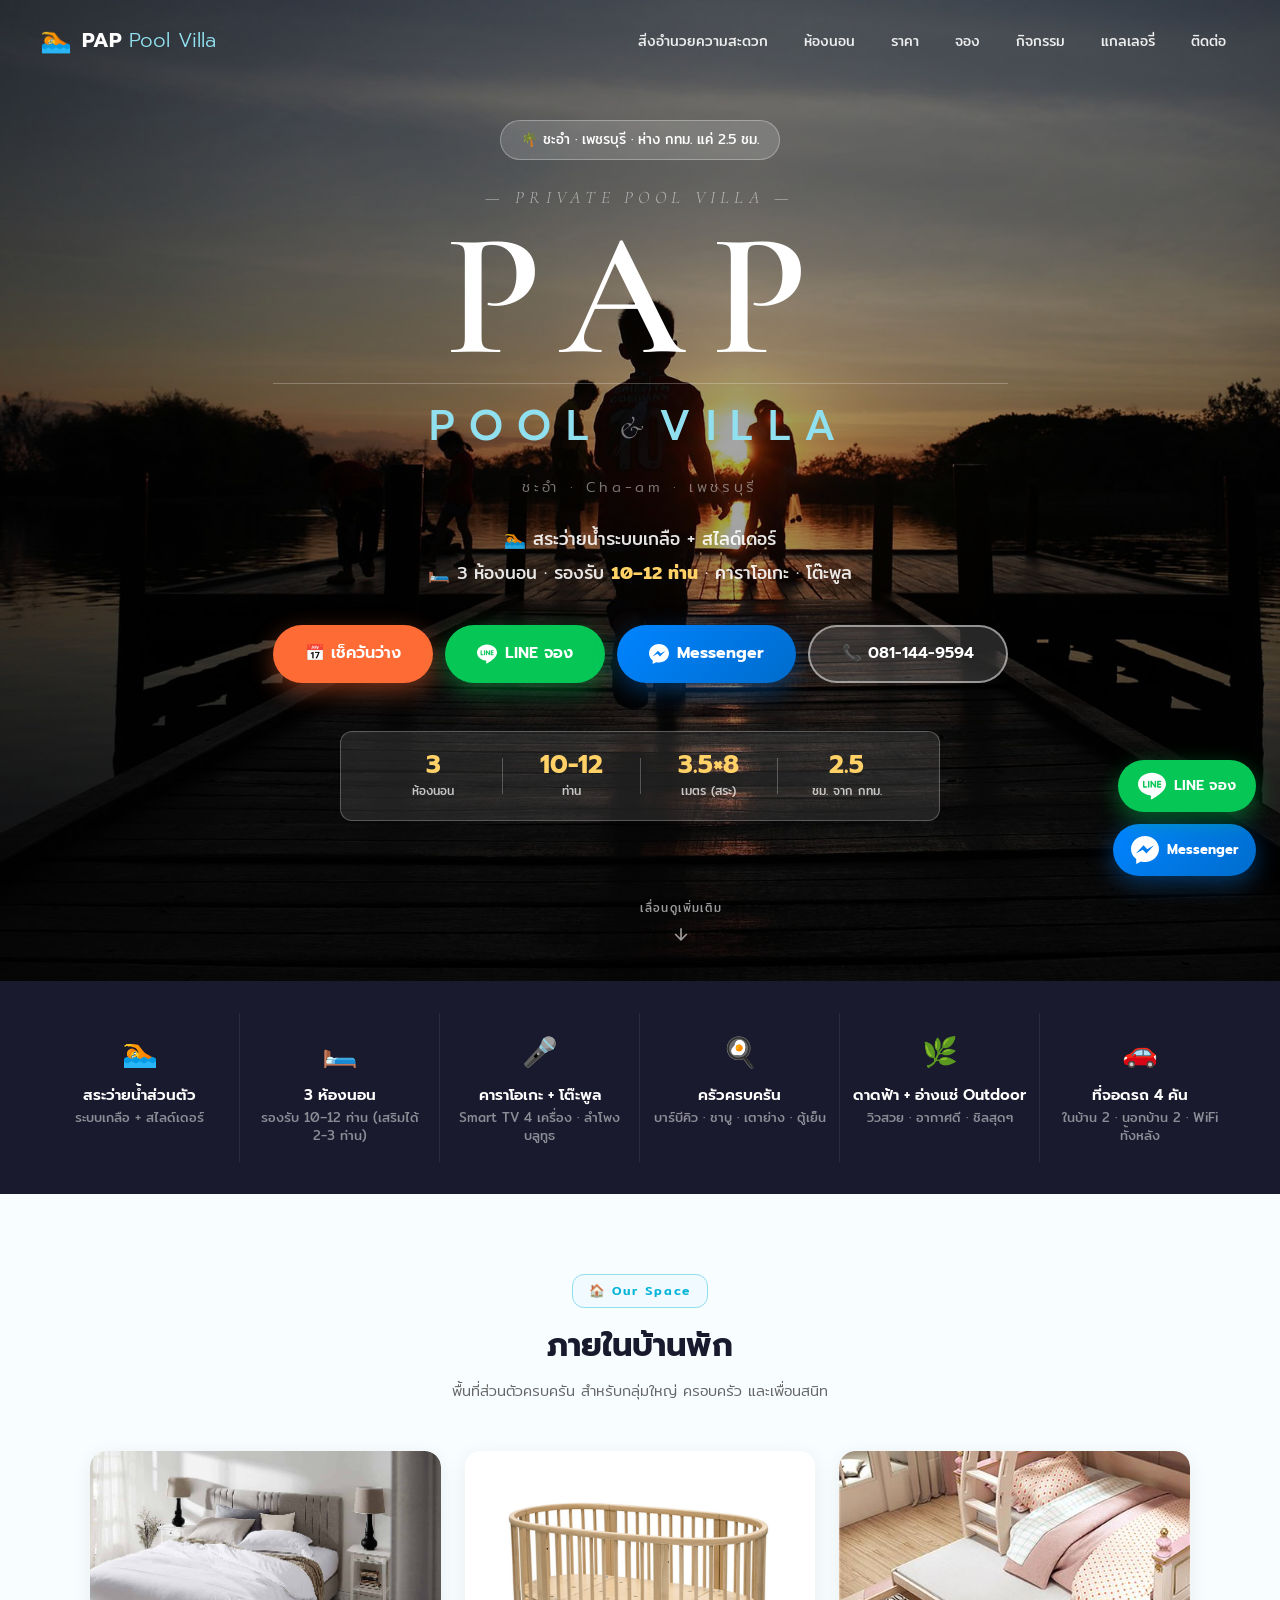
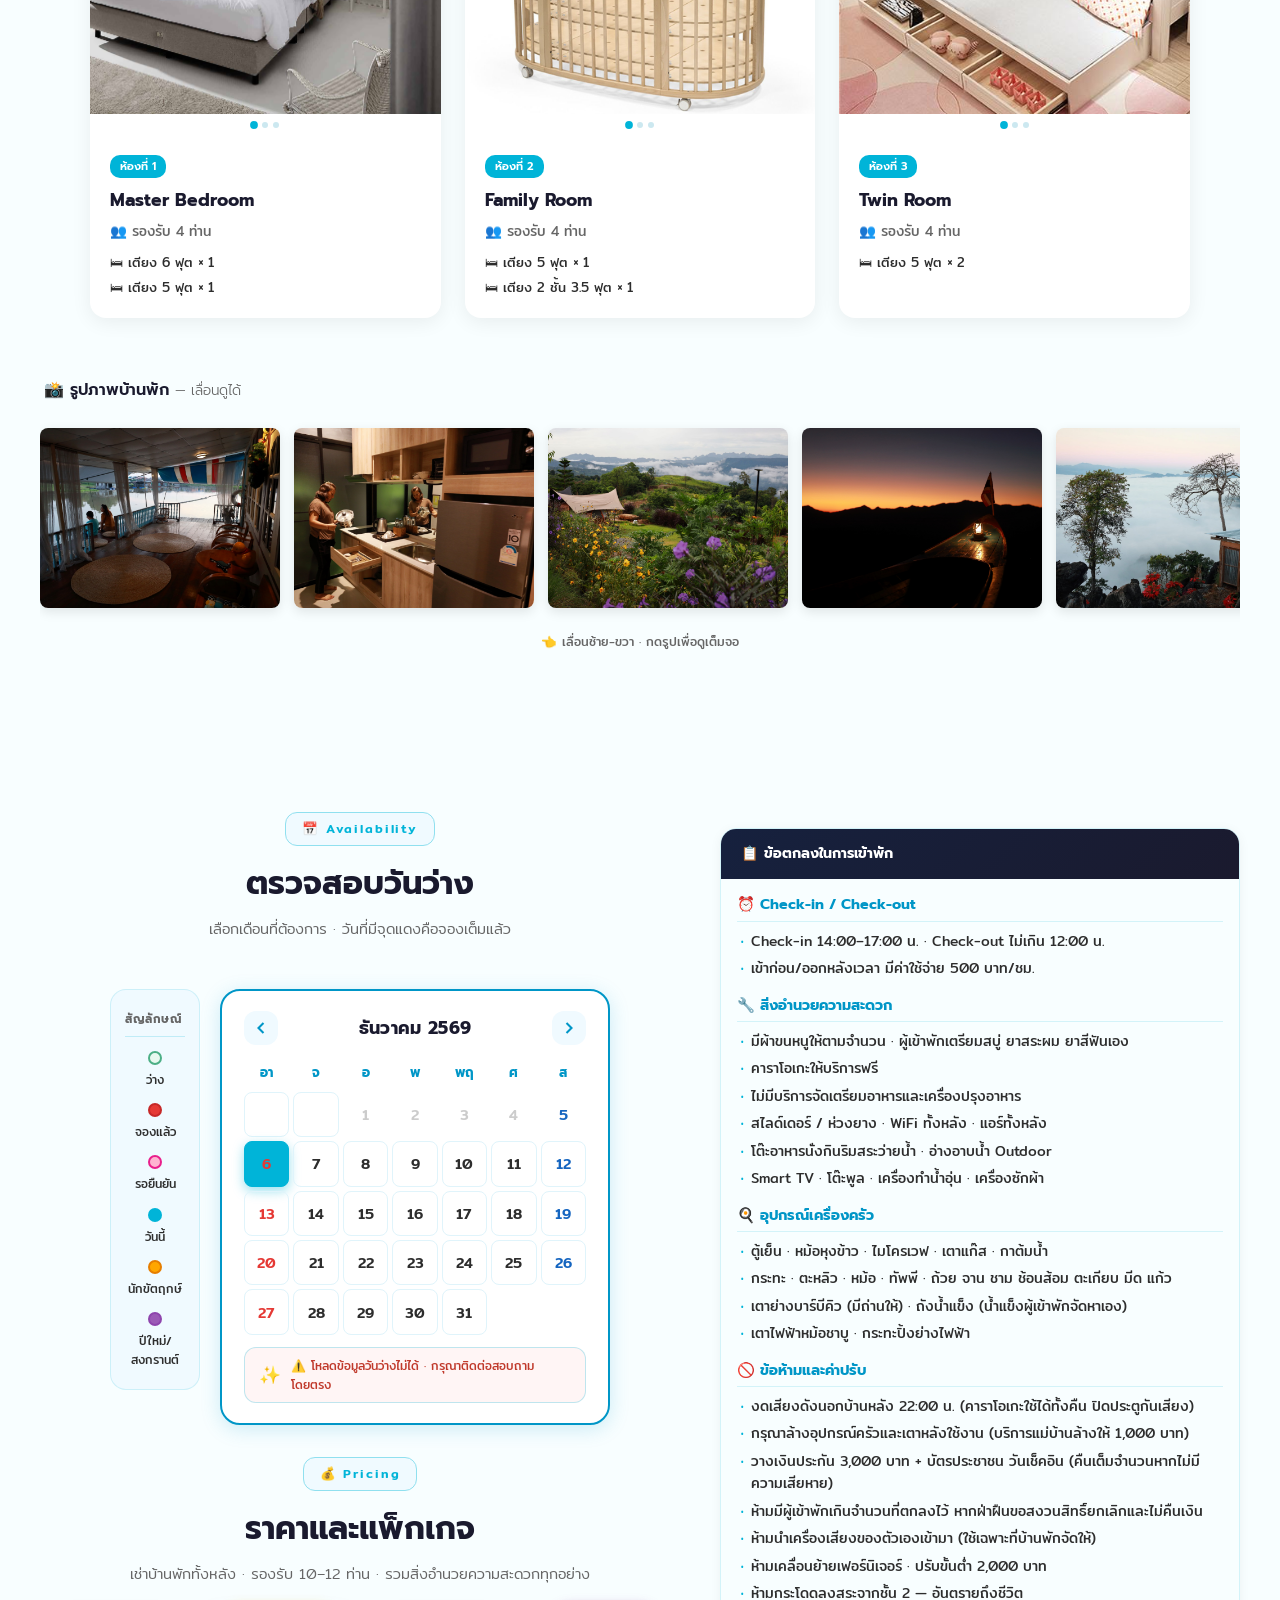
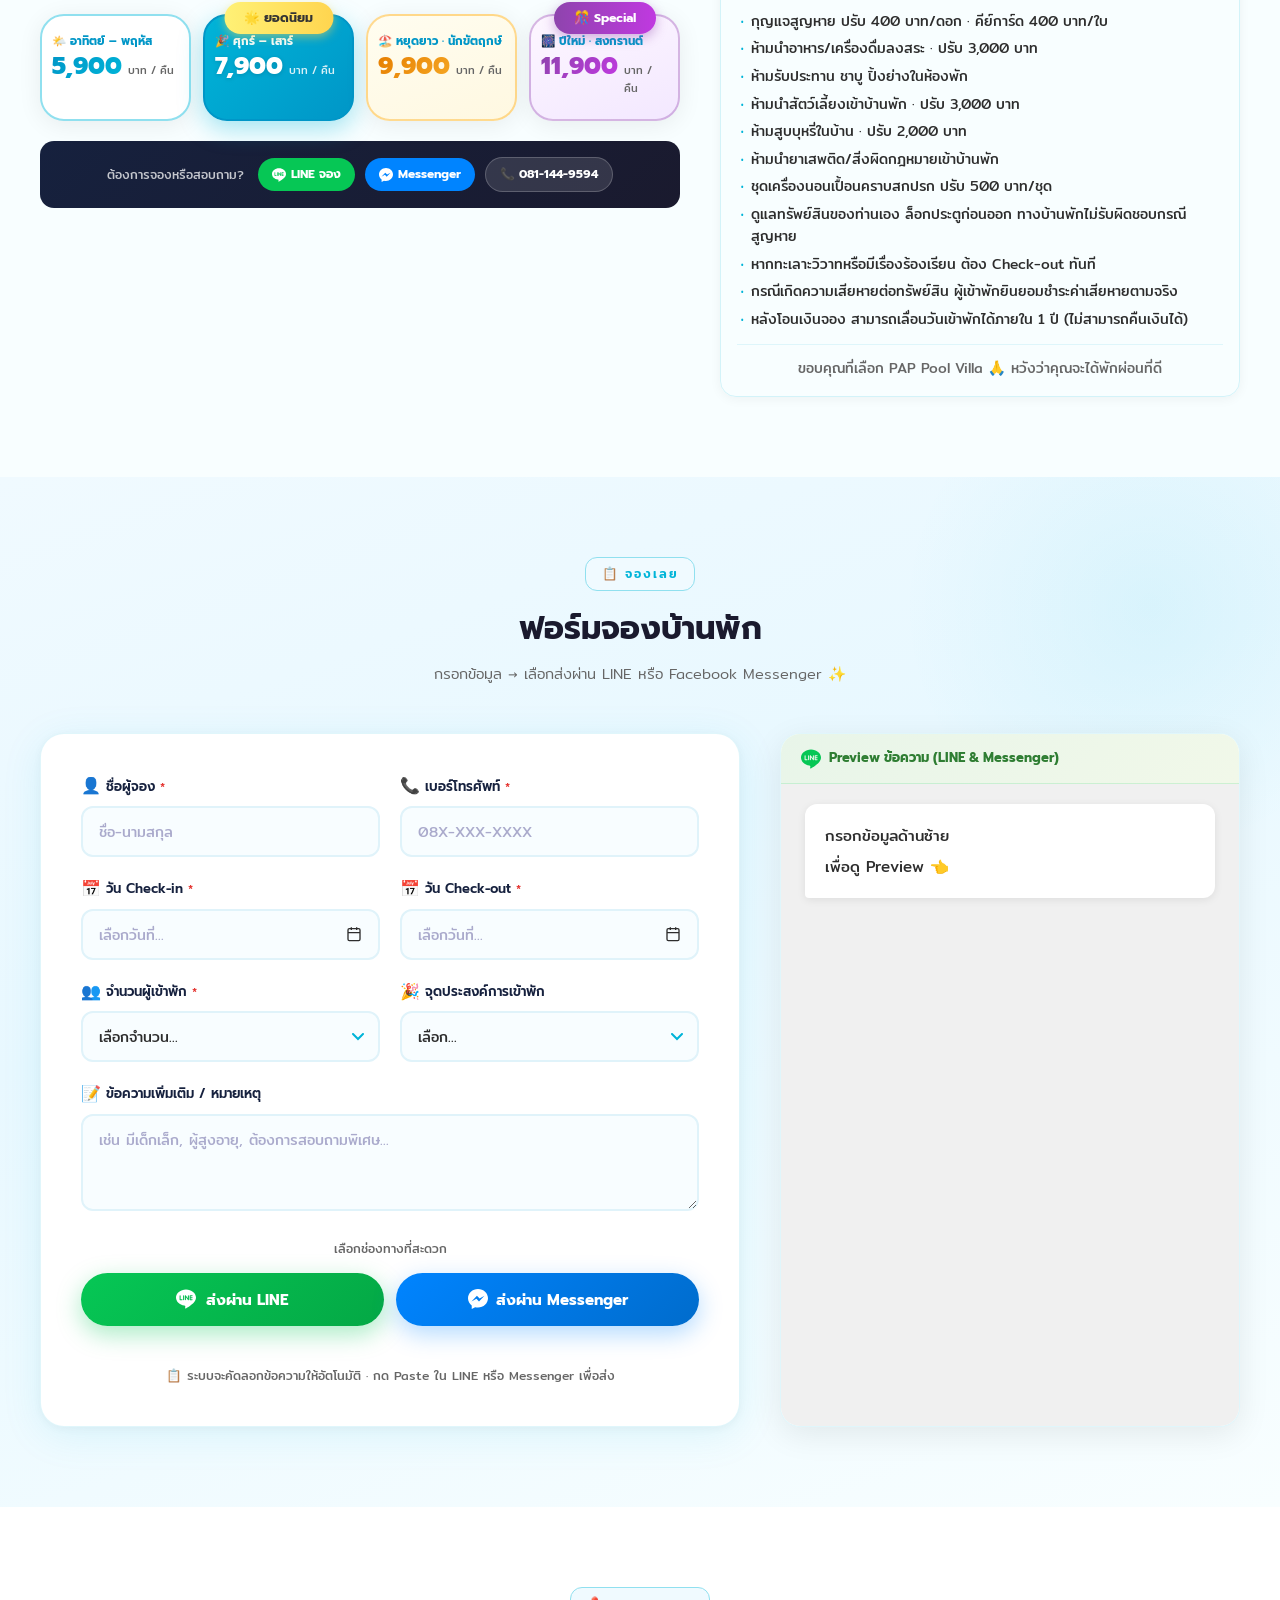
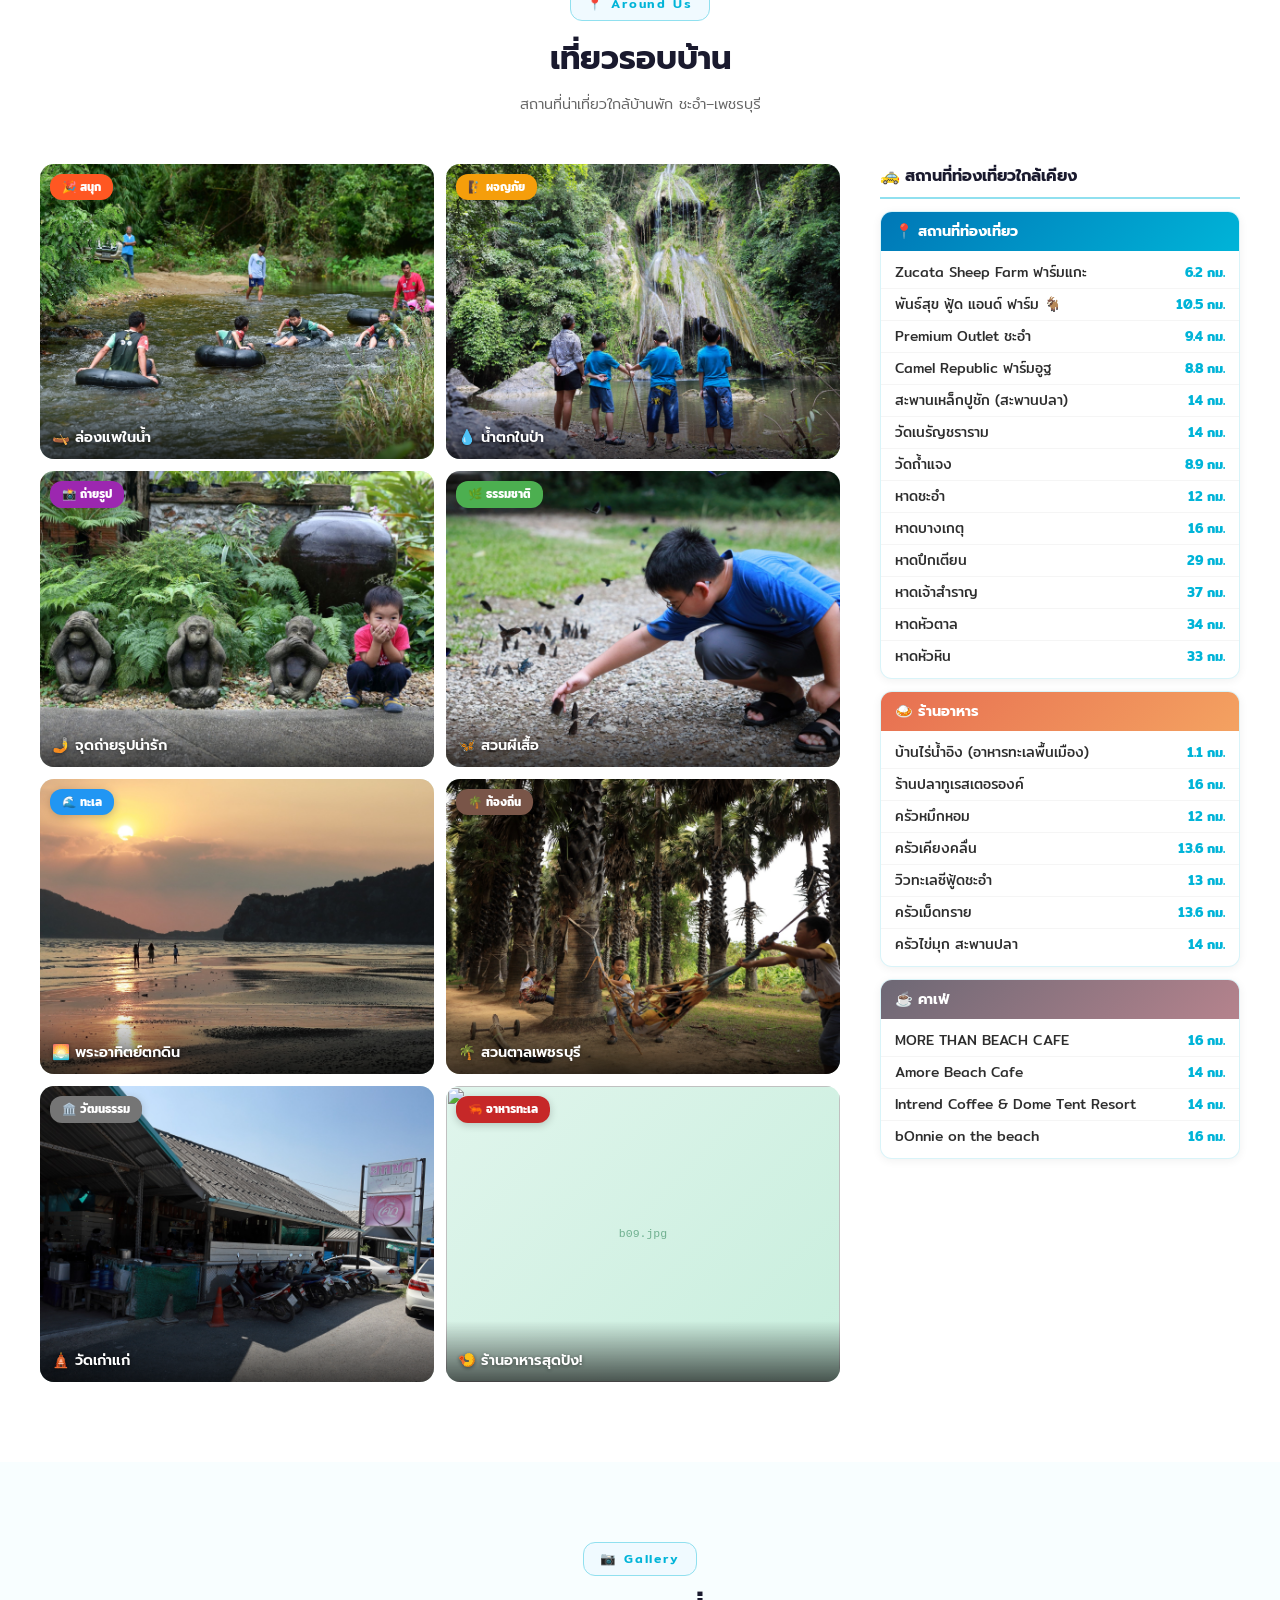
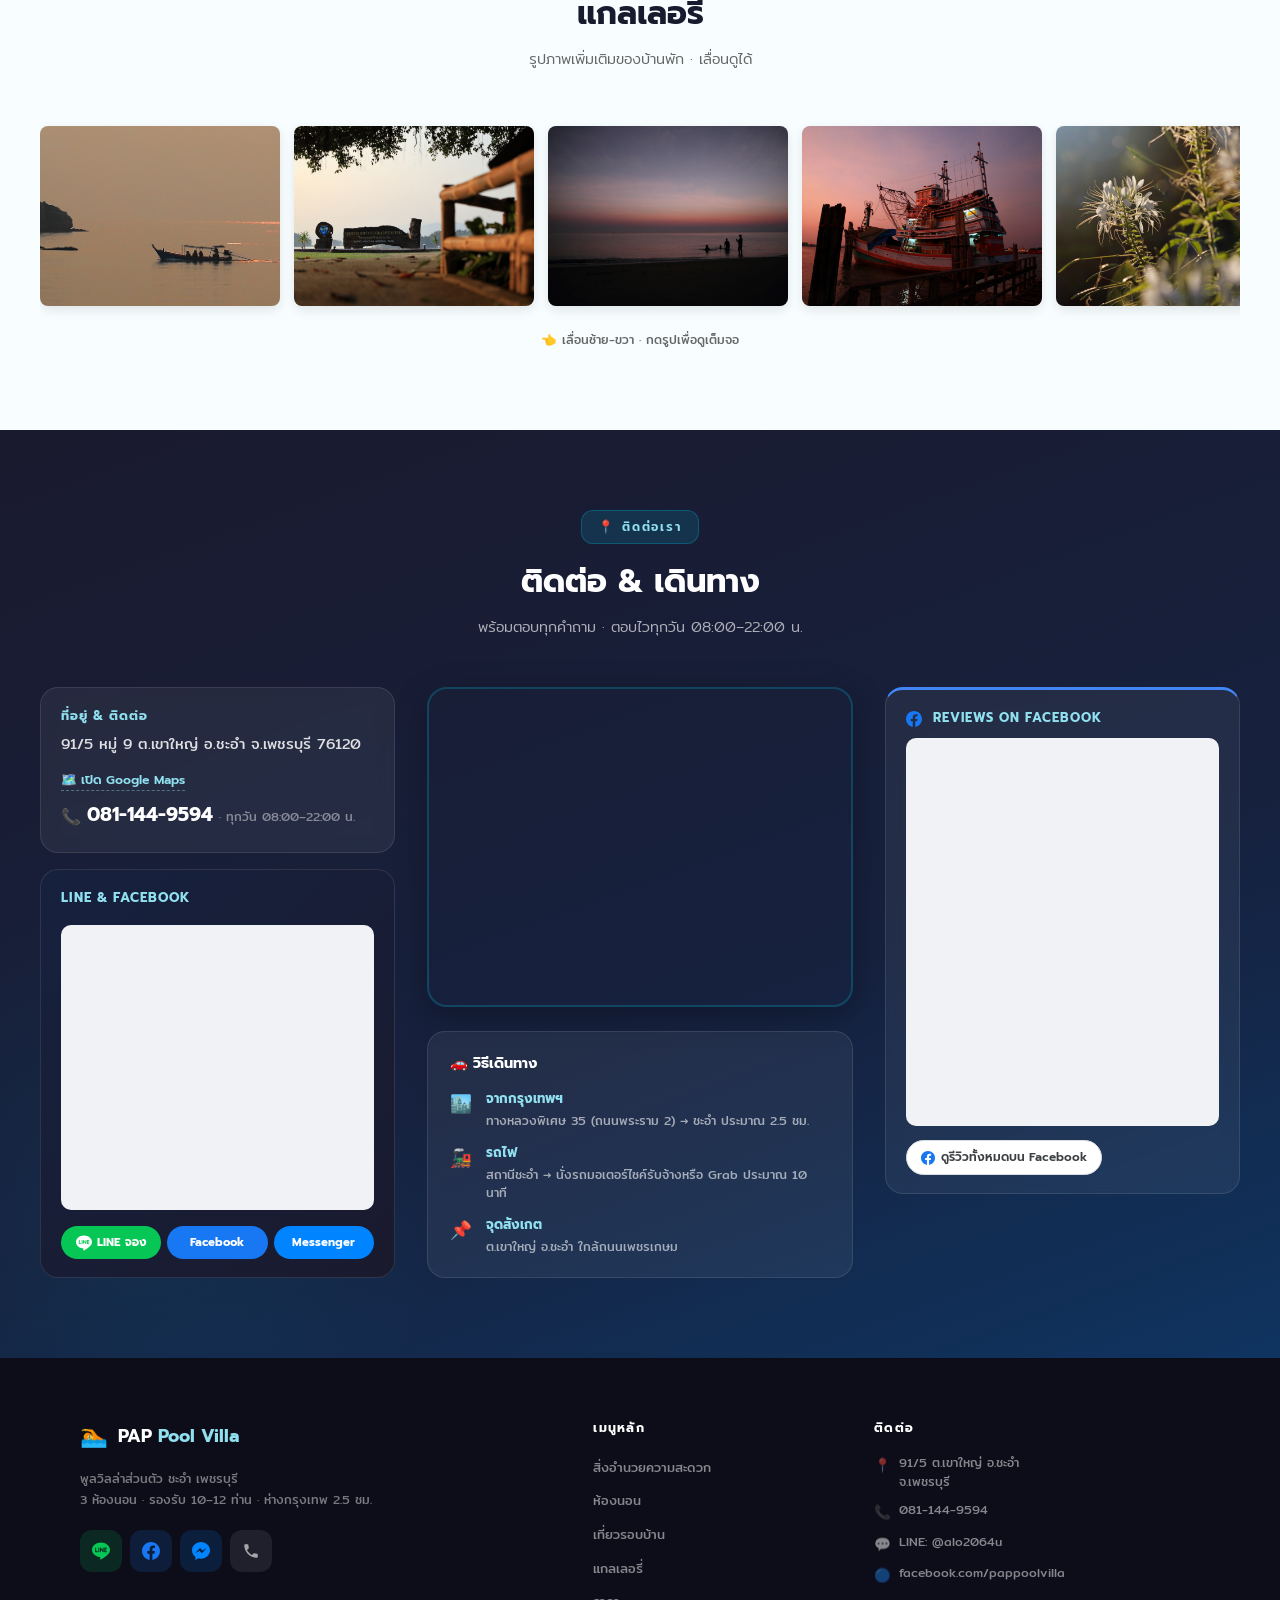
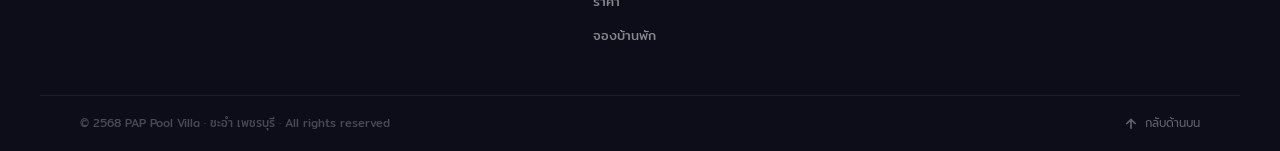
==== index.html @ 30e6e5c5 "Add files via upload" ====
<!DOCTYPE html>
<html lang="th">
<head>
  <meta charset="UTF-8" />
  <meta name="viewport" content="width=device-width, initial-scale=1.0" />

  <!-- SEO -->
  <title>PAP Pool Villa ชะอำ | พูลวิลล่าส่วนตัว 3 ห้องนอน เพชรบุรี</title>
  <meta name="description" content="PAP Pool Villa ชะอำ เพชรบุรี พูลวิลล่าส่วนตัว 3 ห้องนอน รองรับ 10–12 ท่าน สระว่ายน้ำระบบเกลือ + สไลด์เดอร์ คาราโอเกะ โต๊ะพูล ห่างกรุงเทพ 2.5 ชม." />
  <meta name="keywords" content="พูลวิลล่าชะอำ, pool villa ชะอำ, บ้านพักชะอำ, พูลวิลล่าเพชรบุรี, PAP Pool Villa, วิลล่าชะอำ, ที่พักชะอำ, สระว่ายน้ำส่วนตัว" />
  <meta name="author" content="PAP Pool Villa Cha-am" />
  <link rel="canonical" href="https://pap-pool.github.io/" />
  <link rel="sitemap" type="application/xml" href="https://pap-pool.github.io/sitemap.xml" />

  <!-- Open Graph (LINE / Facebook preview) -->
  <meta property="og:type"         content="website" />
  <meta property="og:url"          content="https://pap-pool.github.io/" />
  <meta property="og:site_name"    content="PAP Pool Villa Cha-am" />
  <meta property="og:title"        content="PAP Pool Villa ชะอำ | พูลวิลล่าส่วนตัว 3 ห้องนอน" />
  <meta property="og:description"  content="สระว่ายน้ำระบบเกลือ + สไลด์เดอร์ · 3 ห้องนอน รองรับ 10–12 ท่าน · คาราโอเกะ · โต๊ะพูล · ห่างกรุงเทพแค่ 2.5 ชม." />
  <meta property="og:image"        content="https://pap-pool.github.io/img/01.jpg" />
  <meta property="og:image:width"  content="1200" />
  <meta property="og:image:height" content="630" />
  <meta property="og:image:alt"    content="PAP Pool Villa ชะอำ สระว่ายน้ำส่วนตัว" />
  <meta property="og:locale"       content="th_TH" />

  <!-- Twitter Card -->
  <meta name="twitter:card"        content="summary_large_image" />
  <meta name="twitter:title"       content="PAP Pool Villa ชะอำ | พูลวิลล่าส่วนตัว 3 ห้องนอน" />
  <meta name="twitter:description" content="สระว่ายน้ำระบบเกลือ + สไลด์เดอร์ · 3 ห้องนอน รองรับ 10–12 ท่าน · ห่างกรุงเทพแค่ 2.5 ชม." />
  <meta name="twitter:image"       content="https://pap-pool.github.io/img/01.jpg" />

  <!-- Favicon -->
  <link rel="icon" type="image/png" href="./img/01.jpg" />

  <!-- Structured Data — บอก Google ว่าเราคือที่พัก (LodgingBusiness) -->
  <script type="application/ld+json">
  {
    "@context": "https://schema.org",
    "@type": "LodgingBusiness",
    "name": "PAP Pool Villa Cha-am",
    "alternateName": "PAP Pool Villa ชะอำ",
    "description": "พูลวิลล่าส่วนตัว 3 ห้องนอน รองรับ 10–12 ท่าน สระว่ายน้ำระบบเกลือ + สไลด์เดอร์ คาราโอเกะ โต๊ะพูล ห่างกรุงเทพ 2.5 ชม.",
    "url": "https://pap-pool.github.io/",
    "telephone": "+66-81-144-9594",
    "priceRange": "฿฿",
    "image": "https://pap-pool.github.io/img/01.jpg",
    "address": {
      "@type": "PostalAddress",
      "streetAddress": "91/5 หมู่ 9",
      "addressLocality": "ต.เขาใหญ่ อ.ชะอำ",
      "addressRegion": "เพชรบุรี",
      "postalCode": "76120",
      "addressCountry": "TH"
    },
    "geo": {
      "@type": "GeoCoordinates",
      "latitude": 12.7993992,
      "longitude": 99.9110387
    },
    "amenityFeature": [
      { "@type": "LocationFeatureSpecification", "name": "สระว่ายน้ำส่วนตัว", "value": true },
      { "@type": "LocationFeatureSpecification", "name": "สระน้ำเกลือ",        "value": true },
      { "@type": "LocationFeatureSpecification", "name": "สไลด์เดอร์",         "value": true },
      { "@type": "LocationFeatureSpecification", "name": "คาราโอเกะ",          "value": true },
      { "@type": "LocationFeatureSpecification", "name": "โต๊ะพูล",            "value": true },
      { "@type": "LocationFeatureSpecification", "name": "WiFi",               "value": true },
      { "@type": "LocationFeatureSpecification", "name": "ที่จอดรถ",           "value": true },
      { "@type": "LocationFeatureSpecification", "name": "ครัวครบครัน",        "value": true },
      { "@type": "LocationFeatureSpecification", "name": "บาร์บีคิว",          "value": true },
      { "@type": "LocationFeatureSpecification", "name": "Smart TV",           "value": true },
      { "@type": "LocationFeatureSpecification", "name": "อ่างแช่ Outdoor",    "value": true }
    ],
    "numberOfRooms": 3,
    "petsAllowed": false,
    "checkinTime": "14:00",
    "checkoutTime": "12:00",
    "currenciesAccepted": "THB",
    "paymentAccepted": "Cash, Bank Transfer",
    "offers": {
      "@type": "Offer",
      "priceCurrency": "THB",
      "price": "5900",
      "priceSpecification": {
        "@type": "UnitPriceSpecification",
        "price": "5900",
        "priceCurrency": "THB",
        "unitText": "คืน",
        "description": "ราคาเริ่มต้น (อาทิตย์–พฤหัส)"
      }
    },
    "sameAs": [
      "https://www.facebook.com/pappoolvilla/",
      "https://line.me/ti/p/@alo2064u"
    ]
  }
  </script>

  <link rel="preconnect" href="https://fonts.googleapis.com" />
  <link rel="preconnect" href="https://fonts.gstatic.com" crossorigin />
  <link href="https://fonts.googleapis.com/css2?family=Cormorant+Garamond:ital,wght@0,300;0,400;0,600;1,300;1,600&family=Prompt:wght@300;400;600;700;800&family=Mitr:wght@300;400;500&display=swap" rel="stylesheet" />
  <link rel="stylesheet" href="./css/style.css" />
</head>
<body>

  <!-- ========== NAVBAR ========== -->
  <nav id="navbar">
    <div class="nav-inner">
      <a href="#hero" class="nav-logo">
        <span class="logo-icon">🏊</span>
        <span class="logo-text">PAP <em>Pool Villa</em></span>
      </a>
      <ul class="nav-links">
        <li><a href="#features">สิ่งอำนวยความสะดวก</a></li>
        <li><a href="#rooms">ห้องนอน</a></li>
        <li><a href="#pricing">ราคา</a></li>
        <li><a href="#booking">จอง</a></li>
        <li><a href="#activities">กิจกรรม</a></li>
        <li><a href="#gallery">แกลเลอรี่</a></li>
        <li><a href="#contact">ติดต่อ</a></li>
      </ul>
      <button class="nav-hamburger" id="navHamburger" aria-label="เมนู">
        <span></span><span></span><span></span>
      </button>
    </div>
    <!-- Mobile Menu -->
    <div class="nav-mobile" id="navMobile">
      <a href="#features" class="mobile-link">สิ่งอำนวยความสะดวก</a>
      <a href="#rooms" class="mobile-link">ห้องนอน</a>
      <a href="#pricing" class="mobile-link">ราคา</a>
      <a href="#booking" class="mobile-link">จอง</a>
      <a href="#activities" class="mobile-link">กิจกรรม</a>
      <a href="#gallery" class="mobile-link">แกลเลอรี่</a>
      <a href="#contact" class="mobile-link">ติดต่อ</a>


    </div>
  </nav>

  <!-- ========== HERO ========== -->
  <section id="hero" class="hero">
    <div class="hero-bg">
      <img src="./img/01.jpg" alt="Pap Pool Villa ชะอำ" class="hero-img" />
      <div class="hero-overlay"></div>
    </div>

    <div class="hero-content">
      <div class="hero-badge">🌴 ชะอำ · เพชรบุรี · ห่าง กทม. แค่ 2.5 ชม.</div>
      <h1 class="hero-title">
        <span class="title-line-top">— Private Pool Villa —</span>
        <span class="title-pap">PAP</span>
        <span class="title-pool-villa">
          <span class="title-pool">Pool</span>
          <span class="title-amp">&</span>
          <span class="title-villa">Villa</span>
        </span>
        <span class="title-location">ชะอำ · Cha-am · เพชรบุรี</span>
      </h1>
      <p class="hero-desc">
        🏊 สระว่ายน้ำระบบเกลือ + สไลด์เดอร์<br/>
        🛏️ 3 ห้องนอน · รองรับ <strong>10–12 ท่าน</strong> · คาราโอเกะ · โต๊ะพูล
      </p>
      <div class="hero-cta-group">
        <a href="#calendar" class="btn-hero-primary">
          📅 เช็ควันว่าง
        </a>
        <a href="https://line.me/ti/p/@alo2064u" target="_blank" class="btn-hero-line">
          <svg width="20" height="20" viewBox="0 0 24 24" fill="currentColor"><path d="M19.365 9.863c.349 0 .63.285.63.631 0 .345-.281.63-.63.63H17.61v1.125h1.755c.349 0 .63.283.63.630 0 .344-.281.629-.63.629h-2.386c-.345 0-.627-.285-.627-.629V8.108c0-.345.282-.63.627-.63h2.386c.349 0 .63.285.63.63 0 .349-.281.63-.63.63H17.61v1.125h1.755zm-3.855 3.016c0 .27-.174.51-.432.596-.064.021-.133.031-.199.031-.211 0-.391-.09-.51-.25l-2.443-3.317v2.94c0 .344-.279.629-.631.629-.346 0-.626-.285-.626-.629V8.108c0-.27.173-.51.43-.595.06-.023.136-.033.194-.033.195 0 .375.105.495.254l2.462 3.33V8.108c0-.345.282-.63.63-.63.345 0 .63.285.63.63v4.771zm-5.741 0c0 .344-.282.629-.631.629-.345 0-.627-.285-.627-.629V8.108c0-.345.282-.63.627-.63.349 0 .631.285.631.63v4.771zm-2.466.629H4.917c-.345 0-.63-.285-.63-.629V8.108c0-.345.285-.63.63-.63.348 0 .63.285.63.63v4.141h1.756c.348 0 .629.283.629.63 0 .344-.281.629-.629.629M24 10.314C24 4.943 18.615.572 12 .572S0 4.943 0 10.314c0 4.811 4.27 8.842 10.035 9.608.391.082.923.258 1.058.59.12.301.079.766.038 1.08l-.164 1.02c-.045.301-.24 1.186 1.049.645 1.291-.539 6.916-4.078 9.436-6.975C23.176 14.393 24 12.458 24 10.314"/></svg>
          LINE จอง
        </a>
        <a href="https://www.facebook.com/pappoolvilla/" target="_blank" class="btn-hero-messenger">
          <svg width="20" height="20" viewBox="0 0 24 24" fill="currentColor"><path d="M12 0C5.373 0 0 4.974 0 11.111c0 3.498 1.744 6.614 4.469 8.652V24l4.088-2.242c1.092.301 2.246.464 3.443.464 6.627 0 12-4.974 12-11.111S18.627 0 12 0zm1.191 14.963l-3.055-3.26-5.963 3.26L10.732 8l3.131 3.259L19.752 8l-6.561 6.963z"/></svg>
          Messenger
        </a>
        <a href="tel:0811449594" class="btn-hero-call">
          📞 081-144-9594
        </a>
      </div>

      <!-- Quick stats -->
      <div class="hero-stats">
        <div class="stat-item">
          <span class="stat-num">3</span>
          <span class="stat-label">ห้องนอน</span>
        </div>
        <div class="stat-divider"></div>
        <div class="stat-item">
          <span class="stat-num">10-12</span>
          <span class="stat-label">ท่าน</span>
        </div>
        <div class="stat-divider"></div>
        <div class="stat-item">
          <span class="stat-num">3.5×8</span>
          <span class="stat-label">เมตร (สระ)</span>
        </div>
        <div class="stat-divider"></div>
        <div class="stat-item">
          <span class="stat-num">2.5</span>
          <span class="stat-label">ชม. จาก กทม.</span>
        </div>
      </div>
    </div>

    <!-- Scroll indicator -->
    <div class="hero-scroll">
      <span>เลื่อนดูเพิ่มเติม</span>
      <div class="scroll-arrow">
        <svg width="20" height="20" viewBox="0 0 24 24" fill="none" stroke="currentColor" stroke-width="2"><path d="M12 5v14M5 12l7 7 7-7"/></svg>
      </div>
    </div>
  </section>

  <!-- ========== FEATURES STRIP ========== -->
  <section id="features" class="features-strip">
    <div class="features-inner">
      <div class="feature-item">
        <span class="feat-icon">🏊</span>
        <div class="feat-text">
          <strong>สระว่ายน้ำส่วนตัว</strong>
          <span>ระบบเกลือ + สไลด์เดอร์</span>
        </div>
      </div>
      <div class="feat-divider"></div>
      <div class="feature-item">
        <span class="feat-icon">🛏️</span>
        <div class="feat-text">
          <strong>3 ห้องนอน</strong>
          <span>รองรับ 10–12 ท่าน (เสริมได้ 2-3 ท่าน)</span>
        </div>
      </div>
      <div class="feat-divider"></div>
      <div class="feature-item">
        <span class="feat-icon">🎤</span>
        <div class="feat-text">
          <strong>คาราโอเกะ + โต๊ะพูล</strong>
          <span>Smart TV 4 เครื่อง · ลำโพงบลูทูธ</span>
        </div>
      </div>
      <div class="feat-divider"></div>
      <div class="feature-item">
        <span class="feat-icon">🍳</span>
        <div class="feat-text">
          <strong>ครัวครบครัน</strong>
          <span>บาร์บีคิว · ชาบู · เตาย่าง · ตู้เย็น</span>
        </div>
      </div>
      <div class="feat-divider"></div>
      <div class="feature-item">
        <span class="feat-icon">🌿</span>
        <div class="feat-text">
          <strong>ดาดฟ้า + อ่างแช่ Outdoor</strong>
          <span>วิวสวย · อากาศดี · ชิลสุดๆ</span>
        </div>
      </div>
      <div class="feat-divider"></div>
      <div class="feature-item">
        <span class="feat-icon">🚗</span>
        <div class="feat-text">
          <strong>ที่จอดรถ 4 คัน</strong>
          <span>ในบ้าน 2 · นอกบ้าน 2 · WiFi ทั้งหลัง</span>
        </div>
      </div>
    </div>
  </section>

  <!-- ========== ภายในบ้านพัก ========== -->
  <section id="rooms" class="villa-section">
    <div class="section-header">
      <div class="section-tag">🏠 Our Space</div>
      <h2 class="section-title">ภายในบ้านพัก</h2>
      <p class="section-desc">พื้นที่ส่วนตัวครบครัน สำหรับกลุ่มใหญ่ ครอบครัว และเพื่อนสนิท</p>
    </div>

    <!-- ห้องนอน 3 ห้อง -->
    <div class="rooms-grid">

      <div class="room-card">
        <div class="room-hscroll-wrap">
          <div class="room-hscroll-track" id="roomTrack1" data-prefix="room1" data-caption="ห้องที่ 1 · Master Bedroom">
            <div class="hscroll-placeholder room-ph"><span>กำลังโหลด...</span></div>
          </div>
        </div>
        <div class="room-info">
          <div class="room-badge">ห้องที่ 1</div>
          <h3 class="room-name">Master Bedroom</h3>
          <p class="room-capacity">👥 รองรับ 4 ท่าน</p>
          <ul class="room-beds">
            <li>🛏 เตียง 6 ฟุต × 1</li>
            <li>🛏 เตียง 5 ฟุต × 1</li>
          </ul>
        </div>
      </div>

      <div class="room-card">
        <div class="room-hscroll-wrap">
          <div class="room-hscroll-track" id="roomTrack2" data-prefix="room2" data-caption="ห้องที่ 2 · Family Room">
            <div class="hscroll-placeholder room-ph"><span>กำลังโหลด...</span></div>
          </div>
        </div>
        <div class="room-info">
          <div class="room-badge">ห้องที่ 2</div>
          <h3 class="room-name">Family Room</h3>
          <p class="room-capacity">👥 รองรับ 4 ท่าน</p>
          <ul class="room-beds">
            <li>🛏 เตียง 5 ฟุต × 1</li>
            <li>🛏 เตียง 2 ชั้น 3.5 ฟุต × 1</li>
          </ul>
        </div>
      </div>

      <div class="room-card">
        <div class="room-hscroll-wrap">
          <div class="room-hscroll-track" id="roomTrack3" data-prefix="room3" data-caption="ห้องที่ 3 · Twin Room">
            <div class="hscroll-placeholder room-ph"><span>กำลังโหลด...</span></div>
          </div>
        </div>
        <div class="room-info">
          <div class="room-badge">ห้องที่ 3</div>
          <h3 class="room-name">Twin Room</h3>
          <p class="room-capacity">👥 รองรับ 4 ท่าน</p>
          <ul class="room-beds">
            <li>🛏 เตียง 5 ฟุต × 2</li>
          </ul>
        </div>
      </div>

    </div>

    <!-- Horizontal scroll gallery สำหรับรูปบ้าน -->
    <div class="villa-gallery-wrap">
      <h3 class="gallery-sub-title">📸 รูปภาพบ้านพัก <span>— เลื่อนดูได้</span></h3>
      <div class="hscroll-track" id="villaTrack">
        <!-- JS จะ generate รูป a01.jpg, a02.jpg ... อัตโนมัติ -->
      </div>
      <div class="hscroll-hint">👈 เลื่อนซ้าย-ขวา · กดรูปเพื่อดูเต็มจอ</div>
    </div>
  </section>

  <!-- ========== PRICING (Session 3) ========== -->
  <!-- ========== CALENDAR (Session 3) ========== -->
  <section id="pricing" class="pricing-calendar-combined">
    <div class="pc-layout-v2">

      <!-- ซ้าย: ปฏิทิน + ราคา + CTA -->
      <div class="pc-left-v2">
        <div id="calendar">
          <div class="section-header">
      <div class="section-tag">📅 Availability</div>
      <h2 class="section-title">ตรวจสอบวันว่าง</h2>
      <p class="section-desc">เลือกเดือนที่ต้องการ · วันที่มีจุดแดงคือจองเต็มแล้ว</p>
    </div>

    <div class="calendar-wrap animate-on-scroll">
      <div class="cal-layout">
        <div class="cal-legend-side">
          <div class="leg-title">สัญลักษณ์</div>
          <span class="leg-item"><span class="leg-dot leg-available"></span>ว่าง</span>
          <span class="leg-item"><span class="leg-dot leg-booked"></span>จองแล้ว</span>
          <span class="leg-item"><span class="leg-dot leg-hold"></span>รอยืนยัน</span>
          <span class="leg-item"><span class="leg-dot leg-today"></span>วันนี้</span>
          <span class="leg-item"><span class="leg-dot leg-holiday"></span>นักขัตฤกษ์</span>
          <span class="leg-item"><span class="leg-dot leg-special"></span>ปีใหม่/สงกรานต์</span>
        </div>
      <div class="calendar-ui">
        <div class="cal-nav">
          <button class="cal-nav-btn" id="calPrev" aria-label="เดือนก่อน">
            <svg width="20" height="20" viewBox="0 0 24 24" fill="none" stroke="currentColor" stroke-width="2.5"><path d="M15 18l-6-6 6-6"/></svg>
          </button>
          <div class="cal-month-title" id="calMonthTitle">มกราคม 2568</div>
          <button class="cal-nav-btn" id="calNext" aria-label="เดือนถัดไป">
            <svg width="20" height="20" viewBox="0 0 24 24" fill="none" stroke="currentColor" stroke-width="2.5"><path d="M9 18l6-6-6-6"/></svg>
          </button>
        </div>
        <div class="cal-day-headers">
          <span class="cal-sun">อา</span><span>จ</span><span>อ</span><span>พ</span><span>พฤ</span><span>ศ</span><span class="cal-sat">ส</span>
        </div>
        <div class="cal-grid" id="calGrid"></div>
        <div class="cal-status" id="calStatus">
          <span class="cal-status-icon">✨</span>
          <span id="calStatusText">เลือกวันที่ต้องการ เพื่อดูราคาและสอบถามการจอง</span>
        </div>
        <div class="cal-holiday-list" id="calHolidayList" style="display:none;">
          <div class="cal-holiday-list-title">📅 วันหยุดเดือนนี้</div>
          <ul class="cal-holiday-list-items" id="calHolidayListItems"></ul>
        </div>
      </div>
      </div>
    </div>
        </div>

        <!-- ราคา 4 การ์ด -->
        <div class="section-header compact-header" style="margin-top:32px;">
          <div class="section-tag">💰 Pricing</div>
          <h2 class="section-title">ราคาและแพ็กเกจ</h2>
          <p class="section-desc">เช่าบ้านพักทั้งหลัง · รองรับ 10–12 ท่าน · รวมสิ่งอำนวยความสะดวกทุกอย่าง</p>
        </div>
        <div class="pricing-grid pricing-grid-4">
          <div class="price-card price-weekday animate-on-scroll">
            <div class="price-label">🌤️ อาทิตย์ – พฤหัส</div>
            <div class="price-main"><span class="price-amount">5,900</span><span class="price-unit">บาท / คืน</span></div>
          </div>
          <div class="price-card price-weekend-bright animate-on-scroll">
            <div class="price-badge-top">🌟 ยอดนิยม</div>
            <div class="price-label">🎉 ศุกร์ – เสาร์</div>
            <div class="price-main"><span class="price-amount">7,900</span><span class="price-unit">บาท / คืน</span></div>
          </div>
          <div class="price-card price-holiday animate-on-scroll">
            <div class="price-label">🏖️ หยุดยาว · นักขัตฤกษ์</div>
            <div class="price-main"><span class="price-amount">9,900</span><span class="price-unit">บาท / คืน</span></div>
          </div>
          <div class="price-card price-special animate-on-scroll">
            <div class="price-badge-top price-badge-special">🎊 Special</div>
            <div class="price-label">🎆 ปีใหม่ · สงกรานต์</div>
            <div class="price-main"><span class="price-amount">11,900</span><span class="price-unit">บาท / คืน</span></div>
          </div>
        </div>

        <!-- CTA ปุ่มเล็ก -->
        <div class="pc-cta-row animate-on-scroll">
          <span class="pc-cta-label">ต้องการจองหรือสอบถาม?</span>
          <div class="pc-cta-btns">
            <a href="https://line.me/ti/p/@alo2064u" target="_blank" class="btn-pc-line">
              <svg width="14" height="14" viewBox="0 0 24 24" fill="currentColor"><path d="M19.365 9.863c.349 0 .63.285.63.631 0 .345-.281.63-.63.63H17.61v1.125h1.755c.349 0 .63.283.63.630 0 .344-.281.629-.63.629h-2.386c-.345 0-.627-.285-.627-.629V8.108c0-.345.282-.63.627-.63h2.386c.349 0 .63.285.63.63 0 .349-.281.63-.63.63H17.61v1.125h1.755zm-3.855 3.016c0 .27-.174.51-.432.596-.064.021-.133.031-.199.031-.211 0-.391-.09-.51-.25l-2.443-3.317v2.94c0 .344-.279.629-.631.629-.346 0-.626-.285-.626-.629V8.108c0-.27.173-.51.43-.595.06-.023.136-.033.194-.033.195 0 .375.105.495.254l2.462 3.33V8.108c0-.345.282-.63.63-.63.345 0 .63.285.63.63v4.771zm-5.741 0c0 .344-.282.629-.631.629-.345 0-.627-.285-.627-.629V8.108c0-.345.282-.63.627-.63.349 0 .631.285.631.63v4.771zm-2.466.629H4.917c-.345 0-.63-.285-.63-.629V8.108c0-.345.285-.63.63-.63.348 0 .63.285.63.63v4.141h1.756c.348 0 .629.283.629.63 0 .344-.281.629-.629.629M24 10.314C24 4.943 18.615.572 12 .572S0 4.943 0 10.314c0 4.811 4.27 8.842 10.035 9.608.391.082.923.258 1.058.59.12.301.079.766.038 1.08l-.164 1.02c-.045.301-.24 1.186 1.049.645 1.291-.539 6.916-4.078 9.436-6.975C23.176 14.393 24 12.458 24 10.314"/></svg>
              LINE จอง
            </a>
            <a href="https://www.facebook.com/pappoolvilla/" target="_blank" class="btn-pc-messenger">
              <svg width="14" height="14" viewBox="0 0 24 24" fill="currentColor"><path d="M12 0C5.373 0 0 4.974 0 11.111c0 3.498 1.744 6.614 4.469 8.652V24l4.088-2.242c1.092.301 2.246.464 3.443.464 6.627 0 12-4.974 12-11.111S18.627 0 12 0zm1.191 14.963l-3.055-3.26-5.963 3.26L10.732 8l3.131 3.259L19.752 8l-6.561 6.963z"/></svg>
              Messenger
            </a>
            <a href="tel:0811449594" class="btn-pc-call">📞 081-144-9594</a>
          </div>
        </div>

      </div>

      <!-- ขวา: ข้อตกลงในการเข้าพัก เต็มพื้นที่ -->
      <div class="pc-right-v2">
        <div class="terms-always animate-on-scroll">
          <div class="terms-always-header">📋 ข้อตกลงในการเข้าพัก</div>

          <div class="terms-group">
            <div class="terms-group-title">⏰ Check-in / Check-out</div>
            <ul class="terms-list">
              <li>Check-in 14:00–17:00 น. · Check-out ไม่เกิน 12:00 น.</li>
              <li>เข้าก่อน/ออกหลังเวลา มีค่าใช้จ่าย 500 บาท/ชม.</li>
            </ul>
          </div>

          <div class="terms-group">
            <div class="terms-group-title">🔧 สิ่งอำนวยความสะดวก</div>
            <ul class="terms-list">
              <li>มีผ้าขนหนูให้ตามจำนวน · ผู้เข้าพักเตรียมสบู่ ยาสระผม ยาสีฟันเอง</li>
              <li>คาราโอเกะให้บริการฟรี</li>
              <li>ไม่มีบริการจัดเตรียมอาหารและเครื่องปรุงอาหาร</li>
              <li>สไลด์เดอร์ / ห่วงยาง · WiFi ทั้งหลัง · แอร์ทั้งหลัง</li>
              <li>โต๊ะอาหารนั่งกินริมสระว่ายน้ำ · อ่างอาบน้ำ Outdoor</li>
              <li>Smart TV · โต๊ะพูล · เครื่องทำน้ำอุ่น · เครื่องซักผ้า</li>
            </ul>
          </div>

          <div class="terms-group">
            <div class="terms-group-title">🍳 อุปกรณ์เครื่องครัว</div>
            <ul class="terms-list">
              <li>ตู้เย็น · หม้อหุงข้าว · ไมโครเวฟ · เตาแก๊ส · กาต้มน้ำ</li>
              <li>กระทะ · ตะหลิว · หม้อ · ทัพพี · ถ้วย จาน ชาม ช้อนส้อม ตะเกียบ มีด แก้ว</li>
              <li>เตาย่างบาร์บีคิว (มีถ่านให้) · ถังน้ำแข็ง (น้ำแข็งผู้เข้าพักจัดหาเอง)</li>
              <li>เตาไฟฟ้าหม้อชาบู · กระทะปิ้งย่างไฟฟ้า</li>
            </ul>
          </div>

          <div class="terms-group">
            <div class="terms-group-title">🚫 ข้อห้ามและค่าปรับ</div>
            <ul class="terms-list">
              <li>งดเสียงดังนอกบ้านหลัง 22:00 น. (คาราโอเกะใช้ได้ทั้งคืน ปิดประตูกันเสียง)</li>
              <li>กรุณาล้างอุปกรณ์ครัวและเตาหลังใช้งาน (บริการแม่บ้านล้างให้ 1,000 บาท)</li>
              <li>วางเงินประกัน 3,000 บาท + บัตรประชาชน วันเช็คอิน (คืนเต็มจำนวนหากไม่มีความเสียหาย)</li>
              <li>ห้ามมีผู้เข้าพักเกินจำนวนที่ตกลงไว้ หากฝ่าฝืนขอสงวนสิทธิ์ยกเลิกและไม่คืนเงิน</li>
              <li>ห้ามนำเครื่องเสียงของตัวเองเข้ามา (ใช้เฉพาะที่บ้านพักจัดให้)</li>
              <li>ห้ามเคลื่อนย้ายเฟอร์นิเจอร์ · ปรับขั้นต่ำ 2,000 บาท</li>
              <li>ห้ามกระโดดลงสระจากชั้น 2 — อันตรายถึงชีวิต</li>
              <li>กุญแจสูญหาย ปรับ 400 บาท/ดอก · คีย์การ์ด 400 บาท/ใบ</li>
              <li>ห้ามนำอาหาร/เครื่องดื่มลงสระ · ปรับ 3,000 บาท</li>
              <li>ห้ามรับประทาน ชาบู ปิ้งย่างในห้องพัก</li>
              <li>ห้ามนำสัตว์เลี้ยงเข้าบ้านพัก · ปรับ 3,000 บาท</li>
              <li>ห้ามสูบบุหรี่ในบ้าน · ปรับ 2,000 บาท</li>
              <li>ห้ามนำยาเสพติด/สิ่งผิดกฎหมายเข้าบ้านพัก</li>
              <li>ชุดเครื่องนอนเปื้อนคราบสกปรก ปรับ 500 บาท/ชุด</li>
              <li>ดูแลทรัพย์สินของท่านเอง ล็อกประตูก่อนออก ทางบ้านพักไม่รับผิดชอบกรณีสูญหาย</li>
              <li>หากทะเลาะวิวาทหรือมีเรื่องร้องเรียน ต้อง Check-out ทันที</li>
              <li>กรณีเกิดความเสียหายต่อทรัพย์สิน ผู้เข้าพักยินยอมชำระค่าเสียหายตามจริง</li>
              <li>หลังโอนเงินจอง สามารถเลื่อนวันเข้าพักได้ภายใน 1 ปี (ไม่สามารถคืนเงินได้)</li>
            </ul>
          </div>

          <p class="terms-footer">ขอบคุณที่เลือก PAP Pool Villa 🙏 หวังว่าคุณจะได้พักผ่อนที่ดี</p>
        </div>
      </div>

    </div>
  </section>

  <!-- ========== BOOKING ========== -->
  <section id="booking" class="booking-section">
    <div class="booking-bg-deco"></div>

    <div class="section-header">
      <div class="section-tag">📋 จองเลย</div>
      <h2 class="section-title">ฟอร์มจองบ้านพัก</h2>
      <p class="section-desc">กรอกข้อมูล → เลือกส่งผ่าน LINE หรือ Facebook Messenger ✨</p>
    </div>

    <div class="booking-layout">

      <!-- ซ้าย: ฟอร์ม -->
      <div class="booking-form-wrap animate-on-scroll">
        <form id="bookingForm" class="booking-form" novalidate>

          <!-- ชื่อ + เบอร์ -->
          <div class="form-row form-row-2">
            <div class="form-group">
              <label class="form-label" for="bkName">
                <span class="label-icon">👤</span> ชื่อผู้จอง <span class="required">*</span>
              </label>
              <input type="text" id="bkName" name="bkName" class="form-input"
                placeholder="ชื่อ-นามสกุล" autocomplete="name" required />
              <span class="form-error" id="errName">กรุณากรอกชื่อ</span>
            </div>
            <div class="form-group">
              <label class="form-label" for="bkPhone">
                <span class="label-icon">📞</span> เบอร์โทรศัพท์ <span class="required">*</span>
              </label>
              <input type="tel" id="bkPhone" name="bkPhone" class="form-input"
                placeholder="08X-XXX-XXXX" autocomplete="tel" required />
              <span class="form-error" id="errPhone">กรุณากรอกเบอร์โทร</span>
            </div>
          </div>

          <!-- วันที่ — Custom Date Picker -->
          <div class="form-row form-row-2">
            <div class="form-group">
              <label class="form-label">
                <span class="label-icon">📅</span> วัน Check-in <span class="required">*</span>
              </label>
              <!-- hidden input เก็บค่าจริง -->
              <input type="hidden" id="bkCheckIn" name="bkCheckIn" required />
              <div class="dp-wrap" id="dpWrapIn">
                <div class="dp-display" id="dpDisplayIn" tabindex="0">
                  <span class="dp-display-text" id="dpTextIn">เลือกวันที่...</span>
                  <svg width="16" height="16" viewBox="0 0 24 24" fill="none" stroke="currentColor" stroke-width="2"><rect x="3" y="4" width="18" height="18" rx="2"/><path d="M16 2v4M8 2v4M3 10h18"/></svg>
                </div>
                <div class="dp-popup" id="dpPopupIn" style="display:none;">
                  <div class="dp-nav">
                    <button type="button" class="dp-nav-btn" id="dpPrevIn">❮</button>
                    <span class="dp-month-label" id="dpMonthIn"></span>
                    <button type="button" class="dp-nav-btn" id="dpNextIn">❯</button>
                  </div>
                  <div class="dp-dow-headers">
                    <span>อา</span><span>จ</span><span>อ</span><span>พ</span><span>พฤ</span><span>ศ</span><span>ส</span>
                  </div>
                  <div class="dp-grid" id="dpGridIn"></div>
                </div>
              </div>
              <span class="form-error" id="errCheckIn">กรุณาเลือกวัน Check-in</span>
            </div>
            <div class="form-group">
              <label class="form-label">
                <span class="label-icon">📅</span> วัน Check-out <span class="required">*</span>
              </label>
              <input type="hidden" id="bkCheckOut" name="bkCheckOut" required />
              <div class="dp-wrap" id="dpWrapOut">
                <div class="dp-display" id="dpDisplayOut" tabindex="0">
                  <span class="dp-display-text" id="dpTextOut">เลือกวันที่...</span>
                  <svg width="16" height="16" viewBox="0 0 24 24" fill="none" stroke="currentColor" stroke-width="2"><rect x="3" y="4" width="18" height="18" rx="2"/><path d="M16 2v4M8 2v4M3 10h18"/></svg>
                </div>
                <div class="dp-popup" id="dpPopupOut" style="display:none;">
                  <div class="dp-nav">
                    <button type="button" class="dp-nav-btn" id="dpPrevOut">❮</button>
                    <span class="dp-month-label" id="dpMonthOut"></span>
                    <button type="button" class="dp-nav-btn" id="dpNextOut">❯</button>
                  </div>
                  <div class="dp-dow-headers">
                    <span>อา</span><span>จ</span><span>อ</span><span>พ</span><span>พฤ</span><span>ศ</span><span>ส</span>
                  </div>
                  <div class="dp-grid" id="dpGridOut"></div>
                </div>
              </div>
              <span class="form-error" id="errCheckOut">กรุณาเลือกวัน Check-out</span>
            </div>
          </div>

          <!-- สรุปวัน + ราคาประมาณ -->
          <div class="bk-date-summary" id="bkDateSummary" style="display:none;">
            <span class="bk-nights" id="bkNightsText">—</span>
            <span class="bk-est-price" id="bkEstPrice"></span>
          </div>

          <!-- จำนวนผู้เข้าพัก -->
          <div class="form-row form-row-2">
            <div class="form-group">
              <label class="form-label" for="bkGuests">
                <span class="label-icon">👥</span> จำนวนผู้เข้าพัก <span class="required">*</span>
              </label>
              <select id="bkGuests" name="bkGuests" class="form-input form-select" required>
                <option value="">เลือกจำนวน...</option>
                <option value="1-2">1–2 ท่าน</option>
                <option value="3-4">3–4 ท่าน</option>
                <option value="5-6">5–6 ท่าน</option>
                <option value="7-8">7–8 ท่าน</option>
                <option value="9-10">9–10 ท่าน</option>
                <option value="11-12">11–12 ท่าน (เต็มบ้าน)</option>
                <option value="13+">13+ ท่าน (กรุณาสอบถาม)</option>
              </select>
              <span class="form-error" id="errGuests">กรุณาเลือกจำนวนผู้เข้าพัก</span>
            </div>
            <div class="form-group">
              <label class="form-label" for="bkPurpose">
                <span class="label-icon">🎉</span> จุดประสงค์การเข้าพัก
              </label>
              <select id="bkPurpose" name="bkPurpose" class="form-input form-select">
                <option value="">เลือก...</option>
                <option value="ครอบครัว">👨‍👩‍👧‍👦 ท่องเที่ยวกับครอบครัว</option>
                <option value="กลุ่มเพื่อน">🎊 ปาร์ตี้กลุ่มเพื่อน</option>
                <option value="วันเกิด">🎂 ฉลองวันเกิด</option>
                <option value="ฮันนีมูน">💑 ฮันนีมูน / คู่รัก</option>
                <option value="กิจกรรมบริษัท">🏢 กิจกรรมบริษัท</option>
                <option value="อื่นๆ">✨ อื่นๆ</option>
              </select>
            </div>
          </div>
          <!-- หมายเหตุ -->
          <div class="form-group">
            <label class="form-label" for="bkNote">
              <span class="label-icon">📝</span> ข้อความเพิ่มเติม / หมายเหตุ
            </label>
            <textarea id="bkNote" name="bkNote" class="form-input form-textarea"
              placeholder="เช่น มีเด็กเล็ก, ผู้สูงอายุ, ต้องการสอบถามพิเศษ..."
              rows="3"></textarea>
          </div>

          <!-- ปุ่ม Submit — LINE + Messenger -->
          <div class="form-submit-wrap">
            <p class="form-channel-label">เลือกช่องทางที่สะดวก</p>
            <div class="form-submit-btns">
              <!-- LINE -->
              <button type="submit" class="btn-bk-line" id="btnSubmitLine" data-channel="line">
                <svg width="20" height="20" viewBox="0 0 24 24" fill="currentColor">
                  <path d="M19.365 9.863c.349 0 .63.285.63.631 0 .345-.281.63-.63.63H17.61v1.125h1.755c.349 0 .63.283.63.630 0 .344-.281.629-.63.629h-2.386c-.345 0-.627-.285-.627-.629V8.108c0-.345.282-.63.627-.63h2.386c.349 0 .63.285.63.63 0 .349-.281.63-.63.63H17.61v1.125h1.755zm-3.855 3.016c0 .27-.174.51-.432.596-.064.021-.133.031-.199.031-.211 0-.391-.09-.51-.25l-2.443-3.317v2.94c0 .344-.279.629-.631.629-.346 0-.626-.285-.626-.629V8.108c0-.27.173-.51.43-.595.06-.023.136-.033.194-.033.195 0 .375.105.495.254l2.462 3.33V8.108c0-.345.282-.63.63-.63.345 0 .63.285.63.63v4.771zm-5.741 0c0 .344-.282.629-.631.629-.345 0-.627-.285-.627-.629V8.108c0-.345.282-.63.627-.63.349 0 .631.285.631.63v4.771zm-2.466.629H4.917c-.345 0-.63-.285-.63-.629V8.108c0-.345.285-.63.63-.63.348 0 .63.285.63.63v4.141h1.756c.348 0 .629.283.629.63 0 .344-.281.629-.629.629M24 10.314C24 4.943 18.615.572 12 .572S0 4.943 0 10.314c0 4.811 4.27 8.842 10.035 9.608.391.082.923.258 1.058.59.12.301.079.766.038 1.08l-.164 1.02c-.045.301-.24 1.186 1.049.645 1.291-.539 6.916-4.078 9.436-6.975C23.176 14.393 24 12.458 24 10.314"/>
                </svg>
                <span>ส่งผ่าน LINE</span>
              </button>
              <!-- Messenger -->
              <button type="button" class="btn-bk-messenger" id="btnSubmitMessenger">
                <svg width="20" height="20" viewBox="0 0 24 24" fill="currentColor">
                  <path d="M12 0C5.373 0 0 4.974 0 11.111c0 3.498 1.744 6.614 4.469 8.652V24l4.088-2.242c1.092.301 2.246.464 3.443.464 6.627 0 12-4.974 12-11.111S18.627 0 12 0zm1.191 14.963l-3.055-3.26-5.963 3.26L10.732 8l3.131 3.259L19.752 8l-6.561 6.963z"/>
                </svg>
                <span>ส่งผ่าน Messenger</span>
              </button>
            </div>
            <!-- Toast แจ้งเตือน copy สำเร็จ -->
            <div class="bk-copy-toast" id="bkCopyToast">
              <span class="toast-icon">✅</span>
              <span class="toast-text">✅ คัดลอกข้อความแล้ว! กด Paste ใน LINE หรือ Messenger เพื่อส่ง</span>
            </div>
            <div class="form-submit-note-row">
              <span class="form-submit-note">📋 ระบบจะคัดลอกข้อความให้อัตโนมัติ · กด Paste ใน LINE หรือ Messenger เพื่อส่ง</span>
            </div>
          </div>

        </form>
      </div>

      <!-- Modal แสดงข้อความจอง สำหรับ copy บน mobile -->
      <div class="msg-modal-overlay" id="msgModalOverlay">
        <div class="msg-modal">
          <div class="msg-modal-header">
            <span class="msg-modal-title">📋 ข้อความจอง</span>
            <button class="msg-modal-close" id="msgModalClose">✕</button>
          </div>
          <p class="msg-modal-hint">กดค้างที่ข้อความแล้วเลือก "คัดลอกทั้งหมด" แล้วไปวางใน LINE หรือ Messenger</p>
          <textarea class="msg-modal-text" id="msgModalText" readonly></textarea>
          <div class="msg-modal-btns">
            <button class="msg-modal-btn-copy" id="msgModalCopy">📋 คัดลอกข้อความ</button>
            <a class="msg-modal-btn-line" id="msgModalLine" href="https://line.me/ti/p/@alo2064u" target="_blank">เปิด LINE</a>
          </div>
        </div>
      </div>

      <!-- ขวา: Preview + Info -->
      <div class="booking-sidebar animate-on-scroll">

        <!-- Preview ข้อความ LINE -->
        <div class="bk-preview-card">
          <div class="bk-preview-header">
            <svg width="20" height="20" viewBox="0 0 24 24" fill="currentColor" style="color:#06c755">
              <path d="M19.365 9.863c.349 0 .63.285.63.631 0 .345-.281.63-.63.63H17.61v1.125h1.755c.349 0 .63.283.63.630 0 .344-.281.629-.63.629h-2.386c-.345 0-.627-.285-.627-.629V8.108c0-.345.282-.63.627-.63h2.386c.349 0 .63.285.63.63 0 .349-.281.63-.63.63H17.61v1.125h1.755zm-3.855 3.016c0 .27-.174.51-.432.596-.064.021-.133.031-.199.031-.211 0-.391-.09-.51-.25l-2.443-3.317v2.94c0 .344-.279.629-.631.629-.346 0-.626-.285-.626-.629V8.108c0-.27.173-.51.43-.595.06-.023.136-.033.194-.033.195 0 .375.105.495.254l2.462 3.33V8.108c0-.345.282-.63.63-.63.345 0 .63.285.63.63v4.771zm-5.741 0c0 .344-.282.629-.631.629-.345 0-.627-.285-.627-.629V8.108c0-.345.282-.63.627-.63.349 0 .631.285.631.63v4.771zm-2.466.629H4.917c-.345 0-.63-.285-.63-.629V8.108c0-.345.285-.63.63-.63.348 0 .63.285.63.63v4.141h1.756c.348 0 .629.283.629.63 0 .344-.281.629-.629.629M24 10.314C24 4.943 18.615.572 12 .572S0 4.943 0 10.314c0 4.811 4.27 8.842 10.035 9.608.391.082.923.258 1.058.59.12.301.079.766.038 1.08l-.164 1.02c-.045.301-.24 1.186 1.049.645 1.291-.539 6.916-4.078 9.436-6.975C23.176 14.393 24 12.458 24 10.314"/>
            </svg>
            <span>Preview ข้อความ (LINE &amp; Messenger)</span>
          </div>
          <div class="bk-preview-bubble">
            <pre class="bk-preview-text" id="bkPreviewText">กรอกข้อมูลด้านซ้าย
เพื่อดู Preview 👈</pre>
          </div>
        </div>


      </div>
    </div>
  </section>


  <!-- ========== เที่ยวรอบบ้าน ========== -->
  <section id="activities" class="activities-section">
    <div class="section-header">
      <div class="section-tag">📍 Around Us</div>
      <h2 class="section-title">เที่ยวรอบบ้าน</h2>
      <p class="section-desc">สถานที่น่าเที่ยวใกล้บ้านพัก ชะอำ–เพชรบุรี</p>
    </div>

    <div class="act-layout">

      <!-- ซ้าย: รูปภาพ 2 คอลัมน์ -->
      <div class="act-photos-col">
        <div class="activities-grid">

          <div class="act-card" data-src="./img/b01.jpg" data-caption="ล่องแพในน้ำ">
            <div class="act-img-wrap">
              <img src="./img/b01.jpg" alt="ล่องแพในน้ำ" loading="lazy" onerror="this.src='./img/b01.JPG';this.onerror=null;" />
              <div class="act-placeholder"><span>b01.jpg</span></div>
              <span class="act-tag tag-fun">🎉 สนุก</span>
              <div class="act-bottom"><p class="act-label">🛶 ล่องแพในน้ำ</p></div>
            </div>
          </div>

          <div class="act-card" data-src="./img/b02.jpg" data-caption="น้ำตกในป่า">
            <div class="act-img-wrap">
              <img src="./img/b02.jpg" loading="lazy" onerror="this.src='./img/b02.JPG';this.onerror=null;" />
              <div class="act-placeholder"><span>b02.jpg</span></div>
              <span class="act-tag tag-adventure">🧗 ผจญภัย</span>
              <div class="act-bottom"><p class="act-label">💧 น้ำตกในป่า</p></div>
            </div>
          </div>

          <div class="act-card" data-src="./img/b03.jpg" data-caption="จุดถ่ายรูปน่ารัก">
            <div class="act-img-wrap">
              <img src="./img/b03.jpg" loading="lazy" onerror="this.src='./img/b03.JPG';this.onerror=null;" />
              <div class="act-placeholder"><span>b03.jpg</span></div>
              <span class="act-tag tag-photo">📸 ถ่ายรูป</span>
              <div class="act-bottom"><p class="act-label">🤳 จุดถ่ายรูปน่ารัก</p></div>
            </div>
          </div>

          <div class="act-card" data-src="./img/b04.jpg" data-caption="สวนผีเสื้อ">
            <div class="act-img-wrap">
              <img src="./img/b04.jpg" loading="lazy" onerror="this.src='./img/b04.JPG';this.onerror=null;" />
              <div class="act-placeholder"><span>b04.jpg</span></div>
              <span class="act-tag tag-nature">🌿 ธรรมชาติ</span>
              <div class="act-bottom"><p class="act-label">🦋 สวนผีเสื้อ</p></div>
            </div>
          </div>

          <div class="act-card" data-src="./img/b05.jpg" data-caption="พระอาทิตย์ตกดิน">
            <div class="act-img-wrap">
              <img src="./img/b05.jpg" loading="lazy" onerror="this.src='./img/b05.JPG';this.onerror=null;" />
              <div class="act-placeholder"><span>b05.jpg</span></div>
              <span class="act-tag tag-sea">🌊 ทะเล</span>
              <div class="act-bottom"><p class="act-label">🌅 พระอาทิตย์ตกดิน</p></div>
            </div>
          </div>

          <div class="act-card" data-src="./img/b06.jpg" data-caption="สวนตาลเพชรบุรี">
            <div class="act-img-wrap">
              <img src="./img/b06.jpg" loading="lazy" onerror="this.src='./img/b06.JPG';this.onerror=null;" />
              <div class="act-placeholder"><span>b06.jpg</span></div>
              <span class="act-tag tag-local">🌴 ท้องถิ่น</span>
              <div class="act-bottom"><p class="act-label">🌴 สวนตาลเพชรบุรี</p></div>
            </div>
          </div>


          <div class="act-card" data-src="./img/b08.jpg" data-caption="วัดเก่าแก่">
            <div class="act-img-wrap">
              <img src="./img/b08.jpg" loading="lazy" onerror="this.src='./img/b08.JPG';this.onerror=null;" />
              <div class="act-placeholder"><span>b08.jpg</span></div>
              <span class="act-tag tag-culture">🏛️ วัฒนธรรม</span>
              <div class="act-bottom"><p class="act-label">🛕 วัดเก่าแก่</p></div>
            </div>
          </div>

          <div class="act-card" data-src="./img/b09.jpg" data-caption="ร้านอาหารสุดปัง">
            <div class="act-img-wrap">
              <img src="./img/b09.jpg" loading="lazy" onerror="this.src='./img/b09.JPG';this.onerror=null;" />
              <div class="act-placeholder"><span>b09.jpg</span></div>
              <span class="act-tag tag-food">🦐 อาหารทะเล</span>
              <div class="act-bottom"><p class="act-label">🍤 ร้านอาหารสุดปัง!</p></div>
            </div>
          </div>

        </div>
      </div>

      <!-- ขวา: สถานที่ท่องเที่ยวใกล้เคียง sticky -->
      <div class="act-nearby-col">
        <div class="nearby-wrap animate-on-scroll">
          <h3 class="nearby-title">🚕 สถานที่ท่องเที่ยวใกล้เคียง</h3>

          <div class="nearby-card">
            <div class="nearby-card-header nearby-header-place">📍 สถานที่ท่องเที่ยว</div>
            <ul class="nearby-list">
              <li><span class="nearby-name">Zucata Sheep Farm ฟาร์มแกะ</span><span class="nearby-dist">6.2 กม.</span></li>
              <li><span class="nearby-name">พันธ์สุข ฟู้ด แอนด์ ฟาร์ม 🐐</span><span class="nearby-dist">10.5 กม.</span></li>
              <li><span class="nearby-name">Premium Outlet ชะอำ</span><span class="nearby-dist">9.4 กม.</span></li>
              <li><span class="nearby-name">Camel Republic ฟาร์มอูฐ</span><span class="nearby-dist">8.8 กม.</span></li>
              <li><span class="nearby-name">สะพานเหล็กปูชัก (สะพานปลา)</span><span class="nearby-dist">14 กม.</span></li>
              <li><span class="nearby-name">วัดเนรัญชราราม</span><span class="nearby-dist">14 กม.</span></li>
              <li><span class="nearby-name">วัดถ้ำแจง</span><span class="nearby-dist">8.9 กม.</span></li>
              <li><span class="nearby-name">หาดชะอำ</span><span class="nearby-dist">12 กม.</span></li>
              <li><span class="nearby-name">หาดบางเกตุ</span><span class="nearby-dist">16 กม.</span></li>
              <li><span class="nearby-name">หาดปึกเตียน</span><span class="nearby-dist">29 กม.</span></li>
              <li><span class="nearby-name">หาดเจ้าสำราญ</span><span class="nearby-dist">37 กม.</span></li>
              <li><span class="nearby-name">หาดหัวตาล</span><span class="nearby-dist">34 กม.</span></li>
              <li><span class="nearby-name">หาดหัวหิน</span><span class="nearby-dist">33 กม.</span></li>
            </ul>
          </div>

          <div class="nearby-card" style="margin-top:12px;">
            <div class="nearby-card-header nearby-header-food">🍛 ร้านอาหาร</div>
            <ul class="nearby-list">
              <li><span class="nearby-name">บ้านไร่น้ำอิง (อาหารทะเลพื้นเมือง)</span><span class="nearby-dist">1.1 กม.</span></li>
              <li><span class="nearby-name">ร้านปลาทูเรสเตอรองค์</span><span class="nearby-dist">16 กม.</span></li>
              <li><span class="nearby-name">ครัวหมึกหอม</span><span class="nearby-dist">12 กม.</span></li>
              <li><span class="nearby-name">ครัวเคียงคลื่น</span><span class="nearby-dist">13.6 กม.</span></li>
              <li><span class="nearby-name">วิวทะเลซีฟู้ดชะอำ</span><span class="nearby-dist">13 กม.</span></li>
              <li><span class="nearby-name">ครัวเม็ดทราย</span><span class="nearby-dist">13.6 กม.</span></li>
              <li><span class="nearby-name">ครัวไข่มุก สะพานปลา</span><span class="nearby-dist">14 กม.</span></li>
            </ul>
          </div>

          <div class="nearby-card" style="margin-top:12px;">
            <div class="nearby-card-header nearby-header-cafe">☕ คาเฟ่</div>
            <ul class="nearby-list">
              <li><span class="nearby-name">MORE THAN BEACH CAFE</span><span class="nearby-dist">16 กม.</span></li>
              <li><span class="nearby-name">Amore Beach Cafe</span><span class="nearby-dist">14 กม.</span></li>
              <li><span class="nearby-name">Intrend Coffee &amp; Dome Tent Resort</span><span class="nearby-dist">14 กม.</span></li>
              <li><span class="nearby-name">bOnnie on the beach</span><span class="nearby-dist">16 กม.</span></li>
            </ul>
          </div>

        </div>
      </div>

    </div>
  </section>

  <!-- ========== GALLERY ========== -->
  <section id="gallery" class="gallery-section">
    <div class="section-header">
      <div class="section-tag">📷 Gallery</div>
      <h2 class="section-title">แกลเลอรี่</h2>
      <p class="section-desc">รูปภาพเพิ่มเติมของบ้านพัก · เลื่อนดูได้</p>
    </div>
    <div class="hscroll-track" id="galleryTrack">
      <div class="hscroll-item gallery-item" data-src="./img/02.jpg" data-caption="บ้านพัก PAP Pool Villa">
        <div class="hscroll-placeholder"><span>02.jpg</span></div>
      </div>
      <div class="hscroll-item gallery-item" data-src="./img/03.jpg" data-caption="บ้านพัก PAP Pool Villa">
        <div class="hscroll-placeholder"><span>03.jpg</span></div>
      </div>
      <div class="hscroll-item gallery-item" data-src="./img/04.jpg" data-caption="บ้านพัก PAP Pool Villa">
        <div class="hscroll-placeholder"><span>04.jpg</span></div>
      </div>
      <div class="hscroll-item gallery-item" data-src="./img/05.jpg" data-caption="บ้านพัก PAP Pool Villa">
        <div class="hscroll-placeholder"><span>05.jpg</span></div>
      </div>
      <div class="hscroll-item gallery-item" data-src="./img/06.jpg" data-caption="บ้านพัก PAP Pool Villa">
        <div class="hscroll-placeholder"><span>06.jpg</span></div>
      </div>
      <div class="hscroll-item gallery-item" data-src="./img/07.jpg" data-caption="บ้านพัก PAP Pool Villa">
        <div class="hscroll-placeholder"><span>07.jpg</span></div>
      </div>
      <div class="hscroll-item gallery-item" data-src="./img/08.jpg" data-caption="บ้านพัก PAP Pool Villa">
        <div class="hscroll-placeholder"><span>08.jpg</span></div>
      </div>
      <div class="hscroll-item gallery-item" data-src="./img/09.jpg" data-caption="บ้านพัก PAP Pool Villa">
        <div class="hscroll-placeholder"><span>09.jpg</span></div>
      </div>
      <div class="hscroll-item gallery-item" data-src="./img/10.jpg" data-caption="บ้านพัก PAP Pool Villa">
        <div class="hscroll-placeholder"><span>10.jpg</span></div>
      </div>
      <div class="hscroll-item gallery-item" data-src="./img/11.jpg" data-caption="บ้านพัก PAP Pool Villa">
        <div class="hscroll-placeholder"><span>11.jpg</span></div>
      </div>
      <div class="hscroll-item gallery-item" data-src="./img/12.jpg" data-caption="บ้านพัก PAP Pool Villa">
        <div class="hscroll-placeholder"><span>12.jpg</span></div>
      </div>
      <div class="hscroll-item gallery-item" data-src="./img/13.jpg" data-caption="บ้านพัก PAP Pool Villa">
        <div class="hscroll-placeholder"><span>13.jpg</span></div>
      </div>
      <div class="hscroll-item gallery-item" data-src="./img/14.jpg" data-caption="บ้านพัก PAP Pool Villa">
        <div class="hscroll-placeholder"><span>14.jpg</span></div>
      </div>
      <div class="hscroll-item gallery-item" data-src="./img/15.jpg" data-caption="บ้านพัก PAP Pool Villa">
        <div class="hscroll-placeholder"><span>15.jpg</span></div>
      </div>
      <div class="hscroll-item gallery-item" data-src="./img/16.jpg" data-caption="บ้านพัก PAP Pool Villa">
        <div class="hscroll-placeholder"><span>16.jpg</span></div>
      </div>
    </div>
    <div class="hscroll-hint">👈 เลื่อนซ้าย-ขวา · กดรูปเพื่อดูเต็มจอ</div>
  </section>

  <!-- Lightbox -->
  <div id="lightbox" class="lightbox">
    <button class="lb-close" id="lbClose">✕</button>
    <button class="lb-prev" id="lbPrev">❮</button>
    <button class="lb-next" id="lbNext">❯</button>
    <div class="lb-img-wrap">
      <img id="lbImg" src="" alt="" />
    </div>
    <div class="lb-caption" id="lbCaption"></div>
  </div>



  <!-- ========== CONTACT (Session 5) ========== -->
  <section id="contact" class="contact-section">
    <div class="contact-bg-deco"></div>

    <div class="section-header">
      <div class="section-tag">📍 ติดต่อเรา</div>
      <h2 class="section-title">ติดต่อ &amp; เดินทาง</h2>
      <p class="section-desc">พร้อมตอบทุกคำถาม · ตอบไวทุกวัน 08:00–22:00 น.</p>
    </div>

    <div class="contact-layout">

      <!-- ซ้าย: ข้อมูลติดต่อ -->
      <div class="contact-info-col animate-on-scroll">

        <!-- การ์ดที่อยู่ + โทร รวมกัน -->
        <div class="contact-card">
          <div class="contact-card-icon">📍</div>
          <div class="contact-card-body">
            <h4 class="contact-card-title">ที่อยู่ &amp; ติดต่อ</h4>
            <p class="contact-card-text">91/5 หมู่ 9 ต.เขาใหญ่ อ.ชะอำ จ.เพชรบุรี 76120</p>
            <a href="https://www.google.com/maps/place/PaP+Pool+Villa+Cha-Am/@12.7993992,99.9110387,17z"
               target="_blank" class="contact-map-link">🗺️ เปิด Google Maps</a>
            <div class="contact-phone-inline">
              <span>📞</span>
              <a href="tel:0811449594" class="contact-phone-link">081-144-9594</a>
              <span class="contact-card-sub">· ทุกวัน 08:00–22:00 น.</span>
            </div>
          </div>
        </div>

        <!-- การ์ด LINE + Facebook รวม -->
        <div class="contact-card contact-card-social">
          <div class="contact-card-icon">💬</div>
          <div class="contact-card-body">
            <h4 class="contact-card-title contact-title-light">LINE &amp; FACEBOOK</h4>

            <!-- FB Page Plugin -->
            <div class="fb-page-iframe-wrap" style="flex:1;">
              <iframe
                src="https://www.facebook.com/plugins/page.php?href=https%3A%2F%2Fwww.facebook.com%2Fpappoolvilla&tabs=timeline&width=340&height=500&small_header=true&adapt_container_width=true&hide_cover=true&show_facepile=false"
                width="100%" height="100%"
                style="border:none;overflow:hidden;border-radius:10px;display:block;"
                scrolling="no" frameborder="0" allowfullscreen="true"
                allow="autoplay; clipboard-write; encrypted-media; picture-in-picture; web-share">
              </iframe>
            </div>

            <!-- ปุ่มทั้งหมดแถวเดียว -->
            <div class="contact-social-btns-row">
              <a href="https://line.me/ti/p/@alo2064u" target="_blank" class="contact-btn-line-green">
                <svg width="16" height="16" viewBox="0 0 24 24" fill="white"><path d="M19.365 9.863c.349 0 .63.285.63.631 0 .345-.281.63-.63.63H17.61v1.125h1.755c.349 0 .63.283.63.630 0 .344-.281.629-.63.629h-2.386c-.345 0-.627-.285-.627-.629V8.108c0-.345.282-.63.627-.63h2.386c.349 0 .63.285.63.63 0 .349-.281.63-.63.63H17.61v1.125h1.755zm-3.855 3.016c0 .27-.174.51-.432.596-.064.021-.133.031-.199.031-.211 0-.391-.09-.51-.25l-2.443-3.317v2.94c0 .344-.279.629-.631.629-.346 0-.626-.285-.626-.629V8.108c0-.27.173-.51.43-.595.06-.023.136-.033.194-.033.195 0 .375.105.495.254l2.462 3.33V8.108c0-.345.282-.63.63-.63.345 0 .63.285.63.63v4.771zm-5.741 0c0 .344-.282.629-.631.629-.345 0-.627-.285-.627-.629V8.108c0-.345.282-.63.627-.63.349 0 .631.285.631.63v4.771zm-2.466.629H4.917c-.345 0-.63-.285-.63-.629V8.108c0-.345.285-.63.63-.63.348 0 .63.285.63.63v4.141h1.756c.348 0 .629.283.629.63 0 .344-.281.629-.629.629M24 10.314C24 4.943 18.615.572 12 .572S0 4.943 0 10.314c0 4.811 4.27 8.842 10.035 9.608.391.082.923.258 1.058.59.12.301.079.766.038 1.08l-.164 1.02c-.045.301-.24 1.186 1.049.645 1.291-.539 6.916-4.078 9.436-6.975C23.176 14.393 24 12.458 24 10.314"/></svg>
                LINE จอง
              </a>
              <a href="https://www.facebook.com/pappoolvilla/" target="_blank" class="contact-btn-fb">Facebook</a>
              <a href="https://www.facebook.com/pappoolvilla/" target="_blank" class="contact-btn-msg">Messenger</a>
            </div>
          </div>
        </div>

        <!-- Reviews on Google -->
        <div class="contact-card contact-card-reviews" style="display:none;"><!-- moved to col 3 --></div>

      </div>

      <!-- กลาง: แผนที่ + เดินทาง -->
      <div class="contact-map-col animate-on-scroll">

        <!-- Google Maps embed -->
        <div class="contact-map-wrap">
          <iframe
            src="https://www.google.com/maps/embed?pb=!1m18!1m12!1m3!1d3916.8!2d99.9084638!3d12.7994044!2m3!1f0!2f0!3f0!3m2!1i1024!2i768!4f13.1!3m3!1m2!1s0x30fcfd006439146b%3A0xb1f6b56fef80ab69!2sPaP%20Pool%20Villa%20Cha-Am!5e0!3m2!1sth!2sth!4v1"
            width="100%" height="100%"
            style="border:0;" allowfullscreen="" loading="lazy"
            referrerpolicy="no-referrer-when-downgrade"
            title="PAP Pool Villa ชะอำ">
          </iframe>
        </div>

        <!-- วิธีเดินทาง -->
        <div class="contact-directions">
          <h4 class="contact-directions-title">🚗 วิธีเดินทาง</h4>
          <div class="directions-list">
            <div class="direction-item">
              <span class="dir-icon">🏙️</span>
              <div class="dir-text">
                <strong>จากกรุงเทพฯ</strong>
                <span>ทางหลวงพิเศษ 35 (ถนนพระราม 2) → ชะอำ ประมาณ 2.5 ชม.</span>
              </div>
            </div>
            <div class="direction-item">
              <span class="dir-icon">🚂</span>
              <div class="dir-text">
                <strong>รถไฟ</strong>
                <span>สถานีชะอำ → นั่งรถมอเตอร์ไซค์รับจ้างหรือ Grab ประมาณ 10 นาที</span>
              </div>
            </div>
            <div class="direction-item">
              <span class="dir-icon">📌</span>
              <div class="dir-text">
                <strong>จุดสังเกต</strong>
                <span>ต.เขาใหญ่ อ.ชะอำ ใกล้ถนนเพชรเกษม</span>
              </div>
            </div>
          </div>
        </div>

      </div>

      <!-- คอลัมน์ 3: Reviews on Facebook -->
      <div class="contact-reviews-col animate-on-scroll">
        <div class="contact-card contact-card-reviews">
          <div class="contact-card-body">
            <h4 class="contact-card-title" style="margin-bottom:10px;">
              <svg width="16" height="16" viewBox="0 0 24 24" fill="#1877f2" style="vertical-align:middle;margin-right:6px;"><path d="M24 12.073c0-6.627-5.373-12-12-12s-12 5.373-12 12c0 5.99 4.388 10.954 10.125 11.854v-8.385H7.078v-3.47h3.047V9.43c0-3.007 1.792-4.669 4.533-4.669 1.312 0 2.686.235 2.686.235v2.953H15.83c-1.491 0-1.956.925-1.956 1.874v2.25h3.328l-.532 3.47h-2.796v8.385C19.612 23.027 24 18.062 24 12.073z"/></svg>
              REVIEWS ON FACEBOOK
            </h4>
            <!-- Facebook Reviews Plugin -->
            <div class="fb-page-iframe-wrap">
              <iframe
                src="https://www.facebook.com/plugins/page.php?href=https%3A%2F%2Fwww.facebook.com%2Fpappoolvilla&tabs=reviews&width=340&height=380&small_header=true&adapt_container_width=true&hide_cover=false&show_facepile=false"
                width="100%" height="380"
                style="border:none;overflow:hidden;border-radius:10px;"
                scrolling="no" frameborder="0" allowfullscreen="true"
                allow="autoplay; clipboard-write; encrypted-media; picture-in-picture; web-share">
              </iframe>
            </div>
            <a href="https://www.facebook.com/pappoolvilla/reviews" target="_blank" class="contact-google-review-btn" style="margin-top:8px;">
              <svg width="14" height="14" viewBox="0 0 24 24" fill="#1877f2"><path d="M24 12.073c0-6.627-5.373-12-12-12s-12 5.373-12 12c0 5.99 4.388 10.954 10.125 11.854v-8.385H7.078v-3.47h3.047V9.43c0-3.007 1.792-4.669 4.533-4.669 1.312 0 2.686.235 2.686.235v2.953H15.83c-1.491 0-1.956.925-1.956 1.874v2.25h3.328l-.532 3.47h-2.796v8.385C19.612 23.027 24 18.062 24 12.073z"/></svg>
              ดูรีวิวทั้งหมดบน Facebook
            </a>
          </div>
        </div>
      </div>

    </div>
  </section>

  <!-- ========== FOOTER (Session 5) ========== -->
  <footer class="site-footer">
    <div class="footer-inner">

      <!-- โลโก้ + คำอธิบาย -->
      <div class="footer-brand">
        <a href="#hero" class="footer-logo">
          <span class="footer-logo-icon">🏊</span>
          <span class="footer-logo-text">PAP <em>Pool Villa</em></span>
        </a>
        <p class="footer-tagline">พูลวิลล่าส่วนตัว ชะอำ เพชรบุรี<br/>3 ห้องนอน · รองรับ 10–12 ท่าน · ห่างกรุงเทพ 2.5 ชม.</p>
        <div class="footer-social">
          <a href="https://line.me/ti/p/@alo2064u" target="_blank" class="footer-social-btn footer-social-line" aria-label="LINE">
            <svg width="18" height="18" viewBox="0 0 24 24" fill="currentColor"><path d="M19.365 9.863c.349 0 .63.285.63.631 0 .345-.281.63-.63.63H17.61v1.125h1.755c.349 0 .63.283.63.630 0 .344-.281.629-.63.629h-2.386c-.345 0-.627-.285-.627-.629V8.108c0-.345.282-.63.627-.63h2.386c.349 0 .63.285.63.63 0 .349-.281.63-.63.63H17.61v1.125h1.755zm-3.855 3.016c0 .27-.174.51-.432.596-.064.021-.133.031-.199.031-.211 0-.391-.09-.51-.25l-2.443-3.317v2.94c0 .344-.279.629-.631.629-.346 0-.626-.285-.626-.629V8.108c0-.27.173-.51.43-.595.06-.023.136-.033.194-.033.195 0 .375.105.495.254l2.462 3.33V8.108c0-.345.282-.63.63-.63.345 0 .63.285.63.63v4.771zm-5.741 0c0 .344-.282.629-.631.629-.345 0-.627-.285-.627-.629V8.108c0-.345.282-.63.627-.63.349 0 .631.285.631.63v4.771zm-2.466.629H4.917c-.345 0-.63-.285-.63-.629V8.108c0-.345.285-.63.63-.63.348 0 .63.285.63.63v4.141h1.756c.348 0 .629.283.629.63 0 .344-.281.629-.629.629M24 10.314C24 4.943 18.615.572 12 .572S0 4.943 0 10.314c0 4.811 4.27 8.842 10.035 9.608.391.082.923.258 1.058.59.12.301.079.766.038 1.08l-.164 1.02c-.045.301-.24 1.186 1.049.645 1.291-.539 6.916-4.078 9.436-6.975C23.176 14.393 24 12.458 24 10.314"/></svg>
          </a>
          <a href="https://www.facebook.com/pappoolvilla/" target="_blank" class="footer-social-btn footer-social-fb" aria-label="Facebook">
            <svg width="18" height="18" viewBox="0 0 24 24" fill="currentColor"><path d="M24 12.073c0-6.627-5.373-12-12-12s-12 5.373-12 12c0 5.99 4.388 10.954 10.125 11.854v-8.385H7.078v-3.47h3.047V9.43c0-3.007 1.792-4.669 4.533-4.669 1.312 0 2.686.235 2.686.235v2.953H15.83c-1.491 0-1.956.925-1.956 1.874v2.25h3.328l-.532 3.47h-2.796v8.385C19.612 23.027 24 18.062 24 12.073z"/></svg>
          </a>
          <a href="https://www.facebook.com/pappoolvilla/" target="_blank" class="footer-social-btn footer-social-msg" aria-label="Messenger">
            <svg width="18" height="18" viewBox="0 0 24 24" fill="currentColor"><path d="M12 0C5.373 0 0 4.974 0 11.111c0 3.498 1.744 6.614 4.469 8.652V24l4.088-2.242c1.092.301 2.246.464 3.443.464 6.627 0 12-4.974 12-11.111S18.627 0 12 0zm1.191 14.963l-3.055-3.26-5.963 3.26L10.732 8l3.131 3.259L19.752 8l-6.561 6.963z"/></svg>
          </a>
          <a href="tel:0811449594" class="footer-social-btn footer-social-phone" aria-label="โทร">
            <svg width="18" height="18" viewBox="0 0 24 24" fill="currentColor"><path d="M6.62 10.79c1.44 2.83 3.76 5.14 6.59 6.59l2.2-2.2c.27-.27.67-.36 1.02-.24 1.12.37 2.33.57 3.57.57.55 0 1 .45 1 1V20c0 .55-.45 1-1 1-9.39 0-17-7.61-17-17 0-.55.45-1 1-1h3.5c.55 0 1 .45 1 1 0 1.25.2 2.45.57 3.57.11.35.03.74-.25 1.02l-2.2 2.2z"/></svg>
          </a>
        </div>
      </div>

      <!-- ลิงก์ด่วน -->
      <div class="footer-links-col">
        <h5 class="footer-col-title">เมนูหลัก</h5>
        <ul class="footer-links">
          <li><a href="#features">สิ่งอำนวยความสะดวก</a></li>
          <li><a href="#rooms">ห้องนอน</a></li>
          <li><a href="#activities">เที่ยวรอบบ้าน</a></li>
          <li><a href="#gallery">แกลเลอรี่</a></li>
          <li><a href="#pricing">ราคา</a></li>
          <li><a href="#booking">จองบ้านพัก</a></li>
        </ul>
      </div>

      <!-- ข้อมูลติดต่อ -->
      <div class="footer-contact-col">
        <h5 class="footer-col-title">ติดต่อ</h5>
        <ul class="footer-contact-list">
          <li>
            <span class="footer-contact-icon">📍</span>
            <span>91/5 ต.เขาใหญ่ อ.ชะอำ<br/>จ.เพชรบุรี</span>
          </li>
          <li>
            <span class="footer-contact-icon">📞</span>
            <a href="tel:0811449594">081-144-9594</a>
          </li>
          <li>
            <span class="footer-contact-icon">💬</span>
            <a href="https://line.me/ti/p/@alo2064u" target="_blank">LINE: @alo2064u</a>
          </li>
          <li>
            <span class="footer-contact-icon">🔵</span>
            <a href="https://www.facebook.com/pappoolvilla/" target="_blank">facebook.com/pappoolvilla</a>
          </li>
        </ul>
      </div>

      <!-- นโยบาย -->


    </div>

    <!-- Bottom bar -->
    <div class="footer-bottom">
      <p>© 2568 PAP Pool Villa · ชะอำ เพชรบุรี · All rights reserved</p>
      <a href="#hero" class="footer-back-top" aria-label="กลับด้านบน">
        <svg width="16" height="16" viewBox="0 0 24 24" fill="none" stroke="currentColor" stroke-width="2.5"><path d="M12 19V5M5 12l7-7 7 7"/></svg>
        กลับด้านบน
      </a>
    </div>
  </footer>

  <!-- Floating LINE Button -->
  <a href="https://line.me/ti/p/@alo2064u" target="_blank" class="fab-line" aria-label="LINE จอง">
    <svg width="28" height="28" viewBox="0 0 24 24" fill="currentColor"><path d="M19.365 9.863c.349 0 .63.285.63.631 0 .345-.281.63-.63.63H17.61v1.125h1.755c.349 0 .63.283.63.630 0 .344-.281.629-.63.629h-2.386c-.345 0-.627-.285-.627-.629V8.108c0-.345.282-.63.627-.63h2.386c.349 0 .63.285.63.63 0 .349-.281.63-.63.63H17.61v1.125h1.755zm-3.855 3.016c0 .27-.174.51-.432.596-.064.021-.133.031-.199.031-.211 0-.391-.09-.51-.25l-2.443-3.317v2.94c0 .344-.279.629-.631.629-.346 0-.626-.285-.626-.629V8.108c0-.27.173-.51.43-.595.06-.023.136-.033.194-.033.195 0 .375.105.495.254l2.462 3.33V8.108c0-.345.282-.63.63-.63.345 0 .63.285.63.63v4.771zm-5.741 0c0 .344-.282.629-.631.629-.345 0-.627-.285-.627-.629V8.108c0-.345.282-.63.627-.63.349 0 .631.285.631.63v4.771zm-2.466.629H4.917c-.345 0-.63-.285-.63-.629V8.108c0-.345.285-.63.63-.63.348 0 .63.285.63.63v4.141h1.756c.348 0 .629.283.629.63 0 .344-.281.629-.629.629M24 10.314C24 4.943 18.615.572 12 .572S0 4.943 0 10.314c0 4.811 4.27 8.842 10.035 9.608.391.082.923.258 1.058.59.12.301.079.766.038 1.08l-.164 1.02c-.045.301-.24 1.186 1.049.645 1.291-.539 6.916-4.078 9.436-6.975C23.176 14.393 24 12.458 24 10.314"/></svg>
    <span>LINE จอง</span>
  </a>

  <a href="https://www.facebook.com/pappoolvilla/" target="_blank" class="fab-messenger" aria-label="Facebook Messenger">
    <svg width="28" height="28" viewBox="0 0 24 24" fill="currentColor"><path d="M12 0C5.373 0 0 4.974 0 11.111c0 3.498 1.744 6.614 4.469 8.652V24l4.088-2.242c1.092.301 2.246.464 3.443.464 6.627 0 12-4.974 12-11.111S18.627 0 12 0zm1.191 14.963l-3.055-3.26-5.963 3.26L10.732 8l3.131 3.259L19.752 8l-6.561 6.963z"/></svg>
    <span>Messenger</span>
  </a>

  <script src="./js/main.js"></script>
  <script src="./js/gallery.js"></script>
</body>
</html>
---- css/style.css ----
/* ============================================================
   PAP POOL VILLA — style.css
   Session 1: Reset, Variables, Nav, Hero
   ============================================================ */

/* ---------- CSS Variables ---------- */
:root {
  --primary: #00b4d8;       /* ฟ้าสระน้ำ */
  --primary-dark: #0096c7;
  --primary-light: #90e0ef;
  --accent: #ff6b35;        /* ส้มสด */
  --accent2: #ffd166;       /* เหลืองทอง */
  --line-green: #06c755;
  --dark: #1a1a2e;
  --dark2: #16213e;
  --text: #2d2d2d;
  --text-light: #666;
  --white: #ffffff;
  --bg-light: #f0faff;
  --bg-section: #f8feff;
  --shadow: 0 8px 32px rgba(0,180,216,0.15);
  --shadow-lg: 0 20px 60px rgba(0,0,0,0.15);
  --radius: 16px;
  --radius-sm: 8px;
  --transition: 0.3s cubic-bezier(0.4,0,0.2,1);
  --font-main: 'Prompt', sans-serif;
  --font-body: 'Mitr', sans-serif;
}

/* ---------- Reset ---------- */
*, *::before, *::after {
  margin: 0;
  padding: 0;
  box-sizing: border-box;
}

html {
  scroll-behavior: smooth;
  font-size: 16px;
}

body {
  font-family: var(--font-body);
  color: var(--text);
  background: var(--white);
  overflow-x: hidden;
  line-height: 1.6;
}

img {
  max-width: 100%;
  display: block;
}

a {
  text-decoration: none;
  color: inherit;
}

ul { list-style: none; }

/* ---------- Scrollbar ---------- */
::-webkit-scrollbar { width: 6px; }
::-webkit-scrollbar-track { background: var(--bg-light); }
::-webkit-scrollbar-thumb { background: var(--primary); border-radius: 3px; }

/* ============================================================
   NAVBAR
   ============================================================ */
#navbar {
  position: fixed;
  top: 0; left: 0; right: 0;
  z-index: 1000;
  transition: var(--transition);
}

.nav-inner {
  display: flex;
  align-items: center;
  justify-content: space-between;
  padding: 20px 40px;
  transition: var(--transition);
}

/* Scrolled state */
#navbar.scrolled .nav-inner {
  background: rgba(0, 77, 64, 0.96);
  backdrop-filter: blur(16px);
  -webkit-backdrop-filter: blur(16px);
  padding: 12px 40px;
  box-shadow: 0 2px 24px rgba(0,0,0,0.40);
  border-bottom: 1px solid rgba(255,255,255,0.08);
}

/* Logo */
.nav-logo {
  display: flex;
  align-items: center;
  gap: 10px;
  font-family: var(--font-main);
  font-weight: 700;
  font-size: 1.25rem;
  color: var(--white);
  transition: var(--transition);
}

#navbar.scrolled .nav-logo { color: white; }

.logo-icon {
  font-size: 1.6rem;
  animation: float 3s ease-in-out infinite;
}

@keyframes float {
  0%, 100% { transform: translateY(0); }
  50% { transform: translateY(-4px); }
}

.nav-logo em {
  font-style: normal;
  color: var(--primary-light);
  font-weight: 300;
}

#navbar.scrolled .nav-logo em { color: var(--primary-light); }

/* Nav links */
.nav-links {
  display: flex;
  gap: 8px;
}

.nav-links a {
  font-family: var(--font-body);
  font-size: 0.875rem;
  font-weight: 400;
  color: rgba(255,255,255,0.9);
  padding: 6px 14px;
  border-radius: 12px;
  transition: var(--transition);
}

.nav-links a:hover {
  background: rgba(255,255,255,0.2);
  color: var(--white);
}

#navbar.scrolled .nav-links a { color: rgba(255,255,255,0.85); }
#navbar.scrolled .nav-links a:hover {
  background: var(--bg-light);
  color: var(--primary);
}

/* Nav action buttons */
.nav-actions {
  display: flex;
  align-items: center;
  gap: 10px;
}

.btn-nav-check {
  font-family: var(--font-body);
  font-size: 0.8rem;
  font-weight: 500;
  color: var(--white);
  border: 2px solid rgba(255,255,255,0.6);
  padding: 7px 16px;
  border-radius: 12px;
  transition: var(--transition);
}

.btn-nav-check:hover {
  background: rgba(255,255,255,0.2);
  border-color: white;
}

#navbar.scrolled .btn-nav-check {
  color: var(--primary);
  border-color: var(--primary);
}

#navbar.scrolled .btn-nav-check:hover {
  background: var(--primary);
  color: white;
}

.btn-nav-line {
  display: flex;
  align-items: center;
  gap: 6px;
  font-family: var(--font-body);
  font-size: 0.8rem;
  font-weight: 500;
  background: var(--line-green);
  color: var(--white);
  padding: 7px 16px;
  border-radius: 12px;
  transition: var(--transition);
  box-shadow: 0 4px 12px rgba(6,199,85,0.35);
}

.btn-nav-line:hover {
  background: #05b04a;
  transform: translateY(-1px);
  box-shadow: 0 6px 16px rgba(6,199,85,0.4);
}

/* Hamburger */
.nav-hamburger {
  display: none;
  flex-direction: column;
  gap: 5px;
  background: none;
  border: none;
  cursor: pointer;
  padding: 4px;
}

.nav-hamburger span {
  display: block;
  width: 24px;
  height: 2px;
  background: white;
  border-radius: 2px;
  transition: var(--transition);
}

#navbar.scrolled .nav-hamburger span { background: var(--dark); }

.nav-hamburger.active span:nth-child(1) { transform: rotate(45deg) translate(5px, 5px); }
.nav-hamburger.active span:nth-child(2) { opacity: 0; }
.nav-hamburger.active span:nth-child(3) { transform: rotate(-45deg) translate(5px, -5px); }

/* Mobile Menu */
.nav-mobile {
  display: none;
  flex-direction: column;
  background: rgba(0, 77, 64, 0.98);
  backdrop-filter: blur(20px);
  padding: 16px 24px 24px;
  border-top: 1px solid rgba(0,180,216,0.3);
  box-shadow: 0 8px 24px rgba(0,0,0,0.2);
}

.nav-mobile.open { display: flex; }

.mobile-link {
  font-family: var(--font-body);
  font-size: 1rem;
  color: rgba(255,255,255,0.9);
  padding: 14px 0;
  border-bottom: 1px solid rgba(255,255,255,0.15);
  transition: var(--transition);
}

.mobile-link:hover { color: var(--primary-light); padding-left: 8px; }

.mobile-actions {
  display: flex;
  gap: 10px;
  margin-top: 16px;
}

.btn-mobile-check, .btn-mobile-line {
  flex: 1;
  text-align: center;
  font-family: var(--font-body);
  font-size: 0.9rem;
  font-weight: 500;
  padding: 10px;
  border-radius: var(--radius-sm);
  transition: var(--transition);
}

.btn-mobile-check {
  background: var(--bg-light);
  color: var(--primary);
  border: 2px solid var(--primary);
}

.btn-mobile-line {
  background: var(--line-green);
  color: white;
}

.btn-mobile-check:hover { background: var(--primary); color: white; }
.btn-mobile-line:hover { background: #05b04a; }

/* ============================================================
   HERO
   ============================================================ */
.hero {
  position: relative;
  min-height: 100vh;
  display: flex;
  align-items: center;
  justify-content: center;
  overflow: hidden;
}

/* Hero background */
.hero-bg {
  position: absolute;
  inset: 0;
}

.hero-img {
  width: 100%;
  height: 100%;
  object-fit: cover;
  object-position: center;
}

.hero-overlay {
  position: absolute;
  inset: 0;
  background: linear-gradient(
    to bottom,
    rgba(0, 0, 0, 0.45) 0%,
    rgba(0, 0, 0, 0.35) 50%,
    rgba(0, 0, 0, 0.55) 100%
  );
}



/* Hero content */
.hero-content {
  position: relative;
  z-index: 2;
  text-align: center;
  padding: 120px 24px 160px;
  max-width: 900px;
  margin: 0 auto;
  animation: heroFadeUp 1s ease both;
}

@keyframes heroFadeUp {
  from { opacity: 0; transform: translateY(40px); }
  to   { opacity: 1; transform: translateY(0); }
}

/* Badge */
.hero-badge {
  display: inline-block;
  background: rgba(255,255,255,0.15);
  backdrop-filter: blur(8px);
  border: 1px solid rgba(255,255,255,0.3);
  color: var(--white);
  font-size: 0.85rem;
  padding: 8px 20px;
  border-radius: 30px;
  margin-bottom: 24px;
  font-family: var(--font-body);
  animation: heroFadeUp 1s ease 0.1s both;
}

/* Title */
.hero-title {
  display: flex;
  flex-direction: column;
  align-items: center;
  gap: 0;
  margin-bottom: 24px;
  animation: heroFadeUp 1s ease 0.2s both;
}

.title-line-top {
  font-family: 'Cormorant Garamond', serif;
  font-style: italic;
  font-weight: 300;
  font-size: clamp(0.85rem, 1.8vw, 1.1rem);
  color: rgba(255,255,255,0.55);
  letter-spacing: 0.3em;
  text-transform: uppercase;
  margin-bottom: 10px;
}

.title-pap {
  font-family: 'Cormorant Garamond', serif;
  font-weight: 600;
  font-size: clamp(5rem, 18vw, 11rem);
  line-height: 0.85;
  color: var(--white);
  letter-spacing: 0.15em;
  text-transform: uppercase;
  /* ขีดเส้นใต้บาง */
  border-bottom: 1px solid rgba(255,255,255,0.25);
  padding-bottom: 12px;
  margin-bottom: 10px;
  width: 100%;
  text-align: center;
}

.title-pool-villa {
  display: flex;
  align-items: center;
  justify-content: center;
  gap: 16px;
  margin-bottom: 14px;
}

.title-pool,
.title-villa {
  font-family: 'Prompt', sans-serif;
  font-weight: 500;
  font-size: clamp(1.4rem, 4vw, 2.6rem);
  color: var(--primary-light);
  letter-spacing: 0.35em;
  text-transform: uppercase;
}

.title-amp {
  font-family: 'Cormorant Garamond', serif;
  font-style: italic;
  font-weight: 400;
  font-size: clamp(1.2rem, 3vw, 2rem);
  color: rgba(255,255,255,0.45);
}

.title-location {
  font-family: 'Mitr', sans-serif;
  font-weight: 300;
  font-size: clamp(0.75rem, 1.5vw, 0.9rem);
  color: rgba(255,255,255,0.45);
  letter-spacing: 0.25em;
}

/* Description */
.hero-desc {
  font-family: var(--font-body);
  font-size: clamp(0.95rem, 2vw, 1.1rem);
  color: rgba(255,255,255,0.9);
  line-height: 1.9;
  margin-bottom: 36px;
  animation: heroFadeUp 1s ease 0.3s both;
}

.hero-desc strong {
  color: var(--accent2);
  font-weight: 600;
}

/* CTA Buttons */
.hero-cta-group {
  display: flex;
  flex-wrap: wrap;
  gap: 12px;
  justify-content: center;
  margin-bottom: 48px;
  animation: heroFadeUp 1s ease 0.4s both;
}

.btn-hero-primary {
  display: inline-flex;
  align-items: center;
  gap: 8px;
  font-family: var(--font-main);
  font-weight: 600;
  font-size: 1rem;
  background: var(--accent);
  color: white;
  padding: 14px 32px;
  border-radius: 50px;
  box-shadow: 0 8px 24px rgba(255,107,53,0.45);
  transition: var(--transition);
}

.btn-hero-primary:hover {
  background: #e85a2a;
  transform: translateY(-3px);
  box-shadow: 0 12px 32px rgba(255,107,53,0.5);
}

.btn-hero-line {
  display: inline-flex;
  align-items: center;
  gap: 8px;
  font-family: var(--font-main);
  font-weight: 600;
  font-size: 1rem;
  background: var(--line-green);
  color: white;
  padding: 14px 32px;
  border-radius: 50px;
  box-shadow: 0 8px 24px rgba(6,199,85,0.4);
  transition: var(--transition);
}

.btn-hero-line:hover {
  background: #05b04a;
  transform: translateY(-3px);
  box-shadow: 0 12px 32px rgba(6,199,85,0.5);
}

.btn-hero-call {
  display: inline-flex;
  align-items: center;
  gap: 8px;
  font-family: var(--font-main);
  font-weight: 600;
  font-size: 1rem;
  background: rgba(255,255,255,0.15);
  backdrop-filter: blur(8px);
  color: white;
  padding: 14px 32px;
  border-radius: 50px;
  border: 2px solid rgba(255,255,255,0.5);
  transition: var(--transition);
}

.btn-hero-call:hover {
  background: rgba(255,255,255,0.25);
  border-color: white;
  transform: translateY(-3px);
}

/* Hero Stats */
.hero-stats {
  display: flex;
  align-items: center;
  justify-content: center;
  gap: 0;
  background: rgba(255,255,255,0.1);
  backdrop-filter: blur(12px);
  border: 1px solid rgba(255,255,255,0.25);
  border-radius: 12px;
  padding: 20px 32px;
  max-width: 600px;
  margin: 0 auto;
  animation: heroFadeUp 1s ease 0.5s both;
}

.stat-item {
  flex: 1;
  display: flex;
  flex-direction: column;
  align-items: center;
  gap: 4px;
}

.stat-num {
  font-family: var(--font-main);
  font-weight: 700;
  font-size: 1.6rem;
  color: var(--accent2);
  line-height: 1;
}

.stat-label {
  font-size: 0.75rem;
  color: rgba(255,255,255,0.75);
  white-space: nowrap;
}

.stat-divider {
  width: 1px;
  height: 36px;
  background: rgba(255,255,255,0.25);
  flex-shrink: 0;
  margin: 0 8px;
}

/* Scroll indicator */
.hero-scroll {
  position: absolute;
  bottom: 32px;
  left: 50%;
  transform: translateX(-50%);
  z-index: 2;
  display: flex;
  flex-direction: column;
  align-items: center;
  gap: 6px;
  color: rgba(255,255,255,0.6);
  font-size: 0.72rem;
  font-family: var(--font-body);
  letter-spacing: 0.1em;
  animation: heroFadeUp 1s ease 0.7s both;
}

.scroll-arrow {
  animation: bounce 2s ease infinite;
}

@keyframes bounce {
  0%, 100% { transform: translateY(0); }
  50% { transform: translateY(6px); }
}

/* ============================================================
   PLACEHOLDER SECTIONS (จะถูกแทนที่ใน Session ถัดไป)
   ============================================================ */
.placeholder-section {
  padding: 60px 24px;
  text-align: center;
  background: var(--bg-light);
  border-top: 2px dashed var(--primary-light);
  color: var(--text-light);
  font-family: var(--font-body);
  font-size: 0.9rem;
}

/* ============================================================
   FLOATING LINE BUTTON
   ============================================================ */
.fab-line {
  position: fixed;
  bottom: 24px;
  right: 24px;
  z-index: 999;
  display: flex;
  align-items: center;
  gap: 8px;
  background: var(--line-green);
  color: white;
  padding: 12px 20px;
  border-radius: 50px;
  font-family: var(--font-main);
  font-weight: 600;
  font-size: 0.9rem;
  box-shadow: 0 8px 24px rgba(6,199,85,0.45);
  transition: var(--transition);
  animation: fabPop 0.5s ease 1s both;
}

.fab-line:hover {
  transform: translateY(-4px) scale(1.04);
  box-shadow: 0 14px 32px rgba(6,199,85,0.55);
}

@keyframes fabPop {
  from { opacity: 0; transform: scale(0.5) translateY(20px); }
  to   { opacity: 1; transform: scale(1) translateY(0); }
}

/* ============================================================
   RESPONSIVE
   ============================================================ */
@media (max-width: 1024px) {
  .nav-inner { padding: 18px 28px; }
  .nav-links { gap: 2px; }
  .nav-links a { font-size: 0.8rem; padding: 6px 10px; }
}

@media (max-width: 768px) {
  .nav-links,
  .nav-actions { display: none; }

  .nav-hamburger { display: flex; }

  #navbar.scrolled .nav-inner { padding: 12px 20px; }
  .nav-inner { padding: 18px 20px; }

  .hero-stats {
    gap: 0;
    padding: 16px 16px;
  }

  .stat-num { font-size: 1.3rem; }
  .stat-label { font-size: 0.68rem; }

  .hero-cta-group {
    flex-direction: column;
    align-items: center;
    padding-bottom: 100px;
  }

  .btn-hero-primary,
  .btn-hero-line,
  .btn-hero-messenger,
  .btn-hero-call {
    width: 100%;
    max-width: 280px;
    justify-content: center;
  }

  .fab-line span { display: none; }
  .fab-line { padding: 14px; border-radius: 50%; }
}

@media (max-width: 480px) {
  .hero-badge { font-size: 0.75rem; }
  .title-main { font-size: clamp(3.5rem, 18vw, 5rem); }
}

/* ============================================================
   SESSION 2: Features Strip, Villa Section, Activities, Gallery
   ============================================================ */

/* ---------- Section共通 Header ---------- */
.section-header {
  text-align: center;
  margin-bottom: 48px;
}

.section-tag {
  display: inline-block;
  background: var(--bg-light);
  color: var(--primary);
  font-size: 0.78rem;
  font-weight: 500;
  letter-spacing: 0.15em;
  padding: 6px 16px;
  border-radius: 12px;
  border: 1px solid var(--primary-light);
  margin-bottom: 12px;
  font-family: var(--font-body);
}

.section-title {
  font-family: var(--font-main);
  font-weight: 700;
  font-size: clamp(1.8rem, 4vw, 2.6rem);
  color: var(--dark);
  margin-bottom: 10px;
}

.section-desc {
  font-size: 0.95rem;
  color: var(--text-light);
  font-family: var(--font-body);
  font-weight: 300;
}

/* ---------- Features Strip ---------- */
.features-strip {
  background: var(--dark);
  padding: 32px 40px;
}

.features-inner {
  display: grid;
  grid-template-columns: repeat(6, 1fr);
  gap: 0;
  max-width: 1200px;
  margin: 0 auto;
}

.feature-item {
  display: flex;
  flex-direction: column;
  align-items: center;
  text-align: center;
  gap: 10px;
  padding: 16px 12px;
  border-right: 1px solid rgba(255,255,255,0.08);
  transition: var(--transition);
}

.feature-item:last-child { border-right: none; }
.feature-item:hover { background: rgba(255,255,255,0.05); }

.feat-icon { font-size: 1.8rem; }

.feat-text {
  display: flex;
  flex-direction: column;
  gap: 4px;
}

.feat-text strong {
  font-family: var(--font-main);
  font-weight: 600;
  font-size: 0.95rem;
  color: var(--white);
  line-height: 1.3;
}

.feat-text span {
  font-family: var(--font-body);
  font-size: 0.82rem;
  color: rgba(255,255,255,0.5);
  line-height: 1.4;
}

.feat-divider { display: none; }

@media (max-width: 900px) {
  .features-inner {
    grid-template-columns: repeat(3, 1fr);
  }
  .feature-item {
    border-right: 1px solid rgba(255,255,255,0.08);
    border-bottom: 1px solid rgba(255,255,255,0.08);
  }
  .feature-item:nth-child(3),
  .feature-item:nth-child(6) { border-right: none; }
}

@media (max-width: 500px) {
  .features-strip { padding: 24px 16px; }
  .features-inner { grid-template-columns: repeat(2, 1fr); }
  .feature-item:nth-child(odd) { border-right: 1px solid rgba(255,255,255,0.08); }
  .feature-item:nth-child(even) { border-right: none; }
}

/* ---------- Villa Section ---------- */
.villa-section {
  padding: 80px 40px;
  background: var(--bg-section);
}

/* Rooms grid */
.rooms-grid {
  display: grid;
  grid-template-columns: repeat(3, 1fr);
  gap: 24px;
  max-width: 1100px;
  margin: 0 auto 60px;
}

.room-card {
  background: var(--white);
  border-radius: var(--radius);
  overflow: hidden;
  box-shadow: 0 4px 20px rgba(0,0,0,0.07);
  transition: var(--transition);
}

.room-card:hover {
  transform: translateY(-4px);
  box-shadow: var(--shadow-lg);
}

.room-hscroll-wrap {
  position: relative;
  overflow: hidden;
  border-radius: var(--radius) var(--radius) 0 0;
}

.room-hscroll-track {
  display: flex;
  overflow-x: auto;
  scroll-snap-type: x mandatory;
  -webkit-overflow-scrolling: touch;
  cursor: grab;
  aspect-ratio: 4/3;
  gap: 0;
}

.room-hscroll-track:active { cursor: grabbing; }
.room-hscroll-track::-webkit-scrollbar { display: none; }

.room-hscroll-track img {
  flex-shrink: 0;
  width: 100%;
  height: 100%;
  object-fit: cover;
  scroll-snap-align: start;
}

.room-ph {
  flex-shrink: 0;
  width: 100%;
  height: 100%;
  background: linear-gradient(135deg, #e8f4f8, #d0eaf4);
  display: flex;
  align-items: center;
  justify-content: center;
}

.room-ph span {
  font-size: 0.75rem;
  color: #90b8c8;
  font-family: var(--font-body);
}

/* dot indicator */
.room-dots {
  display: flex;
  justify-content: center;
  gap: 5px;
  padding: 8px 0 4px;
}

.room-dot {
  width: 6px; height: 6px;
  border-radius: 50%;
  background: #cce8f0;
  transition: var(--transition);
  cursor: pointer;
}

.room-dot.active { background: var(--primary); transform: scale(1.3); }

.room-info { padding: 20px; }

.room-badge {
  display: inline-block;
  background: var(--primary);
  color: white;
  font-size: 0.7rem;
  font-weight: 600;
  padding: 3px 10px;
  border-radius: 10px;
  margin-bottom: 8px;
  font-family: var(--font-main);
}

.room-name {
  font-family: var(--font-main);
  font-weight: 700;
  font-size: 1.1rem;
  color: var(--dark);
  margin-bottom: 6px;
}

.room-capacity {
  font-size: 0.85rem;
  color: var(--text-light);
  margin-bottom: 10px;
  font-family: var(--font-body);
}

.room-beds {
  list-style: none;
  display: flex;
  flex-direction: column;
  gap: 4px;
}

.room-beds li {
  font-size: 0.82rem;
  color: var(--text);
  font-family: var(--font-body);
}

/* ---------- Horizontal Scroll ---------- */
.villa-gallery-wrap {
  max-width: 1200px;
  margin: 0 auto;
}

.gallery-sub-title {
  font-family: var(--font-main);
  font-weight: 600;
  font-size: 1rem;
  color: var(--dark);
  margin-bottom: 16px;
  padding: 0 4px;
}

.gallery-sub-title span {
  font-weight: 300;
  color: var(--text-light);
  font-size: 0.85rem;
}

.hscroll-track {
  display: flex;
  gap: 14px;
  overflow-x: auto;
  padding: 8px 4px 16px;
  scroll-snap-type: x mandatory;
  -webkit-overflow-scrolling: touch;
  cursor: grab;
}

.hscroll-track:active { cursor: grabbing; }

.hscroll-track::-webkit-scrollbar { height: 4px; }
.hscroll-track::-webkit-scrollbar-thumb {
  background: var(--primary-light);
  border-radius: 2px;
}

.hscroll-item {
  flex-shrink: 0;
  width: 240px;
  aspect-ratio: 4/3;
  border-radius: var(--radius-sm);
  overflow: hidden;
  scroll-snap-align: start;
  cursor: pointer;
  position: relative;
  box-shadow: 0 4px 12px rgba(0,0,0,0.1);
  transition: var(--transition);
}

.hscroll-item:hover { transform: scale(1.03); box-shadow: var(--shadow); }

.hscroll-item img {
  width: 100%;
  height: 100%;
  object-fit: cover;
  display: block;
}

.hscroll-placeholder {
  width: 100%; height: 100%;
  background: linear-gradient(135deg, #ddeef5, #c8e4f0);
  display: flex;
  align-items: center;
  justify-content: center;
}

.hscroll-placeholder span {
  font-size: 0.72rem;
  color: #7ab0c0;
  font-family: monospace;
}

.hscroll-hint {
  text-align: center;
  font-size: 0.78rem;
  color: var(--text-light);
  margin-top: 8px;
  font-family: var(--font-body);
}

/* ---------- Activities Section ---------- */
.activities-section {
  padding: 80px 40px;
  background: var(--white);
}

/* Layout หลัก: รูปซ้าย + สถานที่ขวา */
.act-layout {
  max-width: 1200px;
  margin: 0 auto;
  display: grid;
  grid-template-columns: 1fr 360px;
  gap: 40px;
  align-items: start;
}

.act-photos-col { min-width: 0; }

.act-nearby-col {
  position: sticky;
  top: 100px;
}

/* ========== NEARBY PLACES ========== */
.nearby-wrap {
  width: 100%;
}

.nearby-title {
  font-family: var(--font-main);
  font-size: 1rem;
  font-weight: 700;
  color: var(--dark);
  margin-bottom: 12px;
  padding-bottom: 8px;
  border-bottom: 2px solid var(--primary-light);
}

.nearby-card {
  border-radius: 12px;
  overflow: hidden;
  border: 1px solid rgba(0,180,216,0.15);
  box-shadow: 0 2px 10px rgba(0,0,0,0.06);
  background: var(--white);
}

.nearby-card-header {
  padding: 8px 14px;
  font-family: var(--font-main);
  font-size: 0.9rem;
  font-weight: 700;
  color: white;
}

.nearby-header-place { background: linear-gradient(135deg, #0077b6, #00b4d8); }
.nearby-header-food  { background: linear-gradient(135deg, #e76f51, #f4a261); }
.nearby-header-cafe  { background: linear-gradient(135deg, #6d6875, #b5838d); }

.nearby-list {
  list-style: none;
  padding: 6px 0;
  margin: 0;
}

.nearby-list li {
  display: flex;
  justify-content: space-between;
  align-items: baseline;
  gap: 8px;
  padding: 5px 14px;
  font-family: var(--font-body);
  font-size: 0.88rem;
  color: var(--text);
  border-bottom: 1px solid rgba(0,0,0,0.04);
}
.nearby-list li:last-child { border-bottom: none; }

.nearby-name { flex: 1; line-height: 1.4; }

.nearby-dist {
  font-size: 0.82rem;
  font-weight: 600;
  color: var(--primary);
  white-space: nowrap;
  flex-shrink: 0;
}

@media (max-width: 960px) {
  .act-layout { grid-template-columns: 1fr; }
  .act-nearby-col { position: static; }
}

.activities-grid {
  display: grid;
  grid-template-columns: repeat(2, 1fr);
  gap: 12px;
  max-width: 100%;
  margin: 0;
}

.act-card {
  border-radius: 14px;
  overflow: hidden;
  cursor: pointer;
  transition: var(--transition);
}

.act-card:hover { transform: scale(1.02); box-shadow: var(--shadow-lg); }

.act-img-wrap {
  aspect-ratio: 4/3;
  position: relative;
  overflow: hidden;
}

.act-img-wrap > img {
  position: absolute;
  inset: 0;
  width: 100%; height: 100%;
  object-fit: cover;
  transition: transform 0.5s ease;
  z-index: 1;
}

.act-card:hover .act-img-wrap > img { transform: scale(1.06); }

.act-real-img {
  position: absolute;
  inset: 0;
  width: 100%; height: 100%;
  object-fit: cover;
  transition: transform 0.5s ease;
}

.act-card:hover .act-real-img { transform: scale(1.06); }

.act-placeholder {
  width: 100%; height: 100%;
  background: linear-gradient(135deg, #e0f5ec, #c8eedd);
  display: flex;
  align-items: center;
  justify-content: center;
}

.act-placeholder span {
  font-size: 0.72rem;
  color: #70b090;
  font-family: monospace;
}

/* Tag — มุมบนซ้าย อยู่บนรูป */
.act-img-wrap .act-tag {
  position: absolute;
  top: 10px;
  left: 10px;
  z-index: 3;
  font-size: 0.72rem;
  font-weight: 600;
  padding: 4px 12px;
  border-radius: 12px;
  white-space: nowrap;
  font-family: var(--font-body);
  box-shadow: 0 2px 8px rgba(0,0,0,0.2);
}

/* Label — ด้านล่างในรูป */
.act-bottom {
  position: absolute;
  bottom: 0; left: 0; right: 0;
  background: linear-gradient(to top, rgba(0,0,0,0.65), transparent);
  padding: 28px 12px 10px;
  z-index: 3;
}

.act-label {
  font-family: var(--font-main);
  font-weight: 600;
  font-size: 0.9rem;
  color: white;
  text-shadow: 0 1px 4px rgba(0,0,0,0.5);
}

/* Tag colors */
.tag-nature    { background: #4caf50; color: white; }
.tag-fun       { background: #ff5722; color: white; }
.tag-adventure { background: #f59e0b; color: white; }
.tag-photo     { background: #9c27b0; color: white; }
.tag-sea       { background: #2196f3; color: white; }
.tag-view      { background: #f9a825; color: white; }
.tag-local     { background: #795548; color: white; }
.tag-culture   { background: #757575; color: white; }
.tag-food      { background: #c62828; color: white; }

/* ---------- Gallery Section ---------- */
.gallery-section {
  padding: 80px 40px;
  background: var(--bg-section);
}

/* ---------- Lightbox ---------- */
.lightbox {
  display: none;
  position: fixed;
  inset: 0;
  z-index: 2000;
  background: rgba(0,0,0,0);
  align-items: center;
  justify-content: center;
  flex-direction: column;
  transition: background 0.3s ease;
}

.lightbox.active {
  display: flex;
  animation: lbFadeIn 0.3s ease forwards;
  padding-top: 60px;
  padding-bottom: 20px;
}

@keyframes lbFadeIn {
  from { background: rgba(0,0,0,0); }
  to   { background: rgba(0,0,0,0.92); }
}

.lb-img-wrap {
  max-width: 88vw;
  max-height: 82vh;
  display: flex;
  align-items: center;
  justify-content: center;
  padding: 12px;
  background: linear-gradient(145deg, rgba(255,255,255,0.95), rgba(240,248,255,0.9));
  border: 2px solid rgba(255,255,255,1);
  border-radius: 12px;
  box-shadow:
    0 0 0 1px rgba(255,255,255,0.6),
    0 30px 80px rgba(0,0,0,0.6),
    0 0 80px rgba(255,255,255,0.15),
    inset 0 1px 0 rgba(255,255,255,1);
  backdrop-filter: blur(4px);
  position: relative;
  animation: lbImgPop 0.35s cubic-bezier(0.34,1.56,0.64,1) forwards;
}

@keyframes lbImgPop {
  from { opacity: 0; transform: scale(0.88); }
  to   { opacity: 1; transform: scale(1); }
}

/* แสงเรืองรอบกรอบ โทนสว่าง ขาว-ทอง */
.lb-img-wrap::before {
  content: '';
  position: absolute;
  inset: -4px;
  border-radius: 24px;
  background: linear-gradient(135deg,
    rgba(255,255,255,0.9),
    rgba(255,220,150,0.7),
    rgba(255,255,255,0.9),
    rgba(200,230,255,0.7),
    rgba(255,255,255,0.9)
  );
  z-index: -1;
  filter: blur(8px);
  opacity: 1;
}

.lb-img-wrap img {
  max-width: 85vw;
  max-height: 78vh;
  object-fit: contain;
  border-radius: 12px;
  display: block;
  box-shadow:
    0 8px 32px rgba(0,0,0,0.5),
    0 2px 8px rgba(0,0,0,0.3);
}

.lb-caption {
  color: rgba(255,255,255,0.85);
  font-size: 0.92rem;
  margin-top: 20px;
  font-family: var(--font-body);
  letter-spacing: 0.06em;
  text-shadow: 0 1px 6px rgba(0,0,0,0.6);
  animation: lbFadeIn 0.4s ease 0.2s both;
}

.lb-close, .lb-prev, .lb-next {
  position: absolute;
  background: rgba(255,255,255,0.1);
  border: 1px solid rgba(255,255,255,0.22);
  color: white;
  font-size: 1.2rem;
  cursor: pointer;
  border-radius: 50%;
  width: 50px; height: 50px;
  display: flex; align-items: center; justify-content: center;
  transition: var(--transition);
  backdrop-filter: blur(10px);
  box-shadow: 0 4px 16px rgba(0,0,0,0.3);
}

.lb-close:hover, .lb-prev:hover, .lb-next:hover {
  background: rgba(255,255,255,0.25);
  border-color: rgba(255,255,255,0.5);
  box-shadow: 0 6px 24px rgba(0,0,0,0.4), 0 0 16px rgba(0,180,216,0.3);
}

.lb-close {
  top: 20px; right: 20px;
  font-size: 0.95rem;
  width: 44px; height: 44px;
}

.lb-prev  { left: 20px; top: 50%; transform: translateY(-50%); }
.lb-next  { right: 20px; top: 50%; transform: translateY(-50%); }
.lb-prev:hover { transform: translateY(-50%) scale(1.12); }
.lb-next:hover { transform: translateY(-50%) scale(1.12); }
.lb-close:hover { transform: rotate(90deg) scale(1.1); }

/* ---------- Responsive Session 2 ---------- */
@media (max-width: 900px) {
  .rooms-grid { grid-template-columns: 1fr 1fr; }
  .activities-grid { grid-template-columns: 1fr 1fr; }
}

@media (max-width: 600px) {
  .villa-section,
  .activities-section,
  .gallery-section { padding: 60px 20px; }

  .rooms-grid { grid-template-columns: 1fr; }
  .activities-grid { grid-template-columns: 1fr 1fr; gap: 12px; }

  .features-inner { padding: 0 16px; }
  .feature-item { padding: 18px 16px; gap: 10px; }

  .hscroll-item { width: 180px; }
}

/* ============================================================
   SESSION 3 — PRICING + CALENDAR
   ============================================================ */

/* ---------- Pricing Section ---------- */
.pricing-section {
  padding: 100px 40px;
  background: var(--bg-section);
  position: relative;
  overflow: hidden;
}

.pricing-section::before {
  content: '';
  position: absolute;
  top: -80px; right: -80px;
  width: 400px; height: 400px;
  background: radial-gradient(circle, rgba(0,180,216,0.08) 0%, transparent 70%);
  pointer-events: none;
}

.pricing-grid {
  display: grid;
  grid-template-columns: 1fr 1fr 1fr;
  gap: 28px;
  max-width: 1100px;
  margin: 0 auto 40px;
  align-items: stretch;
}

/* Price card base */
.price-card {
  background: var(--white);
  border-radius: 24px;
  padding: 36px 32px;
  box-shadow: 0 4px 24px rgba(0,0,0,0.07);
  transition: var(--transition);
  position: relative;
  border: 2px solid transparent;
}

.price-card:hover {
  transform: translateY(-6px);
  box-shadow: var(--shadow-lg);
}

/* Weekday */
.price-weekday {
  border-color: var(--primary-light);
}

/* Weekend — featured */
.price-weekend.featured {
  background: linear-gradient(145deg, var(--dark2), var(--dark));
  color: var(--white);
  border-color: var(--primary);
  transform: scale(1.04);
  box-shadow: 0 12px 48px rgba(0,180,216,0.3);
}

.price-weekend.featured:hover {
  transform: scale(1.04) translateY(-6px);
  box-shadow: 0 20px 60px rgba(0,180,216,0.4);
}

.price-badge-top {
  position: absolute;
  top: -14px;
  left: 50%;
  transform: translateX(-50%);
  background: linear-gradient(90deg, var(--accent), var(--accent2));
  color: var(--dark);
  font-family: var(--font-main);
  font-size: 0.78rem;
  font-weight: 700;
  padding: 6px 20px;
  border-radius: 20px;
  white-space: nowrap;
  box-shadow: 0 4px 12px rgba(255,107,53,0.4);
}

/* Extra addon card */
.price-extra {
  border-color: #e8f5ff;
  background: linear-gradient(160deg, #f8feff, #eaf9ff);
}

/* Price card top */
.price-card-top {
  margin-bottom: 24px;
}

.price-label {
  font-family: var(--font-main);
  font-size: 1.05rem;
  font-weight: 700;
  color: var(--primary-dark);
  margin-bottom: 4px;
}

.price-weekend.featured .price-label {
  color: var(--primary-light);
}

.price-days {
  font-size: 0.78rem;
  color: var(--text-light);
  font-family: var(--font-body);
}

.price-weekend.featured .price-days {
  color: rgba(255,255,255,0.6);
}

/* Big price number */
.price-main {
  display: flex;
  align-items: baseline;
  gap: 6px;
  margin-bottom: 8px;
}

.price-amount {
  font-family: var(--font-main);
  font-size: 3rem;
  font-weight: 800;
  color: var(--dark);
  line-height: 1;
  background: linear-gradient(135deg, var(--primary-dark), var(--primary));
  -webkit-background-clip: text;
  -webkit-text-fill-color: transparent;
  background-clip: text;
}

.price-weekend.featured .price-amount {
  background: linear-gradient(135deg, var(--accent2), #ffb347);
  -webkit-background-clip: text;
  background-clip: text;
}

.price-unit {
  font-size: 0.85rem;
  color: var(--text-light);
  font-family: var(--font-body);
}

.price-weekend.featured .price-unit {
  color: rgba(255,255,255,0.7);
}

.price-note {
  font-size: 0.78rem;
  color: var(--text-light);
  margin-bottom: 20px;
  padding-bottom: 20px;
  border-bottom: 1px solid rgba(0,180,216,0.15);
}

.price-weekend.featured .price-note {
  color: rgba(255,255,255,0.5);
  border-color: rgba(255,255,255,0.1);
}

/* Includes list */
.price-includes {
  list-style: none;
  display: flex;
  flex-direction: column;
  gap: 10px;
  margin-bottom: 28px;
  font-size: 0.82rem;
  font-family: var(--font-body);
  color: var(--text);
}

.price-weekend.featured .price-includes {
  color: rgba(255,255,255,0.88);
}

/* Book button */
.btn-price-book {
  display: block;
  text-align: center;
  font-family: var(--font-body);
  font-size: 0.9rem;
  font-weight: 500;
  padding: 13px 20px;
  border-radius: 14px;
  background: var(--bg-light);
  color: var(--primary-dark);
  border: 2px solid var(--primary-light);
  transition: var(--transition);
}

.btn-price-book:hover {
  background: var(--primary);
  color: white;
  border-color: var(--primary);
  transform: translateY(-2px);
  box-shadow: 0 8px 20px rgba(0,180,216,0.3);
}

.btn-price-featured {
  background: var(--line-green);
  color: white;
  border-color: var(--line-green);
  box-shadow: 0 6px 20px rgba(6,199,85,0.35);
}

.btn-price-featured:hover {
  background: #05b34a;
  border-color: #05b34a;
  box-shadow: 0 10px 28px rgba(6,199,85,0.45);
}

/* Addon list */
.price-addons {
  list-style: none;
  display: flex;
  flex-direction: column;
  gap: 0;
  margin-bottom: 24px;
}

.price-addons li {
  display: flex;
  justify-content: space-between;
  align-items: flex-start;
  gap: 12px;
  padding: 12px 0;
  border-bottom: 1px dashed rgba(0,180,216,0.2);
  font-size: 0.82rem;
  font-family: var(--font-body);
}

.price-addons li:last-child { border-bottom: none; }

.addon-name { color: var(--text); flex: 1; }

.addon-price {
  color: var(--primary-dark);
  font-weight: 600;
  white-space: nowrap;
  font-family: var(--font-main);
  font-size: 0.8rem;
}

.price-contact-note {
  font-size: 0.8rem;
  color: var(--text-light);
  text-align: center;
  margin-top: 4px;
}

.price-contact-note a {
  color: var(--primary);
  font-weight: 600;
}

/* Pricing notice */
.pricing-notice {
  max-width: 1100px;
  margin: 0 auto;
  background: linear-gradient(135deg, rgba(0,180,216,0.08), rgba(144,224,239,0.12));
  border: 1.5px solid var(--primary-light);
  border-radius: 16px;
  padding: 18px 28px;
  display: flex;
  align-items: flex-start;
  gap: 14px;
}

.notice-icon {
  font-size: 1.2rem;
  flex-shrink: 0;
  margin-top: 2px;
}

.pricing-notice p {
  font-size: 0.85rem;
  font-family: var(--font-body);
  color: var(--text);
  line-height: 1.7;
}

.pricing-notice strong {
  color: var(--primary-dark);
}

/* Animate on scroll */
.animate-on-scroll {
  opacity: 0;
  transform: translateY(30px);
  transition: opacity 0.6s ease, transform 0.6s ease;
}

.animate-on-scroll.is-visible {
  opacity: 1;
  transform: none;
}

.pricing-grid .animate-on-scroll:nth-child(2) { transition-delay: 0.15s; }
.pricing-grid .animate-on-scroll:nth-child(3) { transition-delay: 0.3s; }

/* ---------- Calendar Section ---------- */
.calendar-section {
  padding: 100px 40px;
  background: var(--white);
  position: relative;
}

.calendar-section::before {
  content: '';
  position: absolute;
  bottom: -60px; left: -80px;
  width: 350px; height: 350px;
  background: radial-gradient(circle, rgba(0,180,216,0.06) 0%, transparent 70%);
  pointer-events: none;
}

.calendar-wrap {
  max-width: 720px;
  margin: 0 auto;
}

/* Legend */
.cal-legend {
  display: flex;
  justify-content: center;
  gap: 24px;
  margin-bottom: 32px;
  flex-wrap: wrap;
}

.leg-item {
  display: flex;
  align-items: center;
  gap: 7px;
  font-size: 0.82rem;
  font-family: var(--font-body);
  color: var(--text-light);
}

.leg-dot {
  width: 12px; height: 12px;
  border-radius: 50%;
  flex-shrink: 0;
}

.leg-available { background: #e8f9f0; border: 2px solid #4caf86; }
.leg-booked    { background: #ffe0dc; border: 2px solid #e74c3c; }
.leg-today     { background: var(--primary); }
.leg-weekend   { background: rgba(255,107,53,0.2); border: 2px solid var(--accent); }

/* Calendar UI box */
.calendar-ui {
  background: var(--white);
  border-radius: 24px;
  padding: 32px;
  box-shadow: 0 8px 40px rgba(0,180,216,0.12);
  border: 1.5px solid rgba(0,180,216,0.15);
  margin-bottom: 28px;
}

/* Month navigation */
.cal-nav {
  display: flex;
  align-items: center;
  justify-content: space-between;
  margin-bottom: 28px;
}

.cal-month-title {
  font-family: var(--font-main);
  font-size: 1.25rem;
  font-weight: 700;
  color: var(--dark);
  letter-spacing: 0.02em;
}

.cal-nav-btn {
  width: 40px; height: 40px;
  border: none;
  background: var(--bg-light);
  border-radius: 12px;
  cursor: pointer;
  display: flex;
  align-items: center;
  justify-content: center;
  color: var(--primary-dark);
  transition: var(--transition);
}

.cal-nav-btn:hover {
  background: var(--primary);
  color: white;
  transform: scale(1.08);
}

/* Day headers */
.cal-day-headers {
  display: grid;
  grid-template-columns: repeat(7, 1fr);
  gap: 4px;
  margin-bottom: 8px;
}

.cal-day-headers span {
  text-align: center;
  font-size: 0.78rem;
  font-family: var(--font-main);
  font-weight: 600;
  color: var(--text-light);
  padding: 6px 0;
}

.cal-day-headers .cal-sun { color: #e53935; }
.cal-day-headers .cal-sat { color: #1565c0; }

/* Calendar grid */
.cal-grid {
  display: grid;
  grid-template-columns: repeat(7, 1fr);
  gap: 4px;
}

.cal-day {
  aspect-ratio: 1;
  display: flex;
  align-items: center;
  justify-content: center;
  border-radius: 10px;
  font-family: var(--font-body);
  font-size: 0.88rem;
  cursor: pointer;
  transition: var(--transition);
  position: relative;
  user-select: none;
  border: 1.5px solid transparent;
}

.cal-day:hover:not(.cal-empty):not(.cal-booked) {
  background: var(--bg-light);
  border-color: var(--primary-light);
  transform: scale(1.08);
}

.cal-day.cal-empty {
  cursor: default;
}

.cal-day.cal-today {
  background: var(--primary);
  color: white;
  font-weight: 700;
  box-shadow: 0 4px 12px rgba(0,180,216,0.4);
}

/* วันนี้ที่ถูกจองแล้ว — แสดงสีจอง + ขอบฟ้าบอกว่าวันนี้ */
.cal-day.cal-today-booked {
  outline: 2px solid var(--primary);
  outline-offset: 1px;
}

.cal-day.cal-booked {
  background: #fff0ee;
  color: #e74c3c;
  cursor: not-allowed;
  font-weight: 600;
}

.cal-day.cal-booked::after {
  content: '';
  position: absolute;
  bottom: 5px;
  left: 50%;
  transform: translateX(-50%);
  width: 5px; height: 5px;
  background: #e74c3c;
  border-radius: 50%;
}

.cal-day.cal-weekend { /* ศ.ส. ปกติ */ }

.cal-day.cal-selected {
  background: linear-gradient(135deg, #4ade80, #22c55e);
  color: white;
  font-weight: 700;
  border-color: transparent;
  box-shadow: 0 4px 14px rgba(74,222,128,0.40);
  transform: scale(1.1);
}

.cal-day.cal-past {
  color: #ccc;
  cursor: default;
  pointer-events: none;
}

/* Calendar status bar */
.cal-status {
  margin-top: 20px;
  padding: 14px 20px;
  background: var(--bg-light);
  border-radius: 12px;
  display: flex;
  align-items: center;
  gap: 10px;
  font-size: 0.85rem;
  font-family: var(--font-body);
  color: var(--text);
  border: 1px solid rgba(0,180,216,0.15);
  min-height: 52px;
  transition: var(--transition);
}

.cal-status-icon {
  font-size: 1.1rem;
  flex-shrink: 0;
}

.cal-status.status-booked {
  background: #fff5f5;
  border-color: #ffc0bb;
  color: #c0392b;
}

.cal-status.status-available {
  background: #f0fdf6;
  border-color: #a8e6c3;
  color: #1a6b3e;
}

/* CTA below calendar */
.cal-cta {
  text-align: center;
  padding: 28px 32px;
  background: linear-gradient(135deg, var(--dark2), var(--dark));
  border-radius: 20px;
  color: white;
}

.cal-cta-text {
  font-family: var(--font-body);
  font-size: 0.95rem;
  color: rgba(255,255,255,0.8);
  margin-bottom: 16px;
}

.cal-cta-btns {
  display: flex;
  gap: 14px;
  justify-content: center;
  flex-wrap: wrap;
}

.btn-cal-line {
  display: inline-flex;
  align-items: center;
  gap: 8px;
  font-family: var(--font-body);
  font-size: 0.9rem;
  font-weight: 500;
  background: var(--line-green);
  color: white;
  padding: 11px 24px;
  border-radius: 12px;
  transition: var(--transition);
  box-shadow: 0 4px 14px rgba(6,199,85,0.35);
}

.btn-cal-line:hover {
  background: #05b34a;
  transform: translateY(-2px);
  box-shadow: 0 8px 24px rgba(6,199,85,0.45);
}

.btn-cal-call {
  display: inline-flex;
  align-items: center;
  gap: 8px;
  font-family: var(--font-body);
  font-size: 0.9rem;
  font-weight: 500;
  background: rgba(255,255,255,0.12);
  color: white;
  padding: 11px 24px;
  border-radius: 12px;
  border: 1.5px solid rgba(255,255,255,0.3);
  transition: var(--transition);
}

.btn-cal-call:hover {
  background: rgba(255,255,255,0.22);
  border-color: rgba(255,255,255,0.6);
  transform: translateY(-2px);
}

/* ---------- Responsive Session 3 ---------- */
@media (max-width: 960px) {
  .pricing-grid {
    grid-template-columns: 1fr 1fr;
  }
  .price-extra {
    grid-column: 1 / -1;
  }
  .price-weekend.featured {
    transform: none;
  }
  .price-weekend.featured:hover {
    transform: translateY(-6px);
  }
}

@media (max-width: 640px) {
  .pricing-section,
  .calendar-section { padding: 70px 20px; }

  .pricing-grid { grid-template-columns: 1fr; }
  .price-extra { grid-column: auto; }
  .price-weekend.featured { transform: none; }
  .price-weekend.featured:hover { transform: translateY(-6px); }

  .calendar-ui { padding: 20px 16px; }
  .cal-day { font-size: 0.8rem; border-radius: 8px; }
  .cal-month-title { font-size: 1rem; }
  .pricing-notice { padding: 16px 18px; }
}

/* ---------- Calendar loading state ---------- */
.cal-loading {
  grid-column: 1 / -1;
  text-align: center;
  padding: 40px 0;
  color: var(--text-light);
  font-family: var(--font-body);
  font-size: 0.9rem;
  animation: pulse 1.5s ease-in-out infinite;
}

@keyframes pulse {
  0%, 100% { opacity: 1; }
  50%       { opacity: 0.4; }
}

/* ---------- Pricing 4-tier ---------- */
.pricing-grid-4 {
  grid-template-columns: repeat(4, 1fr);
  gap: 20px;
}

/* Holiday card */
.price-holiday {
  border-color: rgba(255, 166, 0, 0.4);
  background: linear-gradient(160deg, #fffdf0, #fff8e1);
}

.price-holiday .price-amount {
  background: linear-gradient(135deg, #e67e00, #f5a623);
  -webkit-background-clip: text;
  background-clip: text;
  -webkit-text-fill-color: transparent;
}

/* Special (ปีใหม่/สงกรานต์) card */
.price-special {
  border-color: rgba(155, 89, 182, 0.4);
  background: linear-gradient(160deg, #fdf6ff, #f3e8ff);
}

.price-special .price-amount {
  background: linear-gradient(135deg, #8e44ad, #c039e0);
  -webkit-background-clip: text;
  background-clip: text;
  -webkit-text-fill-color: transparent;
}

.price-badge-special {
  background: linear-gradient(90deg, #8e44ad, #c039e0) !important;
  color: white !important;
  box-shadow: 0 4px 12px rgba(142,68,173,0.4) !important;
}

.btn-price-special {
  background: linear-gradient(135deg, #8e44ad, #c039e0) !important;
  color: white !important;
  border-color: transparent !important;
  box-shadow: 0 6px 20px rgba(142,68,173,0.35) !important;
}

.btn-price-special:hover {
  box-shadow: 0 10px 28px rgba(142,68,173,0.5) !important;
}

/* Addon box */
.price-addon-box {
  max-width: 1200px;
  margin: 0 auto 24px;
  background: var(--white);
  border-radius: 20px;
  padding: 28px 36px;
  box-shadow: 0 4px 20px rgba(0,0,0,0.06);
  border: 1.5px solid rgba(0,180,216,0.15);
}

.addon-title {
  font-family: var(--font-main);
  font-size: 1rem;
  font-weight: 700;
  color: var(--dark);
  margin-bottom: 20px;
}

.addon-grid {
  display: grid;
  grid-template-columns: 1fr 1fr;
  gap: 0;
  margin-bottom: 16px;
}

.addon-item {
  display: flex;
  justify-content: space-between;
  align-items: center;
  padding: 12px 0;
  border-bottom: 1px dashed rgba(0,180,216,0.2);
  gap: 16px;
  font-size: 0.82rem;
  font-family: var(--font-body);
}

.addon-item:nth-last-child(-n+2) { border-bottom: none; }

/* Responsive 4-tier */
@media (max-width: 1100px) {
  .pricing-grid-4 { grid-template-columns: 1fr 1fr; }
  .price-weekend.featured { transform: none; }
  .price-weekend.featured:hover { transform: translateY(-6px); }
}

@media (max-width: 640px) {
  .pricing-grid-4 { grid-template-columns: 1fr; }
  .addon-grid { grid-template-columns: 1fr; }
  .addon-item:nth-last-child(-n+2) { border-bottom: 1px dashed rgba(0,180,216,0.2); }
  .addon-item:last-child { border-bottom: none; }
  .price-addon-box { padding: 20px; }
}

/* ============================================================
   SESSION 3 — COMPACT OVERRIDES
   ============================================================ */

/* ย่อ section padding */
.pricing-section {
  padding: 60px 40px 48px !important;
}

.calendar-section {
  padding: 60px 40px 48px !important;
}

/* ย่อ section header */
.compact-header {
  margin-bottom: 28px !important;
}

.compact-header .section-title {
  font-size: 1.6rem !important;
  margin-bottom: 6px !important;
}

.compact-header .section-desc {
  font-size: 0.82rem !important;
}

/* Card กระชับ */
.pricing-grid-4 .price-card {
  padding: 22px 20px 20px !important;
}

.pricing-grid-4 .price-card-top {
  margin-bottom: 10px !important;
}

.pricing-grid-4 .price-label {
  font-size: 0.88rem !important;
}

.pricing-grid-4 .price-amount {
  font-size: 2.2rem !important;
}

.pricing-grid-4 .price-unit {
  font-size: 0.78rem !important;
}

.pricing-grid-4 .btn-price-book {
  padding: 9px 14px !important;
  font-size: 0.82rem !important;
  margin-top: 14px !important;
}

/* Info bar */
.pricing-info-bar {
  max-width: 1200px;
  margin: 16px auto 12px;
  display: flex;
  align-items: center;
  justify-content: center;
  flex-wrap: wrap;
  gap: 8px 6px;
  font-size: 0.8rem;
  font-family: var(--font-body);
  color: var(--text-light);
  padding: 12px 20px;
  background: var(--bg-light);
  border-radius: 12px;
  border: 1px solid rgba(0,180,216,0.12);
}

.pricing-info-bar a {
  color: var(--primary-dark);
  font-weight: 600;
}

.info-divider {
  color: var(--primary-light);
  font-weight: 300;
}

/* Compact notice */
.compact-notice {
  max-width: 1200px;
  margin: 0 auto !important;
  padding: 12px 20px !important;
  font-size: 0.78rem !important;
}

/* ปฏิทินกระชับ */
.calendar-ui {
  padding: 22px 24px !important;
  margin-bottom: 16px !important;
}

.cal-nav {
  margin-bottom: 16px !important;
}

.cal-day {
  border-radius: 8px !important;
  font-size: 0.82rem !important;
}

.cal-legend {
  margin-bottom: 20px !important;
  gap: 16px !important;
}

.cal-status {
  margin-top: 14px !important;
  padding: 10px 16px !important;
  font-size: 0.8rem !important;
}

.cal-cta {
  padding: 20px 24px !important;
}

.cal-cta-text {
  font-size: 0.85rem !important;
  margin-bottom: 12px !important;
}

/* Responsive compact */
@media (max-width: 640px) {
  .pricing-section,
  .calendar-section { padding: 48px 16px 36px !important; }
  .pricing-info-bar { font-size: 0.75rem; gap: 6px 4px; }
  .info-divider { display: none; }
  .pricing-info-bar span { display: block; text-align: center; width: 100%; }
}

/* ---------- Calendar smaller ---------- */
.calendar-ui {
  padding: 16px 18px !important;
}

.cal-day {
  font-size: 0.75rem !important;
}

.cal-day-headers span {
  font-size: 0.7rem !important;
  padding: 4px 0 !important;
}

.cal-grid {
  gap: 3px !important;
}

.cal-month-title {
  font-size: 1rem !important;
}

.cal-nav-btn {
  width: 34px !important;
  height: 34px !important;
}

.cal-legend {
  gap: 12px !important;
  margin-bottom: 16px !important;
}

.leg-item {
  font-size: 0.75rem !important;
}

.leg-dot {
  width: 10px !important;
  height: 10px !important;
}

/* ---------- Calendar fix — สมดุล กรอบ + ตัวหนังสือ ---------- */
.calendar-wrap {
  max-width: 600px !important;
}

.calendar-ui {
  padding: 18px 20px !important;
}

.cal-nav {
  margin-bottom: 14px !important;
}

.cal-month-title {
  font-size: 1rem !important;
}

.cal-nav-btn {
  width: 32px !important;
  height: 32px !important;
}

.cal-day-headers {
  margin-bottom: 4px !important;
}

.cal-day-headers span {
  font-size: 0.72rem !important;
  padding: 3px 0 !important;
}

.cal-grid {
  gap: 3px !important;
}

.cal-day {
  font-size: 0.78rem !important;
  border-radius: 7px !important;
}

.cal-status {
  margin-top: 10px !important;
  padding: 9px 14px !important;
  font-size: 0.78rem !important;
  min-height: 40px !important;
}

.cal-legend {
  margin-bottom: 14px !important;
  gap: 10px !important;
}

.leg-item {
  font-size: 0.72rem !important;
}

.leg-dot {
  width: 9px !important;
  height: 9px !important;
}

.cal-cta {
  padding: 16px 20px !important;
  border-radius: 16px !important;
}

.cal-cta-text {
  font-size: 0.82rem !important;
  margin-bottom: 10px !important;
}

.btn-cal-line,
.btn-cal-call {
  padding: 9px 18px !important;
  font-size: 0.82rem !important;
}

/* ---------- Calendar v3 — กรอบเล็ก + ตัวใหญ่ + เส้นเข้ม ---------- */
.calendar-wrap {
  max-width: 560px !important;
}

.calendar-ui {
  padding: 20px 22px !important;
  border: 2px solid #0096c7 !important;
  border-radius: 20px !important;
  box-shadow: 0 4px 20px rgba(0,150,199,0.18) !important;
}

.cal-month-title {
  font-size: 1.1rem !important;
}

.cal-nav-btn {
  width: 34px !important;
  height: 34px !important;
}

.cal-day-headers span {
  font-size: 0.82rem !important;
  font-weight: 700 !important;
  color: #0096c7 !important;
  padding: 4px 0 !important;
}

.cal-grid {
  gap: 4px !important;
}

.cal-day {
  font-size: 0.9rem !important;
  font-weight: 500 !important;
  border-radius: 8px !important;
  border: 1.5px solid #e0f4fb !important;
}

.cal-day:hover:not(.cal-empty):not(.cal-booked):not(.cal-past) {
  border-color: #0096c7 !important;
  background: #e0f4fb !important;
}

.cal-day.cal-today {
  border-color: var(--primary) !important;
}

.cal-day.cal-booked {
  border-color: #ffb3ad !important;
}

.cal-day.cal-weekend { /* ศ.ส. ปกติ */ }

.cal-day.cal-past {
  border-color: transparent !important;
}

.cal-status {
  margin-top: 12px !important;
  font-size: 0.84rem !important;
  padding: 10px 16px !important;
  border: 1.5px solid rgba(0,180,216,0.25) !important;
}

/* ---------- Pricing header text larger ---------- */
.pricing-section .section-title {
  font-size: 2rem !important;
}

.pricing-section .section-desc {
  font-size: 0.95rem !important;
}

/* ---------- Calendar legend — ย้ายไปด้านข้าง ---------- */
.cal-layout {
  display: flex;
  align-items: flex-start;
  gap: 20px;
  max-width: 720px;
  margin: 0 auto;
}

.cal-legend-side {
  display: flex;
  flex-direction: column;
  gap: 14px;
  flex-shrink: 0;
  width: 90px;
  padding: 20px 14px;
  background: var(--bg-light);
  border-radius: 16px;
  border: 1.5px solid rgba(0,180,216,0.15);
  margin-top: 0;
}

.leg-title {
  font-family: var(--font-main);
  font-size: 0.72rem;
  font-weight: 700;
  color: var(--text-light);
  text-transform: uppercase;
  letter-spacing: 0.05em;
  padding-bottom: 8px;
  border-bottom: 1px solid rgba(0,180,216,0.2);
}

.cal-legend-side .leg-item {
  display: flex;
  flex-direction: column;
  align-items: center;
  gap: 5px;
  font-size: 0.75rem !important;
  color: var(--text);
  text-align: center;
}

.cal-legend-side .leg-dot {
  width: 14px !important;
  height: 14px !important;
}

/* ซ่อน legend เดิม (ถ้ายังมี) */
.cal-legend:not(.cal-legend-side) {
  display: none !important;
}

/* calendar-ui ขยายเต็มที่เหลือ */
.cal-layout .calendar-ui {
  flex: 1;
  margin-bottom: 0 !important;
}

/* calendar-wrap ไม่ต้อง max-width แล้ว ให้ cal-layout จัดการ */
.calendar-wrap {
  max-width: 100% !important;
}

/* Responsive — มือถือกลับไปแนวตั้ง */
@media (max-width: 640px) {
  .cal-layout {
    flex-direction: column;
  }
  .cal-legend-side {
    flex-direction: row;
    width: 100%;
    gap: 10px;
    padding: 12px 16px;
    justify-content: space-around;
  }
  .cal-legend-side .leg-item {
    flex-direction: row;
    gap: 6px;
  }
  .leg-title { display: none; }
}

/* ---------- Calendar — กรอบเล็กลงนิด ตัวหนังสือเท่าเดิม ---------- */
.cal-layout {
  max-width: 620px !important;
  margin: 0 auto !important;
}

/* ---------- Session 3 — fine tune ---------- */

/* 1. ราคาและแพ็กเกจ — กรอบใหญ่ขึ้นนิด ตัวหนังสือเท่าเดิม */
.pricing-section {
  padding: 70px 40px 56px !important;
}

.pricing-grid-4 .price-card {
  padding: 28px 22px 22px !important;
}

/* 2. cal-status — ลดขนาดตัวหนังสือลงนิด */
.cal-status {
  font-size: 0.75rem !important;
  padding: 8px 14px !important;
  min-height: 36px !important;
}

#calStatusText {
  font-size: 0.75rem !important;
}

/* 3. pricing-notice — จัดให้อยู่กึ่งกลาง */
.compact-notice {
  text-align: center !important;
  justify-content: center !important;
}

.compact-notice p {
  text-align: center !important;
}

/* ---------- Pricing section — ใหญ่ขึ้นอีกนิด ---------- */
.pricing-section {
  padding: 80px 40px 64px !important;
}

.pricing-grid-4 .price-card {
  padding: 32px 26px 26px !important;
}

.pricing-grid-4 {
  gap: 24px !important;
  max-width: 1200px !important;
  margin-left: auto !important;
  margin-right: auto !important;
}

/* ============================================================
   FIX — section-title ขนาดเดียวกันทุก section
   ============================================================ */
.section-title,
.pricing-section .section-title,
.calendar-section .section-title,
.compact-header .section-title {
  font-size: 2rem !important;
  margin-bottom: 8px !important;
}

.section-desc,
.pricing-section .section-desc,
.calendar-section .section-desc,
.compact-header .section-desc {
  font-size: 0.92rem !important;
}

/* ---------- Calendar box smaller — font unchanged ---------- */
.cal-layout {
  max-width: 560px !important;
}

/* ---------- Calendar box 500px ---------- */
.cal-layout {
  max-width: 500px !important;
}

/* ============================================================
   PRICING + CALENDAR SIDE BY SIDE
   ปฏิทิน (ซ้าย) | ราคา (ขวา)
   ============================================================ */
.pricing-calendar-combined {
  padding: 80px 40px !important;
  background: var(--bg-section);
}

.pc-layout {
  display: grid;
  grid-template-columns: auto 1fr;
  gap: 48px;
  max-width: 1200px;
  margin: 0 auto;
  align-items: stretch;
}

/* ซ้าย — ปฏิทิน */
.pc-left .section-header {
  margin-bottom: 20px;
}

.pc-left .calendar-wrap {
  max-width: 100% !important;
}

.pc-left .cal-layout {
  max-width: 500px !important;
  margin: 0 !important;
}

.pc-left .cal-cta {
  margin-top: 16px;
}

/* ขวา — ราคา */
.pc-right .section-header {
  margin-bottom: 20px;
}

.pc-right .pricing-grid-4 {
  grid-template-columns: 1fr 1fr !important;
  gap: 16px !important;
  margin-bottom: 16px !important;
}

.pc-right .pricing-grid-4 .price-card {
  padding: 20px 18px 18px !important;
}

.pc-right .pricing-grid-4 .price-amount {
  font-size: 1.9rem !important;
}

.pc-right .pricing-info-bar {
  font-size: 0.75rem !important;
  padding: 10px 14px !important;
  flex-wrap: wrap;
  gap: 4px 6px !important;
}

.pc-right .compact-notice {
  margin-top: 10px !important;
  font-size: 0.75rem !important;
}

/* Responsive — มือถือกลับแนวตั้ง */
@media (max-width: 960px) {
  .pc-layout {
    grid-template-columns: 1fr;
    gap: 40px;
  }
  .pc-right .pricing-grid-4 {
    grid-template-columns: 1fr 1fr !important;
  }
  .pc-left .cal-layout {
    max-width: 560px !important;
    margin: 0 auto !important;
  }
}

@media (max-width: 560px) {
  .pricing-calendar-combined { padding: 48px 16px !important; }
  .pc-right .pricing-grid-4 {
    grid-template-columns: 1fr !important;
  }
}

/* ---------- Price card — no button, compact ---------- */
.pc-right .price-card {
  padding: 18px 16px !important;
  display: flex;
  flex-direction: column;
  gap: 8px;
}

.pc-right .price-card .price-label {
  font-size: 0.82rem !important;
  font-family: var(--font-main);
  font-weight: 700;
  color: var(--primary-dark);
}

.pc-right .price-weekend.featured .price-label {
  color: var(--primary-light);
}

.pc-right .price-main {
  margin-bottom: 0 !important;
}

/* กรอบรวม bottom */
.price-bottom-box {
  background: linear-gradient(135deg, var(--dark2), var(--dark));
  border-radius: 18px;
  padding: 20px 22px;
  margin-top: 14px;
  color: white;
}

.price-cta-row {
  display: flex;
  align-items: center;
  justify-content: space-between;
  gap: 12px;
  flex-wrap: wrap;
  margin-bottom: 14px;
}

.price-cta-text {
  font-family: var(--font-body);
  font-size: 0.85rem;
  color: rgba(255,255,255,0.85);
  margin: 0;
}

.price-cta-btns {
  display: flex;
  gap: 10px;
  flex-wrap: wrap;
}

.price-bottom-divider {
  height: 1px;
  background: rgba(255,255,255,0.12);
  margin-bottom: 14px;
}

.price-info-notice {
  display: flex;
  flex-direction: column;
  gap: 6px;
}

.price-info-notice p {
  font-family: var(--font-body);
  font-size: 0.75rem;
  color: rgba(255,255,255,0.7);
  line-height: 1.6;
  margin: 0;
}

.price-info-notice strong {
  color: rgba(255,255,255,0.95);
}

/* ---------- ศุกร์–เสาร์ สีสว่าง อ่านง่าย ---------- */
.price-weekend-bright {
  background: linear-gradient(135deg, #00b4d8, #0096c7) !important;
  border-color: #0096c7 !important;
  color: white !important;
  box-shadow: 0 8px 24px rgba(0,180,216,0.35) !important;
  transform: scale(1.03);
}

.price-weekend-bright:hover {
  transform: scale(1.03) translateY(-4px) !important;
  box-shadow: 0 14px 32px rgba(0,180,216,0.45) !important;
}

.price-weekend-bright .price-badge-top {
  background: linear-gradient(90deg, #fff176, #ffd54f) !important;
  color: #333 !important;
  box-shadow: 0 3px 10px rgba(255,213,79,0.5) !important;
}

.price-weekend-bright .price-label {
  color: rgba(255,255,255,0.95) !important;
}

.price-weekend-bright .price-amount {
  background: white !important;
  -webkit-background-clip: text !important;
  background-clip: text !important;
  -webkit-text-fill-color: transparent !important;
  filter: drop-shadow(0 1px 2px rgba(0,0,0,0.15));
}

.price-weekend-bright .price-unit {
  color: rgba(255,255,255,0.85) !important;
}

/* ---------- Calendar dots — แยกสีชัดเจน ---------- */
.leg-booked    { background: #e53935; border: 2px solid #c62828; }
.leg-weekend   { background: #e0e0e0; border: 2px solid #bdbdbd; } /* ศ.ส. ปกติ */

.cal-day.cal-booked {
  background: #ffebee !important;
  color: #c62828 !important;
  border-color: #e53935 !important;
  font-weight: 700 !important;
}

.cal-day.cal-booked::after {
  background: #e53935 !important;
  width: 6px !important;
  height: 6px !important;
}

.cal-day.cal-weekend { /* ศ.ส. ปกติ */ }

/* ============================================================
   SESSION 4 — ฟอร์มจอง + LINE
   ============================================================ */

/* ---------- Section Wrapper ---------- */
.booking-section {
  position: relative;
  padding: 80px 40px;
  background: linear-gradient(160deg, #f0faff 0%, #e8f8ff 40%, #f8feff 100%);
  overflow: hidden;
}

.booking-bg-deco {
  position: absolute;
  top: -120px; right: -120px;
  width: 500px; height: 500px;
  background: radial-gradient(circle, rgba(0,180,216,0.07) 0%, transparent 70%);
  border-radius: 50%;
  pointer-events: none;
}

/* ---------- Layout ---------- */
.booking-layout {
  max-width: 1200px;
  margin: 0 auto;
  display: grid;
  grid-template-columns: 1fr 460px;
  gap: 40px;
  align-items: stretch;
}

/* ---------- Form Wrapper ---------- */
.booking-form-wrap {
  background: white;
  border-radius: 24px;
  padding: 40px;
  box-shadow: 0 8px 40px rgba(0,180,216,0.10), 0 2px 8px rgba(0,0,0,0.04);
  border: 1px solid rgba(0,180,216,0.12);
}

.booking-form {
  display: flex;
  flex-direction: column;
  gap: 20px;
}

/* ---------- Form Rows ---------- */
.form-row { display: flex; flex-direction: column; gap: 20px; }
.form-row-2 { flex-direction: row; }

/* ---------- Form Groups ---------- */
.form-group {
  display: flex;
  flex-direction: column;
  gap: 6px;
  flex: 1;
  position: relative;
}

.form-label {
  font-family: var(--font-main);
  font-size: 0.82rem;
  font-weight: 600;
  color: var(--dark2);
  display: flex;
  align-items: center;
  gap: 5px;
}

.label-icon { font-size: 1rem; }
.required { color: #e53935; font-size: 0.9em; }

/* ---------- Inputs ---------- */
.form-input {
  width: 100%;
  padding: 12px 16px;
  border: 2px solid #e0f3fa;
  border-radius: 12px;
  font-family: var(--font-body);
  font-size: 0.9rem;
  color: var(--text);
  background: #f8fdff;
  transition: var(--transition);
  outline: none;
}

.form-input:focus {
  border-color: var(--primary);
  background: white;
  box-shadow: 0 0 0 4px rgba(0,180,216,0.10);
}

.form-input.error {
  border-color: #e53935;
  background: #fff5f5;
}

.form-input::placeholder { color: #aac; }

.form-select { cursor: pointer; appearance: none;
  background-image: url("data:image/svg+xml,%3Csvg xmlns='http://www.w3.org/2000/svg' width='12' height='8' viewBox='0 0 12 8'%3E%3Cpath d='M1 1l5 5 5-5' stroke='%2300b4d8' stroke-width='2' fill='none' stroke-linecap='round'/%3E%3C/svg%3E");
  background-repeat: no-repeat;
  background-position: right 14px center;
  padding-right: 36px;
}

.form-textarea {
  resize: vertical;
  min-height: 80px;
  line-height: 1.6;
}

/* ---------- Error Messages ---------- */
.form-error {
  font-family: var(--font-body);
  font-size: 0.75rem;
  color: #e53935;
  display: none;
}
.form-group.has-error .form-error { display: block; }

/* ---------- Date Summary ---------- */
.bk-date-summary {
  display: flex;
  align-items: center;
  gap: 12px;
  padding: 12px 18px;
  background: linear-gradient(135deg, #e0f7fa, #b2ebf2);
  border-radius: 12px;
  border-left: 4px solid var(--primary);
  flex-wrap: wrap;
}

.bk-nights {
  font-family: var(--font-main);
  font-size: 0.9rem;
  font-weight: 700;
  color: var(--primary-dark);
}

.bk-est-price {
  font-family: var(--font-body);
  font-size: 0.82rem;
  color: var(--text-light);
}

/* ---------- Add-ons Grid ---------- */
.addon-grid {
  display: grid;
  grid-template-columns: repeat(3, 1fr);
  gap: 10px;
}

.addon-item { cursor: pointer; }
.addon-item input { display: none; }

.addon-box {
  display: flex;
  flex-direction: column;
  align-items: center;
  gap: 4px;
  padding: 12px 8px;
  border: 2px solid #e0f3fa;
  border-radius: 12px;
  background: #f8fdff;
  transition: var(--transition);
  text-align: center;
}

.addon-item input:checked + .addon-box {
  border-color: var(--primary);
  background: linear-gradient(135deg, #e0f7fa, #cceeff);
  box-shadow: 0 4px 12px rgba(0,180,216,0.20);
}

.addon-icon { font-size: 1.4rem; line-height: 1; }
.addon-label {
  font-family: var(--font-body);
  font-size: 0.72rem;
  font-weight: 500;
  color: var(--text);
  line-height: 1.3;
}

/* ---------- Submit ---------- */
.form-submit-wrap {
  display: flex;
  flex-direction: column;
  align-items: center;
  gap: 8px;
  margin-top: 8px;
}

.btn-bk-line {
  display: inline-flex;
  align-items: center;
  gap: 10px;
  padding: 16px 36px;
  background: linear-gradient(135deg, #06c755, #04a845);
  color: white;
  border: none;
  border-radius: 50px;
  font-family: var(--font-main);
  font-size: 1rem;
  font-weight: 700;
  cursor: pointer;
  box-shadow: 0 8px 24px rgba(6,199,85,0.35);
  transition: var(--transition);
  width: 100%;
  justify-content: center;
  text-decoration: none;
}

.btn-bk-line:hover {
  transform: translateY(-3px);
  box-shadow: 0 12px 32px rgba(6,199,85,0.45);
  background: linear-gradient(135deg, #07e060, #06c755);
}

.btn-bk-line:active { transform: translateY(0); }

.form-submit-note {
  font-family: var(--font-body);
  font-size: 0.84rem;
  color: var(--text-light);
  text-align: center;
}

/* ---------- Sidebar ---------- */
.booking-sidebar {
  display: flex;
  flex-direction: column;
  gap: 20px;
  position: sticky;
  top: 100px;
  align-self: stretch;
}

/* Preview Card — ยืดเต็มพื้นที่ที่เหลือ */
.bk-preview-card {
  background: white;
  border-radius: 20px;
  overflow: hidden;
  box-shadow: 0 8px 32px rgba(0,0,0,0.08);
  border: 1px solid rgba(0,180,216,0.12);
  flex: 1;
  display: flex;
  flex-direction: column;
}

.bk-preview-header {
  display: flex;
  align-items: center;
  gap: 8px;
  padding: 14px 20px;
  background: linear-gradient(135deg, #e8f5e9, #f1f8e9);
  font-family: var(--font-main);
  font-size: 0.82rem;
  font-weight: 700;
  color: #2e7d32;
  border-bottom: 1px solid rgba(6,199,85,0.15);
}

.bk-preview-bubble {
  padding: 20px 24px;
  background: #f0f0f0;
  min-height: 200px;
  flex: 1;
}

.bk-preview-text {
  background: white;
  border-radius: 12px 12px 12px 4px;
  padding: 16px 20px;
  font-family: var(--font-body);
  font-size: 0.96rem;
  line-height: 2;
  color: var(--text);
  white-space: pre-wrap;
  word-break: break-word;
  box-shadow: 0 2px 8px rgba(0,0,0,0.08);
  max-height: 520px;
  overflow-y: auto;
}

/* Info Card */
.bk-info-card {
  background: white;
  border-radius: 20px;
  padding: 22px 24px;
  box-shadow: 0 4px 20px rgba(0,0,0,0.06);
  border: 1px solid rgba(0,180,216,0.12);
}

.bk-info-title {
  font-family: var(--font-main);
  font-size: 0.9rem;
  font-weight: 700;
  color: var(--dark2);
  margin-bottom: 14px;
}

.bk-info-list {
  display: flex;
  flex-direction: column;
  gap: 8px;
  list-style: none;
}

.bk-info-list li {
  font-family: var(--font-body);
  font-size: 0.8rem;
  color: var(--text-light);
  line-height: 1.5;
  padding-left: 0;
}

.bk-info-list li strong { color: var(--dark); }

/* Contact Card */
.bk-contact-card {
  background: linear-gradient(135deg, var(--dark2), var(--dark));
  border-radius: 20px;
  padding: 20px 24px;
  color: white;
}

.bk-contact-label {
  font-family: var(--font-body);
  font-size: 0.78rem;
  color: rgba(255,255,255,0.6);
  margin-bottom: 12px;
  text-align: center;
}

.bk-contact-btns {
  display: flex;
  gap: 10px;
  flex-wrap: wrap;
}

.btn-bk-direct-line {
  flex: 1;
  display: inline-flex;
  align-items: center;
  justify-content: center;
  gap: 6px;
  padding: 10px 14px;
  background: #06c755;
  color: white;
  border-radius: 12px;
  font-family: var(--font-main);
  font-size: 0.78rem;
  font-weight: 700;
  text-decoration: none;
  transition: var(--transition);
}

.btn-bk-direct-line:hover { background: #07e060; transform: translateY(-2px); }

.btn-bk-phone {
  flex: 1;
  display: inline-flex;
  align-items: center;
  justify-content: center;
  gap: 6px;
  padding: 10px 14px;
  background: rgba(255,255,255,0.12);
  color: white;
  border-radius: 12px;
  font-family: var(--font-main);
  font-size: 0.78rem;
  font-weight: 700;
  text-decoration: none;
  border: 1px solid rgba(255,255,255,0.15);
  transition: var(--transition);
}

.btn-bk-phone:hover { background: rgba(255,255,255,0.22); transform: translateY(-2px); }

/* ---------- Responsive ---------- */
@media (max-width: 960px) {
  .booking-layout {
    grid-template-columns: 1fr;
  }
  .booking-sidebar {
    position: static;
  }
  .bk-preview-card { display: none; }
}

@media (max-width: 640px) {
  .booking-section { padding: 60px 20px; }
  .booking-form-wrap { padding: 24px 18px; }
  .form-row-2 { flex-direction: column; }
  .addon-grid { grid-template-columns: repeat(3, 1fr); }
}

@media (max-width: 420px) {
  .addon-grid { grid-template-columns: repeat(2, 1fr); }
}

/* ============================================================
   MESSENGER BUTTONS — ทุกตำแหน่ง
   เปลี่ยน YOUR_PAGE_NAME ใน index.html เป็น URL จริง
   ============================================================ */

/* --- Messenger brand color --- */
:root { --messenger: #0084ff; --messenger-dark: #006ccc; }

/* ---------- Navbar ---------- */
.btn-nav-messenger {
  display: inline-flex;
  align-items: center;
  gap: 6px;
  padding: 8px 16px;
  background: var(--messenger);
  color: white;
  border-radius: 50px;
  font-family: var(--font-main);
  font-size: 0.78rem;
  font-weight: 700;
  text-decoration: none;
  transition: var(--transition);
  white-space: nowrap;
}
.btn-nav-messenger:hover {
  background: var(--messenger-dark);
  transform: translateY(-2px);
  box-shadow: 0 6px 18px rgba(0,132,255,0.35);
}

/* ---------- Mobile ---------- */
.btn-mobile-messenger {
  display: block;
  padding: 12px 20px;
  background: linear-gradient(135deg, var(--messenger), var(--messenger-dark));
  color: white;
  border-radius: 12px;
  font-family: var(--font-main);
  font-size: 0.88rem;
  font-weight: 700;
  text-align: center;
  text-decoration: none;
  transition: var(--transition);
}
.btn-mobile-messenger:hover { opacity: 0.88; }

/* ---------- Hero ---------- */
.btn-hero-messenger {
  display: inline-flex;
  align-items: center;
  gap: 8px;
  padding: 14px 32px;
  background: linear-gradient(135deg, var(--messenger), var(--messenger-dark));
  color: white;
  border-radius: 50px;
  font-family: var(--font-main);
  font-size: 1rem;
  font-weight: 700;
  text-decoration: none;
  box-shadow: 0 8px 24px rgba(0,132,255,0.35);
  transition: var(--transition);
}
.btn-hero-messenger:hover {
  transform: translateY(-3px);
  box-shadow: 0 12px 32px rgba(0,132,255,0.45);
  background: linear-gradient(135deg, #2196f3, var(--messenger));
}

/* ---------- Pricing box ---------- */
.btn-cal-messenger {
  display: inline-flex;
  align-items: center;
  gap: 6px;
  padding: 10px 18px;
  background: var(--messenger);
  color: white;
  border-radius: 50px;
  font-family: var(--font-main);
  font-size: 0.8rem;
  font-weight: 700;
  text-decoration: none;
  transition: var(--transition);
}
.btn-cal-messenger:hover {
  background: var(--messenger-dark);
  transform: translateY(-2px);
  box-shadow: 0 6px 16px rgba(0,132,255,0.3);
}

/* ---------- Booking Sidebar ---------- */
.btn-bk-direct-messenger {
  flex: 1;
  display: inline-flex;
  align-items: center;
  justify-content: center;
  gap: 6px;
  padding: 10px 14px;
  background: var(--messenger);
  color: white;
  border-radius: 12px;
  font-family: var(--font-main);
  font-size: 0.78rem;
  font-weight: 700;
  text-decoration: none;
  transition: var(--transition);
}
.btn-bk-direct-messenger:hover {
  background: var(--messenger-dark);
  transform: translateY(-2px);
}

/* ---------- Floating Action Button ---------- */
.fab-messenger {
  position: fixed;
  bottom: 24px; /* ย้ายลงล่าง */
  right: 24px;
  z-index: 900;
  display: flex;
  align-items: center;
  gap: 8px;
  padding: 12px 18px;
  background: linear-gradient(135deg, var(--messenger), var(--messenger-dark));
  color: white;
  border-radius: 50px;
  font-family: var(--font-main);
  font-size: 0.82rem;
  font-weight: 700;
  text-decoration: none;
  box-shadow: 0 6px 24px rgba(0,132,255,0.40);
  transition: var(--transition);
  animation: fabPop 0.5s ease 1.2s both;
}
.fab-messenger:hover {
  transform: translateY(-4px) scale(1.04);
  box-shadow: 0 12px 32px rgba(0,132,255,0.50);
}

/* Stack FABs — LINE อยู่บน */
.fab-line {
  bottom: 88px !important;
}

@media (max-width: 640px) {
  .fab-messenger { bottom: 24px; padding: 11px 15px; font-size: 0.78rem; }
  .fab-line { bottom: 88px !important; }
  .btn-nav-messenger { display: none; } /* ซ่อนใน navbar บน mobile — มีใน mobile menu แทน */
}

/* ============================================================
   SESSION 4 — Messenger Copy-to-Clipboard Flow
   ============================================================ */

/* ช่องทาง label */
.form-channel-label {
  font-family: var(--font-body);
  font-size: 0.78rem;
  color: var(--text-light);
  text-align: center;
  margin-bottom: 4px;
}

/* ปุ่มคู่ */
.form-submit-btns {
  display: grid;
  grid-template-columns: 1fr 1fr;
  gap: 12px;
  width: 100%;
}

/* Messenger submit button */
.btn-bk-messenger {
  display: inline-flex;
  align-items: center;
  justify-content: center;
  gap: 8px;
  padding: 15px 20px;
  background: linear-gradient(135deg, #0084ff, #006ccc);
  color: white;
  border: none;
  border-radius: 50px;
  font-family: var(--font-main);
  font-size: 0.95rem;
  font-weight: 700;
  cursor: pointer;
  box-shadow: 0 8px 24px rgba(0,132,255,0.30);
  transition: var(--transition);
}
.btn-bk-messenger:hover {
  transform: translateY(-3px);
  box-shadow: 0 12px 32px rgba(0,132,255,0.42);
  background: linear-gradient(135deg, #2196f3, #0084ff);
}
.btn-bk-messenger:active { transform: translateY(0); }

/* LINE button — full width when stacked on mobile */
.form-submit-btns .btn-bk-line {
  width: auto;
  padding: 15px 20px;
  font-size: 0.95rem;
}

/* Toast notification */
.bk-copy-toast {
  display: flex;
  align-items: center;
  gap: 10px;
  padding: 12px 18px;
  background: linear-gradient(135deg, #e3f2fd, #bbdefb);
  border: 2px solid #0084ff;
  border-radius: 14px;
  opacity: 0;
  transform: translateY(8px);
  transition: opacity 0.3s ease, transform 0.3s ease;
  pointer-events: none;
}
.bk-copy-toast.show {
  opacity: 1;
  transform: translateY(0);
}
.toast-icon { font-size: 1.1rem; }
.toast-text {
  font-family: var(--font-body);
  font-size: 0.82rem;
  color: #0d47a1;
  font-weight: 500;
  line-height: 1.4;
}

@media (max-width: 500px) {
  .form-submit-btns {
    grid-template-columns: 1fr;
  }
}

/* --- Submit note row — แยกใต้แต่ละปุ่ม --- */
.form-submit-note-row {
  display: flex;
  justify-content: center;
  width: 100%;
  margin-top: -36px;
}

.form-submit-note-row .form-submit-note {
  text-align: center;
  font-size: 0.78rem;
  color: var(--text-light);
}

/* ============================================================
   SESSION 5 — ติดต่อ + Footer
   ============================================================ */

/* ---------- Contact Section ---------- */
.contact-section {
  position: relative;
  padding: 80px 40px;
  background: linear-gradient(160deg, #1a1a2e 0%, #16213e 60%, #0f3460 100%);
  overflow: hidden;
  color: white;
}

.contact-section .section-tag {
  background: rgba(0,180,216,0.15);
  color: var(--primary-light);
  border-color: rgba(0,180,216,0.3);
}

.contact-section .section-title { color: white; }
.contact-section .section-desc  { color: rgba(255,255,255,0.65); }

.contact-bg-deco {
  position: absolute;
  bottom: -150px; left: -150px;
  width: 600px; height: 600px;
  background: radial-gradient(circle, rgba(0,180,216,0.08) 0%, transparent 70%);
  border-radius: 50%;
  pointer-events: none;
}

/* Layout */
.contact-layout {
  max-width: 1300px;
  margin: 0 auto;
  display: grid;
  grid-template-columns: 1fr 1.2fr 1fr;
  gap: 32px;
  align-items: stretch;
}

.contact-reviews-col { min-width: 0; }

/* --- Info Cards --- */
.contact-info-col {
  display: flex;
  flex-direction: column;
  gap: 16px;
}

.contact-info-col .contact-card-social {
  flex: 1;
}

.contact-card {
  display: block;
  background: rgba(255,255,255,0.06);
  border: 1px solid rgba(255,255,255,0.10);
  border-radius: 18px;
  padding: 18px 20px;
  backdrop-filter: blur(8px);
  transition: var(--transition);
}

.contact-card:hover {
  background: rgba(255,255,255,0.10);
  border-color: rgba(0,180,216,0.35);
  transform: translateX(4px);
}

.contact-card-icon {
  display: none;
}

.contact-card-body { width: 100%; }

.contact-card-title {
  font-family: var(--font-main);
  font-size: 0.8rem;
  font-weight: 700;
  color: var(--primary-light);
  text-transform: uppercase;
  letter-spacing: 0.08em;
  margin-bottom: 6px;
}

.contact-card-text {
  font-family: var(--font-body);
  font-size: 0.92rem;
  color: rgba(255,255,255,0.85);
  line-height: 1.6;
  margin-bottom: 10px;
}

.contact-card-sub {
  font-family: var(--font-body);
  font-size: 0.75rem;
  color: rgba(255,255,255,0.45);
  margin-top: 4px;
}

.contact-map-link {
  display: inline-flex;
  align-items: center;
  gap: 5px;
  font-family: var(--font-main);
  font-size: 0.78rem;
  font-weight: 600;
  color: var(--primary-light);
  text-decoration: none;
  border-bottom: 1px dashed rgba(144,224,239,0.4);
  transition: var(--transition);
}
.contact-map-link:hover { color: white; border-color: white; }

.contact-phone-link {
  display: block;
  font-family: var(--font-main);
  font-size: 1.2rem;
  font-weight: 700;
  color: white;
  text-decoration: none;
  margin-bottom: 4px;
  transition: var(--transition);
}
.contact-phone-link:hover { color: var(--primary-light); }

.contact-btn-line {
  display: inline-flex;
  align-items: center;
  gap: 6px;
  padding: 8px 18px;
  background: #06c755;
  color: white;
  border-radius: 50px;
  font-family: var(--font-main);
  font-size: 0.78rem;
  font-weight: 700;
  text-decoration: none;
  transition: var(--transition);
}
.contact-btn-line:hover { background: #07e060; transform: translateY(-2px); }

.contact-fb-btns { display: flex; gap: 8px; flex-wrap: wrap; }

.contact-btn-fb {
  display: inline-flex;
  align-items: center;
  justify-content: center;
  padding: 7px 10px;
  background: #1877f2;
  color: white;
  border-radius: 50px;
  font-family: var(--font-main);
  font-size: 0.72rem;
  font-weight: 700;
  text-decoration: none;
  transition: var(--transition);
}
.contact-btn-fb:hover { background: #1a8af5; transform: translateY(-2px); }

.contact-btn-msg {
  display: inline-flex;
  align-items: center;
  justify-content: center;
  padding: 7px 10px;
  background: var(--messenger);
  color: white;
  border-radius: 50px;
  font-family: var(--font-main);
  font-size: 0.72rem;
  font-weight: 700;
  text-decoration: none;
  transition: var(--transition);
}
.contact-btn-msg:hover { background: var(--messenger-dark); transform: translateY(-2px); }

/* Social card — dark background */
.contact-card-social {
  background: linear-gradient(135deg, var(--dark2), var(--dark)) !important;
  border-color: rgba(255,255,255,0.1) !important;
  height: 100%;
  box-sizing: border-box;
  display: flex;
  flex-direction: column;
}
.contact-card-social .contact-card-body {
  display: flex;
  flex-direction: column;
  flex: 1;
}
.contact-card-social .fb-page-iframe-wrap {
  flex: 1;
  min-height: 200px;
}
.contact-card-social .fb-page-iframe-wrap iframe {
  width: 100%;
  height: 100%;
  min-height: 200px;
  display: block;
}
.contact-card-social .contact-card-icon { filter: brightness(2); }
.contact-title-light {
  color: var(--primary-light) !important;
  font-size: 0.82rem;
  letter-spacing: 1px;
}

/* ปุ่มทั้งหมดแถวเดียว */
.contact-social-btns-row {
  display: flex;
  flex-wrap: nowrap;
  gap: 6px;
  margin-top: 10px;
  align-items: center;
  width: 100%;
}
.contact-social-btns-row > a {
  flex: 1;
  justify-content: center;
  text-align: center;
  min-width: 0;
  white-space: nowrap;
  overflow: hidden;
  text-overflow: ellipsis;
}

.contact-btn-line-green {
  display: inline-flex;
  align-items: center;
  justify-content: center;
  gap: 5px;
  padding: 7px 10px;
  background: #06c755;
  border-radius: 50px;
  font-family: var(--font-main);
  font-size: 0.72rem;
  font-weight: 700;
  color: white;
  text-decoration: none;
  transition: var(--transition);
}
.contact-btn-line-green:hover { background: #07e060; transform: translateY(-2px); }

.contact-btn-line-icon {
  display: inline-flex;
  align-items: center;
  gap: 5px;
  padding: 7px 12px;
  background: rgba(255,255,255,0.1);
  border: 1px solid rgba(255,255,255,0.2);
  border-radius: 50px;
  font-family: var(--font-main);
  font-size: 0.75rem;
  font-weight: 600;
  color: rgba(255,255,255,0.85);
  text-decoration: none;
  transition: var(--transition);
}
.contact-btn-line-icon:hover { background: rgba(255,255,255,0.18); }

/* Social row (LINE + FB merged card) */
.contact-social-row {
  display: flex;
  align-items: center;
  justify-content: space-between;
  gap: 10px;
}
.contact-social-item {
  display: flex;
  align-items: center;
  gap: 6px;
  font-family: var(--font-body);
  font-size: 0.85rem;
  color: var(--text);
}

/* FB Page Plugin iframe */
.fb-page-iframe-wrap {
  margin: 10px 0 6px;
  border-radius: 10px;
  overflow: hidden;
  background: #f0f2f5;
}

/* Phone inline */
.contact-phone-inline {
  display: flex;
  align-items: center;
  gap: 6px;
  margin-top: 8px;
  flex-wrap: wrap;
}
.contact-phone-inline .contact-card-sub {
  margin: 0;
  font-size: 0.78rem;
}

/* Google Reviews */
.contact-card-reviews { border-top: 3px solid #4285F4; }

.reviews-list {
  display: flex;
  flex-direction: column;
  gap: 10px;
  margin: 10px 0;
}

.review-item {
  background: #fafafa;
  border-radius: 10px;
  padding: 10px 12px;
  border: 1px solid rgba(0,0,0,0.06);
}

.review-header {
  display: flex;
  align-items: center;
  gap: 8px;
  margin-bottom: 4px;
}

.review-avatar {
  width: 32px;
  height: 32px;
  border-radius: 50%;
  background: #4285F4;
  color: white;
  display: flex;
  align-items: center;
  justify-content: center;
  font-family: var(--font-main);
  font-size: 0.8rem;
  font-weight: 700;
  flex-shrink: 0;
}

.review-meta {
  flex: 1;
  display: flex;
  flex-direction: column;
}

.review-name {
  font-family: var(--font-main);
  font-size: 0.8rem;
  font-weight: 700;
  color: var(--dark);
}

.review-date {
  font-size: 0.7rem;
  color: var(--text-light);
}

.review-google-icon { flex-shrink: 0; }

.review-stars {
  color: #f59e0b;
  font-size: 0.85rem;
  letter-spacing: 1px;
  margin-bottom: 4px;
}

.review-text {
  font-family: var(--font-body);
  font-size: 0.8rem;
  color: var(--text);
  line-height: 1.5;
  margin: 0;
}

.contact-google-review-btn {
  display: inline-flex;
  align-items: center;
  gap: 6px;
  padding: 7px 14px;
  background: white;
  border: 1px solid #dadce0;
  border-radius: 50px;
  font-family: var(--font-main);
  font-size: 0.75rem;
  font-weight: 600;
  color: #3c4043;
  text-decoration: none;
  transition: var(--transition);
  margin-top: 4px;
}
.contact-google-review-btn:hover { background: #f8f9fa; box-shadow: 0 2px 8px rgba(0,0,0,0.1); }


.contact-map-col {
  display: flex;
  flex-direction: column;
  gap: 24px;
}

.contact-map-wrap {
  width: 100%;
  height: 320px;
  border-radius: 20px;
  overflow: hidden;
  border: 2px solid rgba(0,180,216,0.25);
  box-shadow: 0 8px 32px rgba(0,0,0,0.3);
}

/* Directions */
.contact-directions {
  background: rgba(255,255,255,0.06);
  border: 1px solid rgba(255,255,255,0.10);
  border-radius: 18px;
  padding: 20px 22px;
}

.contact-directions-title {
  font-family: var(--font-main);
  font-size: 0.9rem;
  font-weight: 700;
  color: white;
  margin-bottom: 14px;
}

.directions-list { display: flex; flex-direction: column; gap: 12px; }

.direction-item {
  display: flex;
  gap: 12px;
  align-items: flex-start;
}

.dir-icon { font-size: 1.1rem; min-width: 24px; margin-top: 1px; }

.dir-text {
  display: flex;
  flex-direction: column;
  gap: 2px;
}

.dir-text strong {
  font-family: var(--font-main);
  font-size: 0.82rem;
  color: var(--primary-light);
}

.dir-text span {
  font-family: var(--font-body);
  font-size: 0.78rem;
  color: rgba(255,255,255,0.6);
  line-height: 1.5;
}

/* Responsive contact */
@media (max-width: 900px) {
  .contact-layout { grid-template-columns: 1fr; }
  .contact-reviews-col { grid-column: auto; }
  .contact-map-wrap { height: 260px; }
}
@media (max-width: 560px) {
  .contact-section { padding: 60px 20px; }
}

/* ============================================================
   SESSION 5 — Footer
   ============================================================ */

.site-footer {
  background: #0d0d1a;
  color: rgba(255,255,255,0.75);
  padding-top: 60px;
}

.footer-inner {
  max-width: 1200px;
  margin: 0 auto;
  padding: 0 40px 48px;
  display: grid;
  grid-template-columns: 2fr 1fr 1.4fr;
  gap: 48px;
  border-bottom: 1px solid rgba(255,255,255,0.07);
}

/* Brand */
.footer-logo {
  display: flex;
  align-items: center;
  gap: 10px;
  font-family: var(--font-main);
  font-size: 1.1rem;
  font-weight: 700;
  color: white;
  text-decoration: none;
  margin-bottom: 14px;
}
.footer-logo-icon { font-size: 1.4rem; }
.footer-logo em { color: var(--primary-light); font-style: normal; }

.footer-tagline {
  font-family: var(--font-body);
  font-size: 0.78rem;
  color: rgba(255,255,255,0.45);
  line-height: 1.7;
  margin-bottom: 20px;
}

.footer-social {
  display: flex;
  gap: 8px;
}

.footer-social-btn {
  display: flex;
  align-items: center;
  justify-content: center;
  width: 42px; height: 42px;
  border-radius: 12px;
  text-decoration: none;
  transition: var(--transition);
}
.footer-social-line { background: rgba(6,199,85,0.15); color: #06c755; }
.footer-social-line:hover { background: #06c755; color: white; }
.footer-social-fb { background: rgba(24,119,242,0.15); color: #1877f2; }
.footer-social-fb:hover { background: #1877f2; color: white; }
.footer-social-msg { background: rgba(0,132,255,0.15); color: #0084ff; }
.footer-social-msg:hover { background: #0084ff; color: white; }
.footer-social-phone { background: rgba(255,255,255,0.08); color: rgba(255,255,255,0.6); }
.footer-social-phone:hover { background: rgba(255,255,255,0.15); color: white; }

/* Columns */
.footer-col-title {
  font-family: var(--font-main);
  font-size: 0.78rem;
  font-weight: 700;
  color: white;
  text-transform: uppercase;
  letter-spacing: 0.1em;
  margin-bottom: 16px;
}

.footer-links { display: flex; flex-direction: column; gap: 8px; }
.footer-links li a {
  font-family: var(--font-body);
  font-size: 0.82rem;
  color: rgba(255,255,255,0.5);
  text-decoration: none;
  transition: var(--transition);
}
.footer-links li a:hover { color: var(--primary-light); padding-left: 4px; }

.footer-contact-list { display: flex; flex-direction: column; gap: 10px; }
.footer-contact-list li {
  display: flex;
  gap: 8px;
  align-items: flex-start;
  font-family: var(--font-body);
  font-size: 0.78rem;
  color: rgba(255,255,255,0.5);
  line-height: 1.5;
}
.footer-contact-list li a {
  color: rgba(255,255,255,0.5);
  text-decoration: none;
  transition: var(--transition);
}
.footer-contact-list li a:hover { color: var(--primary-light); }
.footer-contact-icon { font-size: 0.85rem; margin-top: 1px; min-width: 16px; }

.footer-policy-list { display: flex; flex-direction: column; gap: 8px; }
.footer-policy-list li {
  font-family: var(--font-body);
  font-size: 0.78rem;
  color: rgba(255,255,255,0.5);
  line-height: 1.5;
}
.footer-policy-list li strong { color: rgba(255,255,255,0.75); }

/* Bottom bar */
.footer-bottom {
  max-width: 1200px;
  margin: 0 auto;
  padding: 18px 40px;
  display: flex;
  align-items: center;
  justify-content: space-between;
  gap: 16px;
  flex-wrap: wrap;
}

.footer-bottom p {
  font-family: var(--font-body);
  font-size: 0.72rem;
  color: rgba(255,255,255,0.25);
}

.footer-back-top {
  display: inline-flex;
  align-items: center;
  gap: 6px;
  font-family: var(--font-main);
  font-size: 0.72rem;
  color: rgba(255,255,255,0.35);
  text-decoration: none;
  transition: var(--transition);
}
.footer-back-top:hover { color: var(--primary-light); }

/* Responsive footer */
@media (max-width: 960px) {
  .footer-inner { grid-template-columns: 1fr 1fr; gap: 32px; }
}
@media (max-width: 560px) {
  .footer-inner { grid-template-columns: 1fr; padding: 0 20px 40px; gap: 28px; }
  .footer-bottom { padding: 16px 20px; flex-direction: column; text-align: center; }
}

/* ============================================================
   CUSTOM DATE PICKER — อา. จ. อ. พ. พฤ. ศ. ส.
   ============================================================ */

.dp-wrap { position: relative; width: 100%; }

.dp-display {
  display: flex;
  align-items: center;
  justify-content: space-between;
  padding: 12px 16px;
  border: 2px solid #e0f3fa;
  border-radius: 12px;
  background: #f8fdff;
  cursor: pointer;
  transition: var(--transition);
  user-select: none;
}
.dp-display:hover,
.dp-display:focus { border-color: var(--primary); outline: none; box-shadow: 0 0 0 4px rgba(0,180,216,0.10); }
.dp-display.dp-open { border-color: var(--primary); background: white; box-shadow: 0 0 0 4px rgba(0,180,216,0.10); }
.dp-display.error { border-color: #e53935; background: #fff5f5; }

.dp-display-text { font-family: var(--font-body); font-size: 0.9rem; color: #aac; }
.dp-display-text.dp-has-value { color: var(--text); }

/* Popup */
.dp-popup {
  position: absolute;
  top: calc(100% + 6px);
  left: 0;
  z-index: 500;
  background: white;
  border: 2px solid rgba(0,180,216,0.20);
  border-radius: 16px;
  padding: 16px;
  box-shadow: 0 12px 40px rgba(0,0,0,0.14);
  width: 280px;
  animation: dpFadeIn 0.15s ease;
}
@keyframes dpFadeIn { from { opacity:0; transform:translateY(-6px); } to { opacity:1; transform:translateY(0); } }

/* Nav */
.dp-nav {
  display: flex;
  align-items: center;
  justify-content: space-between;
  margin-bottom: 12px;
}
.dp-nav-btn {
  background: none; border: none; cursor: pointer;
  width: 30px; height: 30px;
  border-radius: 8px;
  font-size: 0.8rem;
  color: var(--primary-dark);
  transition: var(--transition);
  display: flex; align-items: center; justify-content: center;
}
.dp-nav-btn:hover { background: var(--bg-light); }

.dp-month-label {
  font-family: var(--font-main);
  font-size: 0.88rem;
  font-weight: 700;
  color: var(--dark2);
}

/* Day headers อา–ส */
.dp-dow-headers {
  display: grid;
  grid-template-columns: repeat(7, 1fr);
  margin-bottom: 6px;
}
.dp-dow-headers span {
  font-family: var(--font-main);
  font-size: 0.7rem;
  font-weight: 700;
  color: var(--text-light);
  text-align: center;
  padding: 4px 0;
}
.dp-dow-headers span:first-child { color: #e53935; } /* อา — สีแดง */
.dp-dow-headers span:last-child  { color: #1565c0; } /* ส — สีน้ำเงิน */

/* Grid */
.dp-grid {
  display: grid;
  grid-template-columns: repeat(7, 1fr);
  gap: 2px;
}
.dp-day {
  font-family: var(--font-body);
  font-size: 0.78rem;
  text-align: center;
  padding: 6px 2px;
  border-radius: 8px;
  cursor: pointer;
  transition: background 0.15s;
  color: var(--text);
  border: none;
  background: none;
  width: 100%;
}
.dp-day:hover:not(.dp-disabled):not(.dp-selected) { background: var(--bg-light); }
.dp-day.dp-today { font-weight: 700; color: var(--primary-dark); }
.dp-day.dp-selected { background: var(--primary); color: white; font-weight: 700; }
.dp-day.dp-disabled { color: #ccc; cursor: not-allowed; }
.dp-day.dp-sunday { color: #e53935; }
.dp-day.dp-saturday { color: #1565c0; }
.dp-day.dp-selected.dp-sunday,
.dp-day.dp-selected.dp-saturday { color: white; }
.dp-day.dp-empty { pointer-events: none; }

/* ============================================================
   CALENDAR — Status สีจาก Google Sheet
   ============================================================ */

/* Hold — รอยืนยัน (ส้ม) */
.cal-day.cal-hold {
  background: #fff0f5 !important;
  color: #e91e8c !important;
  border-color: #ffb3d1 !important;
  font-weight: 700 !important;
}
.cal-day.cal-hold::after {
  background: #ffb3d1 !important;
  width: 6px !important; height: 6px !important;
}

/* Special จาก Sheet — ปีใหม่/สงกรานต์ (ม่วง) */
.cal-day.cal-special {
  background: #f3e8ff !important;
  color: #8e44ad !important;
  border: 2px solid #9b59b6 !important;
  font-weight: 700 !important;
  border-radius: 10px !important;
}
.cal-day.cal-special::after {
  background: #9b59b6 !important;
  width: 6px !important; height: 6px !important;
}

/* Holiday จาก Sheet — นักขัตฤกษ์ (เหลือง) */
.cal-day.cal-holiday-sheet {
  background: #fff8e1 !important;
  color: #e67e00 !important;
  border: 2px solid #ffa600 !important;
  font-weight: 700 !important;
  border-radius: 10px !important;
}
.cal-day.cal-holiday-sheet::after {
  background: #ffa600 !important;
  width: 6px !important; height: 6px !important;
}

/* Legend — เพิ่ม hold + special */
.leg-hold    { background: #ffb3d1; border: 2px solid #e91e8c; }
.leg-special { background: #9b59b6; border: 2px solid #8e44ad; }

/* Legend holiday dot */
.leg-holiday { background: #ffa600; border: 2px solid #e67e00; }

/* ปฏิทิน — วันอาทิตย์สีแดง วันเสาร์สีน้ำเงิน (ตัวเลขในกริด) */
.cal-day.dp-sunday, .cal-grid .cal-day:nth-child(7n+1):not(.cal-empty):not(.cal-booked):not(.cal-hold):not(.cal-special):not(.cal-holiday-sheet):not(.cal-past):not(.cal-today):not(.cal-selected) {
  color: #e53935;
}
.cal-day.dp-saturday, .cal-grid .cal-day:nth-child(7n):not(.cal-empty):not(.cal-booked):not(.cal-hold):not(.cal-special):not(.cal-holiday-sheet):not(.cal-past):not(.cal-today):not(.cal-selected) {
  color: #1565c0;
}

/* ============================================================
   CALENDAR — Holiday List (แสดงชื่อวันหยุดใต้ปฏิทิน)
   ============================================================ */
.cal-holiday-list {
  margin-top: 14px;
  background: white;
  border-radius: 14px;
  padding: 14px 16px;
  border: 1px solid rgba(0,180,216,0.15);
  box-shadow: 0 2px 12px rgba(0,0,0,0.05);
}

.cal-holiday-list-title {
  font-family: var(--font-main);
  font-size: 0.78rem;
  font-weight: 700;
  color: var(--text-light);
  margin-bottom: 10px;
  letter-spacing: 0.05em;
}

.cal-holiday-list-items {
  display: flex;
  flex-direction: column;
  gap: 7px;
  list-style: none;
}

.cal-holiday-item {
  display: flex;
  align-items: center;
  gap: 8px;
  font-family: var(--font-body);
  font-size: 0.82rem;
  color: var(--text);
}

.hli-dot {
  width: 8px; height: 8px;
  border-radius: 50%;
  flex-shrink: 0;
}

.cal-holiday-item-holiday .hli-dot { background: #ffa600; }
.cal-holiday-item-special  .hli-dot { background: #9b59b6; }

.hli-date {
  font-weight: 700;
  min-width: 52px;
  color: var(--dark2);
}

.cal-holiday-item-holiday .hli-date { color: #e67e00; }
.cal-holiday-item-special  .hli-date { color: #8e44ad; }

.hli-name { color: var(--text); }

/* ============================================================
   TERMS ACCORDION — ข้อตกลงในการเข้าพัก
   ============================================================ */
.terms-accordion {
  margin-top: 16px;
  border-radius: 16px;
  overflow: hidden;
  border: 1px solid rgba(0,180,216,0.15);
  box-shadow: 0 2px 12px rgba(0,0,0,0.05);
}

.terms-header {
  display: flex;
  align-items: center;
  justify-content: space-between;
  padding: 14px 20px;
  background: linear-gradient(135deg, var(--dark2), var(--dark));
  cursor: pointer;
  user-select: none;
  transition: var(--transition);
}
.terms-header:hover { background: linear-gradient(135deg, #1e2a4a, #1a1a2e); }

.terms-title {
  font-family: var(--font-main);
  font-size: 0.88rem;
  font-weight: 700;
  color: white;
}

.terms-arrow {
  font-size: 0.75rem;
  color: var(--primary-light);
  transition: transform 0.3s ease;
}
.terms-arrow.open { transform: rotate(180deg); }

.terms-body {
  display: none;
  background: white;
  padding: 20px;
  display: none;
}
.terms-body.open { display: block; }

.terms-group {
  margin-bottom: 16px;
}
.terms-group:last-of-type { margin-bottom: 12px; }

.terms-group-title {
  font-family: var(--font-main);
  font-size: 0.78rem;
  font-weight: 700;
  color: var(--primary-dark);
  margin-bottom: 8px;
  padding-bottom: 4px;
  border-bottom: 1px solid rgba(0,180,216,0.15);
}

.terms-list {
  list-style: none;
  display: flex;
  flex-direction: column;
  gap: 5px;
}
.terms-list li {
  font-family: var(--font-body);
  font-size: 0.76rem;
  color: var(--text);
  line-height: 1.5;
  padding-left: 14px;
  position: relative;
}
.terms-list li::before {
  content: '·';
  position: absolute;
  left: 4px;
  color: var(--primary);
  font-weight: 700;
}

.terms-footer {
  font-family: var(--font-body);
  font-size: 0.75rem;
  color: var(--text-light);
  text-align: center;
  padding-top: 12px;
  border-top: 1px solid rgba(0,180,216,0.10);
  margin-top: 4px;
}

/* ============================================================
   TERMS ALWAYS VISIBLE — ข้อตกลงแสดงตลอด
   ============================================================ */
.terms-always {
  margin-top: 16px;
  border-radius: 16px;
  overflow: hidden;
  border: 1px solid rgba(0,180,216,0.15);
  box-shadow: 0 2px 12px rgba(0,0,0,0.05);
}

.terms-always-header {
  padding: 14px 20px;
  background: linear-gradient(135deg, var(--dark2), var(--dark));
  font-family: var(--font-main);
  font-size: 0.88rem;
  font-weight: 700;
  color: white;
}

.terms-always .terms-group {
  padding: 0 16px;
  margin-top: 14px;
  margin-bottom: 0;
}
.terms-always .terms-group:last-of-type { margin-bottom: 14px; }

.terms-always .terms-group-title {
  font-family: var(--font-main);
  font-size: 0.9rem;
  font-weight: 700;
  color: var(--primary-dark);
  margin-bottom: 8px;
  padding-bottom: 4px;
  border-bottom: 1px solid rgba(0,180,216,0.15);
}

.terms-always .terms-list {
  list-style: none;
  display: flex;
  flex-direction: column;
  gap: 5px;
  padding: 0;
}

.terms-always .terms-list li {
  font-family: var(--font-body);
  font-size: 0.88rem;
  color: var(--text);
  line-height: 1.6;
  padding-left: 14px;
  position: relative;
}
.terms-always .terms-list li::before {
  content: '·';
  position: absolute;
  left: 4px;
  color: var(--primary);
  font-weight: 700;
}

.terms-always .terms-footer {
  font-family: var(--font-body);
  font-size: 0.88rem;
  color: var(--text-light);
  text-align: center;
  padding: 12px 16px 16px;
  border-top: 1px solid rgba(0,180,216,0.10);
  margin: 14px 16px 0;
}

/* pc-info-card override */
.pc-info-card {
  background: white;
  border-radius: 20px;
  padding: 22px 24px;
  box-shadow: 0 4px 20px rgba(0,0,0,0.06);
  border: 1px solid rgba(0,180,216,0.12);
}

/* ============================================================
   PC LAYOUT V2 — ซ้าย: ปฏิทิน+ราคา  ขวา: ข้อตกลง
   ============================================================ */
.pc-layout-v2 {
  max-width: 1200px;
  margin: 0 auto;
  display: grid;
  grid-template-columns: 1fr 520px;
  gap: 40px;
  align-items: start;
}

.pc-left-v2 { display: flex; flex-direction: column; }
.pc-right-v2 { position: sticky; top: 100px; }

/* ราคา compact ใน pc-left-v2 */
.pc-left-v2 .pricing-grid-4 {
  grid-template-columns: repeat(4, 1fr) !important;
  gap: 12px !important;
  margin-bottom: 16px !important;
}
.pc-left-v2 .price-card {
  padding: 16px 10px 14px !important;
}
.pc-left-v2 .price-amount {
  font-size: 1.5rem !important;
}
.pc-left-v2 .price-label {
  font-size: 0.72rem !important;
}
.pc-left-v2 .price-unit {
  font-size: 0.68rem !important;
}
@media (max-width: 760px) {
  .pc-left-v2 .pricing-grid-4 {
    grid-template-columns: 1fr 1fr !important;
  }
}

/* CTA row เล็ก */
.pc-cta-row {
  display: flex;
  flex-direction: row;
  align-items: center;
  justify-content: center;
  gap: 14px;
  padding: 16px 20px;
  background: linear-gradient(135deg, var(--dark2), var(--dark));
  border-radius: 14px;
  margin-top: 4px;
  flex-wrap: wrap;
}

.pc-cta-label {
  font-family: var(--font-body);
  font-size: 0.78rem;
  color: rgba(255,255,255,0.75);
  white-space: nowrap;
}

.pc-cta-btns {
  display: flex;
  gap: 10px;
  flex-wrap: nowrap;
  align-items: center;
}

.btn-pc-line, .btn-pc-messenger, .btn-pc-call {
  display: inline-flex;
  align-items: center;
  gap: 5px;
  padding: 7px 14px;
  border-radius: 50px;
  font-family: var(--font-main);
  font-size: 0.75rem;
  font-weight: 700;
  text-decoration: none;
  transition: var(--transition);
}
.btn-pc-line      { background: #06c755; color: white; }
.btn-pc-line:hover { background: #07e060; transform: translateY(-2px); }
.btn-pc-messenger  { background: #0084ff; color: white; }
.btn-pc-messenger:hover { background: #006ccc; transform: translateY(-2px); }
.btn-pc-call       { background: rgba(255,255,255,0.12); color: white; border: 1px solid rgba(255,255,255,0.2); }
.btn-pc-call:hover { background: rgba(255,255,255,0.22); transform: translateY(-2px); }

/* Responsive */
@media (max-width: 960px) {
  .pc-layout-v2 { grid-template-columns: 1fr; gap: 32px; }
  .pc-right-v2 { position: static; }
}
@media (max-width: 560px) {
  .pc-left-v2 .pricing-grid-4 { grid-template-columns: 1fr 1fr !important; }
  .pc-cta-row {
    flex-direction: column;
    align-items: stretch;
    gap: 8px;
    padding: 14px 16px;
  }
  .pc-cta-label {
    text-align: center;
    font-size: 0.85rem;
    font-weight: 600;
    color: rgba(255,255,255,0.9);
  }
  .pc-cta-btns {
    display: grid;
    grid-template-columns: 1fr 1fr 1fr;
    gap: 8px;
    width: 100%;
  }
  .btn-pc-line, .btn-pc-messenger, .btn-pc-call {
    justify-content: center;
    padding: 9px 6px;
    font-size: 0.72rem;
    white-space: nowrap;
  }
}

/* ฟอร์มจอง — ปุ่มส่ง + note อยู่กึ่งกลาง บรรทัดเดียว */
.form-submit-wrap {
  display: flex;
  flex-direction: column;
  align-items: center;
  gap: 10px;
}

.form-channel-label {
  text-align: center;
}

.form-submit-btns {
  justify-content: center !important;
}

.form-submit-note-row {
  justify-content: center;
  text-align: center;
}

/* ============================================================
   MSG MODAL — แสดงข้อความจองสำหรับ copy บน mobile
   ============================================================ */
.msg-modal-overlay {
  display: none;
  position: fixed;
  inset: 0;
  background: rgba(0,0,0,0.7);
  z-index: 9999;
  align-items: center;
  justify-content: center;
  padding: 16px;
}
.msg-modal-overlay.active { display: flex; }
.msg-modal {
  background: #1a2332;
  border-radius: 16px;
  padding: 20px;
  width: 100%;
  max-width: 480px;
  max-height: 90vh;
  display: flex;
  flex-direction: column;
  gap: 12px;
  border: 1px solid rgba(255,255,255,0.1);
}
.msg-modal-header {
  display: flex;
  justify-content: space-between;
  align-items: center;
}
.msg-modal-title {
  font-family: var(--font-main);
  font-size: 1rem;
  font-weight: 700;
  color: white;
}
.msg-modal-close {
  background: rgba(255,255,255,0.1);
  border: none;
  color: white;
  width: 32px; height: 32px;
  border-radius: 50%;
  cursor: pointer;
  font-size: 1rem;
}
.msg-modal-hint {
  font-size: 0.82rem;
  color: rgba(255,255,255,0.65);
  line-height: 1.5;
  margin: 0;
  background: rgba(0,180,216,0.1);
  border-radius: 8px;
  padding: 8px 12px;
}
.msg-modal-text {
  flex: 1;
  min-height: 180px;
  background: rgba(255,255,255,0.06);
  border: 1px solid rgba(255,255,255,0.15);
  border-radius: 10px;
  color: white;
  font-size: 0.85rem;
  line-height: 1.6;
  padding: 12px;
  resize: none;
  font-family: var(--font-body);
}
.msg-modal-btns {
  display: grid;
  grid-template-columns: 1fr 1fr;
  gap: 10px;
}
.msg-modal-btn-copy {
  background: var(--primary);
  color: white;
  border: none;
  border-radius: 50px;
  padding: 11px 16px;
  font-family: var(--font-main);
  font-size: 0.85rem;
  font-weight: 700;
  cursor: pointer;
}
.msg-modal-btn-line {
  background: #06c755;
  color: white;
  border-radius: 50px;
  padding: 11px 16px;
  font-family: var(--font-main);
  font-size: 0.85rem;
  font-weight: 700;
  text-decoration: none;
  text-align: center;
}

/* ============================================================
   SEND MODAL — QR + Desktop (Session 5)
   ============================================================ */
.send-modal {
  position: fixed; inset: 0; z-index: 9999;
  background: rgba(0,0,0,0.55); backdrop-filter: blur(4px);
  display: flex; align-items: center; justify-content: center;
  padding: 20px; opacity: 0; pointer-events: none;
  transition: opacity 0.25s ease;
}
.send-modal.active { opacity: 1; pointer-events: all; }

.send-modal-box {
  background: #fff; border-radius: 24px; padding: 32px 28px 28px;
  width: 100%; max-width: 420px; position: relative;
  box-shadow: 0 24px 60px rgba(0,0,0,0.18);
  transform: translateY(20px); transition: transform 0.25s ease;
}
.send-modal.active .send-modal-box { transform: translateY(0); }

.send-modal-close {
  position: absolute; top: 16px; right: 18px;
  background: #f0f0f0; border: none; border-radius: 50%;
  width: 32px; height: 32px; font-size: 0.9rem; cursor: pointer;
  color: #555; display: flex; align-items: center; justify-content: center;
  transition: background 0.2s;
}
.send-modal-close:hover { background: #e0e0e0; }

.send-modal-header { text-align: center; margin-bottom: 20px; }
.send-modal-icon { font-size: 2.2rem; margin-bottom: 6px; }
.send-modal-title {
  font-family: var(--font-main); font-size: 1.2rem;
  font-weight: 700; color: var(--dark); margin: 0 0 4px;
}
.send-modal-sub {
  font-family: var(--font-body); font-size: 0.84rem;
  color: var(--text-light); margin: 0;
}

.send-modal-tabs {
  display: grid; grid-template-columns: 1fr 1fr; gap: 8px;
  margin-bottom: 20px; background: #f5f5f5;
  border-radius: 14px; padding: 5px;
}
.send-tab {
  display: flex; align-items: center; justify-content: center;
  gap: 7px; padding: 10px; border: none; border-radius: 10px;
  font-family: var(--font-main); font-size: 0.88rem; font-weight: 700;
  cursor: pointer; background: transparent; color: var(--text-light);
  transition: all 0.2s ease;
}
.send-tab.active { background: #fff; color: var(--dark); box-shadow: 0 2px 8px rgba(0,0,0,0.10); }
#tabLine.active      { color: #06c755; }
#tabMessenger.active { color: #0084ff; }

.send-qr-wrap { text-align: center; margin-bottom: 4px; }
.send-qr-label {
  font-family: var(--font-body); font-size: 0.82rem;
  color: var(--text-light); margin-bottom: 12px;
}
.send-qr-box {
  display: inline-flex; align-items: center; justify-content: center;
  background: #fff; border-radius: 16px; padding: 12px;
  border: 2px solid #eee; box-shadow: 0 4px 16px rgba(0,0,0,0.07);
}
.send-qr-box img, .send-qr-box canvas { border-radius: 8px; }
.send-qr-hint {
  font-family: var(--font-body); font-size: 0.75rem;
  color: var(--text-light); margin-top: 8px;
}

.send-divider {
  display: flex; align-items: center; gap: 10px;
  margin: 18px 0; color: var(--text-light);
  font-size: 0.78rem; font-family: var(--font-body);
}
.send-divider::before, .send-divider::after {
  content: ''; flex: 1; height: 1px; background: #e8e8e8;
}

.send-desktop-wrap { text-align: center; }
.send-desktop-label {
  font-family: var(--font-body); font-size: 0.82rem;
  color: var(--text-light); margin-bottom: 10px;
}
.send-btn-open {
  display: inline-flex; align-items: center; justify-content: center;
  gap: 8px; width: 100%; padding: 13px 20px; border: none;
  border-radius: 50px; font-family: var(--font-main); font-size: 0.95rem;
  font-weight: 700; cursor: pointer; color: white; transition: all 0.2s ease;
}
.send-btn-line {
  background: linear-gradient(135deg, #06c755, #04a845);
  box-shadow: 0 6px 20px rgba(6,199,85,0.30);
}
.send-btn-line:hover { transform: translateY(-2px); box-shadow: 0 10px 28px rgba(6,199,85,0.40); }
.send-btn-messenger {
  background: linear-gradient(135deg, #0084ff, #006ccc);
  box-shadow: 0 6px 20px rgba(0,132,255,0.28);
}
.send-btn-messenger:hover { transform: translateY(-2px); box-shadow: 0 10px 28px rgba(0,132,255,0.38); }

.send-copy-note {
  font-family: var(--font-body); font-size: 0.78rem;
  color: var(--text-light); margin-top: 10px; line-height: 1.5;
}
.send-copy-note kbd {
  background: #f0f0f0; border: 1px solid #ccc; border-radius: 4px;
  padding: 1px 5px; font-size: 0.76rem; font-family: monospace; color: var(--dark);
}

@media (max-width: 480px) {
  .send-modal-box { padding: 24px 18px 22px; }
  .send-modal-title { font-size: 1.05rem; }
}
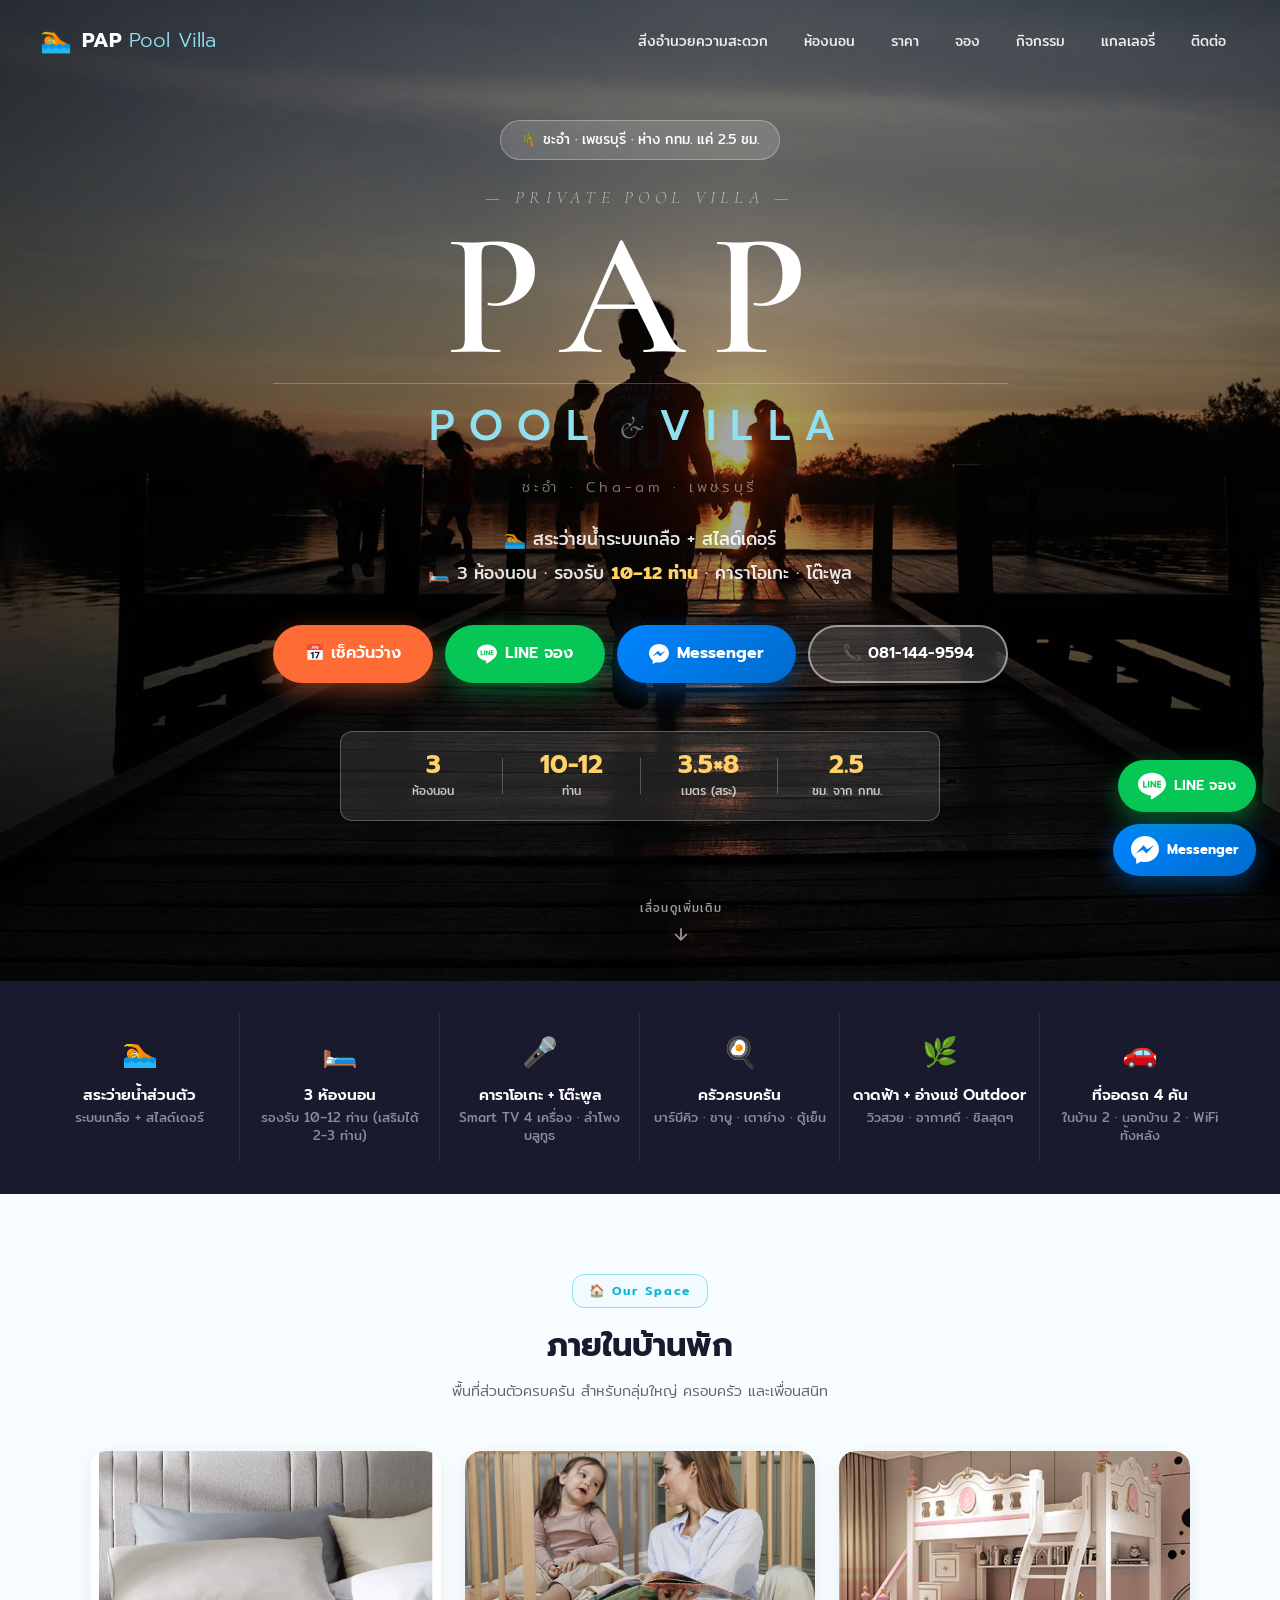
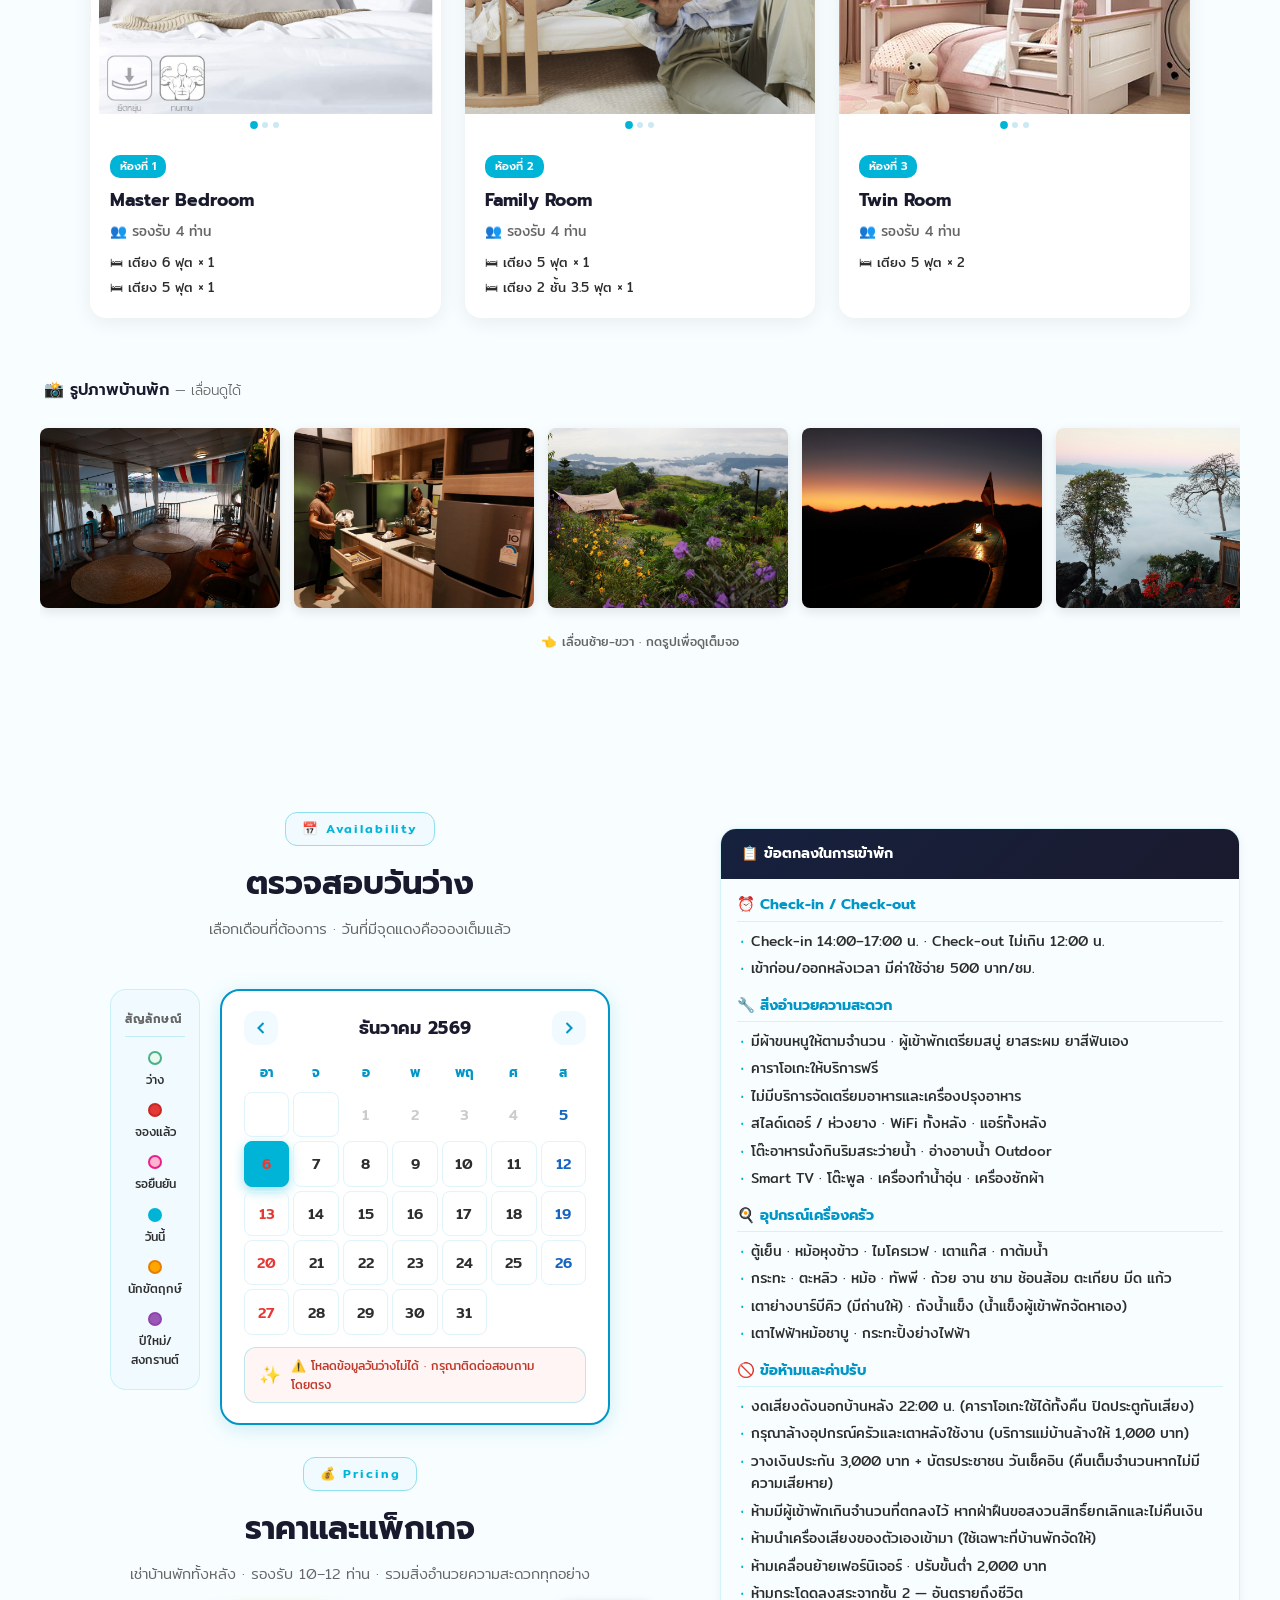
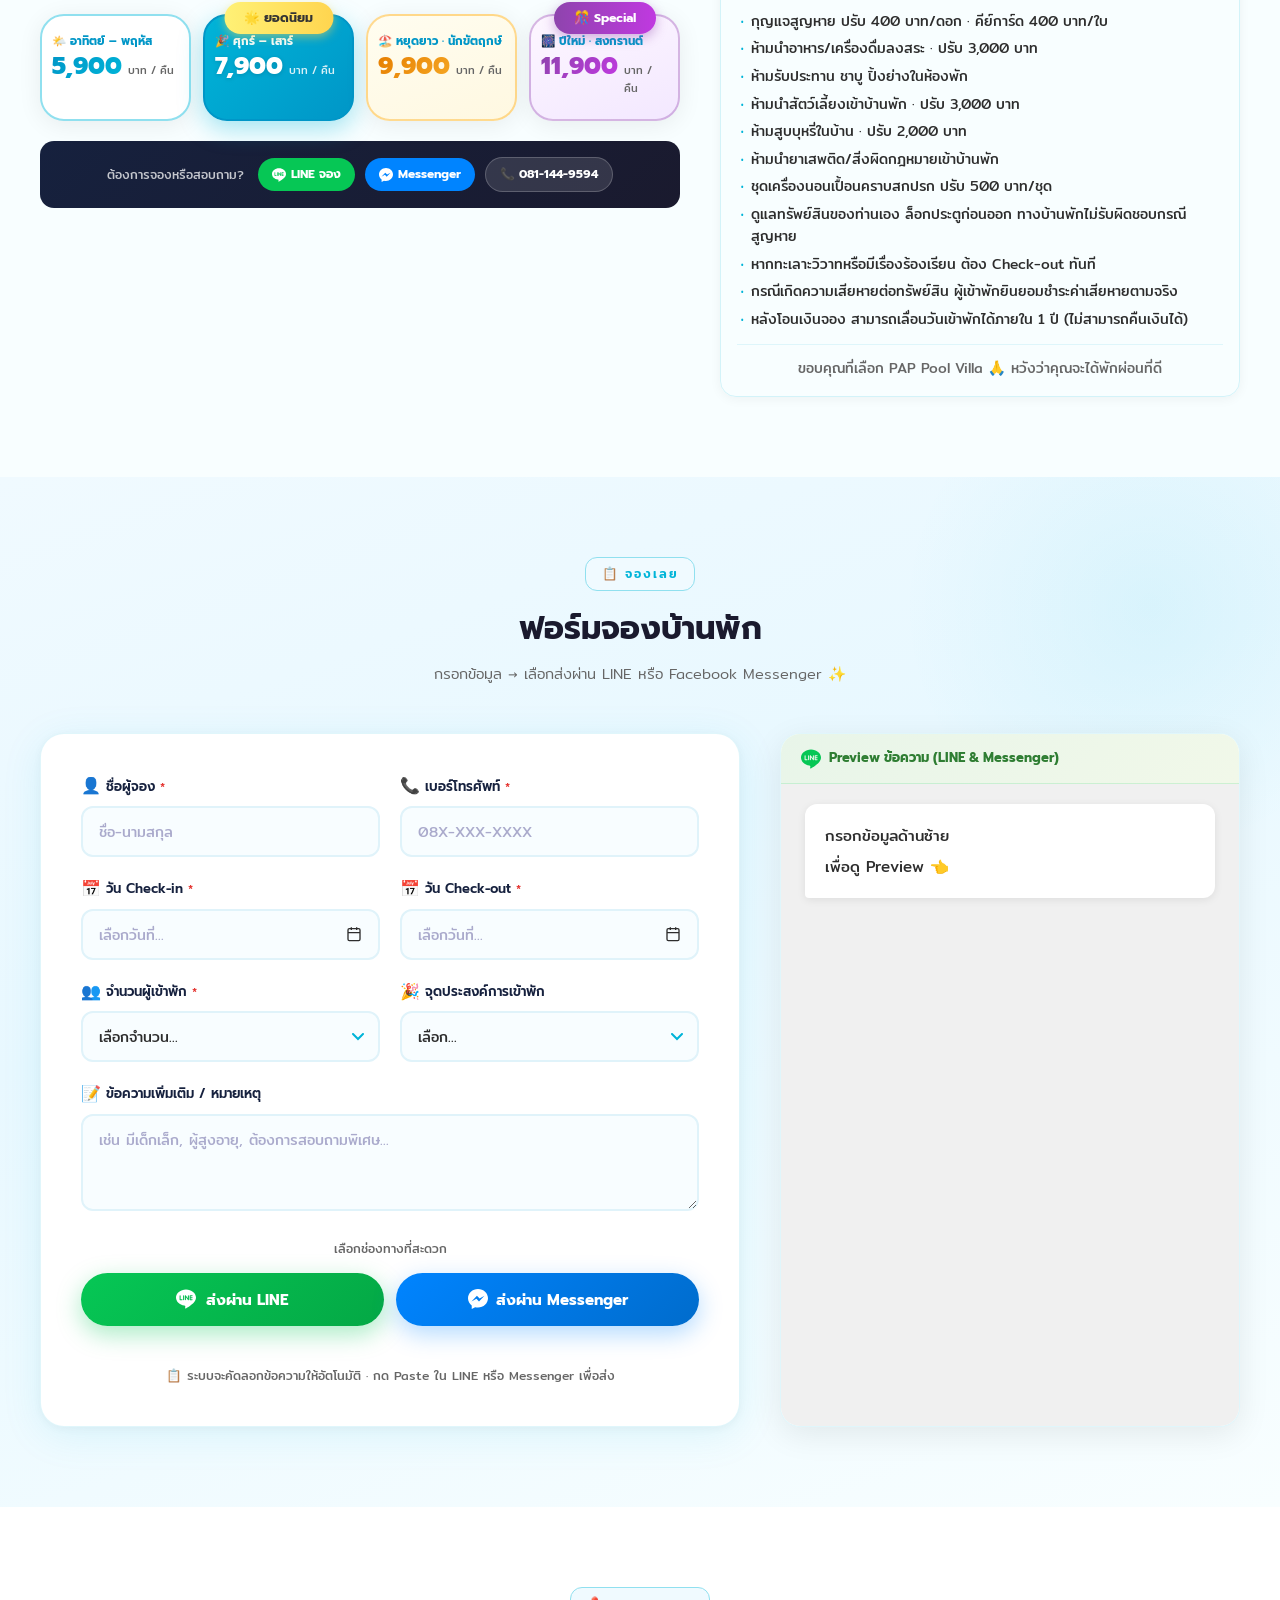
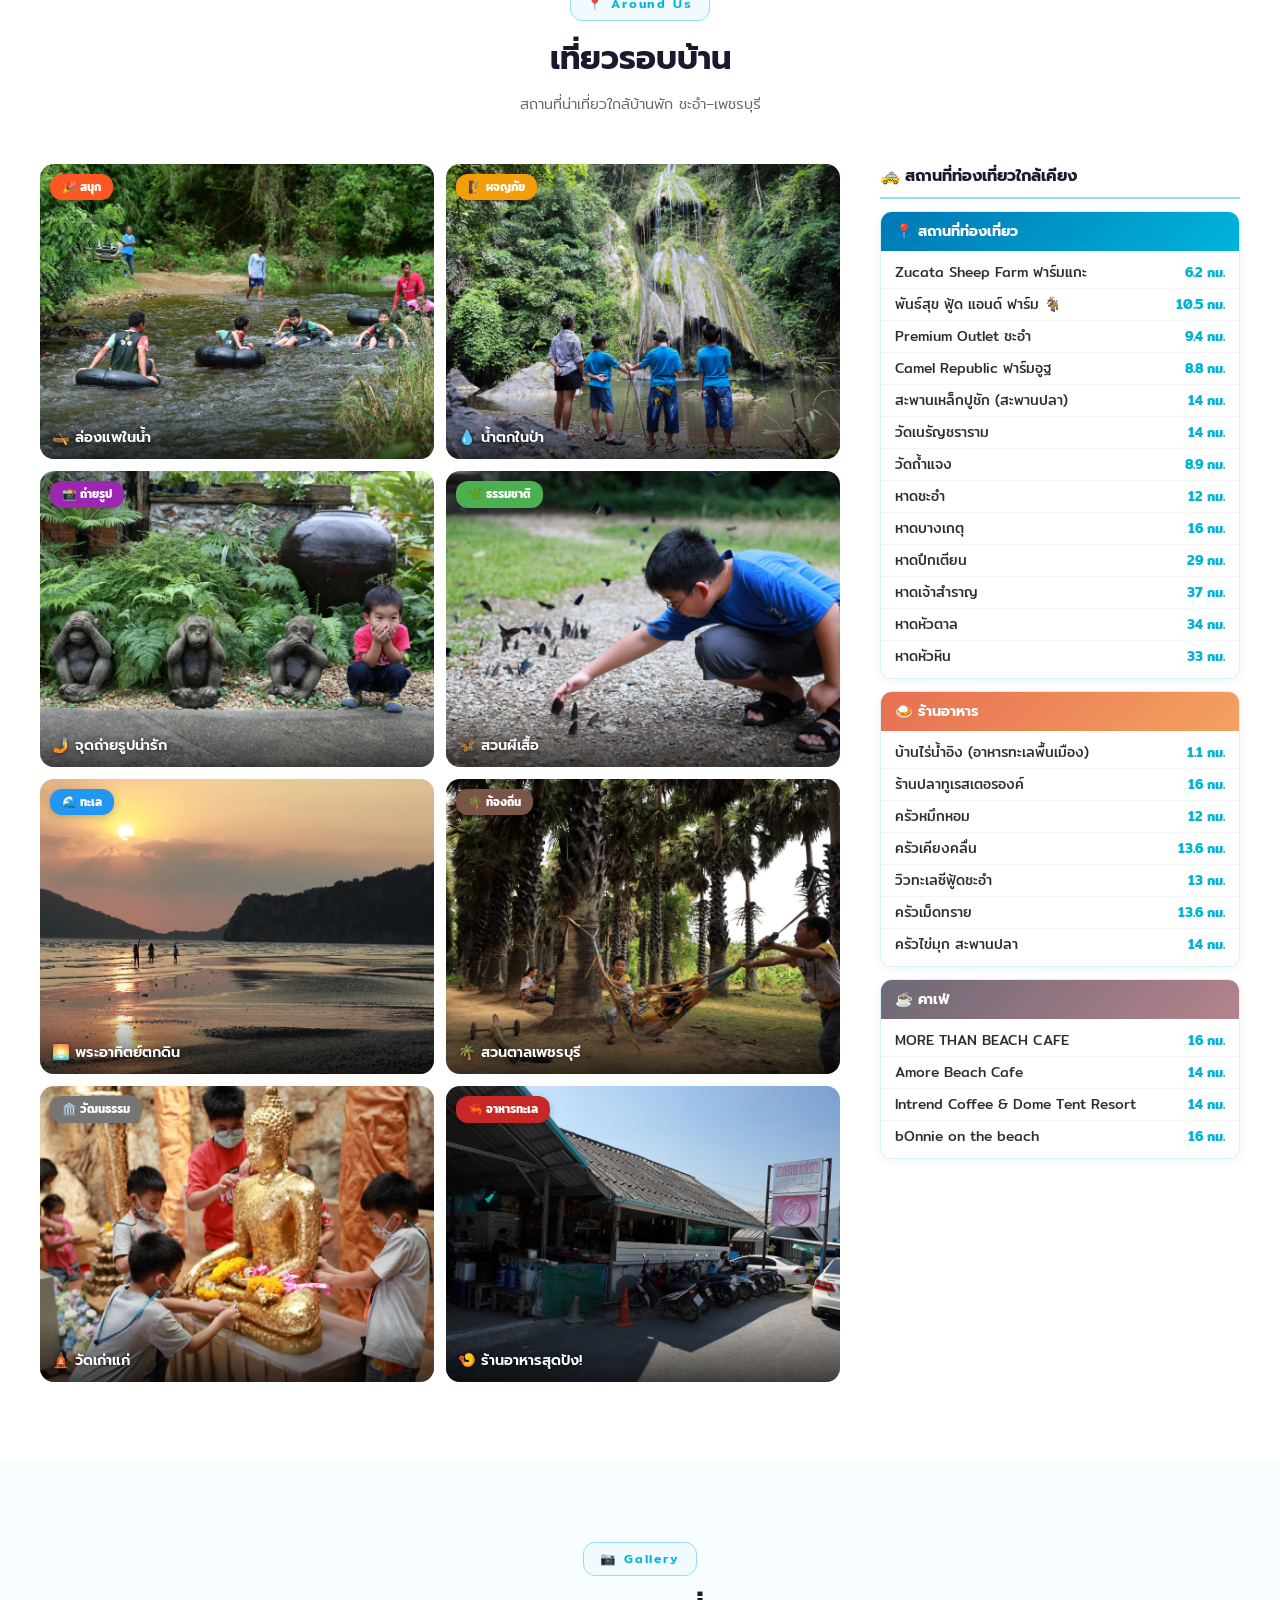
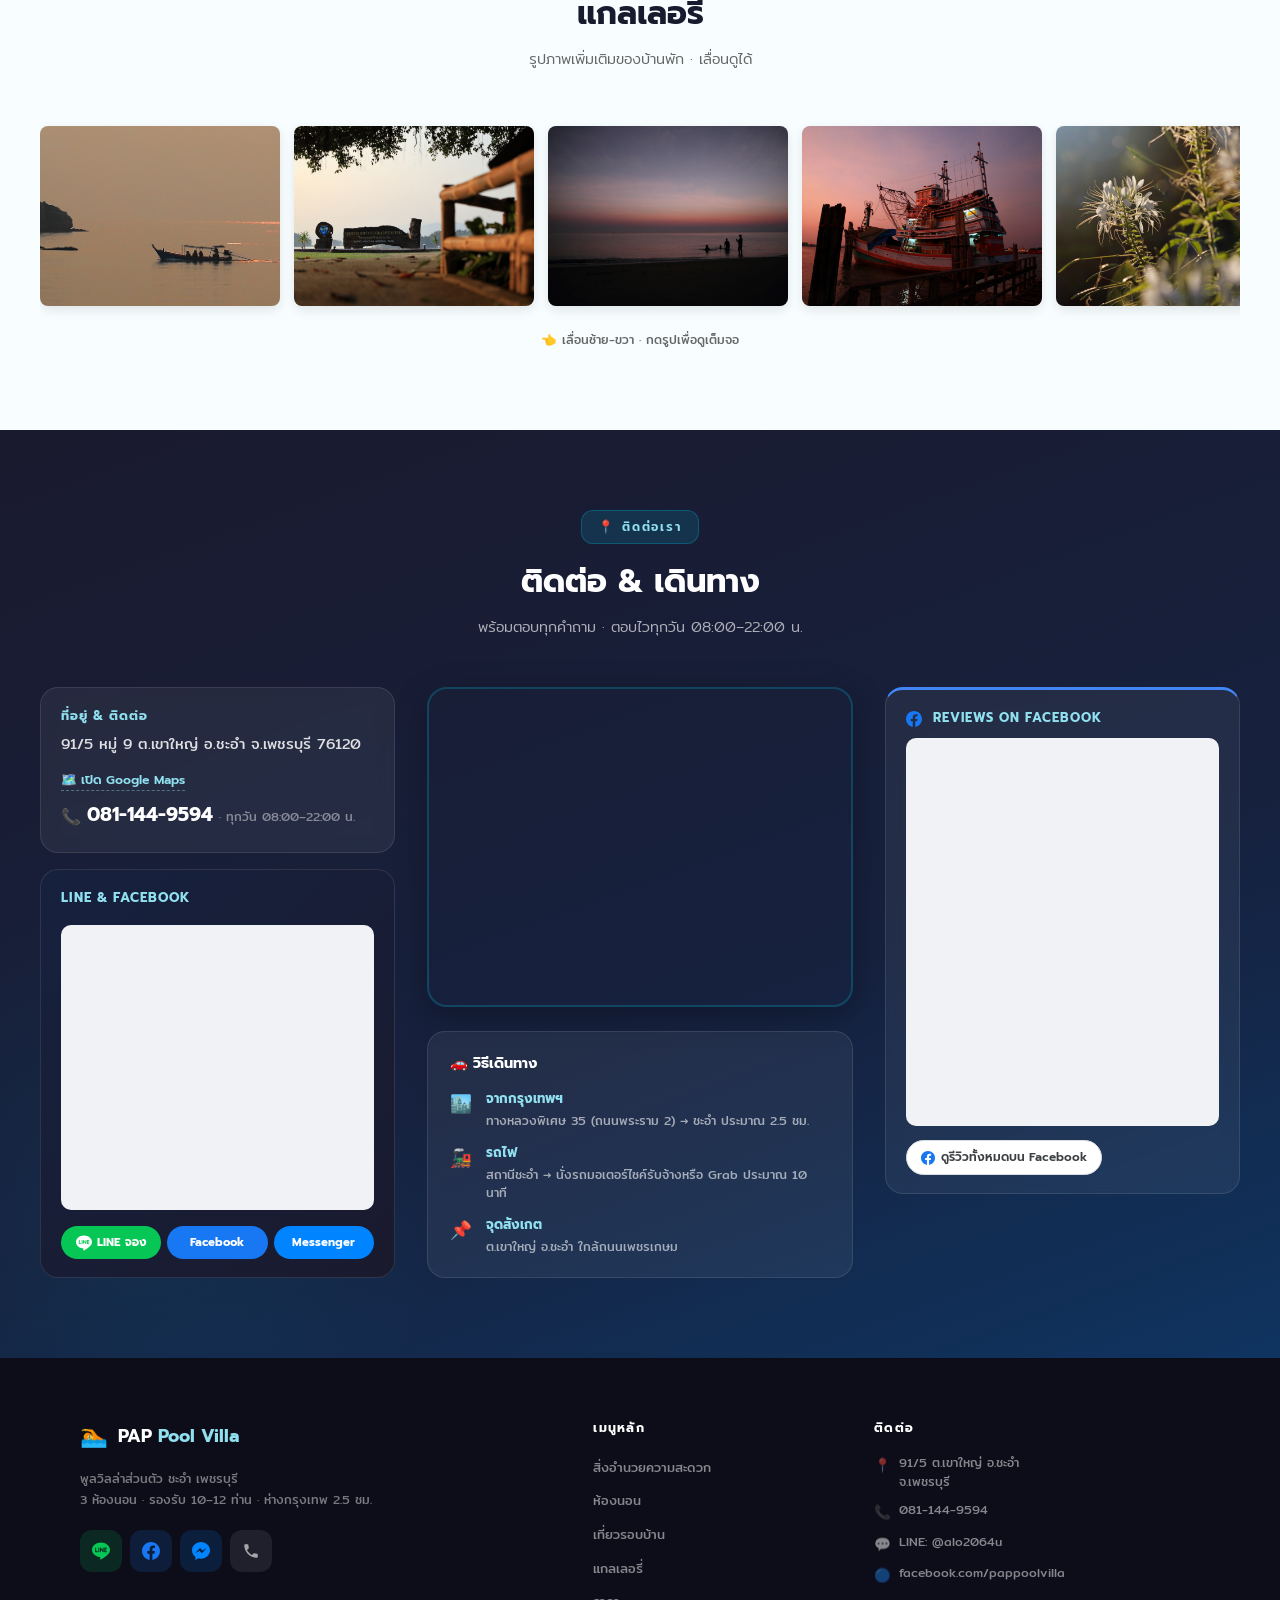
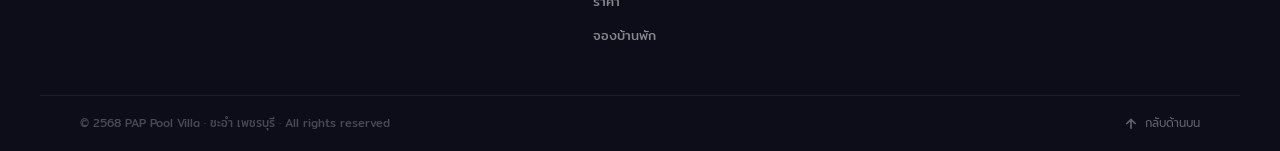
==== commit 5926eb4f: "Add files via upload" ====
--- a/index.html
+++ b/index.html
@@ -777,19 +777,19 @@
           </div>
 
 
-          <div class="act-card" data-src="./img/b08.jpg" data-caption="วัดเก่าแก่">
+          <div class="act-card" data-src="./img/b07.jpg" data-caption="วัดเก่าแก่">
             <div class="act-img-wrap">
-              <img src="./img/b08.jpg" loading="lazy" onerror="this.src='./img/b08.JPG';this.onerror=null;" />
-              <div class="act-placeholder"><span>b08.jpg</span></div>
+              <img src="./img/b07.jpg" alt="วัดเก่าแก่" loading="lazy" onerror="this.src='./img/b07.JPG';this.onerror=null;" />
+              <div class="act-placeholder"><span>b07.jpg</span></div>
               <span class="act-tag tag-culture">🏛️ วัฒนธรรม</span>
               <div class="act-bottom"><p class="act-label">🛕 วัดเก่าแก่</p></div>
             </div>
           </div>
 
-          <div class="act-card" data-src="./img/b09.jpg" data-caption="ร้านอาหารสุดปัง">
+          <div class="act-card" data-src="./img/b08.jpg" data-caption="ร้านอาหารสุดปัง">
             <div class="act-img-wrap">
-              <img src="./img/b09.jpg" loading="lazy" onerror="this.src='./img/b09.JPG';this.onerror=null;" />
-              <div class="act-placeholder"><span>b09.jpg</span></div>
+              <img src="./img/b08.jpg" alt="ร้านอาหารสุดปัง" loading="lazy" onerror="this.src='./img/b08.JPG';this.onerror=null;" />
+              <div class="act-placeholder"><span>b08.jpg</span></div>
               <span class="act-tag tag-food">🦐 อาหารทะเล</span>
               <div class="act-bottom"><p class="act-label">🍤 ร้านอาหารสุดปัง!</p></div>
             </div>
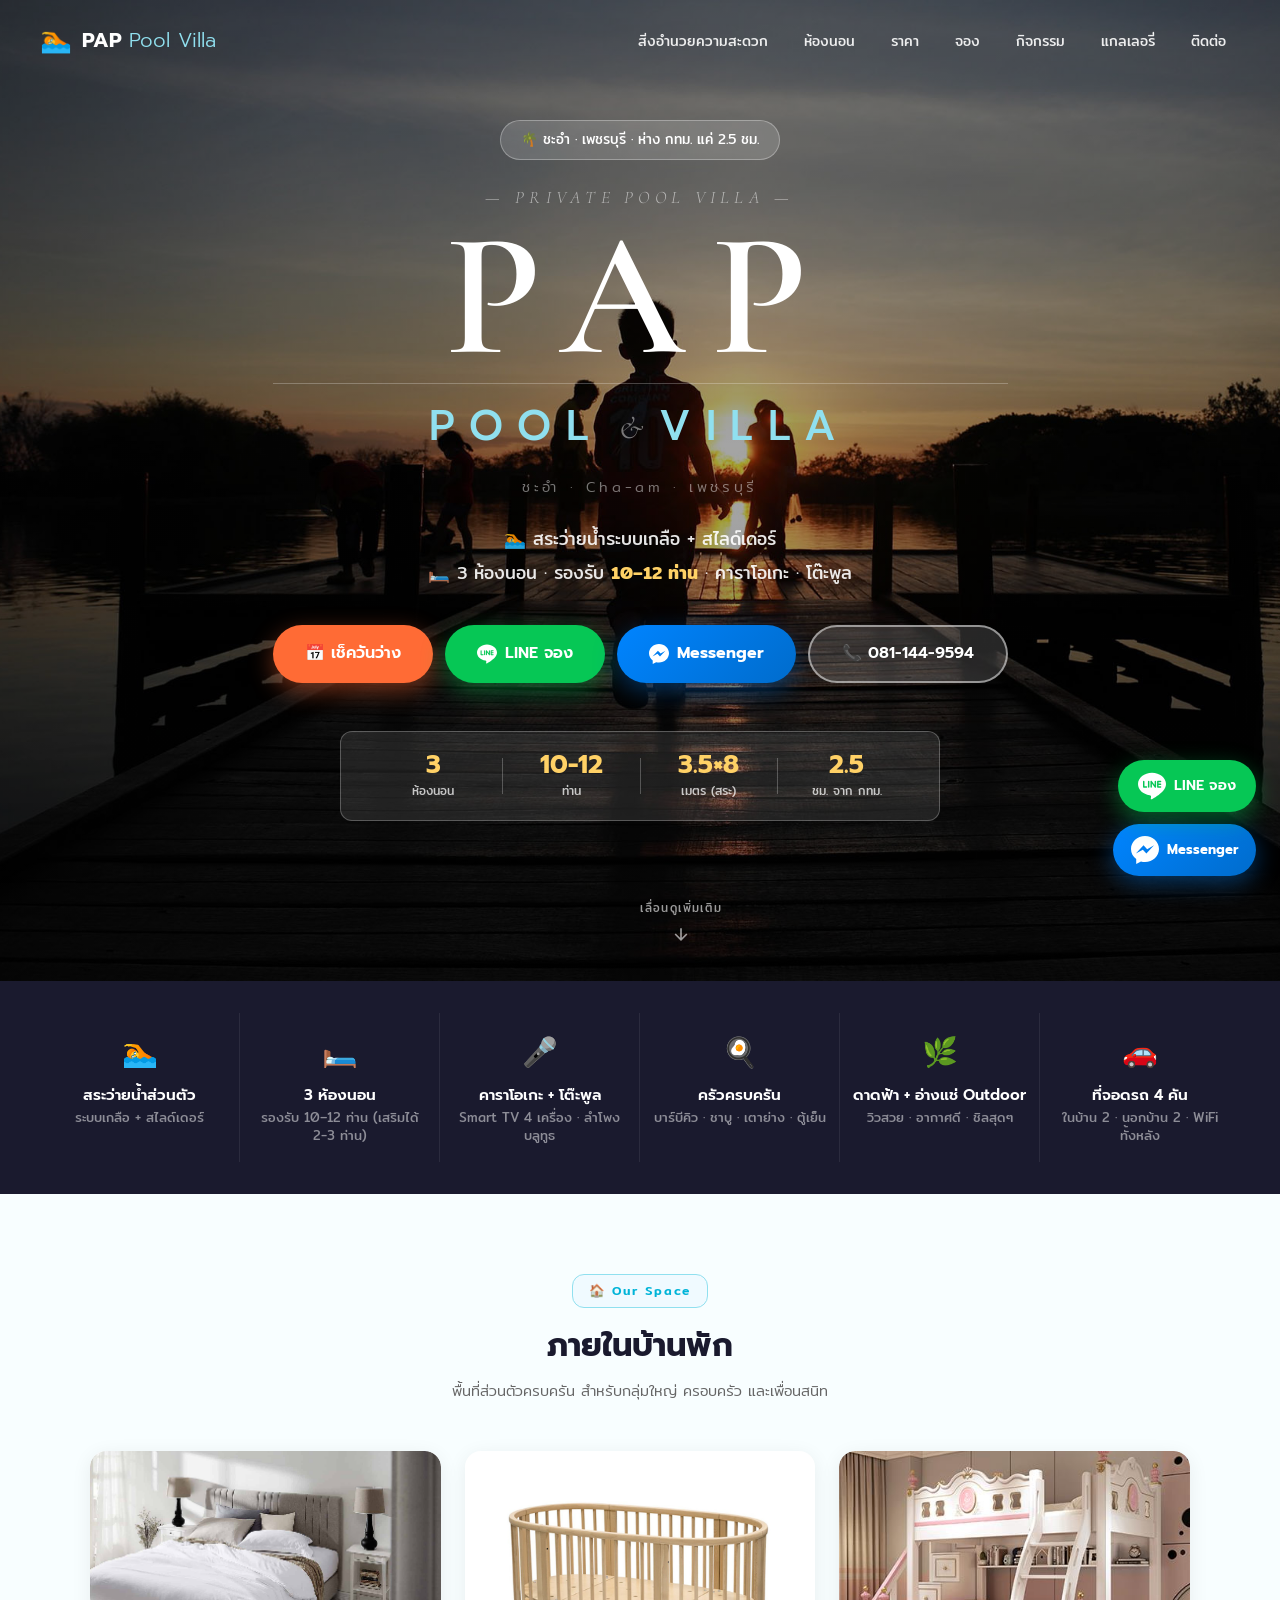
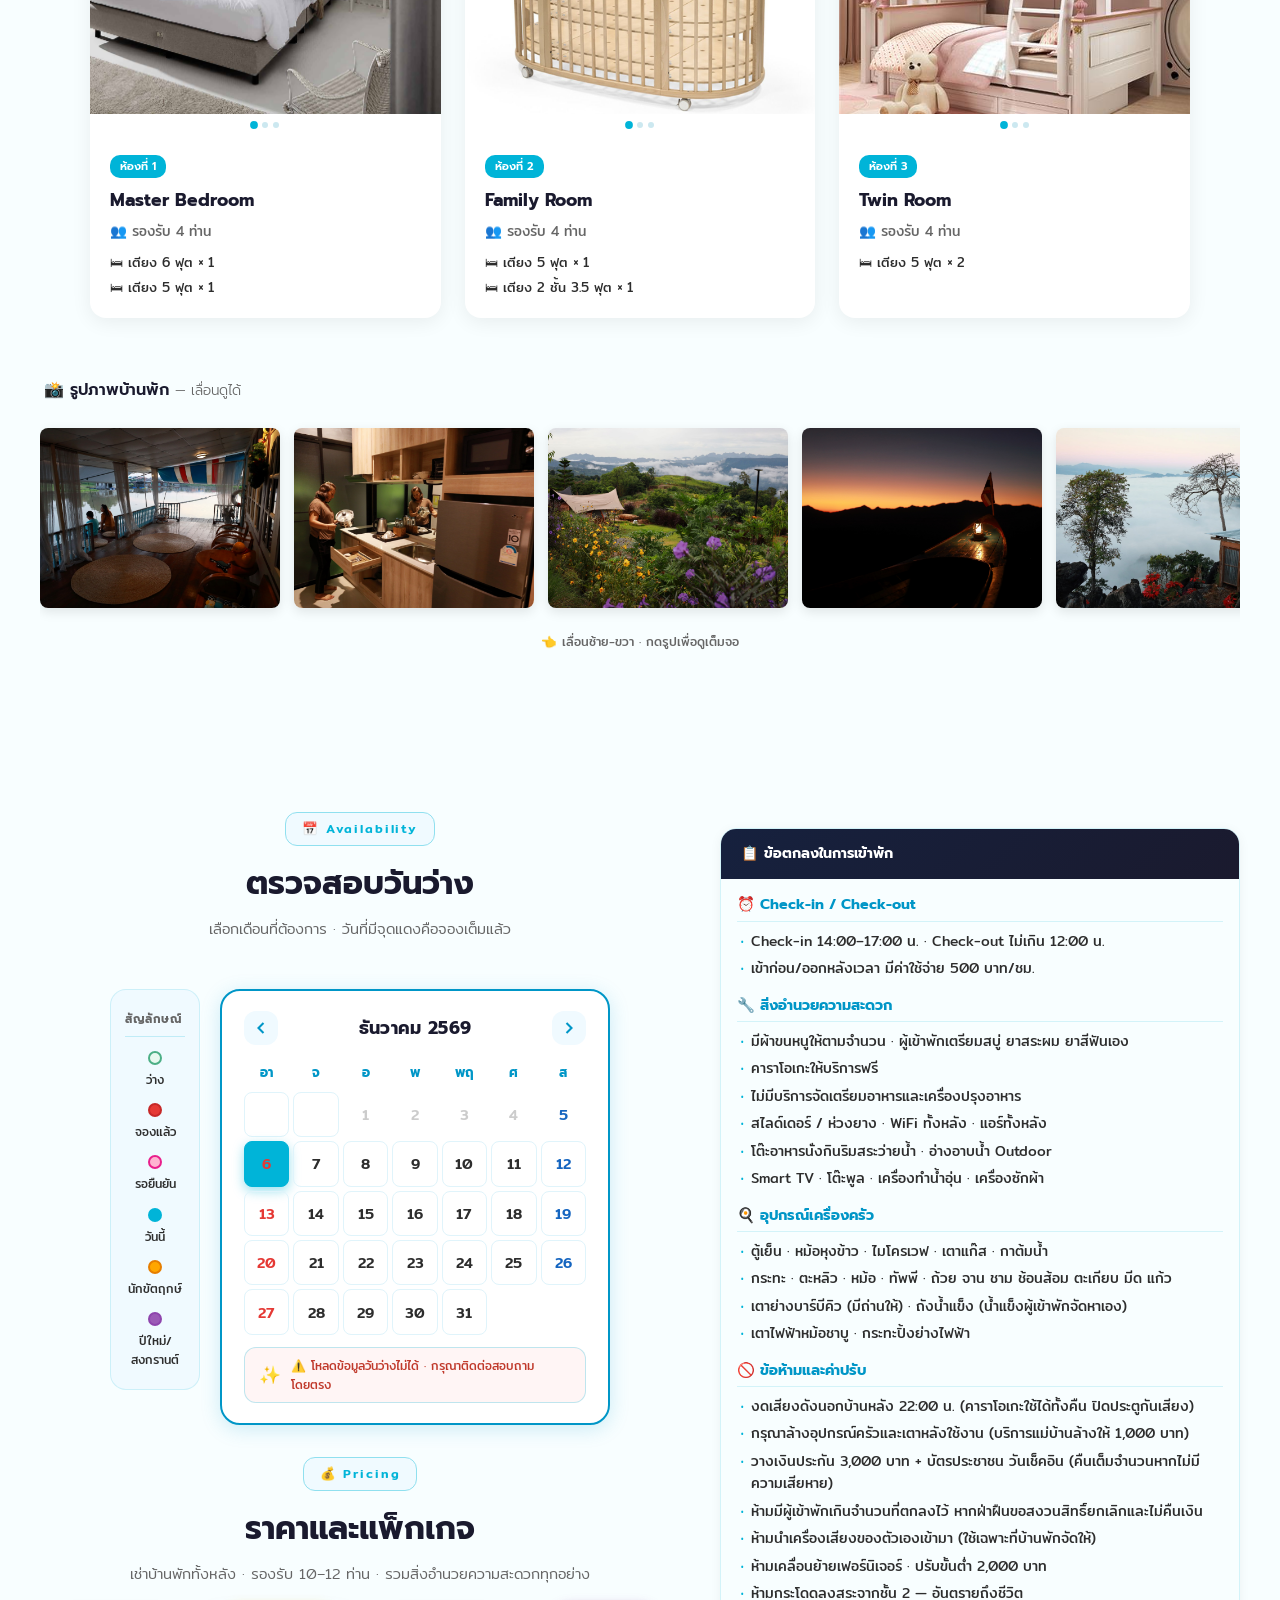
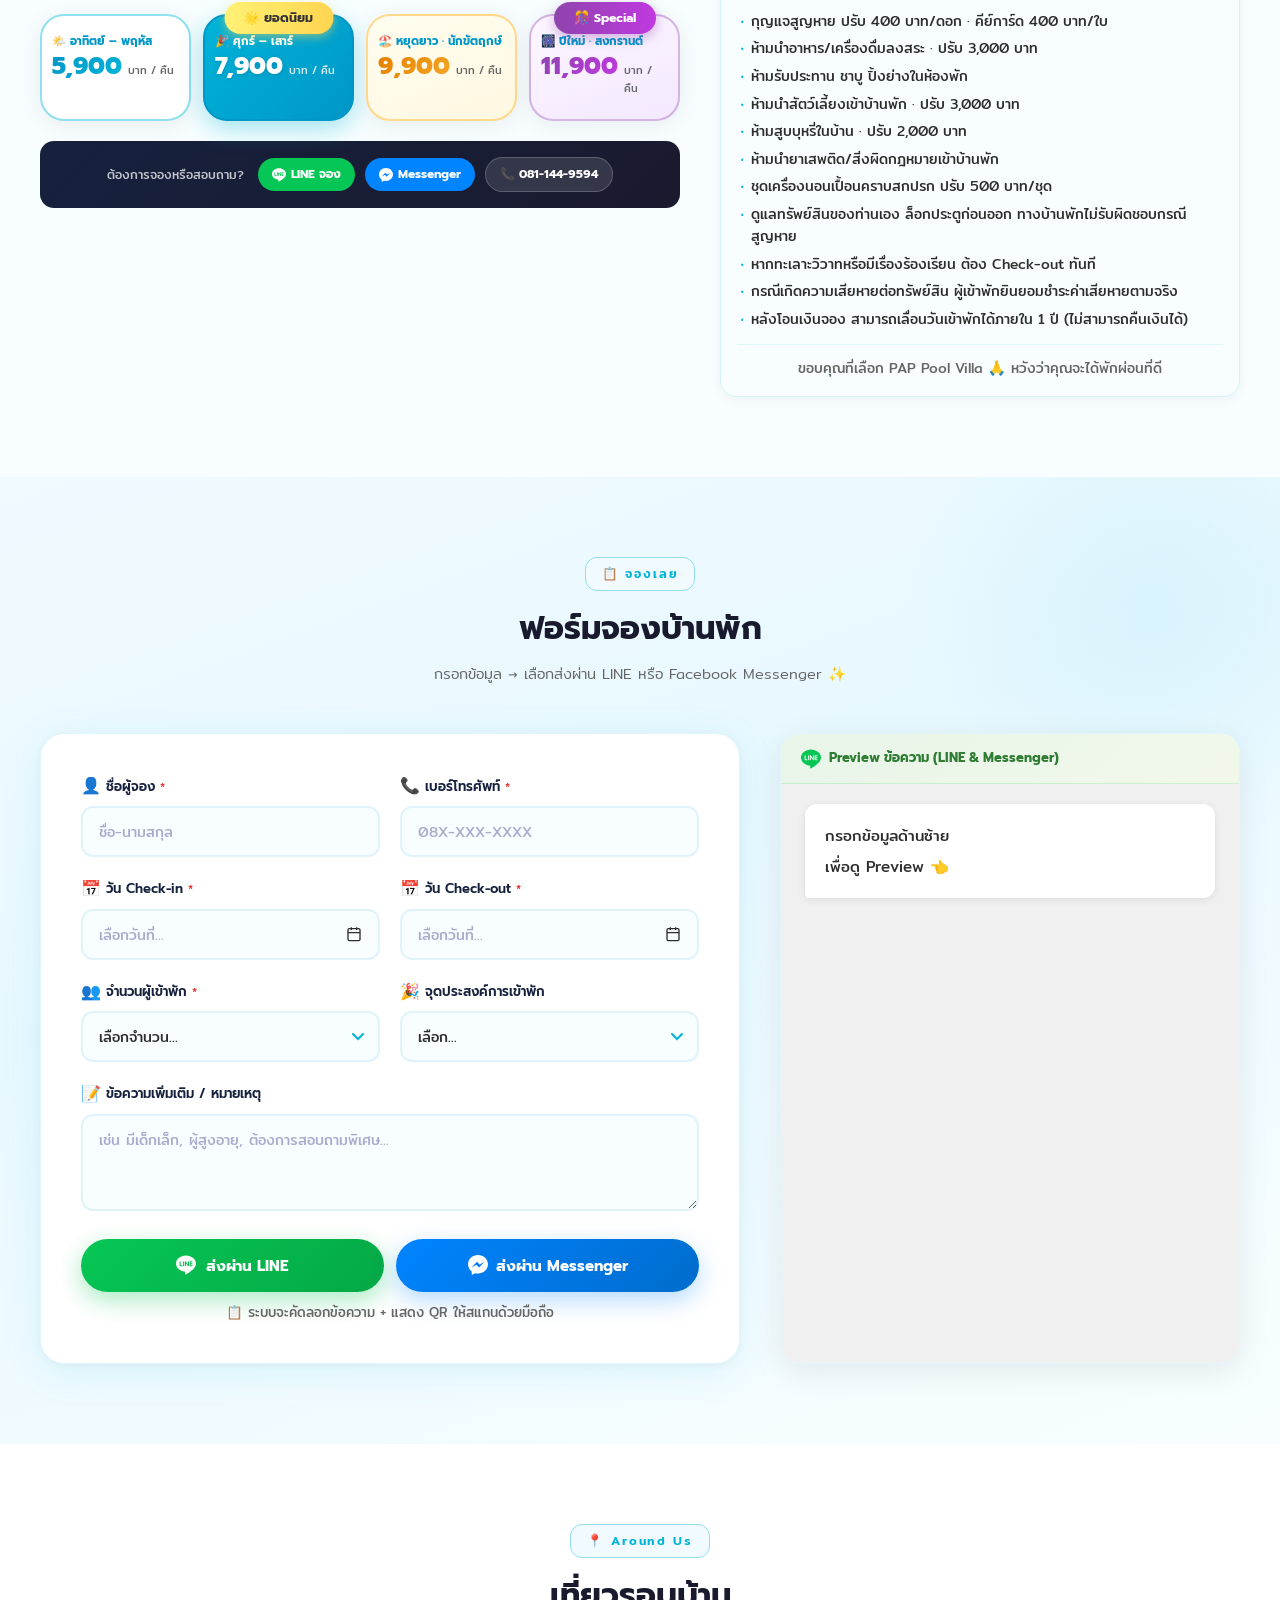
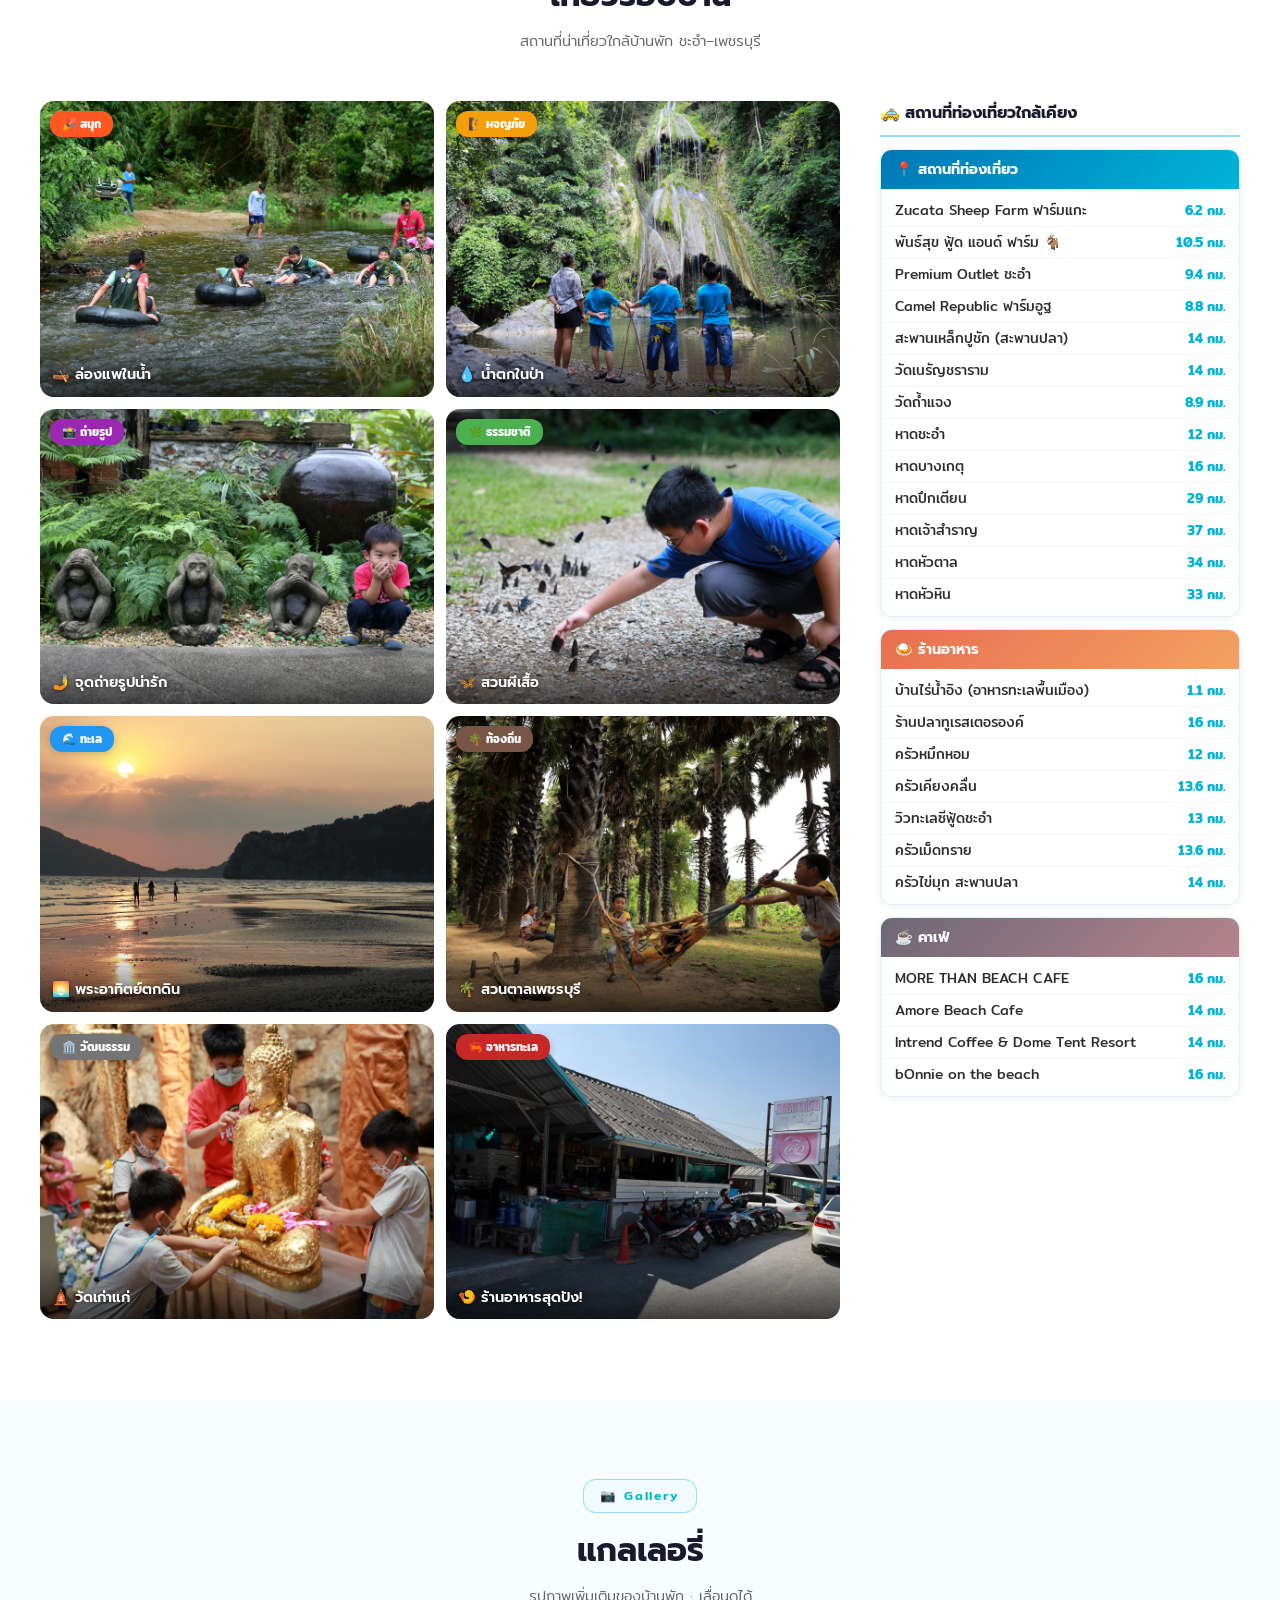
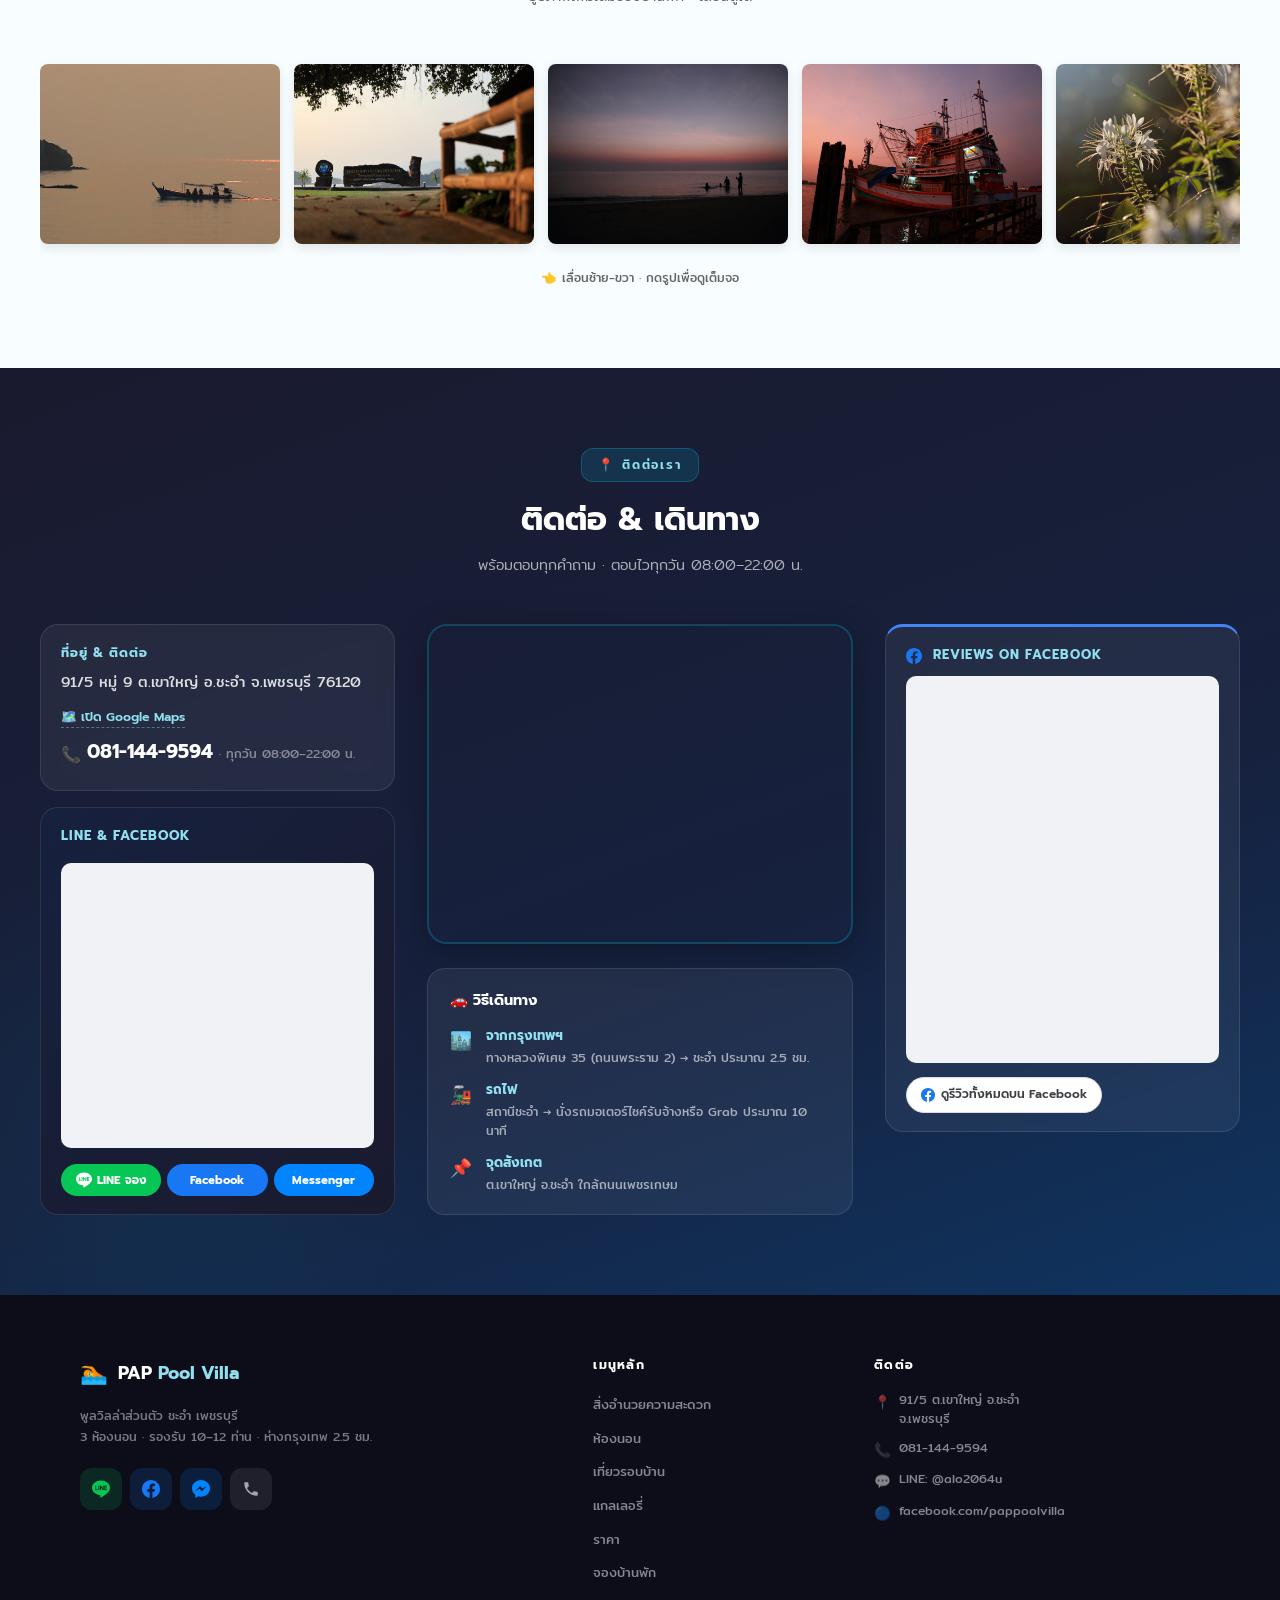
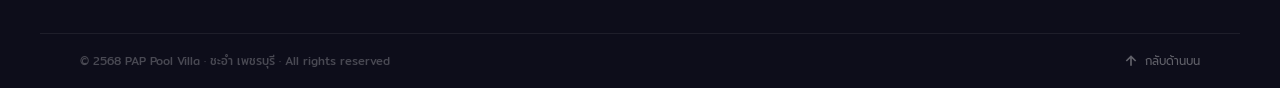
==== commit 7f5c2839: "Add files via upload" ====
--- a/index.html
+++ b/index.html
@@ -639,50 +639,20 @@
 
           <!-- ปุ่ม Submit — LINE + Messenger -->
           <div class="form-submit-wrap">
-            <p class="form-channel-label">เลือกช่องทางที่สะดวก</p>
             <div class="form-submit-btns">
-              <!-- LINE -->
-              <button type="submit" class="btn-bk-line" id="btnSubmitLine" data-channel="line">
-                <svg width="20" height="20" viewBox="0 0 24 24" fill="currentColor">
-                  <path d="M19.365 9.863c.349 0 .63.285.63.631 0 .345-.281.63-.63.63H17.61v1.125h1.755c.349 0 .63.283.63.630 0 .344-.281.629-.63.629h-2.386c-.345 0-.627-.285-.627-.629V8.108c0-.345.282-.63.627-.63h2.386c.349 0 .63.285.63.63 0 .349-.281.63-.63.63H17.61v1.125h1.755zm-3.855 3.016c0 .27-.174.51-.432.596-.064.021-.133.031-.199.031-.211 0-.391-.09-.51-.25l-2.443-3.317v2.94c0 .344-.279.629-.631.629-.346 0-.626-.285-.626-.629V8.108c0-.27.173-.51.43-.595.06-.023.136-.033.194-.033.195 0 .375.105.495.254l2.462 3.33V8.108c0-.345.282-.63.63-.63.345 0 .63.285.63.63v4.771zm-5.741 0c0 .344-.282.629-.631.629-.345 0-.627-.285-.627-.629V8.108c0-.345.282-.63.627-.63.349 0 .631.285.631.63v4.771zm-2.466.629H4.917c-.345 0-.63-.285-.63-.629V8.108c0-.345.285-.63.63-.63.348 0 .63.285.63.63v4.141h1.756c.348 0 .629.283.629.63 0 .344-.281.629-.629.629M24 10.314C24 4.943 18.615.572 12 .572S0 4.943 0 10.314c0 4.811 4.27 8.842 10.035 9.608.391.082.923.258 1.058.59.12.301.079.766.038 1.08l-.164 1.02c-.045.301-.24 1.186 1.049.645 1.291-.539 6.916-4.078 9.436-6.975C23.176 14.393 24 12.458 24 10.314"/>
-                </svg>
+              <button type="submit" class="btn-bk-line" id="btnSubmitLine">
+                <svg width="20" height="20" viewBox="0 0 24 24" fill="currentColor"><path d="M19.365 9.863c.349 0 .63.285.63.631 0 .345-.281.63-.63.63H17.61v1.125h1.755c.349 0 .63.283.63.630 0 .344-.281.629-.63.629h-2.386c-.345 0-.627-.285-.627-.629V8.108c0-.345.282-.63.627-.63h2.386c.349 0 .63.285.63.63 0 .349-.281.63-.63.63H17.61v1.125h1.755zm-3.855 3.016c0 .27-.174.51-.432.596-.064.021-.133.031-.199.031-.211 0-.391-.09-.51-.25l-2.443-3.317v2.94c0 .344-.279.629-.631.629-.346 0-.626-.285-.626-.629V8.108c0-.27.173-.51.43-.595.06-.023.136-.033.194-.033.195 0 .375.105.495.254l2.462 3.33V8.108c0-.345.282-.63.63-.63.345 0 .63.285.63.63v4.771zm-5.741 0c0 .344-.282.629-.631.629-.345 0-.627-.285-.627-.629V8.108c0-.345.282-.63.627-.63.349 0 .631.285.631.63v4.771zm-2.466.629H4.917c-.345 0-.63-.285-.63-.629V8.108c0-.345.285-.63.63-.63.348 0 .63.285.63.63v4.141h1.756c.348 0 .629.283.629.63 0 .344-.281.629-.629.629M24 10.314C24 4.943 18.615.572 12 .572S0 4.943 0 10.314c0 4.811 4.27 8.842 10.035 9.608.391.082.923.258 1.058.59.12.301.079.766.038 1.08l-.164 1.02c-.045.301-.24 1.186 1.049.645 1.291-.539 6.916-4.078 9.436-6.975C23.176 14.393 24 12.458 24 10.314"/></svg>
                 <span>ส่งผ่าน LINE</span>
               </button>
-              <!-- Messenger -->
               <button type="button" class="btn-bk-messenger" id="btnSubmitMessenger">
-                <svg width="20" height="20" viewBox="0 0 24 24" fill="currentColor">
-                  <path d="M12 0C5.373 0 0 4.974 0 11.111c0 3.498 1.744 6.614 4.469 8.652V24l4.088-2.242c1.092.301 2.246.464 3.443.464 6.627 0 12-4.974 12-11.111S18.627 0 12 0zm1.191 14.963l-3.055-3.26-5.963 3.26L10.732 8l3.131 3.259L19.752 8l-6.561 6.963z"/>
-                </svg>
+                <svg width="20" height="20" viewBox="0 0 24 24" fill="currentColor"><path d="M12 0C5.373 0 0 4.974 0 11.111c0 3.498 1.744 6.614 4.469 8.652V24l4.088-2.242c1.092.301 2.246.464 3.443.464 6.627 0 12-4.974 12-11.111S18.627 0 12 0zm1.191 14.963l-3.055-3.26-5.963 3.26L10.732 8l3.131 3.259L19.752 8l-6.561 6.963z"/></svg>
                 <span>ส่งผ่าน Messenger</span>
               </button>
             </div>
-            <!-- Toast แจ้งเตือน copy สำเร็จ -->
-            <div class="bk-copy-toast" id="bkCopyToast">
-              <span class="toast-icon">✅</span>
-              <span class="toast-text">✅ คัดลอกข้อความแล้ว! กด Paste ใน LINE หรือ Messenger เพื่อส่ง</span>
-            </div>
-            <div class="form-submit-note-row">
-              <span class="form-submit-note">📋 ระบบจะคัดลอกข้อความให้อัตโนมัติ · กด Paste ใน LINE หรือ Messenger เพื่อส่ง</span>
-            </div>
+            <p class="form-submit-note">📋 ระบบจะคัดลอกข้อความ + แสดง QR ให้สแกนด้วยมือถือ</p>
           </div>
 
         </form>
-      </div>
-
-      <!-- Modal แสดงข้อความจอง สำหรับ copy บน mobile -->
-      <div class="msg-modal-overlay" id="msgModalOverlay">
-        <div class="msg-modal">
-          <div class="msg-modal-header">
-            <span class="msg-modal-title">📋 ข้อความจอง</span>
-            <button class="msg-modal-close" id="msgModalClose">✕</button>
-          </div>
-          <p class="msg-modal-hint">กดค้างที่ข้อความแล้วเลือก "คัดลอกทั้งหมด" แล้วไปวางใน LINE หรือ Messenger</p>
-          <textarea class="msg-modal-text" id="msgModalText" readonly></textarea>
-          <div class="msg-modal-btns">
-            <button class="msg-modal-btn-copy" id="msgModalCopy">📋 คัดลอกข้อความ</button>
-            <a class="msg-modal-btn-line" id="msgModalLine" href="https://line.me/ti/p/@alo2064u" target="_blank">เปิด LINE</a>
-          </div>
-        </div>
       </div>
 
       <!-- ขวา: Preview + Info -->
@@ -1148,6 +1118,64 @@
     <span>Messenger</span>
   </a>
 
+  <!-- ========== SEND MODAL (QR + Desktop) ========== -->
+  <div id="sendModal" class="send-modal" role="dialog" aria-modal="true">
+    <div class="send-modal-box">
+      <button class="send-modal-close" id="sendModalClose" aria-label="ปิด">✕</button>
+      <div class="send-modal-header">
+        <div class="send-modal-icon">✅</div>
+        <h3 class="send-modal-title">ข้อความพร้อมส่งแล้ว!</h3>
+        <p class="send-modal-sub">เลือกช่องทางที่สะดวก</p>
+      </div>
+      <!-- แท็บ LINE / Messenger -->
+      <div class="send-modal-tabs">
+        <button class="send-tab active" id="tabLine">
+          <svg width="15" height="15" viewBox="0 0 24 24" fill="currentColor"><path d="M19.365 9.863c.349 0 .63.285.63.631 0 .345-.281.63-.63.63H17.61v1.125h1.755c.349 0 .63.283.63.630 0 .344-.281.629-.63.629h-2.386c-.345 0-.627-.285-.627-.629V8.108c0-.345.282-.63.627-.63h2.386c.349 0 .63.285.63.63 0 .349-.281.63-.63.63H17.61v1.125h1.755zm-3.855 3.016c0 .27-.174.51-.432.596-.064.021-.133.031-.199.031-.211 0-.391-.09-.51-.25l-2.443-3.317v2.94c0 .344-.279.629-.631.629-.346 0-.626-.285-.626-.629V8.108c0-.27.173-.51.43-.595.06-.023.136-.033.194-.033.195 0 .375.105.495.254l2.462 3.33V8.108c0-.345.282-.63.63-.63.345 0 .63.285.63.63v4.771zm-5.741 0c0 .344-.282.629-.631.629-.345 0-.627-.285-.627-.629V8.108c0-.345.282-.63.627-.63.349 0 .631.285.631.63v4.771zm-2.466.629H4.917c-.345 0-.63-.285-.63-.629V8.108c0-.345.285-.63.63-.63.348 0 .63.285.63.63v4.141h1.756c.348 0 .629.283.629.63 0 .344-.281.629-.629.629M24 10.314C24 4.943 18.615.572 12 .572S0 4.943 0 10.314c0 4.811 4.27 8.842 10.035 9.608.391.082.923.258 1.058.59.12.301.079.766.038 1.08l-.164 1.02c-.045.301-.24 1.186 1.049.645 1.291-.539 6.916-4.078 9.436-6.975C23.176 14.393 24 12.458 24 10.314"/></svg>
+          LINE
+        </button>
+        <button class="send-tab" id="tabMessenger">
+          <svg width="15" height="15" viewBox="0 0 24 24" fill="currentColor"><path d="M12 0C5.373 0 0 4.974 0 11.111c0 3.498 1.744 6.614 4.469 8.652V24l4.088-2.242c1.092.301 2.246.464 3.443.464 6.627 0 12-4.974 12-11.111S18.627 0 12 0zm1.191 14.963l-3.055-3.26-5.963 3.26L10.732 8l3.131 3.259L19.752 8l-6.561 6.963z"/></svg>
+          Messenger
+        </button>
+      </div>
+      <!-- Panel LINE -->
+      <div class="send-panel" id="panelLine">
+        <div class="send-qr-wrap">
+          <div class="send-qr-label">📱 ใช้มือถือสแกน QR นี้</div>
+          <div id="qrLine" class="send-qr-box"></div>
+          <div class="send-qr-hint">สแกน → เปิด LINE → วางข้อความ → ส่ง</div>
+        </div>
+        <div class="send-divider"><span>หรือ</span></div>
+        <div class="send-desktop-wrap">
+          <div class="send-desktop-label">💻 ใช้คอมเปิด LINE Desktop</div>
+          <button class="send-btn-open send-btn-line" id="btnOpenLine">
+            <svg width="17" height="17" viewBox="0 0 24 24" fill="currentColor"><path d="M19.365 9.863c.349 0 .63.285.63.631 0 .345-.281.63-.63.63H17.61v1.125h1.755c.349 0 .63.283.63.630 0 .344-.281.629-.63.629h-2.386c-.345 0-.627-.285-.627-.629V8.108c0-.345.282-.63.627-.63h2.386c.349 0 .63.285.63.63 0 .349-.281.63-.63.63H17.61v1.125h1.755zm-3.855 3.016c0 .27-.174.51-.432.596-.064.021-.133.031-.199.031-.211 0-.391-.09-.51-.25l-2.443-3.317v2.94c0 .344-.279.629-.631.629-.346 0-.626-.285-.626-.629V8.108c0-.27.173-.51.43-.595.06-.023.136-.033.194-.033.195 0 .375.105.495.254l2.462 3.33V8.108c0-.345.282-.63.63-.63.345 0 .63.285.63.63v4.771zm-5.741 0c0 .344-.282.629-.631.629-.345 0-.627-.285-.627-.629V8.108c0-.345.282-.63.627-.63.349 0 .631.285.631.63v4.771zm-2.466.629H4.917c-.345 0-.63-.285-.63-.629V8.108c0-.345.285-.63.63-.63.348 0 .63.285.63.63v4.141h1.756c.348 0 .629.283.629.63 0 .344-.281.629-.629.629M24 10.314C24 4.943 18.615.572 12 .572S0 4.943 0 10.314c0 4.811 4.27 8.842 10.035 9.608.391.082.923.258 1.058.59.12.301.079.766.038 1.08l-.164 1.02c-.045.301-.24 1.186 1.049.645 1.291-.539 6.916-4.078 9.436-6.975C23.176 14.393 24 12.458 24 10.314"/></svg>
+            เปิด LINE &amp; วางข้อความ
+          </button>
+          <p class="send-copy-note">📋 คัดลอกข้อความแล้ว — กด <kbd>Ctrl+V</kbd> ใน LINE เพื่อส่ง</p>
+        </div>
+      </div>
+      <!-- Panel Messenger -->
+      <div class="send-panel" id="panelMessenger" style="display:none;">
+        <div class="send-qr-wrap">
+          <div class="send-qr-label">📱 ใช้มือถือสแกน QR นี้</div>
+          <div id="qrMessenger" class="send-qr-box"></div>
+          <div class="send-qr-hint">สแกน → เปิด Messenger → วางข้อความ → ส่ง</div>
+        </div>
+        <div class="send-divider"><span>หรือ</span></div>
+        <div class="send-desktop-wrap">
+          <div class="send-desktop-label">💻 ใช้คอมเปิด Messenger</div>
+          <button class="send-btn-open send-btn-messenger" id="btnOpenMessenger">
+            <svg width="17" height="17" viewBox="0 0 24 24" fill="currentColor"><path d="M12 0C5.373 0 0 4.974 0 11.111c0 3.498 1.744 6.614 4.469 8.652V24l4.088-2.242c1.092.301 2.246.464 3.443.464 6.627 0 12-4.974 12-11.111S18.627 0 12 0zm1.191 14.963l-3.055-3.26-5.963 3.26L10.732 8l3.131 3.259L19.752 8l-6.561 6.963z"/></svg>
+            เปิด Messenger &amp; วางข้อความ
+          </button>
+          <p class="send-copy-note">📋 คัดลอกข้อความแล้ว — กด <kbd>Ctrl+V</kbd> ใน Messenger เพื่อส่ง</p>
+        </div>
+      </div>
+    </div>
+  </div>
+
+  <script src="https://cdnjs.cloudflare.com/ajax/libs/qrcodejs/1.0.0/qrcode.min.js"></script>
   <script src="./js/main.js"></script>
   <script src="./js/gallery.js"></script>
 </body>
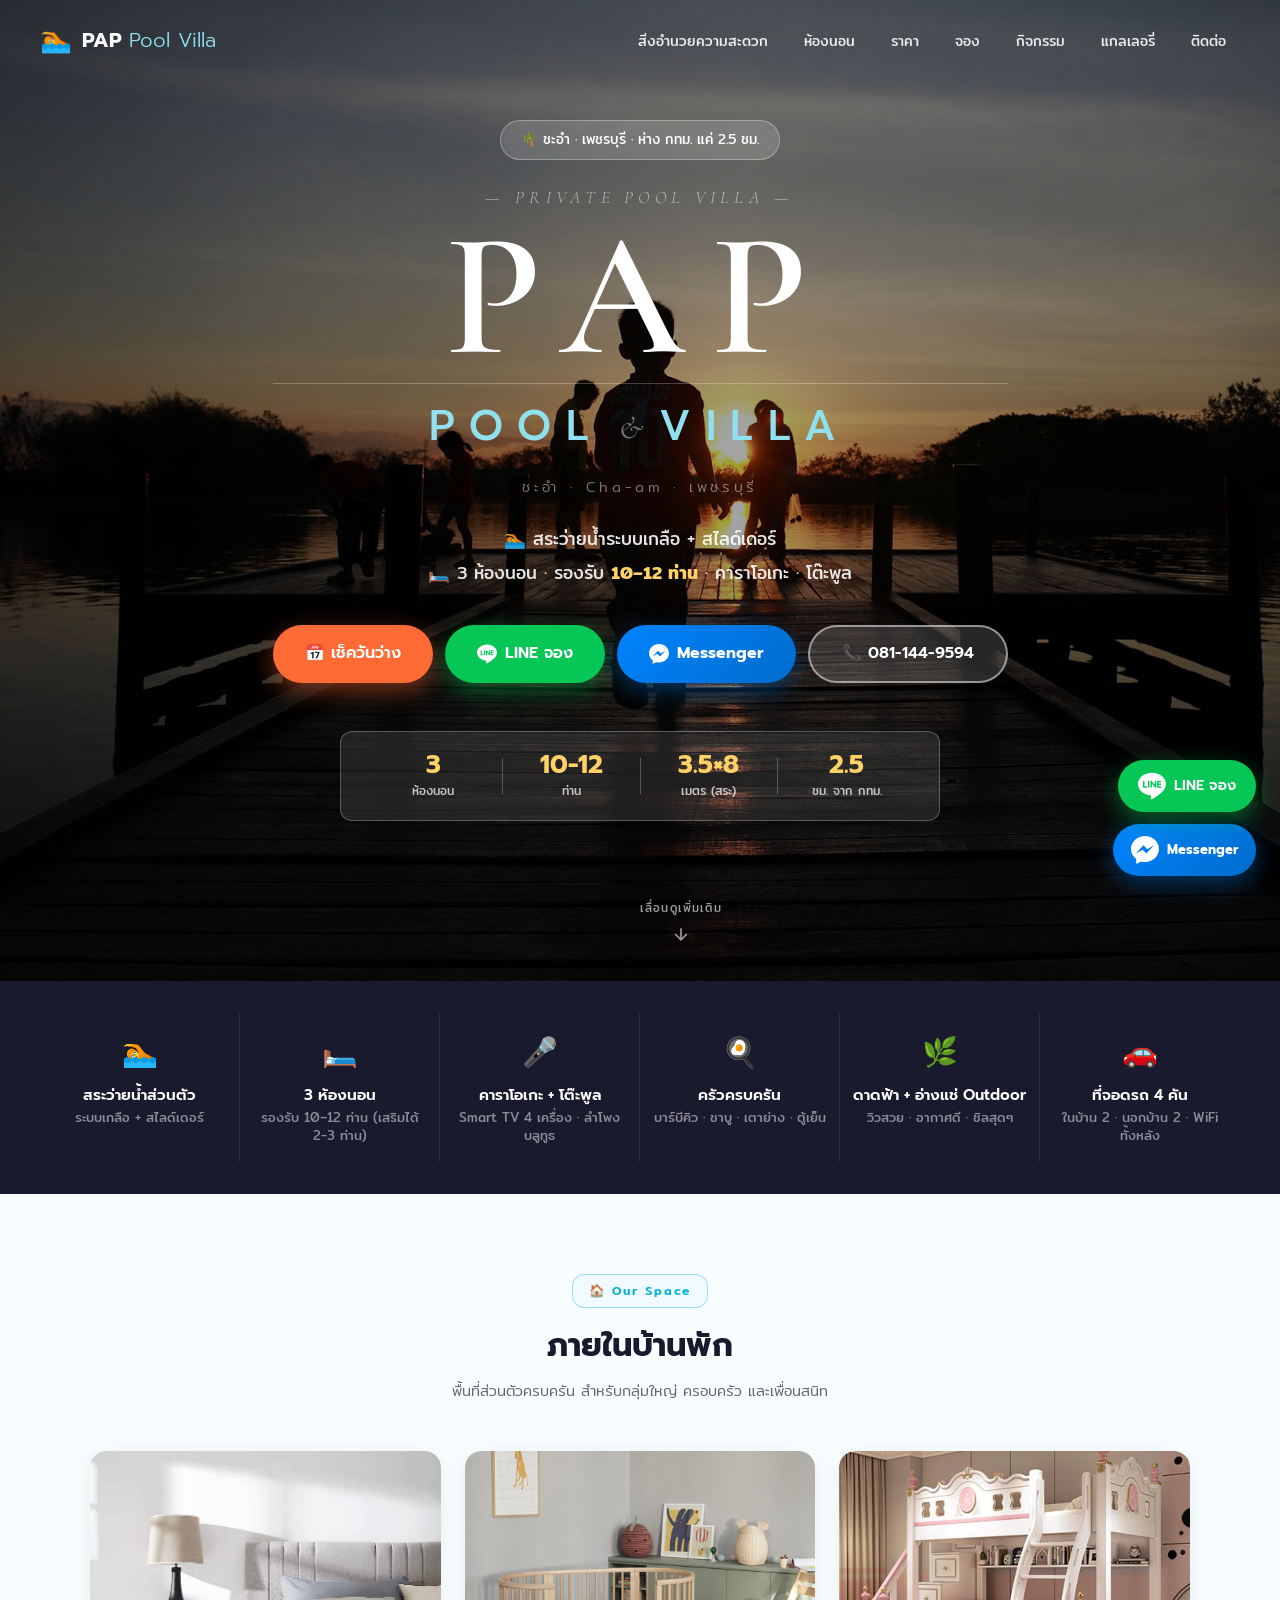
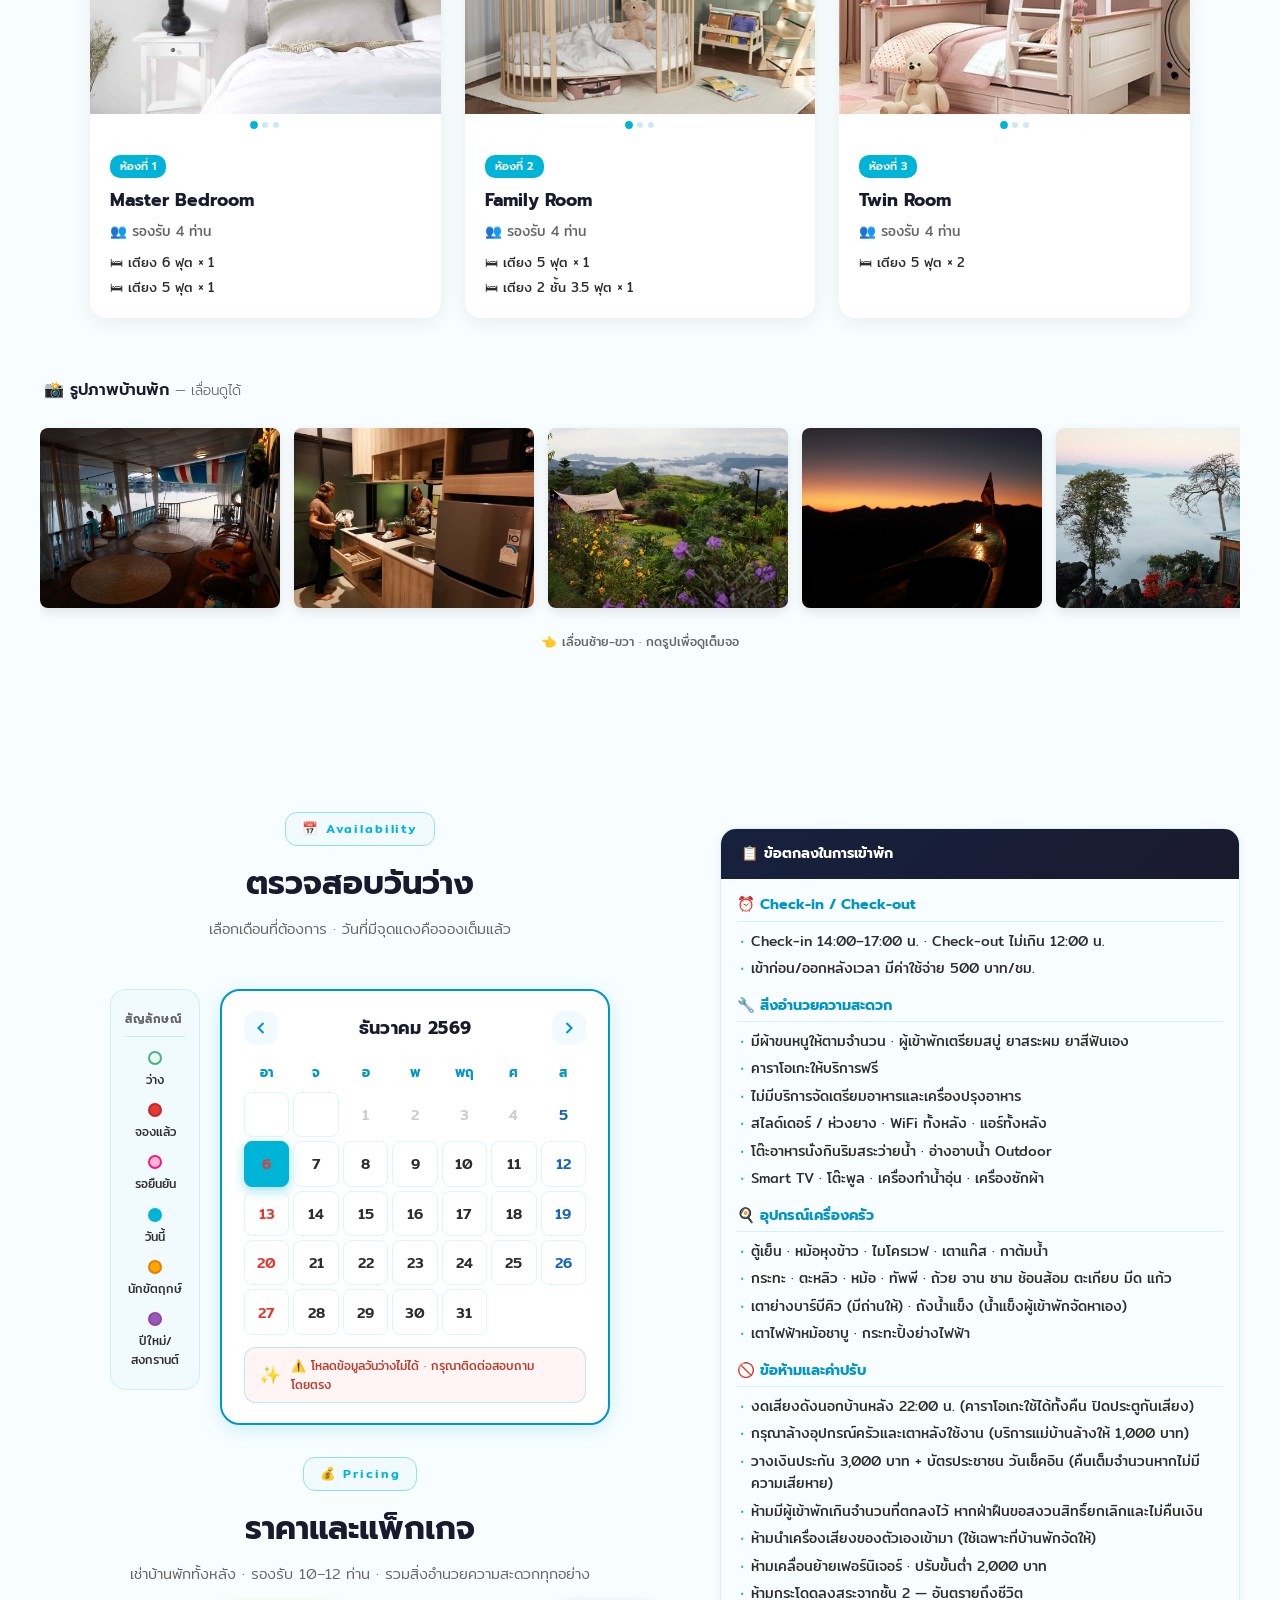
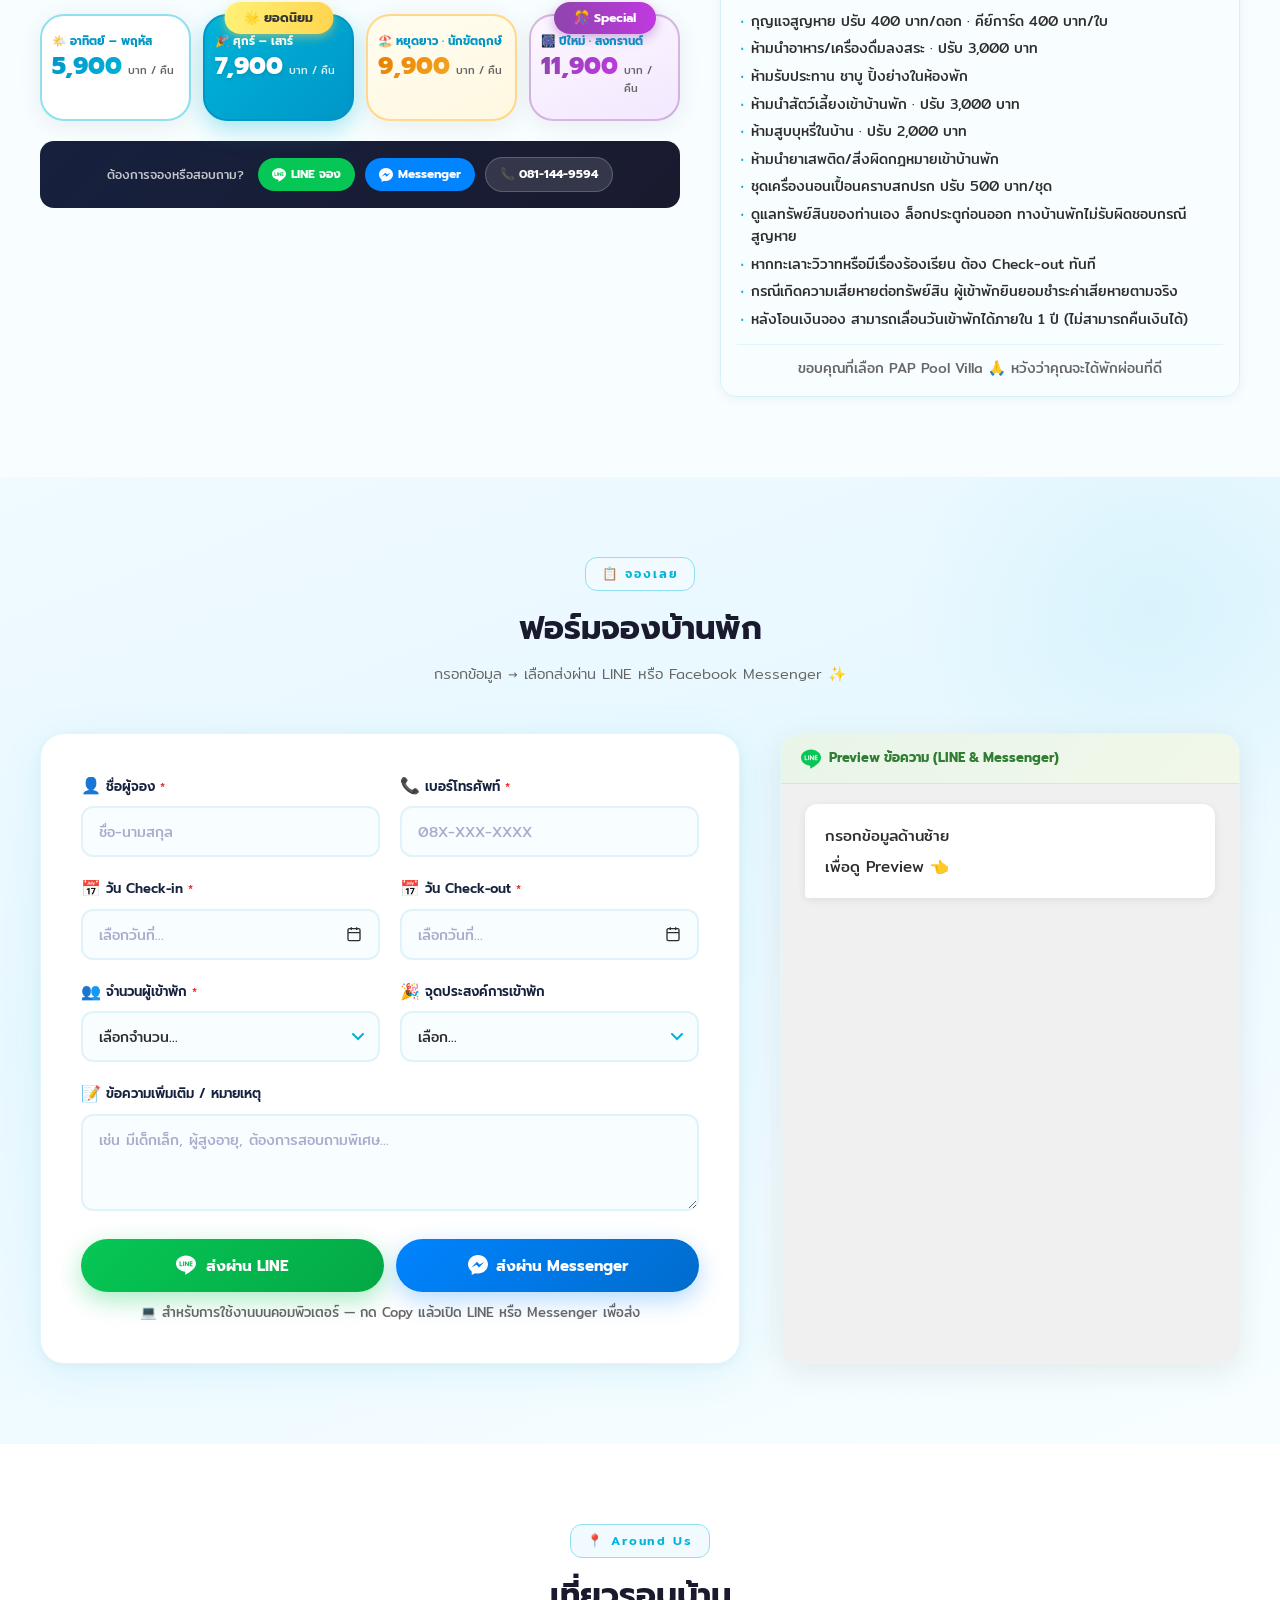
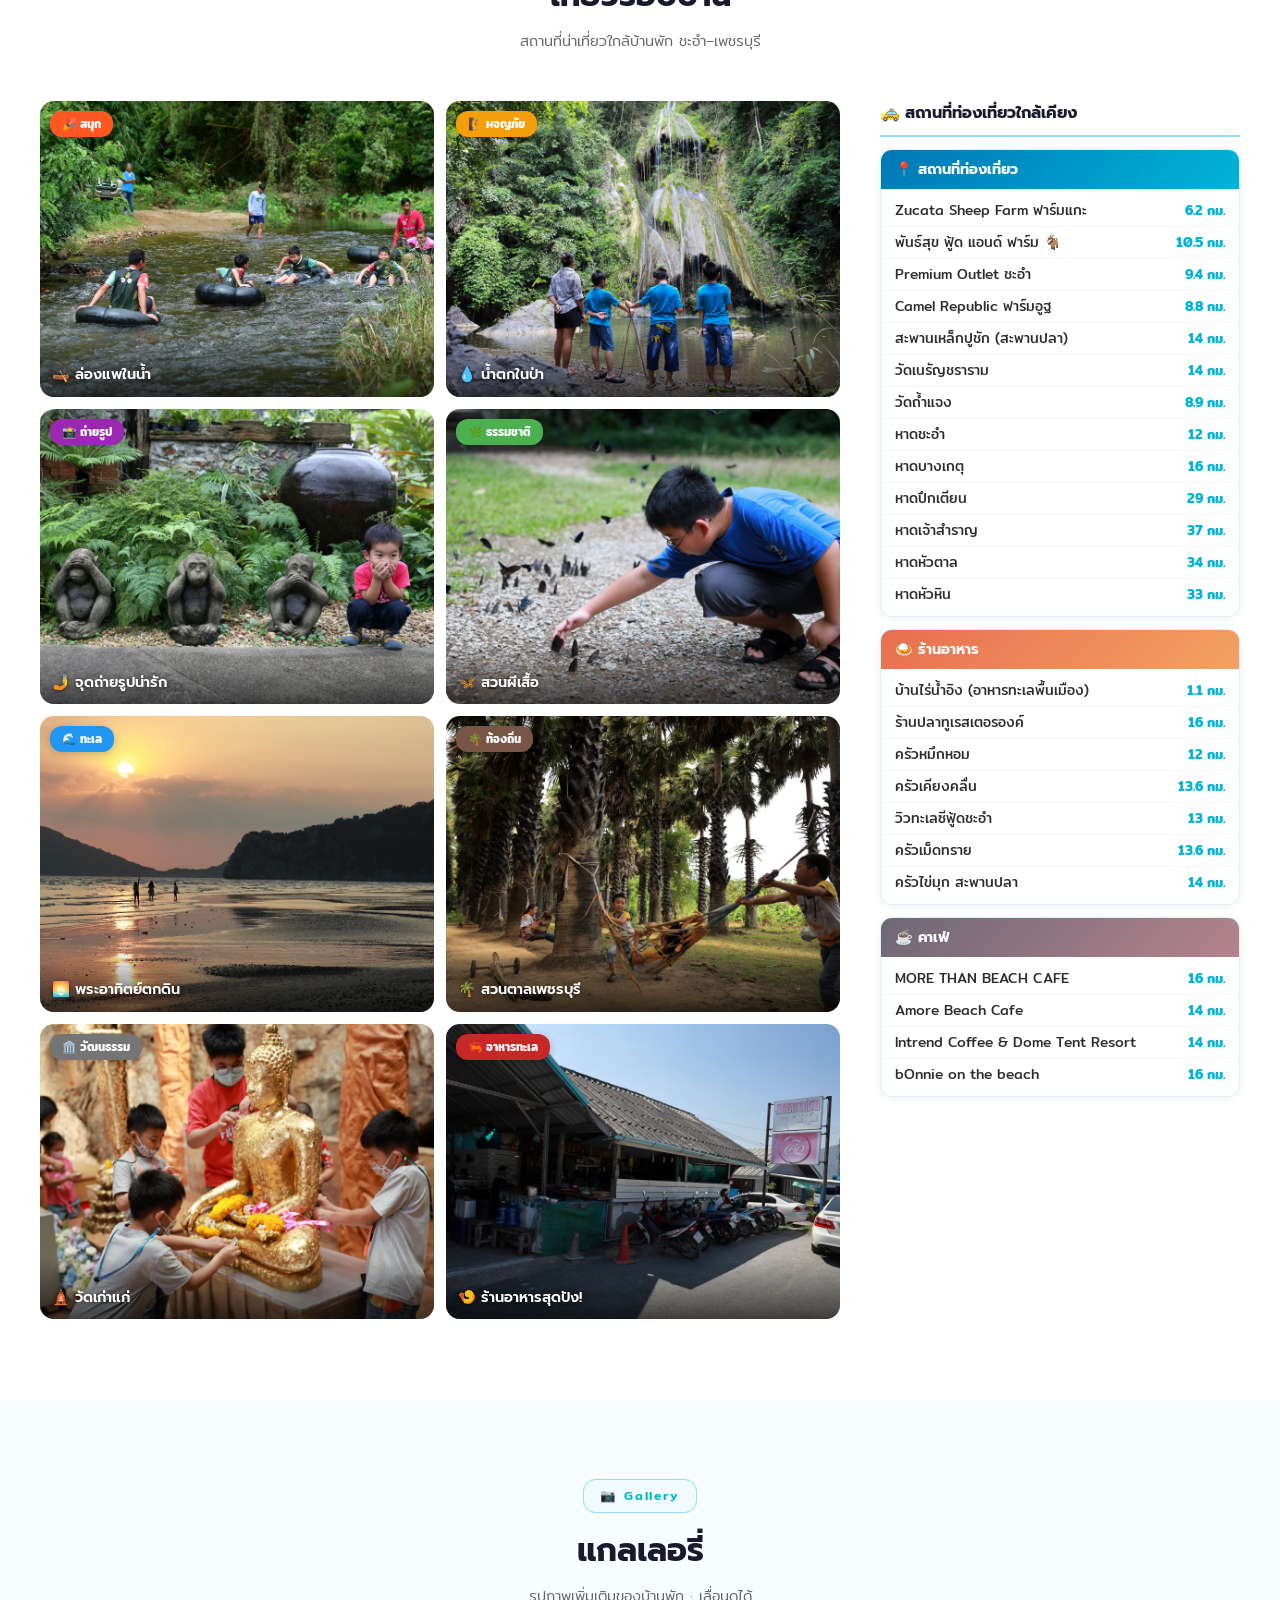
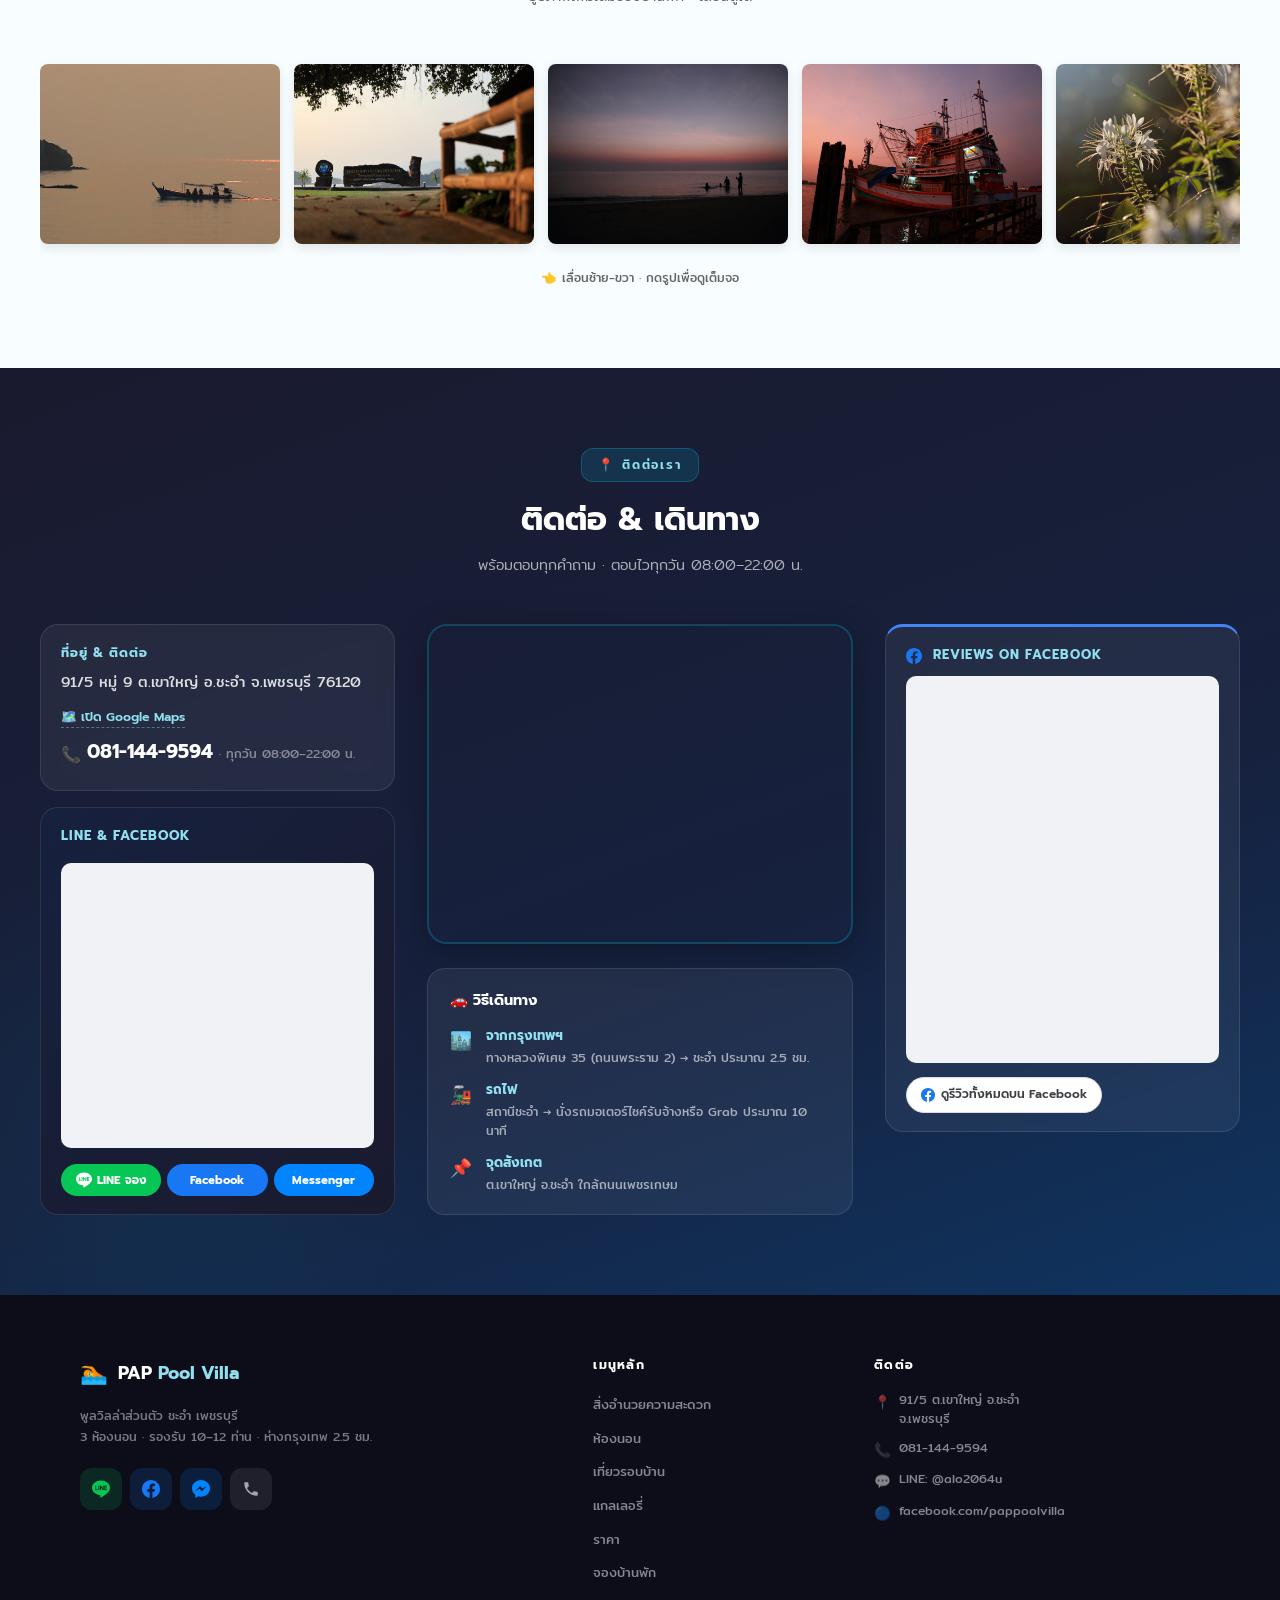
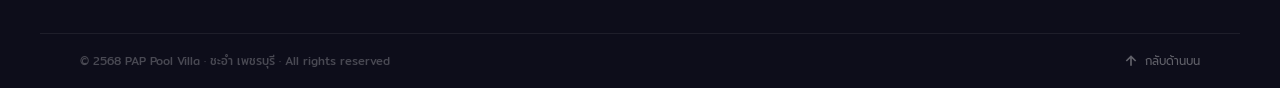
==== commit c41dcb68: "Add files via upload" ====
--- a/index.html
+++ b/index.html
@@ -649,7 +649,7 @@
                 <span>ส่งผ่าน Messenger</span>
               </button>
             </div>
-            <p class="form-submit-note">📋 ระบบจะคัดลอกข้อความ + แสดง QR ให้สแกนด้วยมือถือ</p>
+            <p class="form-submit-note">💻 สำหรับการใช้งานบนคอมพิวเตอร์ — กด Copy แล้วเปิด LINE หรือ Messenger เพื่อส่ง</p>
           </div>
 
         </form>
@@ -1118,16 +1118,17 @@
     <span>Messenger</span>
   </a>
 
-  <!-- ========== SEND MODAL (QR + Desktop) ========== -->
+  <!-- ========== SEND MODAL ========== -->
   <div id="sendModal" class="send-modal" role="dialog" aria-modal="true">
     <div class="send-modal-box">
       <button class="send-modal-close" id="sendModalClose" aria-label="ปิด">✕</button>
+
       <div class="send-modal-header">
         <div class="send-modal-icon">✅</div>
         <h3 class="send-modal-title">ข้อความพร้อมส่งแล้ว!</h3>
-        <p class="send-modal-sub">เลือกช่องทางที่สะดวก</p>
-      </div>
-      <!-- แท็บ LINE / Messenger -->
+        <p class="send-modal-sub">💻 สำหรับการใช้งานบน <strong>คอมพิวเตอร์</strong> เท่านั้น</p>
+      </div>
+
       <div class="send-modal-tabs">
         <button class="send-tab active" id="tabLine">
           <svg width="15" height="15" viewBox="0 0 24 24" fill="currentColor"><path d="M19.365 9.863c.349 0 .63.285.63.631 0 .345-.281.63-.63.63H17.61v1.125h1.755c.349 0 .63.283.63.630 0 .344-.281.629-.63.629h-2.386c-.345 0-.627-.285-.627-.629V8.108c0-.345.282-.63.627-.63h2.386c.349 0 .63.285.63.63 0 .349-.281.63-.63.63H17.61v1.125h1.755zm-3.855 3.016c0 .27-.174.51-.432.596-.064.021-.133.031-.199.031-.211 0-.391-.09-.51-.25l-2.443-3.317v2.94c0 .344-.279.629-.631.629-.346 0-.626-.285-.626-.629V8.108c0-.27.173-.51.43-.595.06-.023.136-.033.194-.033.195 0 .375.105.495.254l2.462 3.33V8.108c0-.345.282-.63.63-.63.345 0 .63.285.63.63v4.771zm-5.741 0c0 .344-.282.629-.631.629-.345 0-.627-.285-.627-.629V8.108c0-.345.282-.63.627-.63.349 0 .631.285.631.63v4.771zm-2.466.629H4.917c-.345 0-.63-.285-.63-.629V8.108c0-.345.285-.63.63-.63.348 0 .63.285.63.63v4.141h1.756c.348 0 .629.283.629.63 0 .344-.281.629-.629.629M24 10.314C24 4.943 18.615.572 12 .572S0 4.943 0 10.314c0 4.811 4.27 8.842 10.035 9.608.391.082.923.258 1.058.59.12.301.079.766.038 1.08l-.164 1.02c-.045.301-.24 1.186 1.049.645 1.291-.539 6.916-4.078 9.436-6.975C23.176 14.393 24 12.458 24 10.314"/></svg>
@@ -1138,40 +1139,39 @@
           Messenger
         </button>
       </div>
+
       <!-- Panel LINE -->
       <div class="send-panel" id="panelLine">
-        <div class="send-qr-wrap">
-          <div class="send-qr-label">📱 ใช้มือถือสแกน QR นี้</div>
-          <div id="qrLine" class="send-qr-box"></div>
-          <div class="send-qr-hint">สแกน → เปิด LINE → วางข้อความ → ส่ง</div>
-        </div>
-        <div class="send-divider"><span>หรือ</span></div>
-        <div class="send-desktop-wrap">
-          <div class="send-desktop-label">💻 ใช้คอมเปิด LINE Desktop</div>
-          <button class="send-btn-open send-btn-line" id="btnOpenLine">
-            <svg width="17" height="17" viewBox="0 0 24 24" fill="currentColor"><path d="M19.365 9.863c.349 0 .63.285.63.631 0 .345-.281.63-.63.63H17.61v1.125h1.755c.349 0 .63.283.63.630 0 .344-.281.629-.63.629h-2.386c-.345 0-.627-.285-.627-.629V8.108c0-.345.282-.63.627-.63h2.386c.349 0 .63.285.63.63 0 .349-.281.63-.63.63H17.61v1.125h1.755zm-3.855 3.016c0 .27-.174.51-.432.596-.064.021-.133.031-.199.031-.211 0-.391-.09-.51-.25l-2.443-3.317v2.94c0 .344-.279.629-.631.629-.346 0-.626-.285-.626-.629V8.108c0-.27.173-.51.43-.595.06-.023.136-.033.194-.033.195 0 .375.105.495.254l2.462 3.33V8.108c0-.345.282-.63.63-.63.345 0 .63.285.63.63v4.771zm-5.741 0c0 .344-.282.629-.631.629-.345 0-.627-.285-.627-.629V8.108c0-.345.282-.63.627-.63.349 0 .631.285.631.63v4.771zm-2.466.629H4.917c-.345 0-.63-.285-.63-.629V8.108c0-.345.285-.63.63-.63.348 0 .63.285.63.63v4.141h1.756c.348 0 .629.283.629.63 0 .344-.281.629-.629.629M24 10.314C24 4.943 18.615.572 12 .572S0 4.943 0 10.314c0 4.811 4.27 8.842 10.035 9.608.391.082.923.258 1.058.59.12.301.079.766.038 1.08l-.164 1.02c-.045.301-.24 1.186 1.049.645 1.291-.539 6.916-4.078 9.436-6.975C23.176 14.393 24 12.458 24 10.314"/></svg>
-            เปิด LINE &amp; วางข้อความ
-          </button>
-          <p class="send-copy-note">📋 คัดลอกข้อความแล้ว — กด <kbd>Ctrl+V</kbd> ใน LINE เพื่อส่ง</p>
-        </div>
-      </div>
+        <div class="send-path-card send-path-desktop">
+          <div class="send-path-title"><span class="send-path-badge">💻 LINE บนคอม</span></div>
+          <div class="send-path-steps">
+            <div class="send-step"><span class="send-step-num">1</span><span>กดปุ่ม <strong>"Copy ข้อความ"</strong> ด้านล่าง</span></div>
+            <div class="send-step"><span class="send-step-num">2</span><span>เปิด <strong>LINE Desktop</strong> หรือ <a href="https://line.me" target="_blank" style="color:#2563eb;font-weight:700;">line.me</a> — <span class="send-step-note">⚠️ ต้องเพิ่มเพื่อน <strong>@alo2064u</strong> ก่อน แล้วเปิดห้องแชต PAP Pool Villa</span></span></div>
+            <div class="send-step"><span class="send-step-num">3</span><span>คลิกช่องพิมพ์ข้อความ → กด <kbd>Ctrl</kbd>+<kbd>V</kbd> หรือ คลิกขวา → <strong>วาง</strong> → ส่ง</span></div>
+          </div>
+        </div>
+        <div class="send-action-group send-action-single">
+          <button class="send-btn-copy send-btn-copy-full" id="btnCopyLine">📋 Copy ข้อความ</button>
+        </div>
+        <p class="send-copied-status" id="copiedStatusLine"></p>
+      </div>
+
       <!-- Panel Messenger -->
       <div class="send-panel" id="panelMessenger" style="display:none;">
-        <div class="send-qr-wrap">
-          <div class="send-qr-label">📱 ใช้มือถือสแกน QR นี้</div>
-          <div id="qrMessenger" class="send-qr-box"></div>
-          <div class="send-qr-hint">สแกน → เปิด Messenger → วางข้อความ → ส่ง</div>
-        </div>
-        <div class="send-divider"><span>หรือ</span></div>
-        <div class="send-desktop-wrap">
-          <div class="send-desktop-label">💻 ใช้คอมเปิด Messenger</div>
-          <button class="send-btn-open send-btn-messenger" id="btnOpenMessenger">
-            <svg width="17" height="17" viewBox="0 0 24 24" fill="currentColor"><path d="M12 0C5.373 0 0 4.974 0 11.111c0 3.498 1.744 6.614 4.469 8.652V24l4.088-2.242c1.092.301 2.246.464 3.443.464 6.627 0 12-4.974 12-11.111S18.627 0 12 0zm1.191 14.963l-3.055-3.26-5.963 3.26L10.732 8l3.131 3.259L19.752 8l-6.561 6.963z"/></svg>
-            เปิด Messenger &amp; วางข้อความ
-          </button>
-          <p class="send-copy-note">📋 คัดลอกข้อความแล้ว — กด <kbd>Ctrl+V</kbd> ใน Messenger เพื่อส่ง</p>
-        </div>
-      </div>
+        <div class="send-path-card send-path-desktop">
+          <div class="send-path-title"><span class="send-path-badge">💻 Messenger บนคอม</span></div>
+          <div class="send-path-steps">
+            <div class="send-step"><span class="send-step-num">1</span><span>กดปุ่ม <strong>"Copy ข้อความ"</strong> ด้านล่าง</span></div>
+            <div class="send-step"><span class="send-step-num">2</span><span>เปิด <a href="https://www.facebook.com/pappoolvilla/" target="_blank" style="color:#2563eb;font-weight:700;">facebook.com/pappoolvilla</a> ใน browser แล้วกด <strong>Message</strong></span></div>
+            <div class="send-step"><span class="send-step-num">3</span><span>คลิกช่องพิมพ์ข้อความ → กด <kbd>Ctrl</kbd>+<kbd>V</kbd> หรือ คลิกขวา → <strong>วาง</strong> → ส่ง</span></div>
+          </div>
+        </div>
+        <div class="send-action-group send-action-single">
+          <button class="send-btn-copy send-btn-copy-full send-btn-copy-ms" id="btnCopyMessenger">📋 Copy ข้อความ</button>
+        </div>
+        <p class="send-copied-status" id="copiedStatusMs"></p>
+      </div>
+
     </div>
   </div>
 
--- a/css/style.css
+++ b/css/style.css
@@ -4826,3 +4826,155 @@
   .send-modal-box { padding: 24px 18px 22px; }
   .send-modal-title { font-size: 1.05rem; }
 }
+
+/* ============================================================
+   SEND MODAL — Path Cards (ปรับปรุงใหม่)
+   ============================================================ */
+
+.send-modal-box {
+  max-height: 90vh;
+  overflow-y: auto;
+}
+
+.send-path-card {
+  border-radius: 14px;
+  padding: 14px 16px;
+  margin-bottom: 10px;
+}
+.send-path-mobile {
+  background: linear-gradient(135deg, #f0fdf4, #dcfce7);
+  border: 1.5px solid #bbf7d0;
+}
+.send-path-desktop {
+  background: linear-gradient(135deg, #eff6ff, #dbeafe);
+  border: 1.5px solid #bfdbfe;
+}
+.send-path-title { margin-bottom: 10px; }
+.send-path-badge {
+  font-family: var(--font-main);
+  font-size: 0.82rem;
+  font-weight: 700;
+  color: var(--dark);
+}
+.send-path-steps {
+  display: flex;
+  flex-direction: column;
+  gap: 6px;
+  margin-bottom: 12px;
+}
+.send-step {
+  display: flex;
+  align-items: flex-start;
+  gap: 8px;
+  font-family: var(--font-body);
+  font-size: 0.82rem;
+  color: var(--text);
+  line-height: 1.5;
+}
+.send-step-num {
+  min-width: 22px;
+  height: 22px;
+  background: var(--dark);
+  color: white;
+  border-radius: 50%;
+  display: flex;
+  align-items: center;
+  justify-content: center;
+  font-size: 0.72rem;
+  font-weight: 700;
+  flex-shrink: 0;
+  margin-top: 1px;
+}
+.send-path-mobile .send-step-num { background: #16a34a; }
+.send-path-desktop .send-step-num { background: #2563eb; }
+
+.send-qr-box-wrap {
+  display: flex;
+  justify-content: center;
+}
+
+/* Action group — 2 ปุ่มเคียงกัน */
+.send-action-group {
+  display: grid;
+  grid-template-columns: 1fr 1fr;
+  gap: 10px;
+  margin-top: 4px;
+}
+.send-btn-copy {
+  display: inline-flex;
+  align-items: center;
+  justify-content: center;
+  gap: 6px;
+  padding: 12px 16px;
+  border: 2px solid #16a34a;
+  border-radius: 50px;
+  background: white;
+  color: #16a34a;
+  font-family: var(--font-main);
+  font-size: 0.88rem;
+  font-weight: 700;
+  cursor: pointer;
+  transition: all 0.2s ease;
+}
+.send-btn-copy:hover {
+  background: #16a34a;
+  color: white;
+}
+.send-btn-copy.copied {
+  background: #16a34a;
+  color: white;
+  border-color: #16a34a;
+}
+.send-btn-copy-ms { border-color: #0084ff; color: #0084ff; }
+.send-btn-copy-ms:hover { background: #0084ff; color: white; }
+.send-btn-copy-ms.copied { background: #0084ff; color: white; }
+
+.send-copied-status {
+  font-family: var(--font-body);
+  font-size: 0.78rem;
+  color: #16a34a;
+  text-align: center;
+  min-height: 20px;
+  margin-top: 6px;
+}
+
+@media (max-width: 420px) {
+  .send-action-group { grid-template-columns: 1fr; }
+}
+
+/* Send Modal — Single full-width copy button */
+.send-action-single {
+  grid-template-columns: 1fr !important;
+}
+.send-btn-copy-full {
+  width: 100%;
+  padding: 14px 20px;
+  font-size: 1rem;
+}
+
+/* Send Modal — subtitle สีชัด */
+.send-modal-sub {
+  font-family: var(--font-body);
+  font-size: 0.88rem;
+  color: #b45309;
+  background: #fef9c3;
+  border: 1px solid #fde68a;
+  border-radius: 8px;
+  padding: 6px 12px;
+  display: inline-block;
+  margin: 0 auto;
+}
+.send-modal-sub strong { color: #92400e; }
+
+/* Send step note */
+.send-step-note {
+  display: block;
+  margin-top: 4px;
+  font-size: 0.78rem;
+  color: #b45309;
+  background: #fef9c3;
+  border-radius: 6px;
+  padding: 4px 8px;
+  line-height: 1.5;
+}
+.send-step-note strong { color: #92400e; }
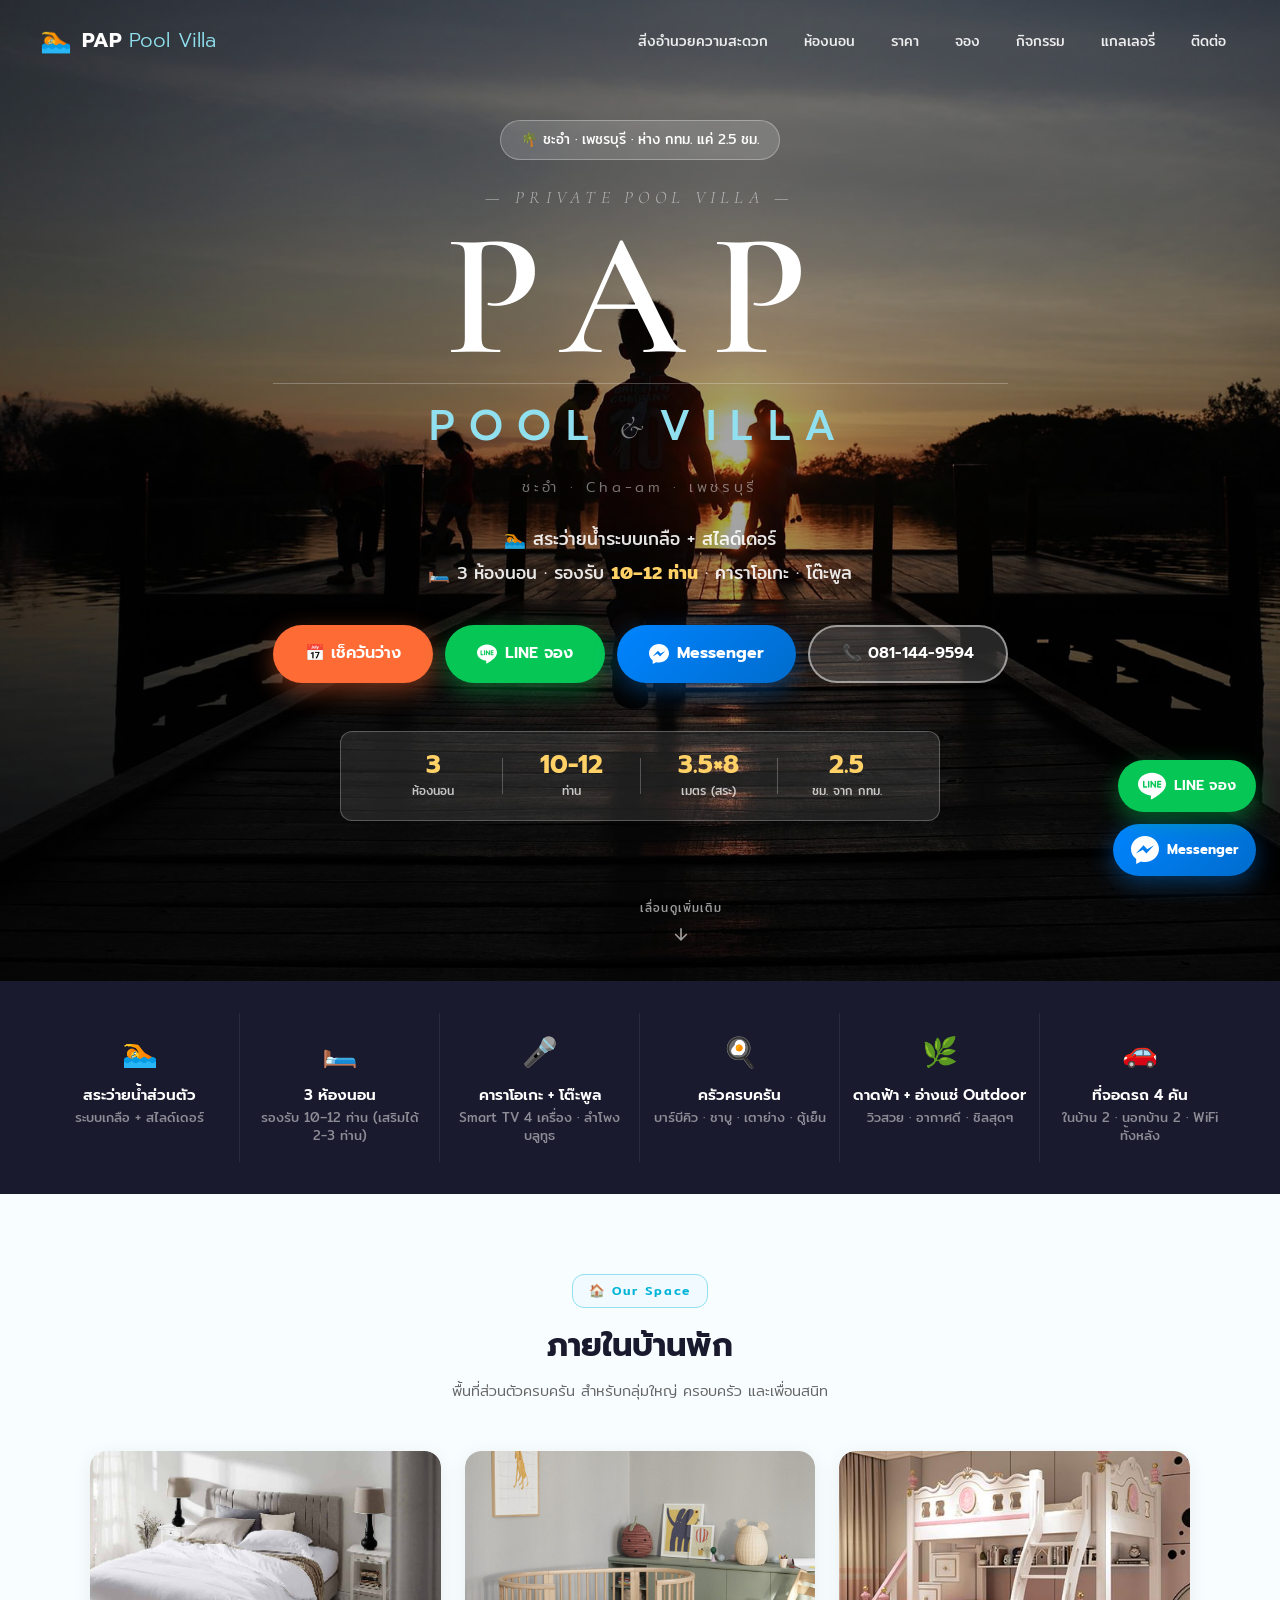
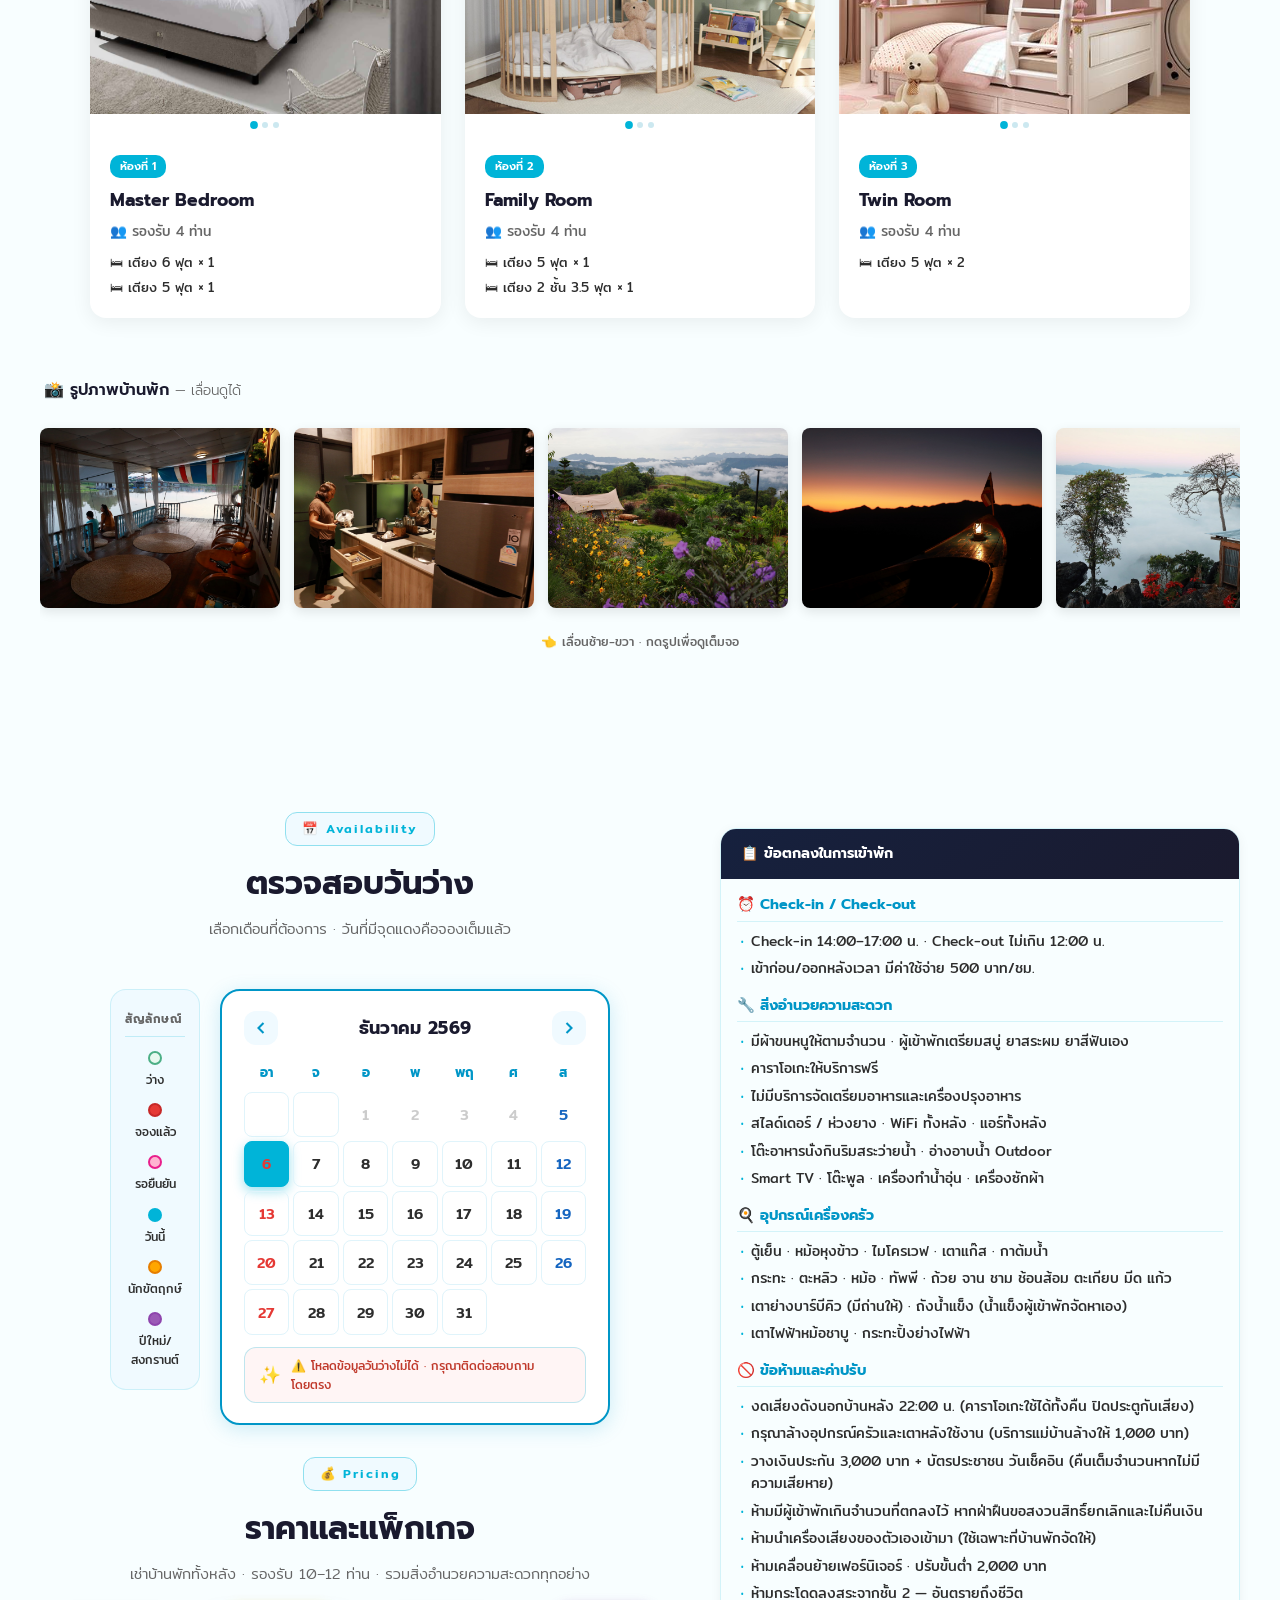
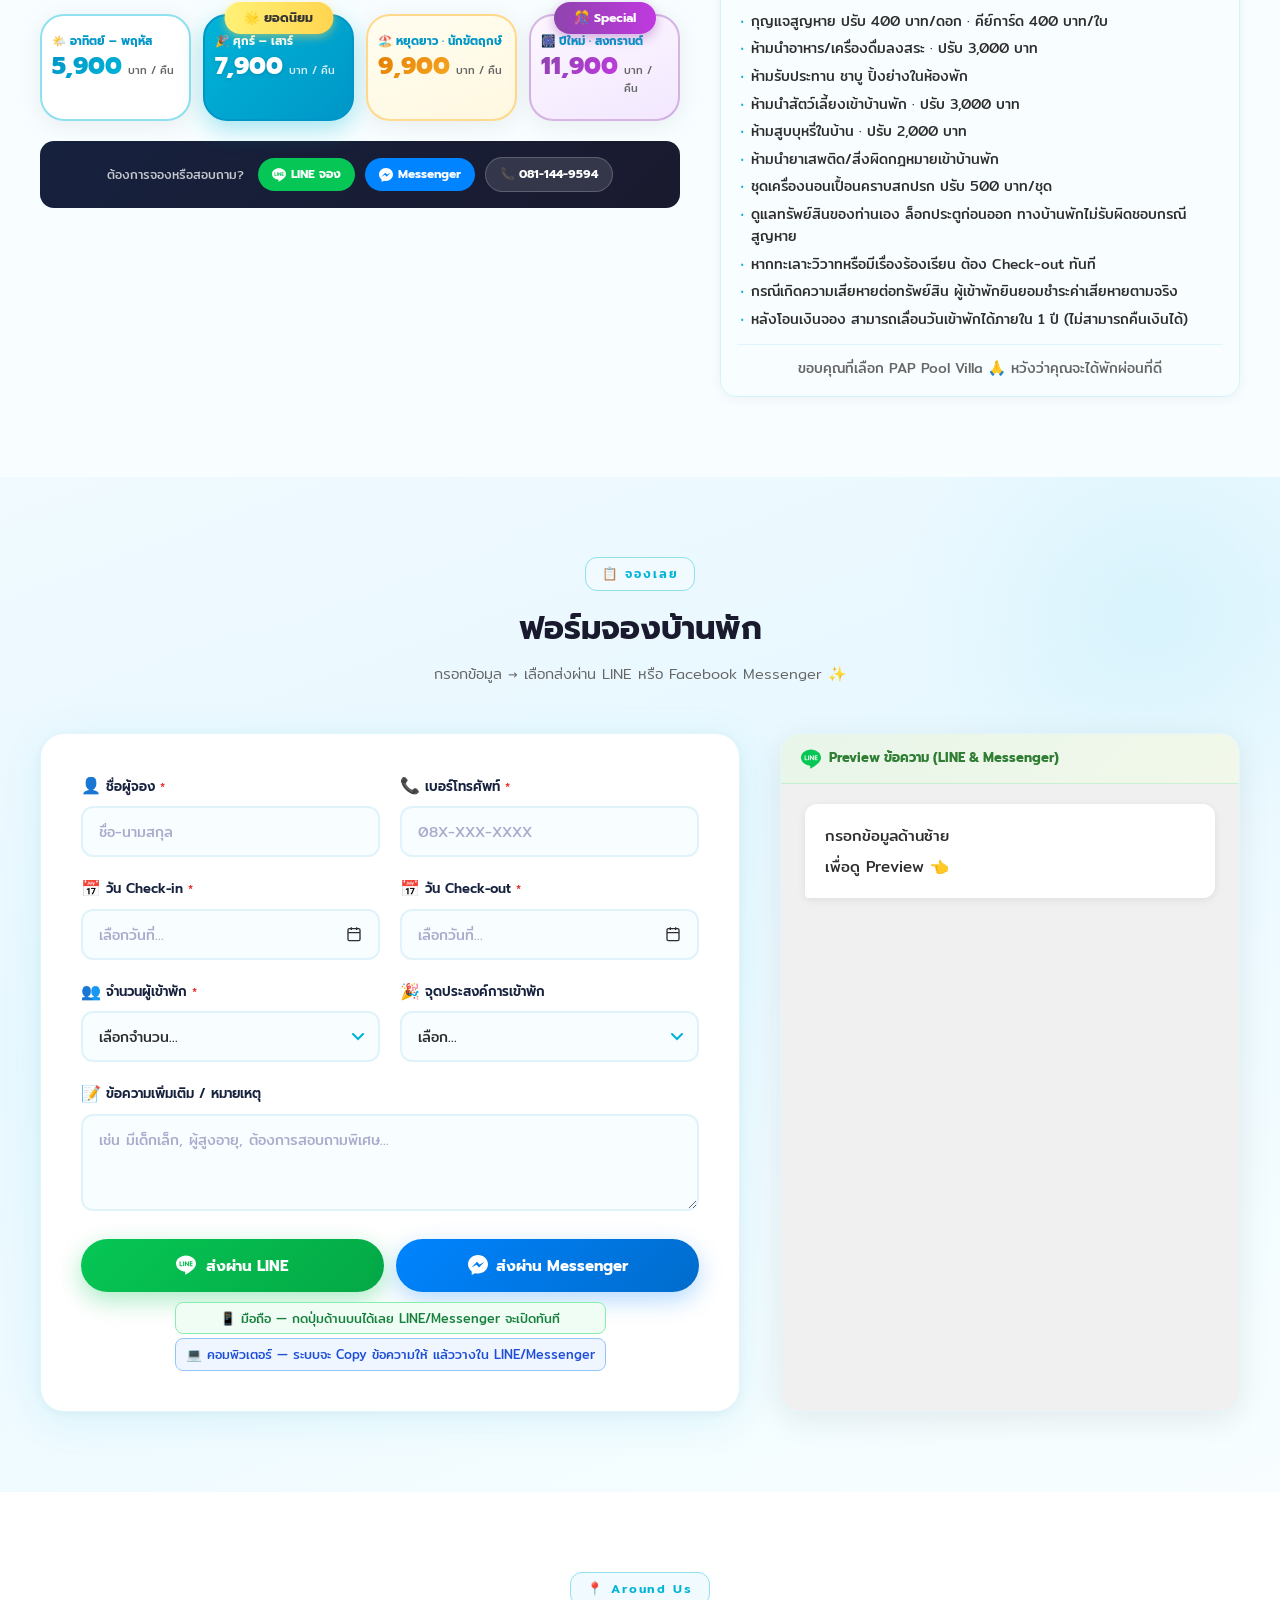
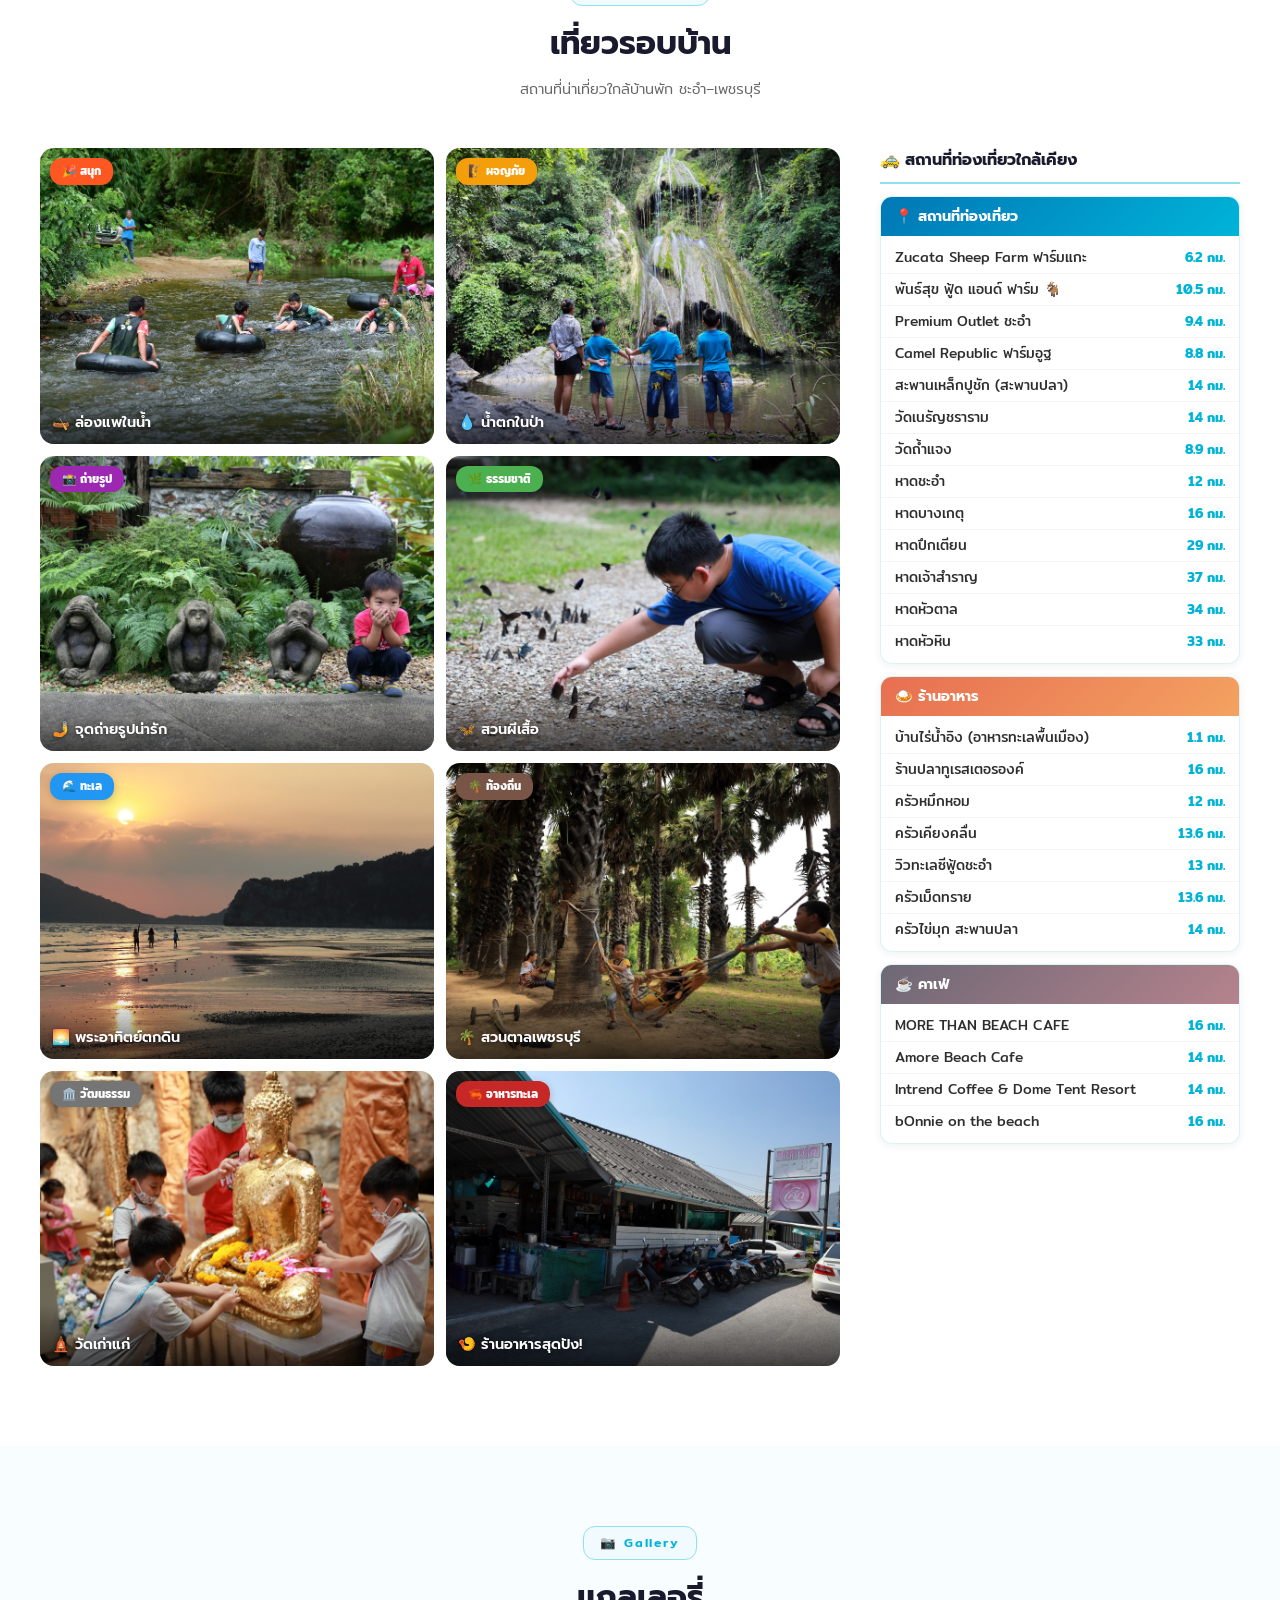
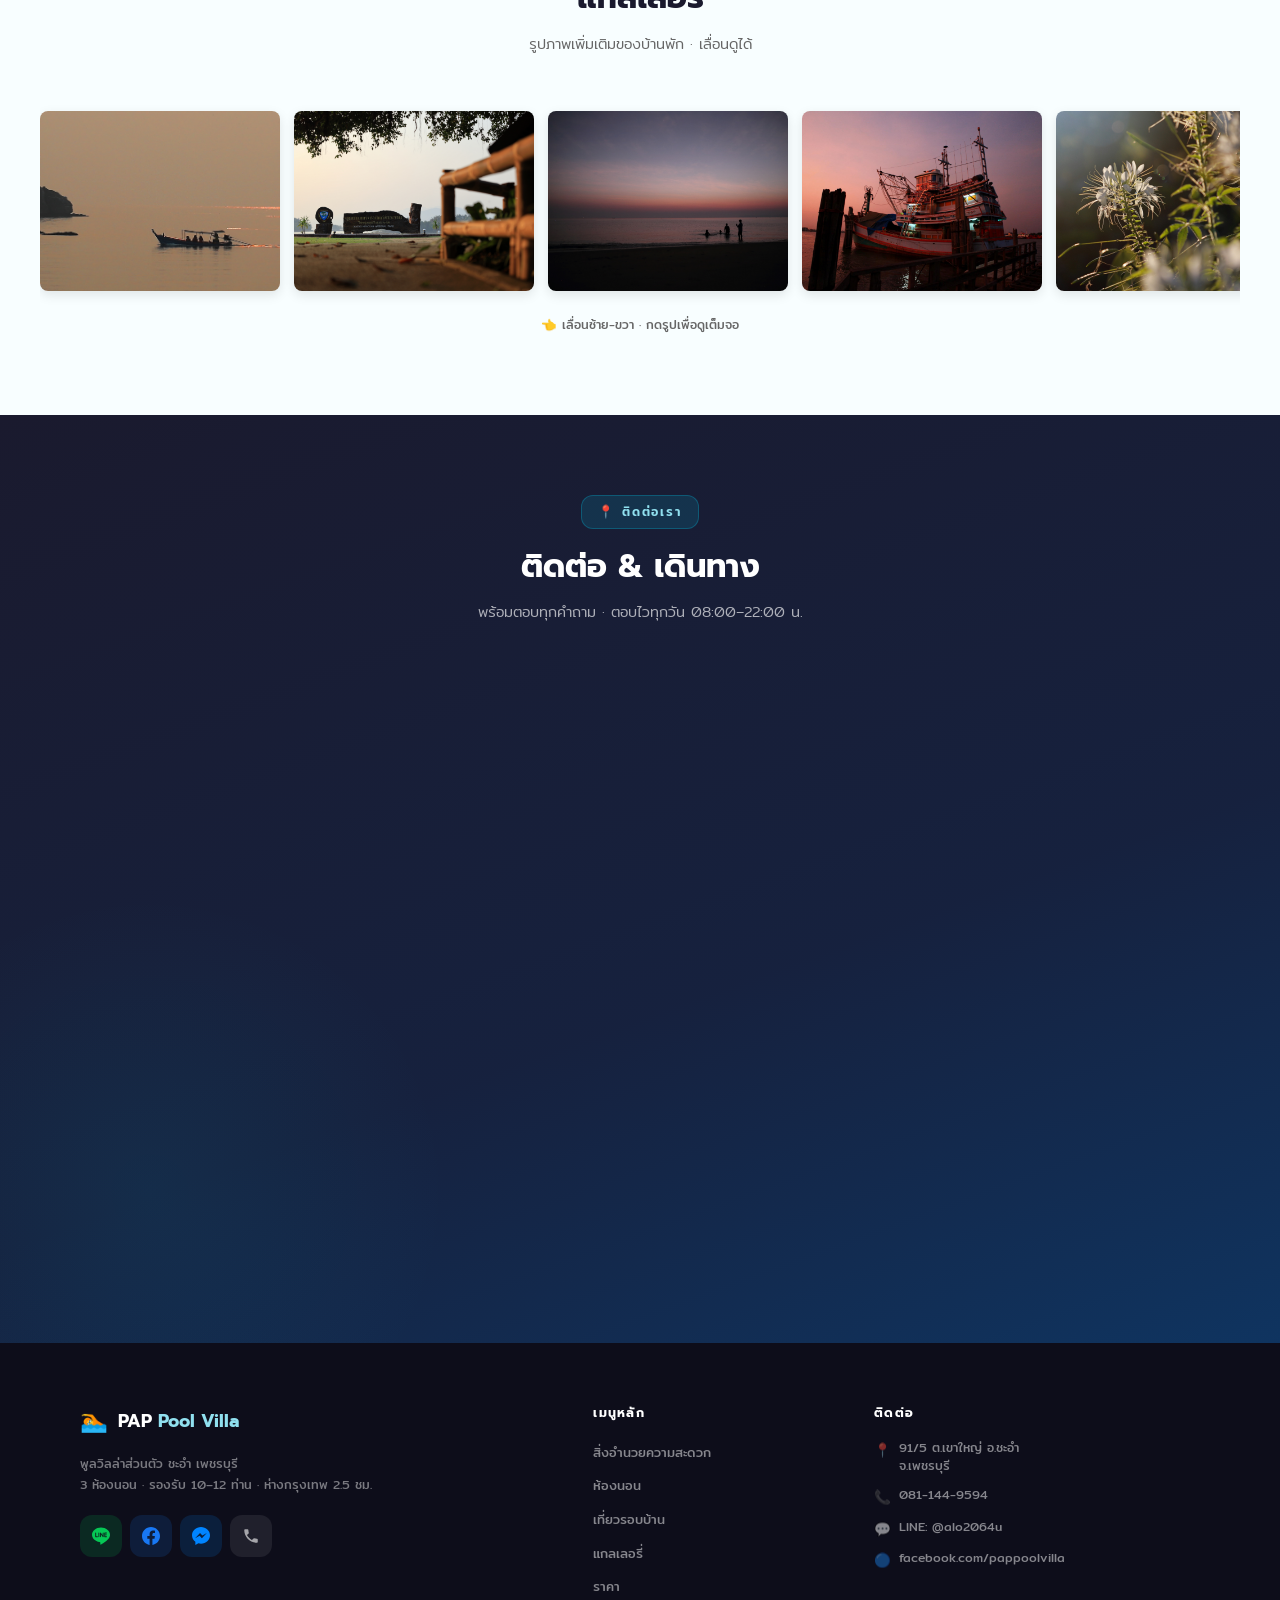
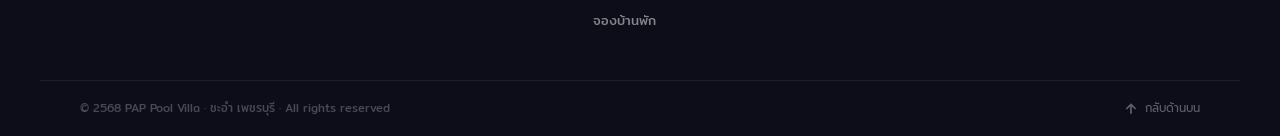
==== commit 71310036: "Add files via upload" ====
--- a/index.html
+++ b/index.html
@@ -649,7 +649,10 @@
                 <span>ส่งผ่าน Messenger</span>
               </button>
             </div>
-            <p class="form-submit-note">💻 สำหรับการใช้งานบนคอมพิวเตอร์ — กด Copy แล้วเปิด LINE หรือ Messenger เพื่อส่ง</p>
+            <p class="form-submit-note">
+              <span class="note-mobile">📱 มือถือ — กดปุ่มด้านบนได้เลย LINE/Messenger จะเปิดทันที</span>
+              <span class="note-desktop">💻 คอมพิวเตอร์ — ระบบจะ Copy ข้อความให้ แล้ววางใน LINE/Messenger</span>
+            </p>
           </div>
 
         </form>
@@ -1126,7 +1129,23 @@
       <div class="send-modal-header">
         <div class="send-modal-icon">✅</div>
         <h3 class="send-modal-title">ข้อความพร้อมส่งแล้ว!</h3>
-        <p class="send-modal-sub">💻 สำหรับการใช้งานบน <strong>คอมพิวเตอร์</strong> เท่านั้น</p>
+        <div class="send-modal-device-guide">
+          <div class="send-device-row send-device-mobile">
+            <span class="send-device-icon">📱</span>
+            <div>
+              <strong>ใช้มือถือ</strong> — ปิด popup นี้ แล้วกดปุ่ม<br/>
+              "ส่งผ่าน LINE" หรือ "ส่งผ่าน Messenger"<br/>
+              <span class="send-device-sub">แอปจะเปิดทันที → กดค้างช่องพิมพ์ → Paste → ส่ง</span>
+            </div>
+          </div>
+          <div class="send-device-row send-device-desktop">
+            <span class="send-device-icon">💻</span>
+            <div>
+              <strong>ใช้คอมพิวเตอร์</strong> — ใช้แท็บด้านล่างนี้ได้เลย<br/>
+              <span class="send-device-sub">กด Copy → เปิด LINE หรือ Messenger → Ctrl+V → ส่ง</span>
+            </div>
+          </div>
+        </div>
       </div>
 
       <div class="send-modal-tabs">
--- a/css/style.css
+++ b/css/style.css
@@ -4978,3 +4978,72 @@
   line-height: 1.5;
 }
 .send-step-note strong { color: #92400e; }
+
+/* ============================================================
+   Send Modal — Device Guide (มือถือ vs คอม)
+   ============================================================ */
+.send-modal-device-guide {
+  display: flex;
+  flex-direction: column;
+  gap: 8px;
+  margin-bottom: 16px;
+}
+.send-device-row {
+  display: flex;
+  align-items: flex-start;
+  gap: 10px;
+  padding: 10px 14px;
+  border-radius: 12px;
+  font-family: var(--font-body);
+  font-size: 0.84rem;
+  line-height: 1.6;
+}
+.send-device-mobile {
+  background: #f0fdf4;
+  border: 1.5px solid #86efac;
+  color: #14532d;
+}
+.send-device-mobile strong { color: #15803d; }
+.send-device-desktop {
+  background: #eff6ff;
+  border: 1.5px solid #93c5fd;
+  color: #1e3a5f;
+}
+.send-device-desktop strong { color: #1d4ed8; }
+.send-device-icon {
+  font-size: 1.3rem;
+  margin-top: 2px;
+  flex-shrink: 0;
+}
+.send-device-sub {
+  display: block;
+  font-size: 0.78rem;
+  opacity: 0.8;
+  margin-top: 2px;
+}
+
+/* Form submit note — 2 แถวสี */
+.form-submit-note {
+  display: flex;
+  flex-direction: column;
+  gap: 4px;
+  text-align: center;
+}
+.note-mobile {
+  font-family: var(--font-body);
+  font-size: 0.80rem;
+  color: #15803d;
+  background: #f0fdf4;
+  border: 1px solid #86efac;
+  border-radius: 8px;
+  padding: 5px 10px;
+}
+.note-desktop {
+  font-family: var(--font-body);
+  font-size: 0.80rem;
+  color: #1d4ed8;
+  background: #eff6ff;
+  border: 1px solid #93c5fd;
+  border-radius: 8px;
+  padding: 5px 10px;
+}
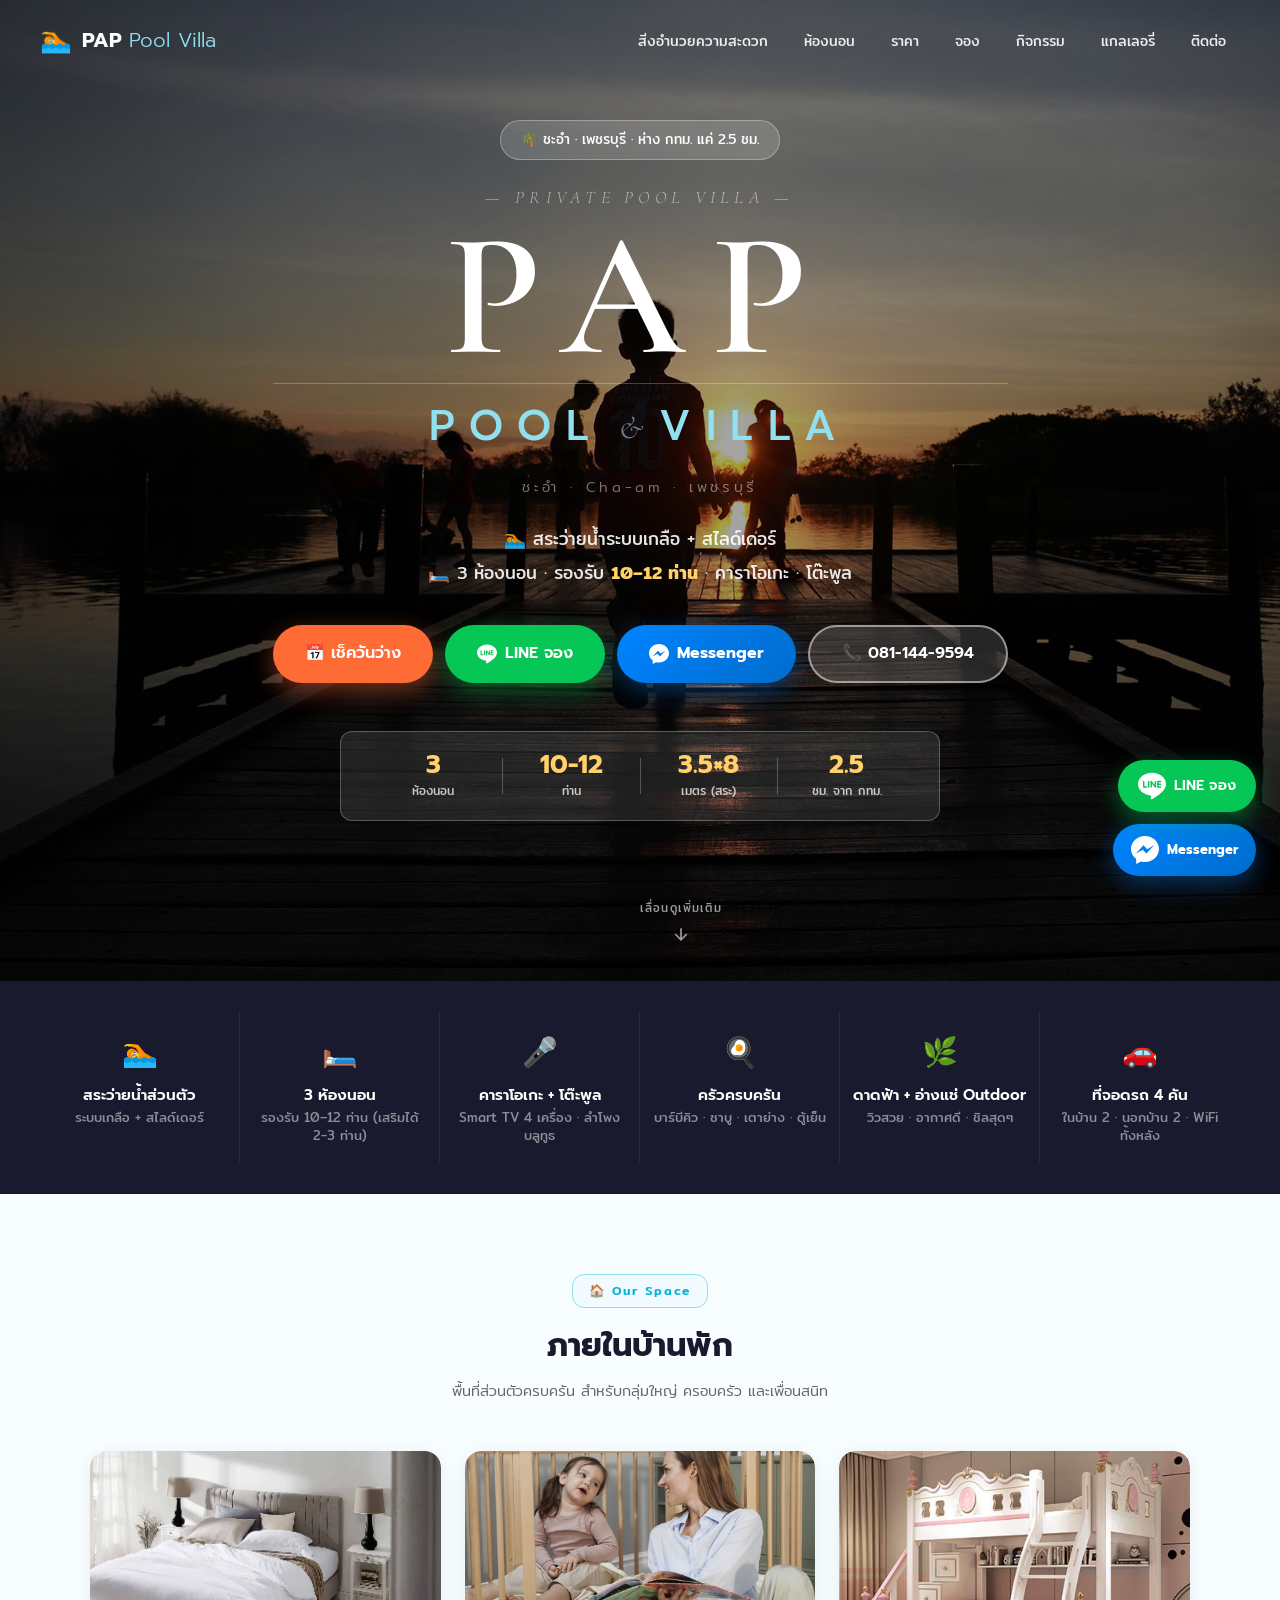
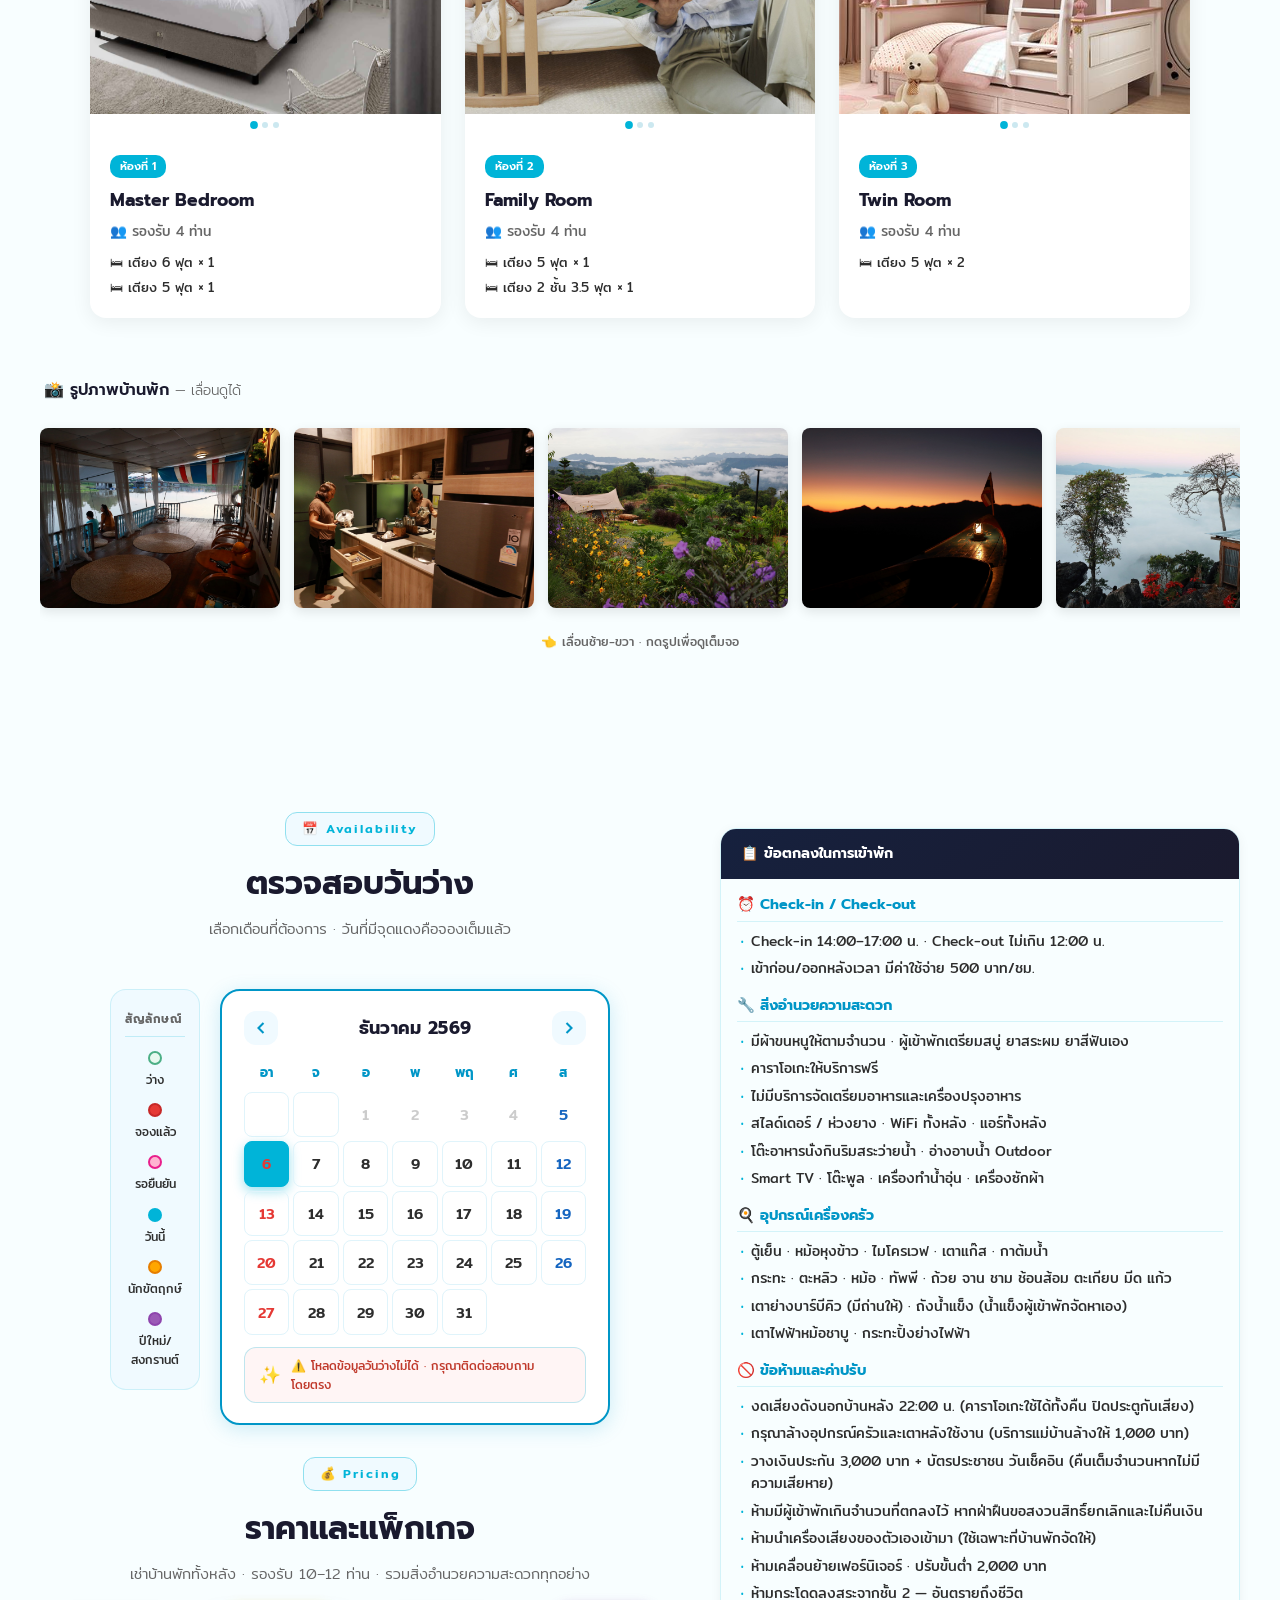
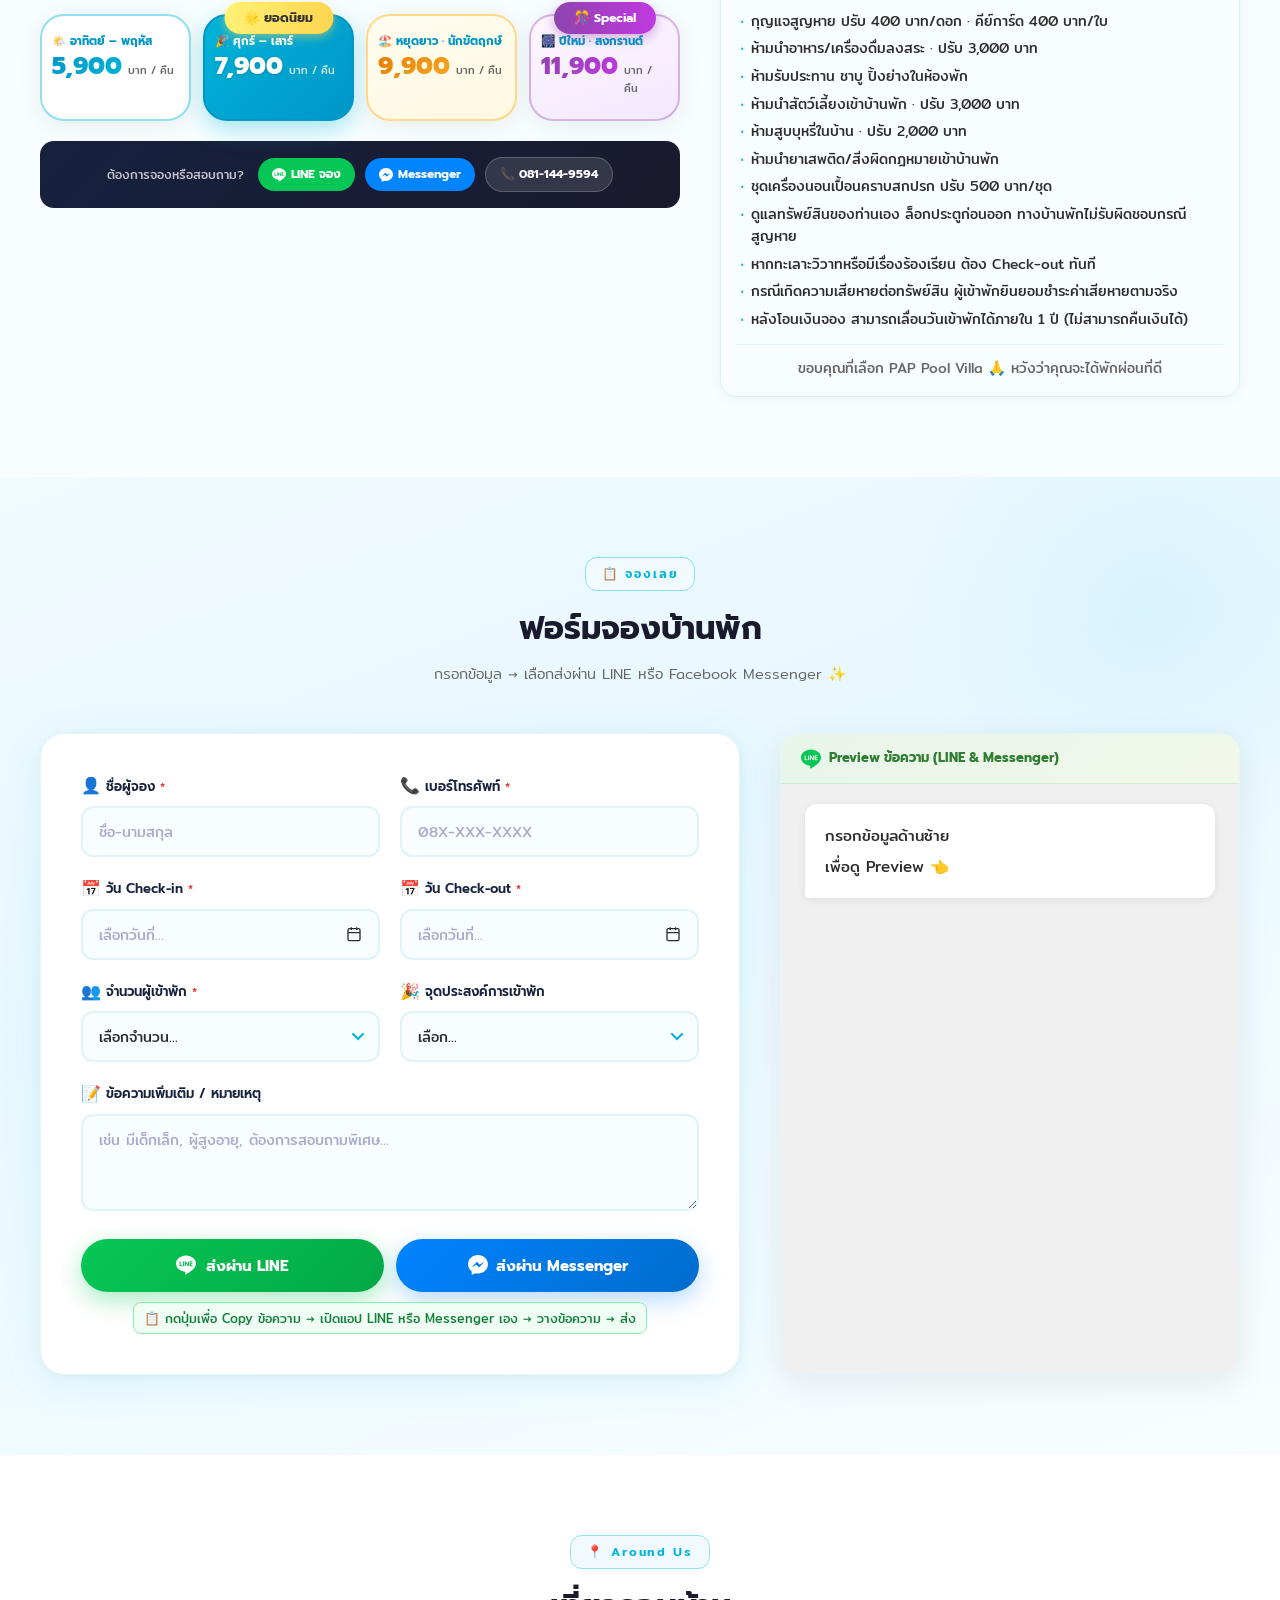
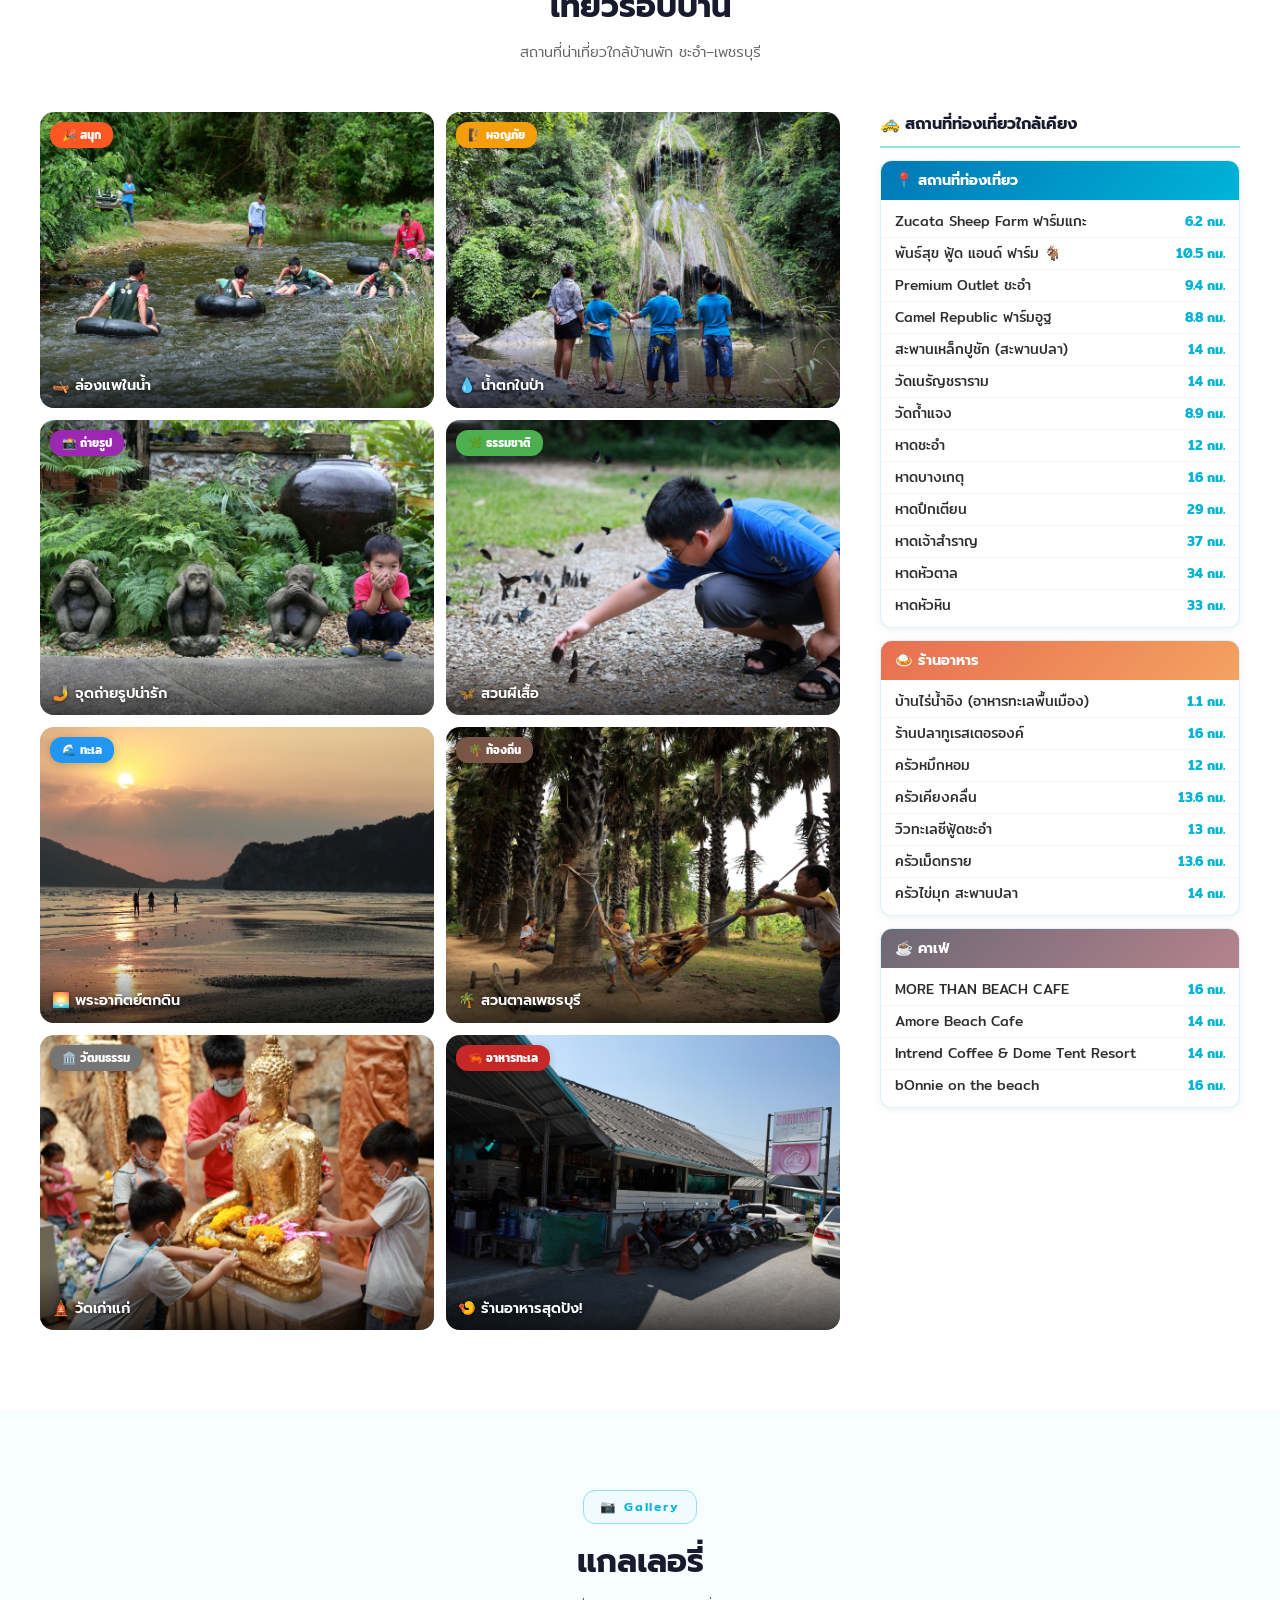
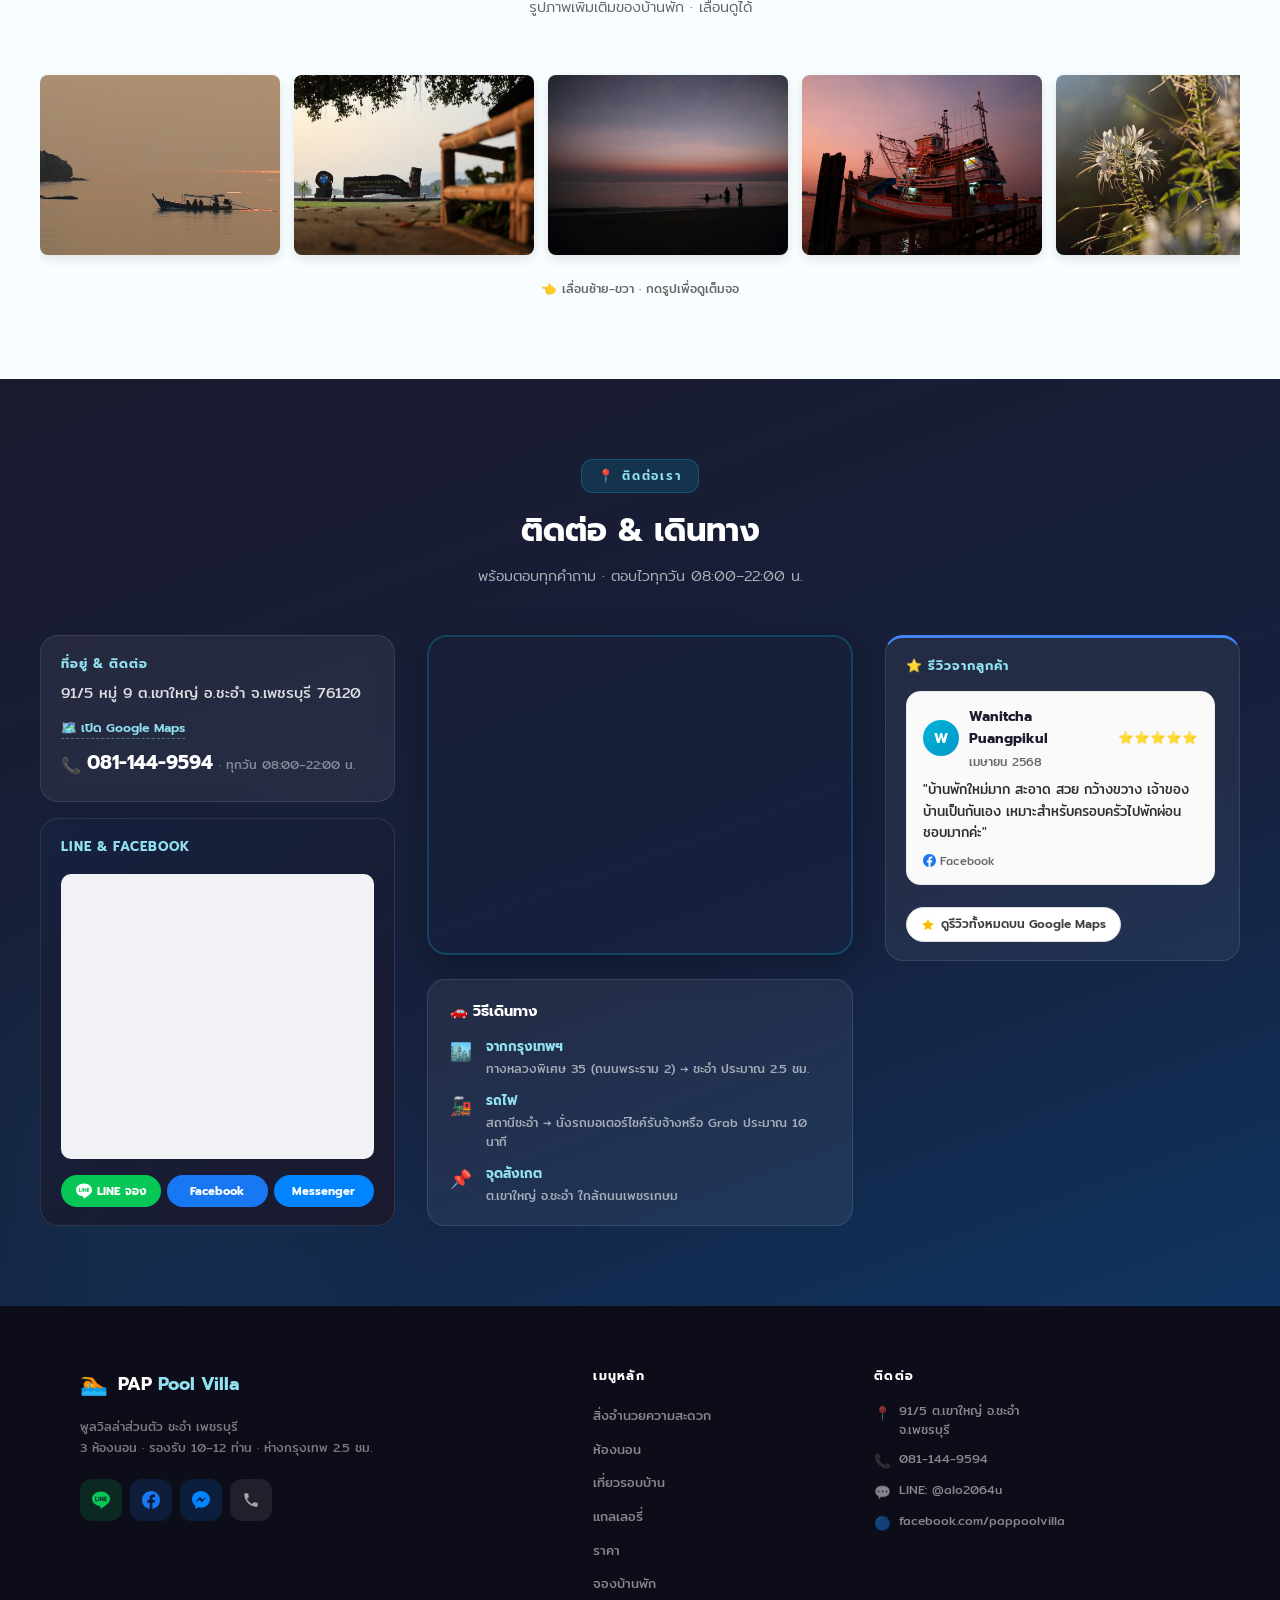
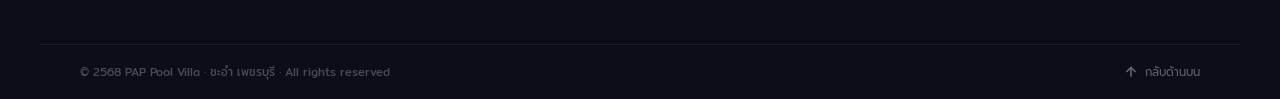
==== commit 41ba5a5a: "Add files via upload" ====
--- a/index.html
+++ b/index.html
@@ -650,8 +650,7 @@
               </button>
             </div>
             <p class="form-submit-note">
-              <span class="note-mobile">📱 มือถือ — กดปุ่มด้านบนได้เลย LINE/Messenger จะเปิดทันที</span>
-              <span class="note-desktop">💻 คอมพิวเตอร์ — ระบบจะ Copy ข้อความให้ แล้ววางใน LINE/Messenger</span>
+              <span class="note-mobile">📋 กดปุ่มเพื่อ Copy ข้อความ → เปิดแอป LINE หรือ Messenger เอง → วางข้อความ → ส่ง</span>
             </p>
           </div>
 
@@ -1007,24 +1006,53 @@
       <div class="contact-reviews-col animate-on-scroll">
         <div class="contact-card contact-card-reviews">
           <div class="contact-card-body">
-            <h4 class="contact-card-title" style="margin-bottom:10px;">
-              <svg width="16" height="16" viewBox="0 0 24 24" fill="#1877f2" style="vertical-align:middle;margin-right:6px;"><path d="M24 12.073c0-6.627-5.373-12-12-12s-12 5.373-12 12c0 5.99 4.388 10.954 10.125 11.854v-8.385H7.078v-3.47h3.047V9.43c0-3.007 1.792-4.669 4.533-4.669 1.312 0 2.686.235 2.686.235v2.953H15.83c-1.491 0-1.956.925-1.956 1.874v2.25h3.328l-.532 3.47h-2.796v8.385C19.612 23.027 24 18.062 24 12.073z"/></svg>
-              REVIEWS ON FACEBOOK
+            <h4 class="contact-card-title" style="margin-bottom:14px;">
+              ⭐ รีวิวจากลูกค้า
             </h4>
-            <!-- Facebook Reviews Plugin -->
-            <div class="fb-page-iframe-wrap">
-              <iframe
-                src="https://www.facebook.com/plugins/page.php?href=https%3A%2F%2Fwww.facebook.com%2Fpappoolvilla&tabs=reviews&width=340&height=380&small_header=true&adapt_container_width=true&hide_cover=false&show_facepile=false"
-                width="100%" height="380"
-                style="border:none;overflow:hidden;border-radius:10px;"
-                scrolling="no" frameborder="0" allowfullscreen="true"
-                allow="autoplay; clipboard-write; encrypted-media; picture-in-picture; web-share">
-              </iframe>
-            </div>
-            <a href="https://www.facebook.com/pappoolvilla/reviews" target="_blank" class="contact-google-review-btn" style="margin-top:8px;">
-              <svg width="14" height="14" viewBox="0 0 24 24" fill="#1877f2"><path d="M24 12.073c0-6.627-5.373-12-12-12s-12 5.373-12 12c0 5.99 4.388 10.954 10.125 11.854v-8.385H7.078v-3.47h3.047V9.43c0-3.007 1.792-4.669 4.533-4.669 1.312 0 2.686.235 2.686.235v2.953H15.83c-1.491 0-1.956.925-1.956 1.874v2.25h3.328l-.532 3.47h-2.796v8.385C19.612 23.027 24 18.062 24 12.073z"/></svg>
-              ดูรีวิวทั้งหมดบน Facebook
+
+            <!-- =====================================================
+                 วิธีเพิ่มรีวิวใหม่ (ทำเองได้ง่ายๆ):
+                 1. Copy บล็อก review-card ด้านล่าง 1 บล็อก
+                 2. วางต่อท้ายรีวิวสุดท้าย (ก่อน </div> ที่มี comment "สิ้นสุดรีวิว")
+                 3. แก้ข้อมูล 4 จุด:
+                    - data-stars="5"       → จำนวนดาว (1-5)
+                    - ชื่อผู้รีวิว          → แก้ใน <span class="rv-name">
+                    - เดือน ปี             → แก้ใน <span class="rv-date">
+                    - ข้อความรีวิว         → แก้ใน <p class="rv-text">
+                 4. Save → Upload index.html ขึ้น GitHub
+                 ===================================================== -->
+
+            <div class="reviews-list">
+
+              <!-- ★ รีวิวที่ 1 — แก้ข้อมูลด้านล่างนี้ -->
+              <div class="review-card" data-stars="5">
+                <div class="rv-header">
+                  <div class="rv-avatar">W</div>
+                  <div class="rv-meta">
+                    <span class="rv-name">Wanitcha Puangpikul</span>
+                    <span class="rv-date">เมษายน 2568</span>
+                  </div>
+                  <div class="rv-stars">⭐⭐⭐⭐⭐</div>
+                </div>
+                <p class="rv-text">"บ้านพักใหม่มาก สะอาด สวย กว้างขวาง เจ้าของบ้านเป็นกันเอง เหมาะสำหรับครอบครัวไปพักผ่อน ชอบมากค่ะ"</p>
+                <div class="rv-source">
+                  <svg width="13" height="13" viewBox="0 0 24 24" fill="#1877f2"><path d="M24 12.073c0-6.627-5.373-12-12-12s-12 5.373-12 12c0 5.99 4.388 10.954 10.125 11.854v-8.385H7.078v-3.47h3.047V9.43c0-3.007 1.792-4.669 4.533-4.669 1.312 0 2.686.235 2.686.235v2.953H15.83c-1.491 0-1.956.925-1.956 1.874v2.25h3.328l-.532 3.47h-2.796v8.385C19.612 23.027 24 18.062 24 12.073z"/></svg>
+                  Facebook
+                </div>
+              </div>
+              <!-- สิ้นสุดรีวิวที่ 1 -->
+
+              <!-- =====================================================
+                   เพิ่มรีวิวใหม่ตรงนี้ — Copy บล็อกด้านบนมาวาง
+                   ===================================================== -->
+
+            </div><!-- สิ้นสุดรีวิว -->
+
+            <a href="https://www.google.com/maps/place/PaP+Pool+Villa+Cha-Am/@12.7993992,99.9110387,17z" target="_blank" class="contact-google-review-btn" style="margin-top:12px;">
+              <svg width="14" height="14" viewBox="0 0 24 24" fill="#fbbc04"><path d="M12 2l3.09 6.26L22 9.27l-5 4.87 1.18 6.88L12 17.77l-6.18 3.25L7 14.14 2 9.27l6.91-1.01L12 2z"/></svg>
+              ดูรีวิวทั้งหมดบน Google Maps
             </a>
+
           </div>
         </div>
       </div>
@@ -1129,25 +1157,10 @@
       <div class="send-modal-header">
         <div class="send-modal-icon">✅</div>
         <h3 class="send-modal-title">ข้อความพร้อมส่งแล้ว!</h3>
-        <div class="send-modal-device-guide">
-          <div class="send-device-row send-device-mobile">
-            <span class="send-device-icon">📱</span>
-            <div>
-              <strong>ใช้มือถือ</strong> — ปิด popup นี้ แล้วกดปุ่ม<br/>
-              "ส่งผ่าน LINE" หรือ "ส่งผ่าน Messenger"<br/>
-              <span class="send-device-sub">แอปจะเปิดทันที → กดค้างช่องพิมพ์ → Paste → ส่ง</span>
-            </div>
-          </div>
-          <div class="send-device-row send-device-desktop">
-            <span class="send-device-icon">💻</span>
-            <div>
-              <strong>ใช้คอมพิวเตอร์</strong> — ใช้แท็บด้านล่างนี้ได้เลย<br/>
-              <span class="send-device-sub">กด Copy → เปิด LINE หรือ Messenger → Ctrl+V → ส่ง</span>
-            </div>
-          </div>
-        </div>
-      </div>
-
+        <p class="send-modal-hint-top">เลือกช่องทางที่ต้องการส่ง</p>
+      </div>
+
+      <!-- แท็บ LINE / Messenger -->
       <div class="send-modal-tabs">
         <button class="send-tab active" id="tabLine">
           <svg width="15" height="15" viewBox="0 0 24 24" fill="currentColor"><path d="M19.365 9.863c.349 0 .63.285.63.631 0 .345-.281.63-.63.63H17.61v1.125h1.755c.349 0 .63.283.63.630 0 .344-.281.629-.63.629h-2.386c-.345 0-.627-.285-.627-.629V8.108c0-.345.282-.63.627-.63h2.386c.349 0 .63.285.63.63 0 .349-.281.63-.63.63H17.61v1.125h1.755zm-3.855 3.016c0 .27-.174.51-.432.596-.064.021-.133.031-.199.031-.211 0-.391-.09-.51-.25l-2.443-3.317v2.94c0 .344-.279.629-.631.629-.346 0-.626-.285-.626-.629V8.108c0-.27.173-.51.43-.595.06-.023.136-.033.194-.033.195 0 .375.105.495.254l2.462 3.33V8.108c0-.345.282-.63.63-.63.345 0 .63.285.63.63v4.771zm-5.741 0c0 .344-.282.629-.631.629-.345 0-.627-.285-.627-.629V8.108c0-.345.282-.63.627-.63.349 0 .631.285.631.63v4.771zm-2.466.629H4.917c-.345 0-.63-.285-.63-.629V8.108c0-.345.285-.63.63-.63.348 0 .63.285.63.63v4.141h1.756c.348 0 .629.283.629.63 0 .344-.281.629-.629.629M24 10.314C24 4.943 18.615.572 12 .572S0 4.943 0 10.314c0 4.811 4.27 8.842 10.035 9.608.391.082.923.258 1.058.59.12.301.079.766.038 1.08l-.164 1.02c-.045.301-.24 1.186 1.049.645 1.291-.539 6.916-4.078 9.436-6.975C23.176 14.393 24 12.458 24 10.314"/></svg>
@@ -1161,12 +1174,23 @@
 
       <!-- Panel LINE -->
       <div class="send-panel" id="panelLine">
-        <div class="send-path-card send-path-desktop">
-          <div class="send-path-title"><span class="send-path-badge">💻 LINE บนคอม</span></div>
-          <div class="send-path-steps">
-            <div class="send-step"><span class="send-step-num">1</span><span>กดปุ่ม <strong>"Copy ข้อความ"</strong> ด้านล่าง</span></div>
-            <div class="send-step"><span class="send-step-num">2</span><span>เปิด <strong>LINE Desktop</strong> หรือ <a href="https://line.me" target="_blank" style="color:#2563eb;font-weight:700;">line.me</a> — <span class="send-step-note">⚠️ ต้องเพิ่มเพื่อน <strong>@alo2064u</strong> ก่อน แล้วเปิดห้องแชต PAP Pool Villa</span></span></div>
-            <div class="send-step"><span class="send-step-num">3</span><span>คลิกช่องพิมพ์ข้อความ → กด <kbd>Ctrl</kbd>+<kbd>V</kbd> หรือ คลิกขวา → <strong>วาง</strong> → ส่ง</span></div>
+        <div class="send-steps-card send-steps-line">
+          <div class="send-steps-title">
+            <svg width="16" height="16" viewBox="0 0 24 24" fill="#06c755"><path d="M19.365 9.863c.349 0 .63.285.63.631 0 .345-.281.63-.63.63H17.61v1.125h1.755c.349 0 .63.283.63.630 0 .344-.281.629-.63.629h-2.386c-.345 0-.627-.285-.627-.629V8.108c0-.345.282-.63.627-.63h2.386c.349 0 .63.285.63.63 0 .349-.281.63-.63.63H17.61v1.125h1.755zm-3.855 3.016c0 .27-.174.51-.432.596-.064.021-.133.031-.199.031-.211 0-.391-.09-.51-.25l-2.443-3.317v2.94c0 .344-.279.629-.631.629-.346 0-.626-.285-.626-.629V8.108c0-.27.173-.51.43-.595.06-.023.136-.033.194-.033.195 0 .375.105.495.254l2.462 3.33V8.108c0-.345.282-.63.63-.63.345 0 .63.285.63.63v4.771zm-5.741 0c0 .344-.282.629-.631.629-.345 0-.627-.285-.627-.629V8.108c0-.345.282-.63.627-.63.349 0 .631.285.631.63v4.771zm-2.466.629H4.917c-.345 0-.63-.285-.63-.629V8.108c0-.345.285-.63.63-.63.348 0 .63.285.63.63v4.141h1.756c.348 0 .629.283.629.63 0 .344-.281.629-.629.629M24 10.314C24 4.943 18.615.572 12 .572S0 4.943 0 10.314c0 4.811 4.27 8.842 10.035 9.608.391.082.923.258 1.058.59.12.301.079.766.038 1.08l-.164 1.02c-.045.301-.24 1.186 1.049.645 1.291-.539 6.916-4.078 9.436-6.975C23.176 14.393 24 12.458 24 10.314"/></svg>
+            วิธีส่งผ่าน LINE
+          </div>
+          <div class="send-step"><span class="send-step-num send-step-green">1</span>
+            <span>กดปุ่ม <strong>"Copy ข้อความ"</strong> ด้านล่าง</span>
+          </div>
+          <div class="send-step"><span class="send-step-num send-step-green">2</span>
+            <span>เปิดแอป <strong>LINE</strong> เอง<br/>
+            <span class="send-step-note-green">⚠️ ต้องเพิ่มเพื่อน <strong>@alo2064u</strong> ก่อน แล้วเปิดห้องแชต PAP Pool Villa</span></span>
+          </div>
+          <div class="send-step"><span class="send-step-num send-step-green">3</span>
+            <span>คลิกช่องพิมพ์ข้อความ<br/>
+            💻 คอม → กด <kbd>Ctrl</kbd>+<kbd>V</kbd> หรือ คลิกขวา → <strong>วาง</strong><br/>
+            📱 มือถือ → กดค้าง → <strong>วาง (Paste)</strong><br/>
+            แล้วกด <strong>ส่ง</strong></span>
           </div>
         </div>
         <div class="send-action-group send-action-single">
@@ -1177,12 +1201,23 @@
 
       <!-- Panel Messenger -->
       <div class="send-panel" id="panelMessenger" style="display:none;">
-        <div class="send-path-card send-path-desktop">
-          <div class="send-path-title"><span class="send-path-badge">💻 Messenger บนคอม</span></div>
-          <div class="send-path-steps">
-            <div class="send-step"><span class="send-step-num">1</span><span>กดปุ่ม <strong>"Copy ข้อความ"</strong> ด้านล่าง</span></div>
-            <div class="send-step"><span class="send-step-num">2</span><span>เปิด <a href="https://www.facebook.com/pappoolvilla/" target="_blank" style="color:#2563eb;font-weight:700;">facebook.com/pappoolvilla</a> ใน browser แล้วกด <strong>Message</strong></span></div>
-            <div class="send-step"><span class="send-step-num">3</span><span>คลิกช่องพิมพ์ข้อความ → กด <kbd>Ctrl</kbd>+<kbd>V</kbd> หรือ คลิกขวา → <strong>วาง</strong> → ส่ง</span></div>
+        <div class="send-steps-card send-steps-ms">
+          <div class="send-steps-title">
+            <svg width="16" height="16" viewBox="0 0 24 24" fill="#0084ff"><path d="M12 0C5.373 0 0 4.974 0 11.111c0 3.498 1.744 6.614 4.469 8.652V24l4.088-2.242c1.092.301 2.246.464 3.443.464 6.627 0 12-4.974 12-11.111S18.627 0 12 0zm1.191 14.963l-3.055-3.26-5.963 3.26L10.732 8l3.131 3.259L19.752 8l-6.561 6.963z"/></svg>
+            วิธีส่งผ่าน Messenger
+          </div>
+          <div class="send-step"><span class="send-step-num send-step-blue">1</span>
+            <span>กดปุ่ม <strong>"Copy ข้อความ"</strong> ด้านล่าง</span>
+          </div>
+          <div class="send-step"><span class="send-step-num send-step-blue">2</span>
+            <span>เปิดแอป <strong>Messenger</strong> หรือ <a href="https://www.facebook.com/pappoolvilla/" target="_blank" style="color:#0084ff;font-weight:700;">facebook.com/pappoolvilla</a> เอง<br/>
+            <span class="send-step-note-blue">แล้วกดปุ่ม <strong>Message</strong> เพื่อเปิดห้องแชต</span></span>
+          </div>
+          <div class="send-step"><span class="send-step-num send-step-blue">3</span>
+            <span>คลิกช่องพิมพ์ข้อความ<br/>
+            💻 คอม → กด <kbd>Ctrl</kbd>+<kbd>V</kbd> หรือ คลิกขวา → <strong>วาง</strong><br/>
+            📱 มือถือ → กดค้าง → <strong>วาง (Paste)</strong><br/>
+            แล้วกด <strong>ส่ง</strong></span>
           </div>
         </div>
         <div class="send-action-group send-action-single">
--- a/css/style.css
+++ b/css/style.css
@@ -4724,7 +4724,7 @@
 
 .send-modal-box {
   background: #fff; border-radius: 24px; padding: 32px 28px 28px;
-  width: 100%; max-width: 420px; position: relative;
+  width: 100%; max-width: 560px; position: relative;
   box-shadow: 0 24px 60px rgba(0,0,0,0.18);
   transform: translateY(20px); transition: transform 0.25s ease;
 }
@@ -5047,3 +5047,143 @@
   border-radius: 8px;
   padding: 5px 10px;
 }
+
+/* ============================================================
+   Send Modal — Steps Card (ใหม่)
+   ============================================================ */
+.send-modal-hint-top {
+  font-family: var(--font-body);
+  font-size: 0.84rem;
+  color: var(--text-light);
+  margin: 0;
+}
+.send-steps-card {
+  border-radius: 14px;
+  padding: 16px 18px;
+  margin-bottom: 14px;
+  display: flex;
+  flex-direction: column;
+  gap: 12px;
+}
+.send-steps-line {
+  background: #f0fdf4;
+  border: 1.5px solid #86efac;
+}
+.send-steps-ms {
+  background: #eff6ff;
+  border: 1.5px solid #93c5fd;
+}
+.send-steps-title {
+  display: flex;
+  align-items: center;
+  gap: 7px;
+  font-family: var(--font-main);
+  font-size: 0.92rem;
+  font-weight: 700;
+  color: var(--dark);
+  padding-bottom: 10px;
+  border-bottom: 1px solid rgba(0,0,0,0.07);
+}
+.send-step-num {
+  min-width: 24px;
+  height: 24px;
+  border-radius: 50%;
+  display: flex;
+  align-items: center;
+  justify-content: center;
+  font-size: 0.75rem;
+  font-weight: 700;
+  color: white;
+  flex-shrink: 0;
+  margin-top: 2px;
+}
+.send-step-green { background: #16a34a; }
+.send-step-blue  { background: #2563eb; }
+
+.send-step-note-green {
+  display: block;
+  margin-top: 5px;
+  font-size: 0.78rem;
+  color: #92400e;
+  background: #fef9c3;
+  border: 1px solid #fde68a;
+  border-radius: 6px;
+  padding: 5px 8px;
+  line-height: 1.5;
+}
+.send-step-note-green strong { color: #92400e; }
+
+.send-step-note-blue {
+  display: block;
+  margin-top: 5px;
+  font-size: 0.78rem;
+  color: #1e40af;
+  background: #dbeafe;
+  border: 1px solid #93c5fd;
+  border-radius: 6px;
+  padding: 5px 8px;
+  line-height: 1.5;
+}
+.send-step-note-blue strong { color: #1e40af; }
+
+/* ============================================================
+   REVIEW CARDS
+   ============================================================ */
+.reviews-list {
+  display: flex;
+  flex-direction: column;
+  gap: 14px;
+  max-height: 420px;
+  overflow-y: auto;
+  padding-right: 4px;
+}
+.review-card {
+  background: #fafafa;
+  border: 1px solid #e8e8e8;
+  border-radius: 14px;
+  padding: 14px 16px;
+  transition: box-shadow 0.2s;
+}
+.review-card:hover { box-shadow: 0 4px 16px rgba(0,0,0,0.08); }
+
+.rv-header {
+  display: flex;
+  align-items: center;
+  gap: 10px;
+  margin-bottom: 8px;
+}
+.rv-avatar {
+  width: 36px; height: 36px;
+  border-radius: 50%;
+  background: linear-gradient(135deg, var(--primary), var(--primary-dark, #0099b8));
+  color: white;
+  display: flex; align-items: center; justify-content: center;
+  font-family: var(--font-main);
+  font-size: 0.9rem; font-weight: 700;
+  flex-shrink: 0;
+}
+.rv-meta {
+  flex: 1;
+  display: flex; flex-direction: column; gap: 2px;
+}
+.rv-name {
+  font-family: var(--font-main);
+  font-size: 0.86rem; font-weight: 700;
+  color: var(--dark);
+}
+.rv-date {
+  font-family: var(--font-body);
+  font-size: 0.75rem; color: var(--text-light);
+}
+.rv-stars { font-size: 0.78rem; white-space: nowrap; }
+
+.rv-text {
+  font-family: var(--font-body);
+  font-size: 0.84rem; color: var(--text);
+  line-height: 1.6; margin: 0 0 8px;
+}
+.rv-source {
+  display: flex; align-items: center; gap: 4px;
+  font-family: var(--font-body);
+  font-size: 0.72rem; color: var(--text-light);
+}
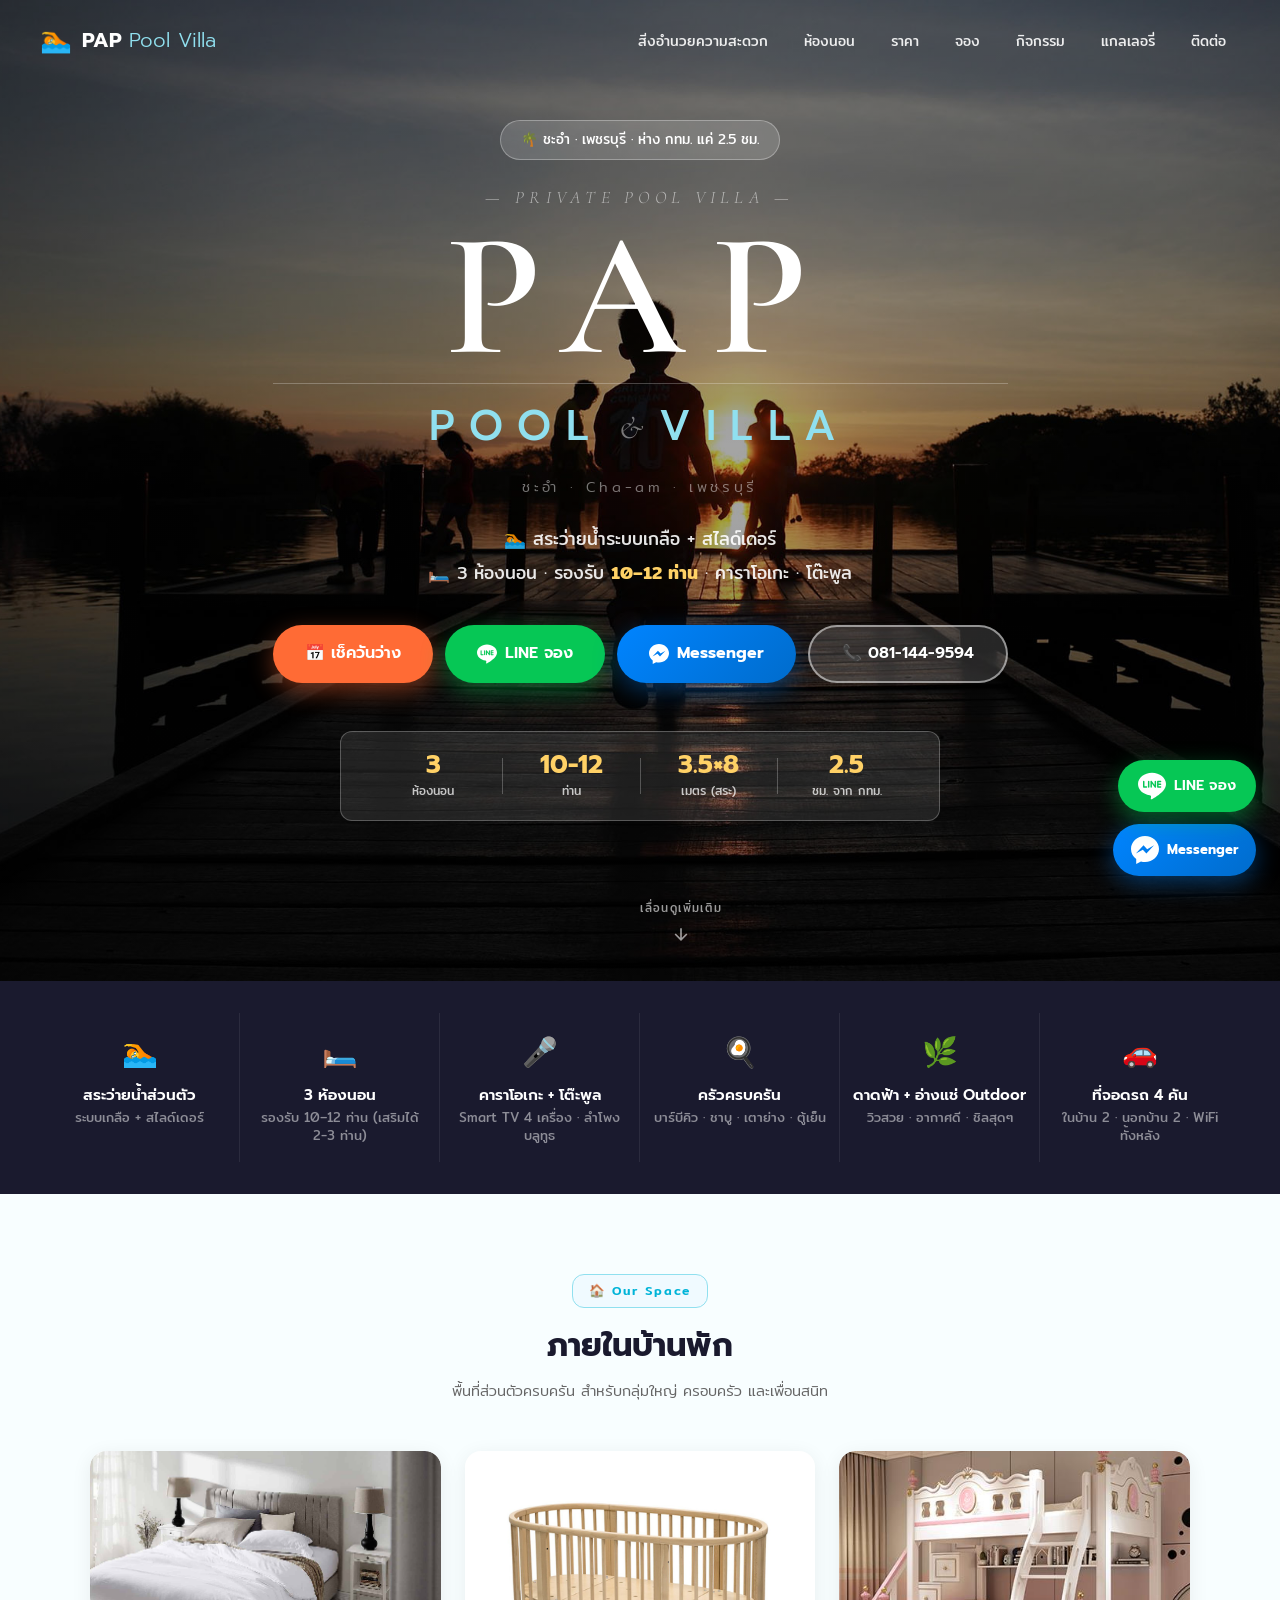
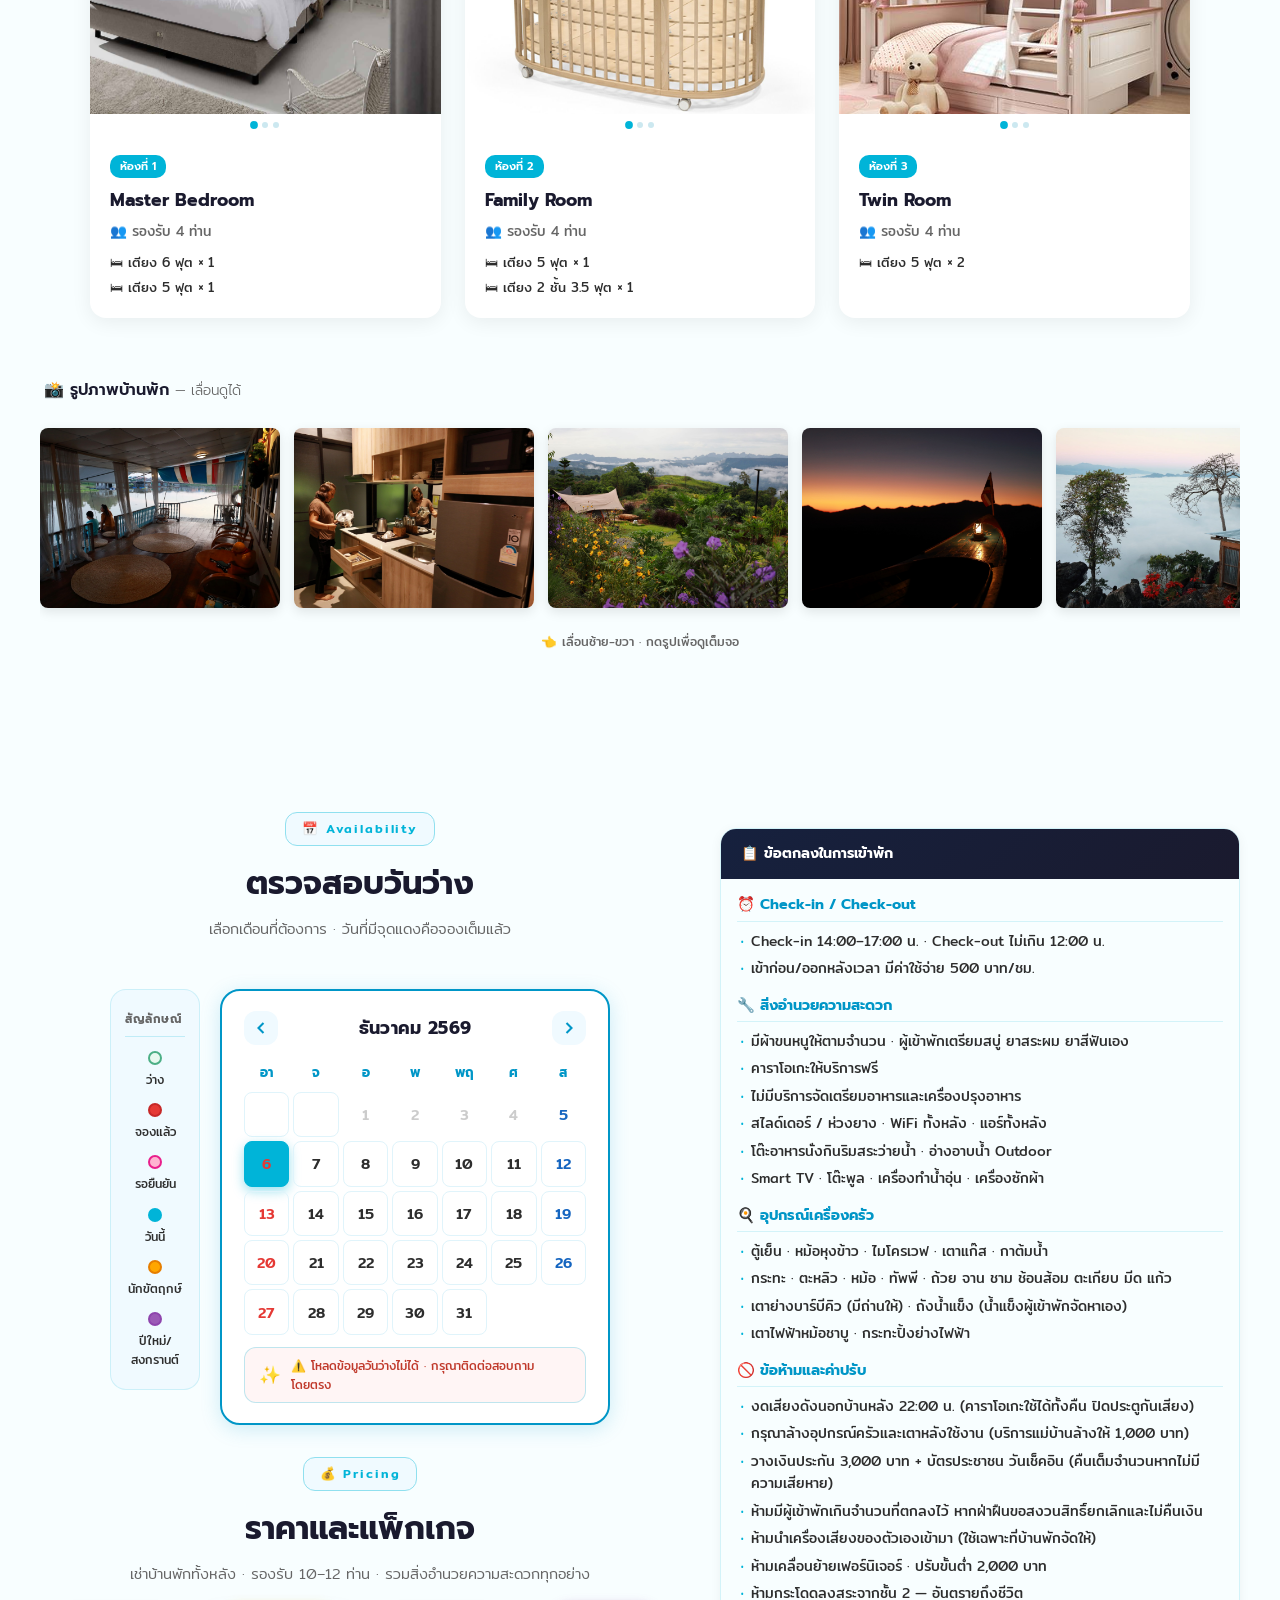
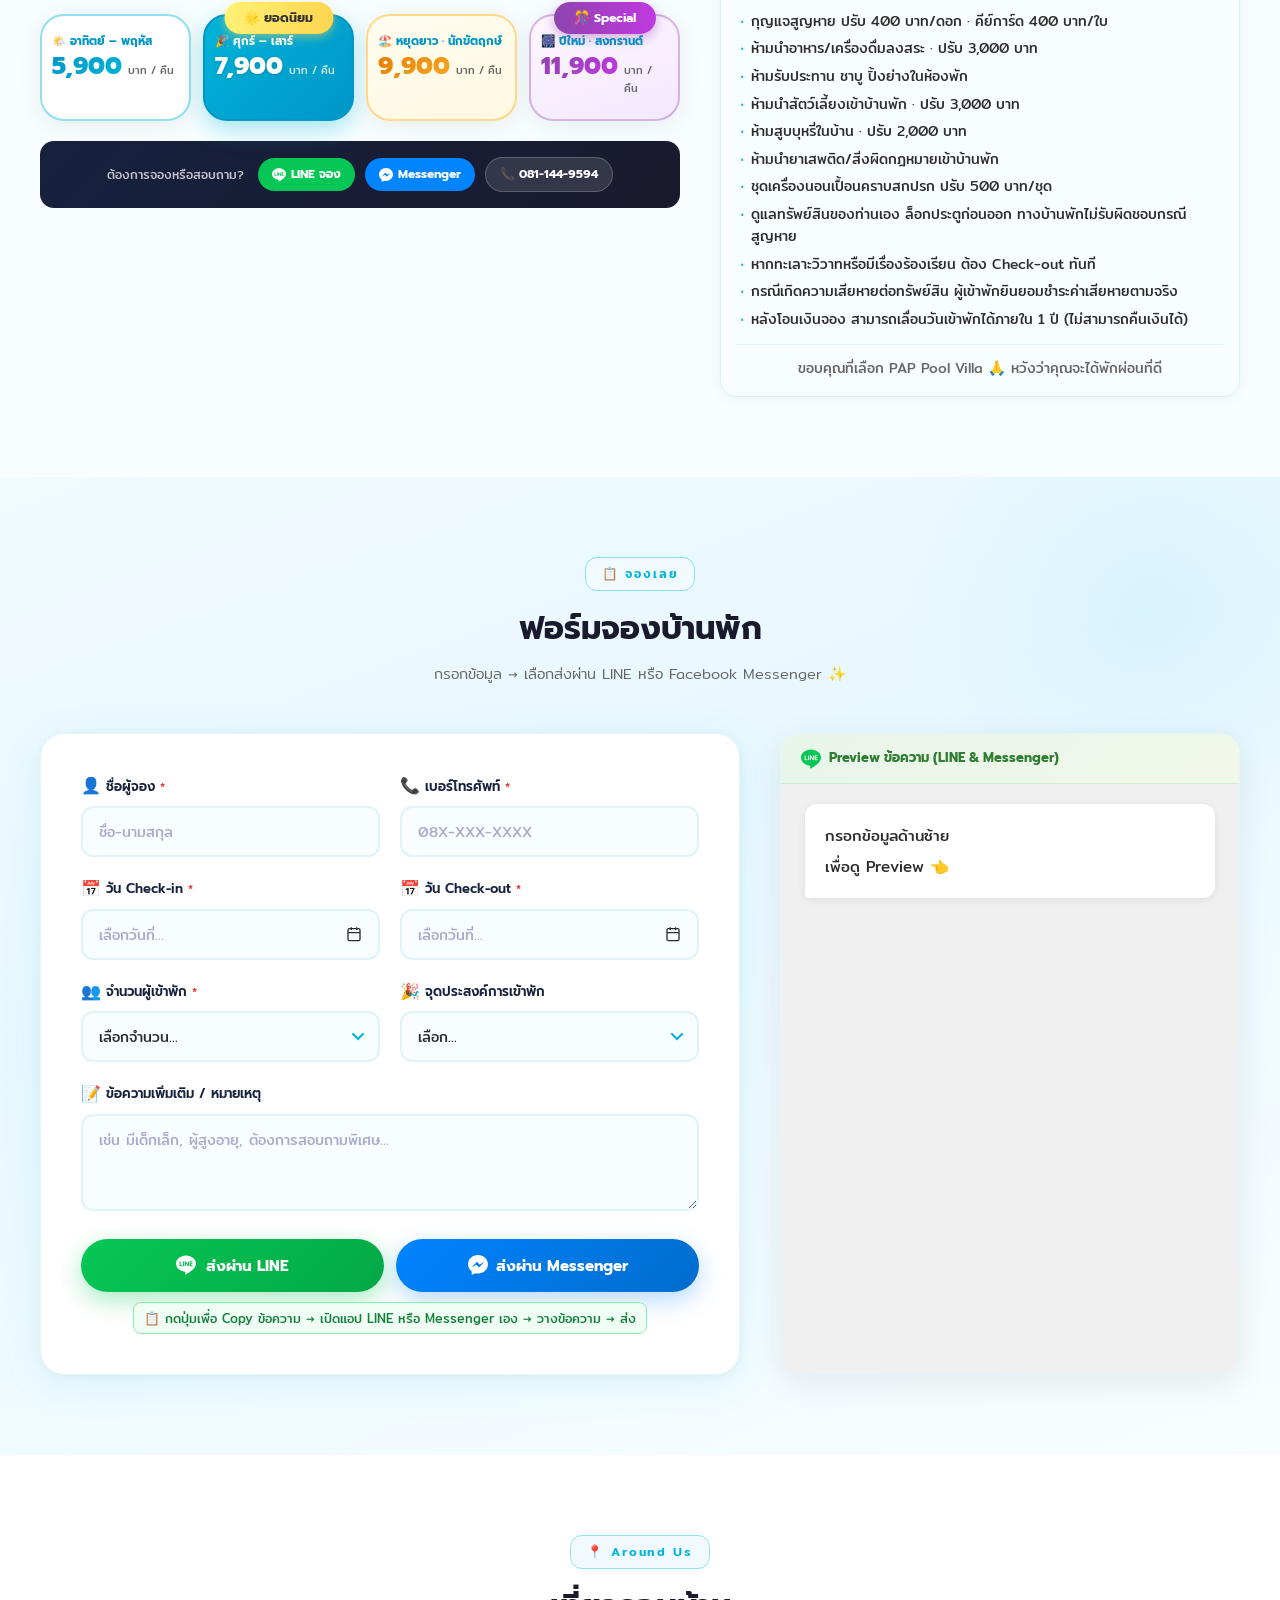
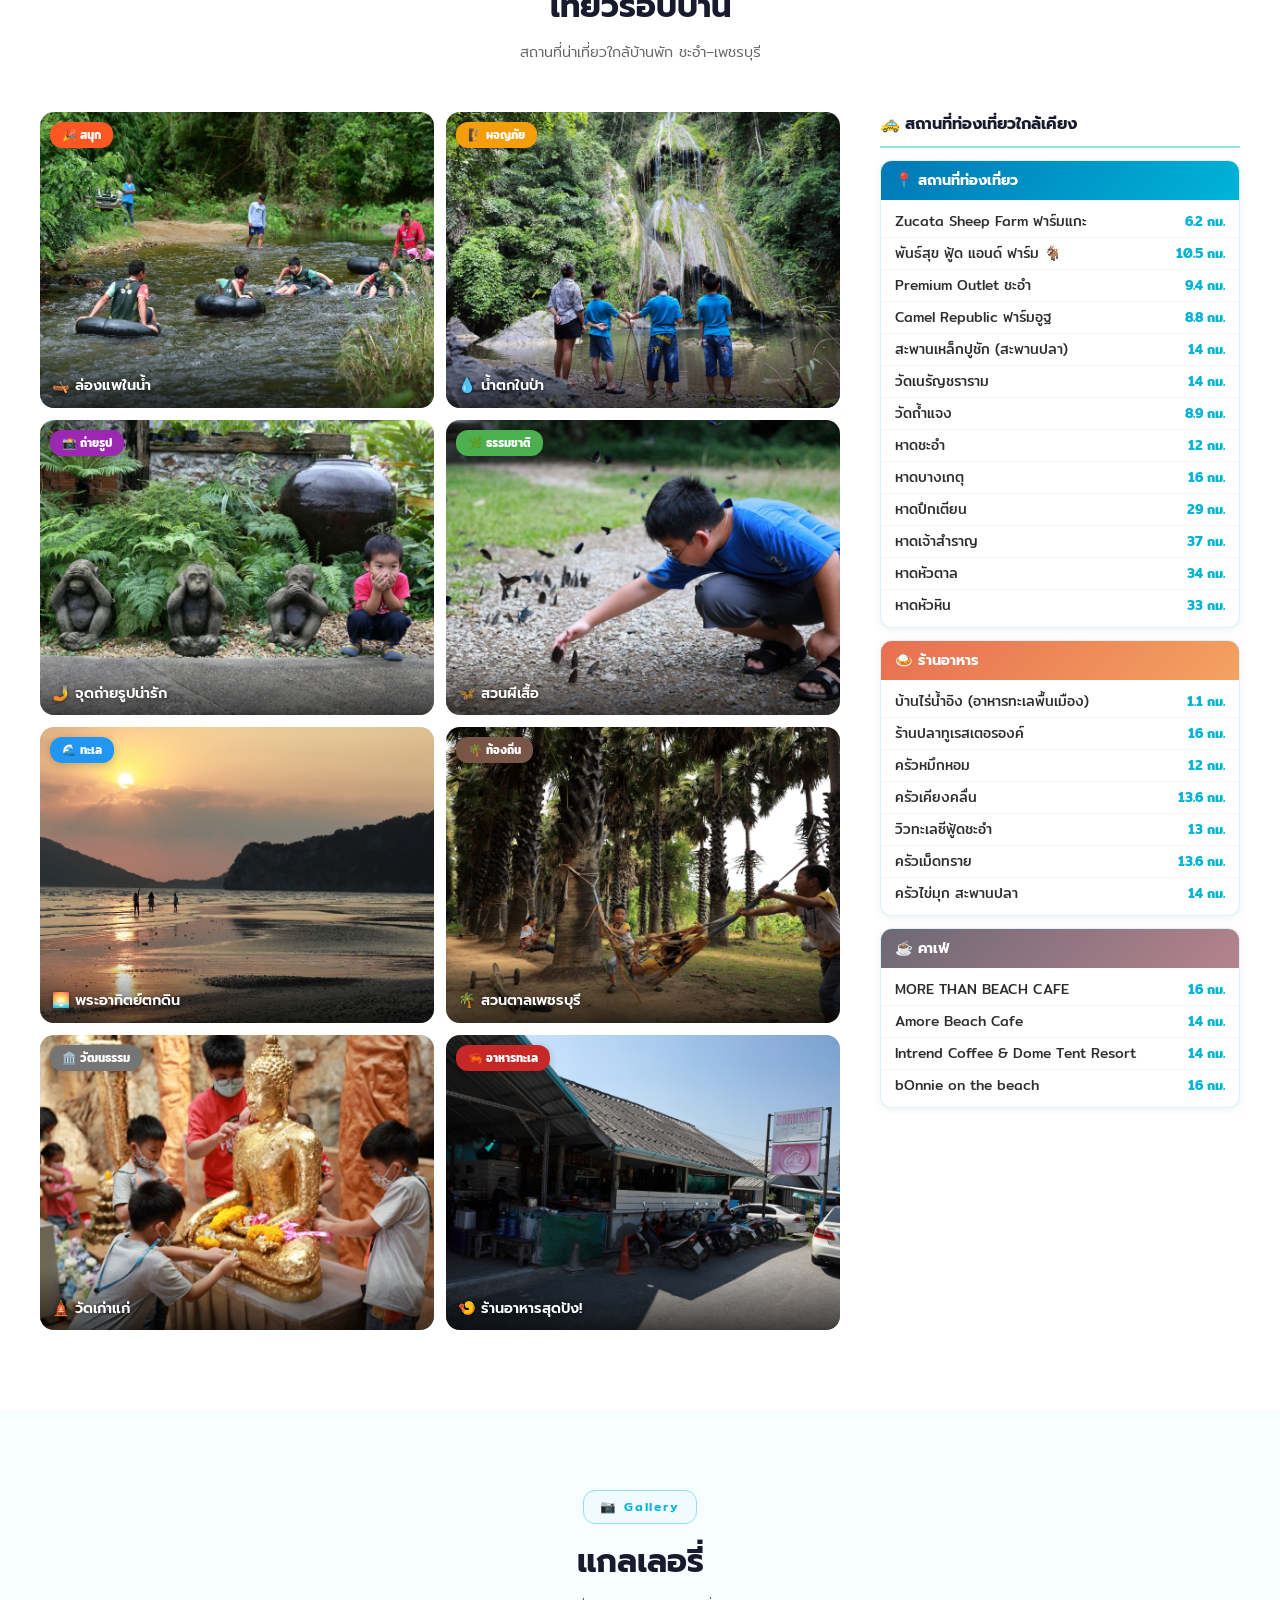
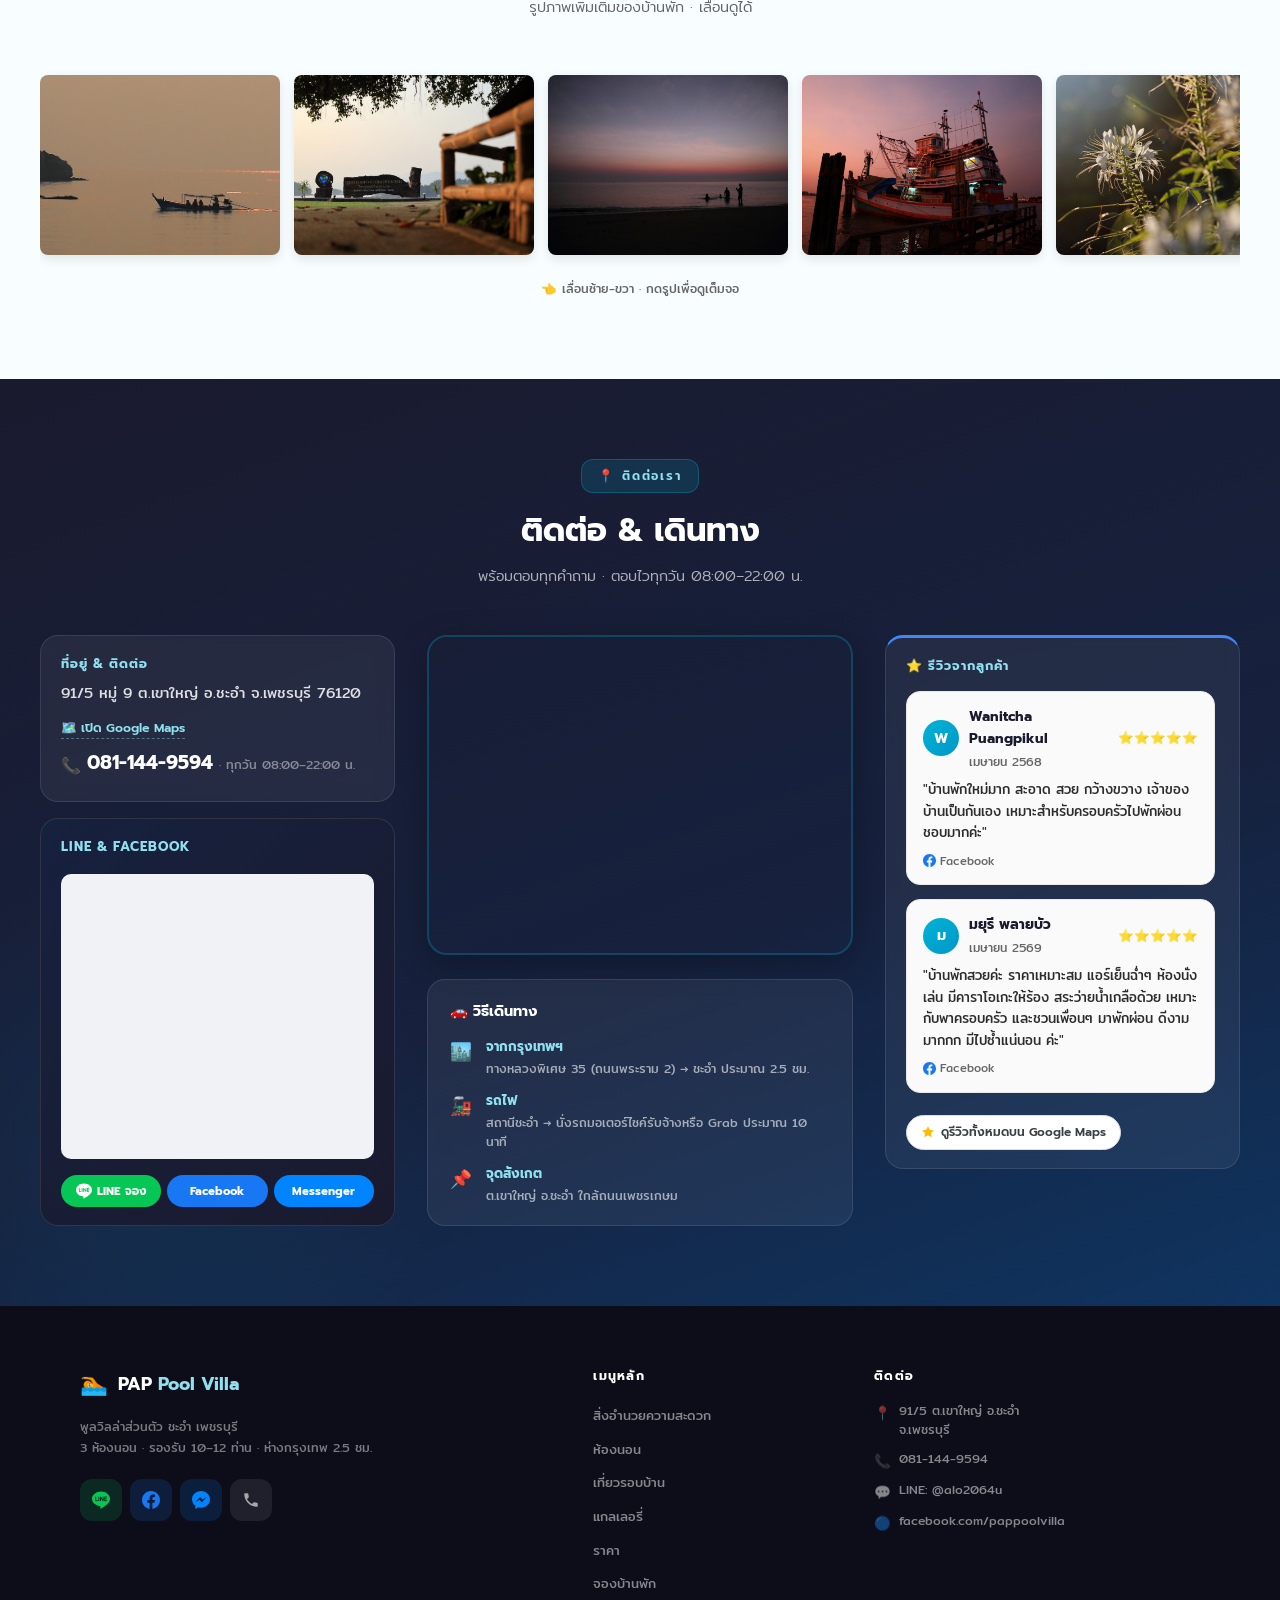
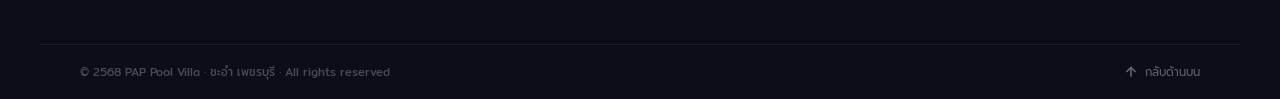
==== commit 9762d77e: "Add files via upload" ====
--- a/index.html
+++ b/index.html
@@ -914,7 +914,7 @@
           <div class="contact-card-body">
             <h4 class="contact-card-title">ที่อยู่ &amp; ติดต่อ</h4>
             <p class="contact-card-text">91/5 หมู่ 9 ต.เขาใหญ่ อ.ชะอำ จ.เพชรบุรี 76120</p>
-            <a href="https://www.google.com/maps/place/PaP+Pool+Villa+Cha-Am/@12.7993992,99.9110387,17z"
+            <a href="https://maps.app.goo.gl/9dQQFpbx2NQkiYZCA"
                target="_blank" class="contact-map-link">🗺️ เปิด Google Maps</a>
             <div class="contact-phone-inline">
               <span>📞</span>
@@ -964,7 +964,7 @@
         <!-- Google Maps embed -->
         <div class="contact-map-wrap">
           <iframe
-            src="https://www.google.com/maps/embed?pb=!1m18!1m12!1m3!1d3916.8!2d99.9084638!3d12.7994044!2m3!1f0!2f0!3f0!3m2!1i1024!2i768!4f13.1!3m3!1m2!1s0x30fcfd006439146b%3A0xb1f6b56fef80ab69!2sPaP%20Pool%20Villa%20Cha-Am!5e0!3m2!1sth!2sth!4v1"
+            src="https://www.google.com/maps/embed?pb=!1m18!1m12!1m3!1d968!2d99.9098082!3d12.7994143!2m3!1f0!2f0!3f0!3m2!1i1024!2i768!4f13.1!3m3!1m2!1s0x30fcfd006439146b%3A0xb1f6b56fef80ab69!2sPaP%20Pool%20Villa%20Cha-Am!5e0!3m2!1sth!2sth!4v1743000000000"
             width="100%" height="100%"
             style="border:0;" allowfullscreen="" loading="lazy"
             referrerpolicy="no-referrer-when-downgrade"
@@ -1041,6 +1041,23 @@
                 </div>
               </div>
               <!-- สิ้นสุดรีวิวที่ 1 -->
+              <!-- ★ รีวิว: มยุรี พลายบัว -->
+              <div class="review-card" data-stars="5">
+                <div class="rv-header">
+                  <div class="rv-avatar">ม</div>
+                  <div class="rv-meta">
+                    <span class="rv-name">มยุรี พลายบัว</span>
+                    <span class="rv-date">เมษายน 2569</span>
+                  </div>
+                  <div class="rv-stars">⭐⭐⭐⭐⭐</div>
+                </div>
+                <p class="rv-text">"บ้านพักสวยค่ะ ราคาเหมาะสม แอร์เย็นฉ่ำๆ ห้องนั่งเล่น มีคาราโอเกะให้ร้อง สระว่ายน้ำเกลือด้วย เหมาะกับพาครอบครัว และชวนเพื่อนๆ มาพักผ่อน ดีงามมากกก มีไปซ้ำแน่นอน ค่ะ"</p>
+                <div class="rv-source">
+                  <svg width="13" height="13" viewBox="0 0 24 24" fill="#1877f2"><path d="M24 12.073c0-6.627-5.373-12-12-12s-12 5.373-12 12c0 5.99 4.388 10.954 10.125 11.854v-8.385H7.078v-3.47h3.047V9.43c0-3.007 1.792-4.669 4.533-4.669 1.312 0 2.686.235 2.686.235v2.953H15.83c-1.491 0-1.956.925-1.956 1.874v2.25h3.328l-.532 3.47h-2.796v8.385C19.612 23.027 24 18.062 24 12.073z"/></svg>
+                  Facebook
+                </div>
+              </div>
+              <!-- สิ้นสุดรีวิว: มยุรี พลายบัว -->
 
               <!-- =====================================================
                    เพิ่มรีวิวใหม่ตรงนี้ — Copy บล็อกด้านบนมาวาง
@@ -1048,7 +1065,7 @@
 
             </div><!-- สิ้นสุดรีวิว -->
 
-            <a href="https://www.google.com/maps/place/PaP+Pool+Villa+Cha-Am/@12.7993992,99.9110387,17z" target="_blank" class="contact-google-review-btn" style="margin-top:12px;">
+            <a href="https://maps.app.goo.gl/9dQQFpbx2NQkiYZCA" target="_blank" class="contact-google-review-btn" style="margin-top:12px;">
               <svg width="14" height="14" viewBox="0 0 24 24" fill="#fbbc04"><path d="M12 2l3.09 6.26L22 9.27l-5 4.87 1.18 6.88L12 17.77l-6.18 3.25L7 14.14 2 9.27l6.91-1.01L12 2z"/></svg>
               ดูรีวิวทั้งหมดบน Google Maps
             </a>
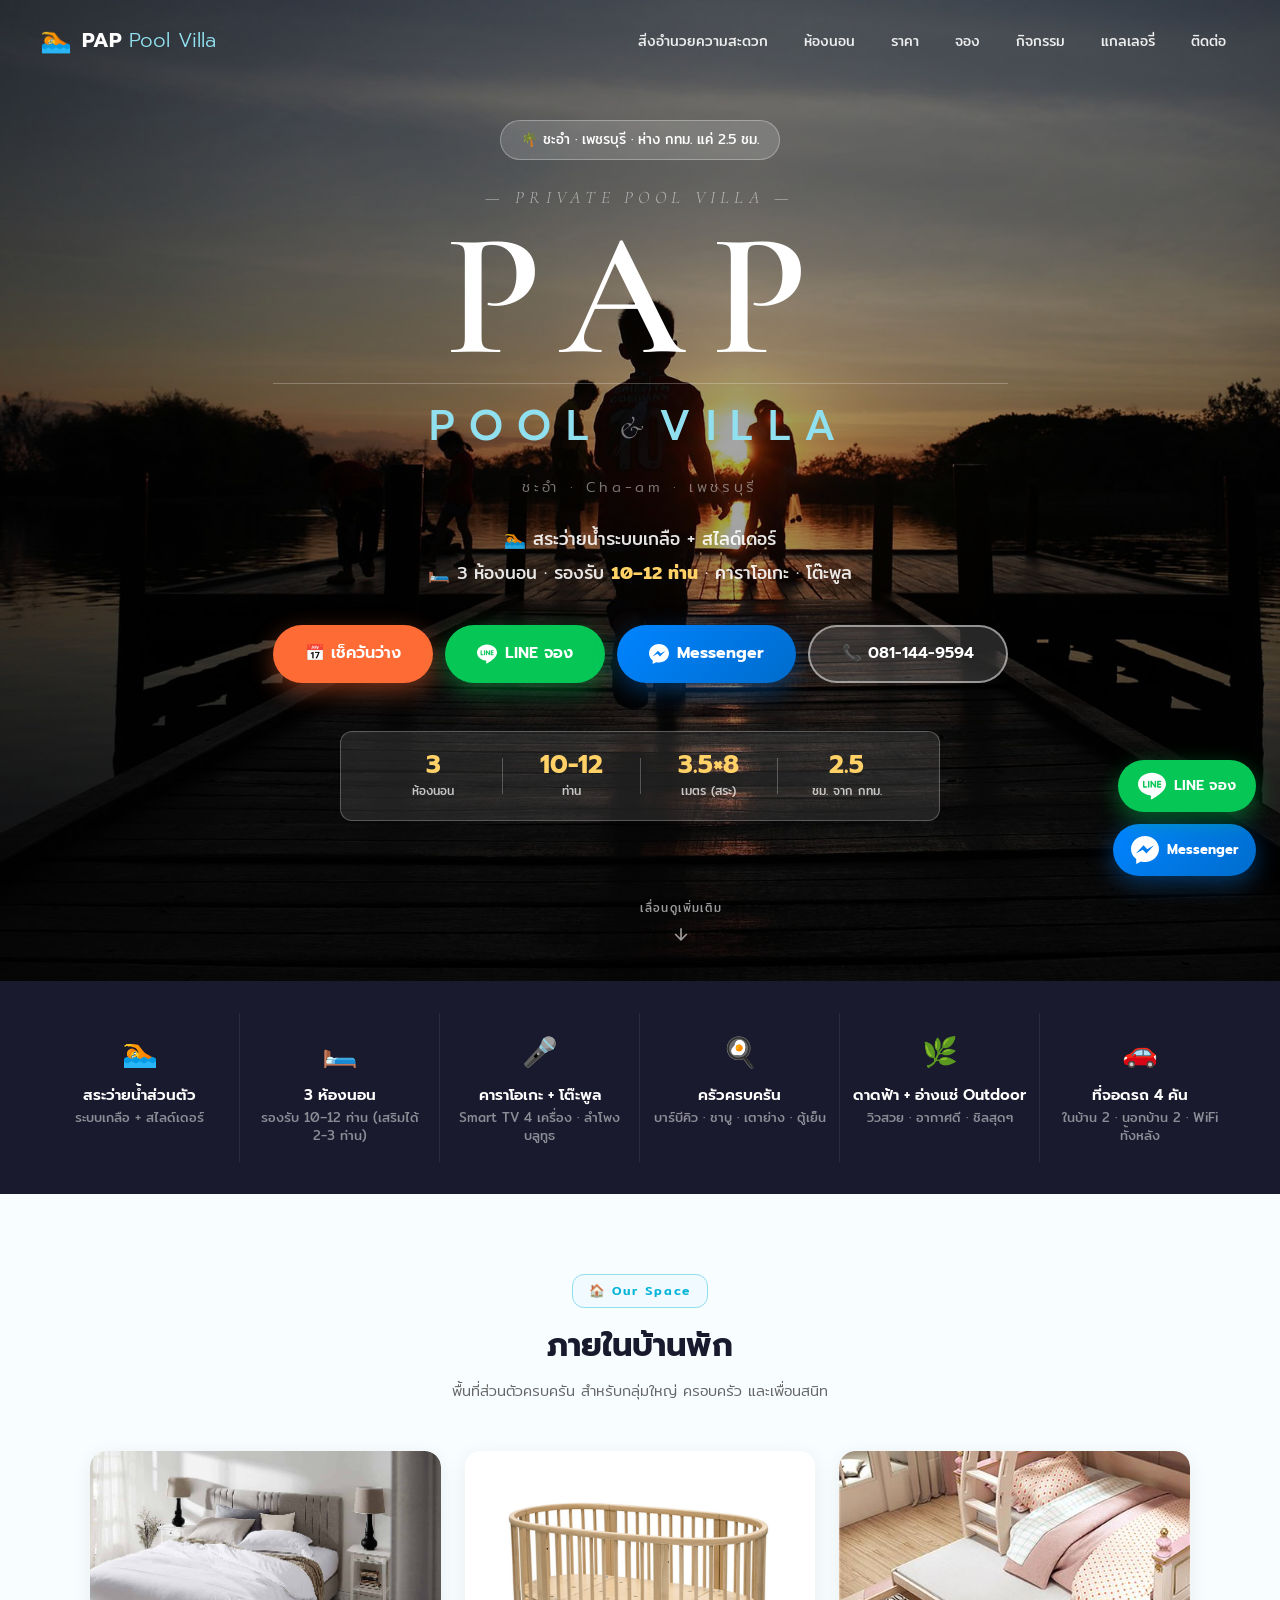
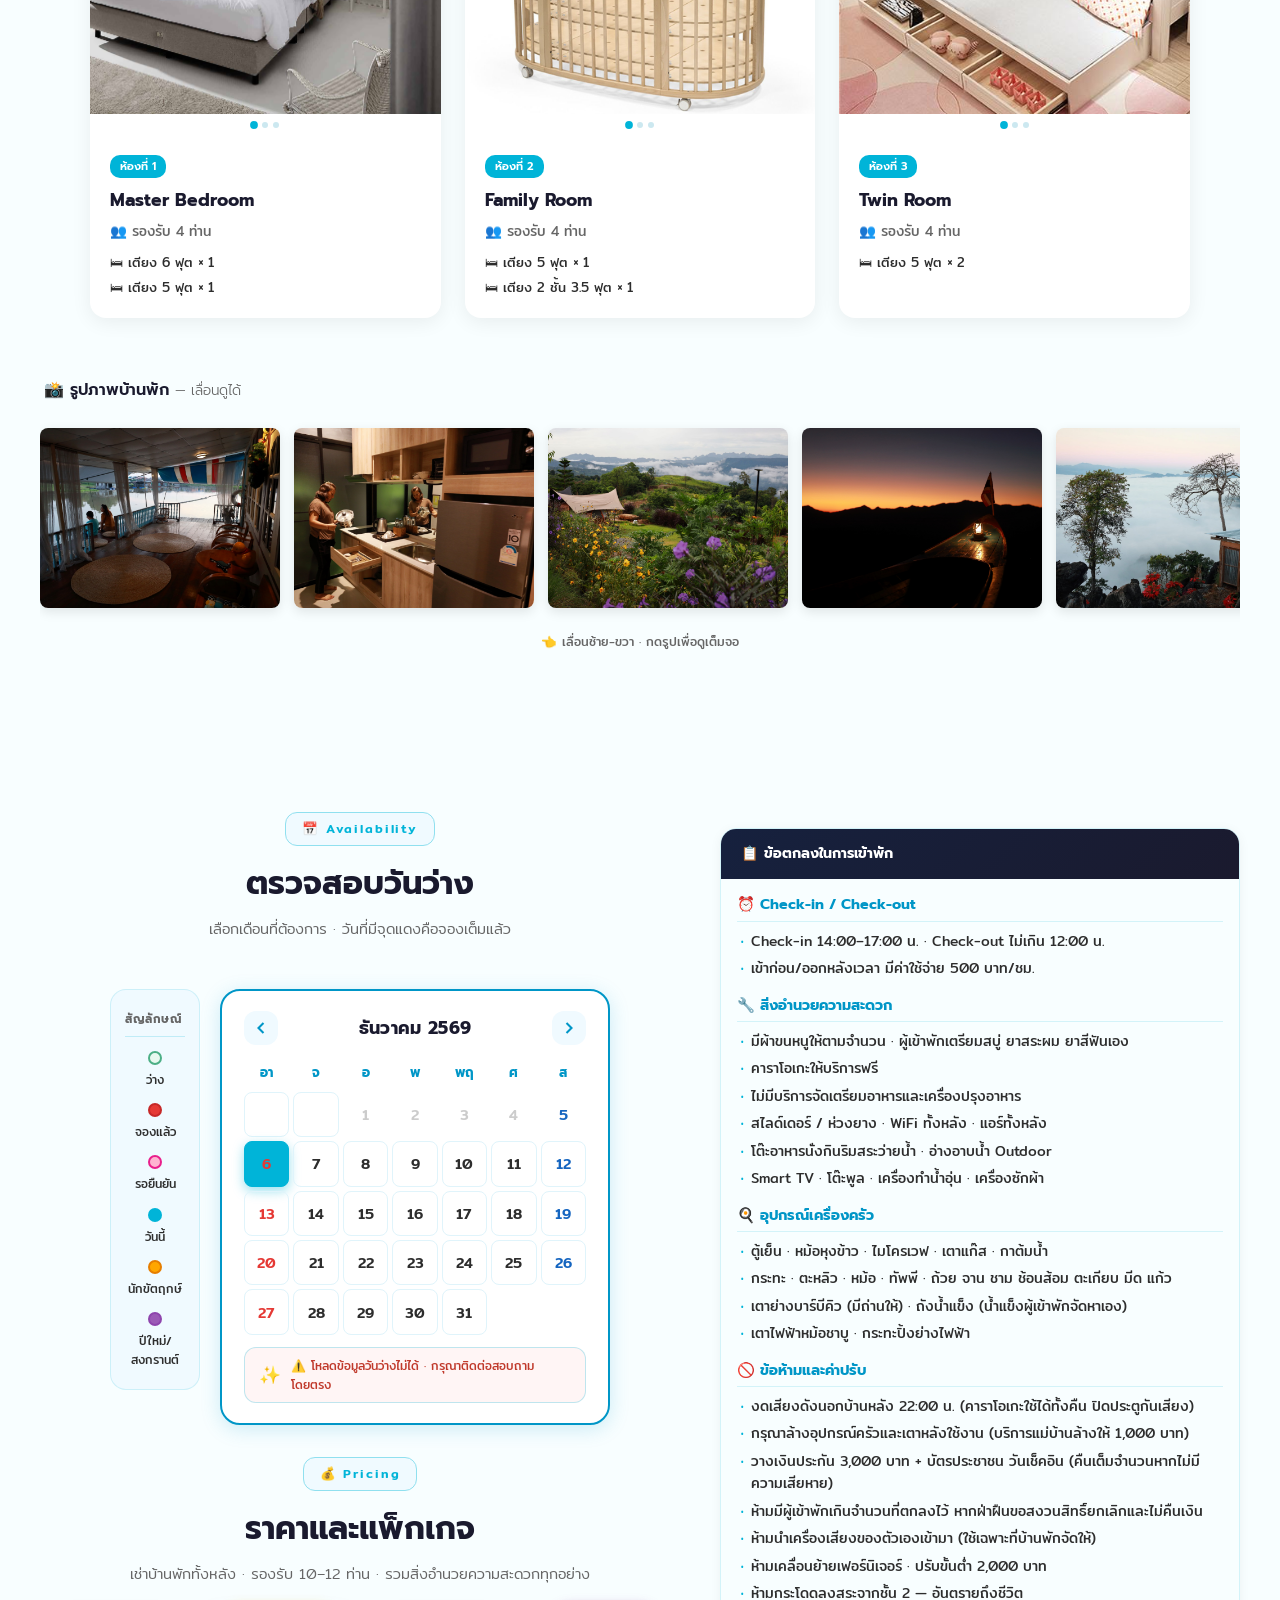
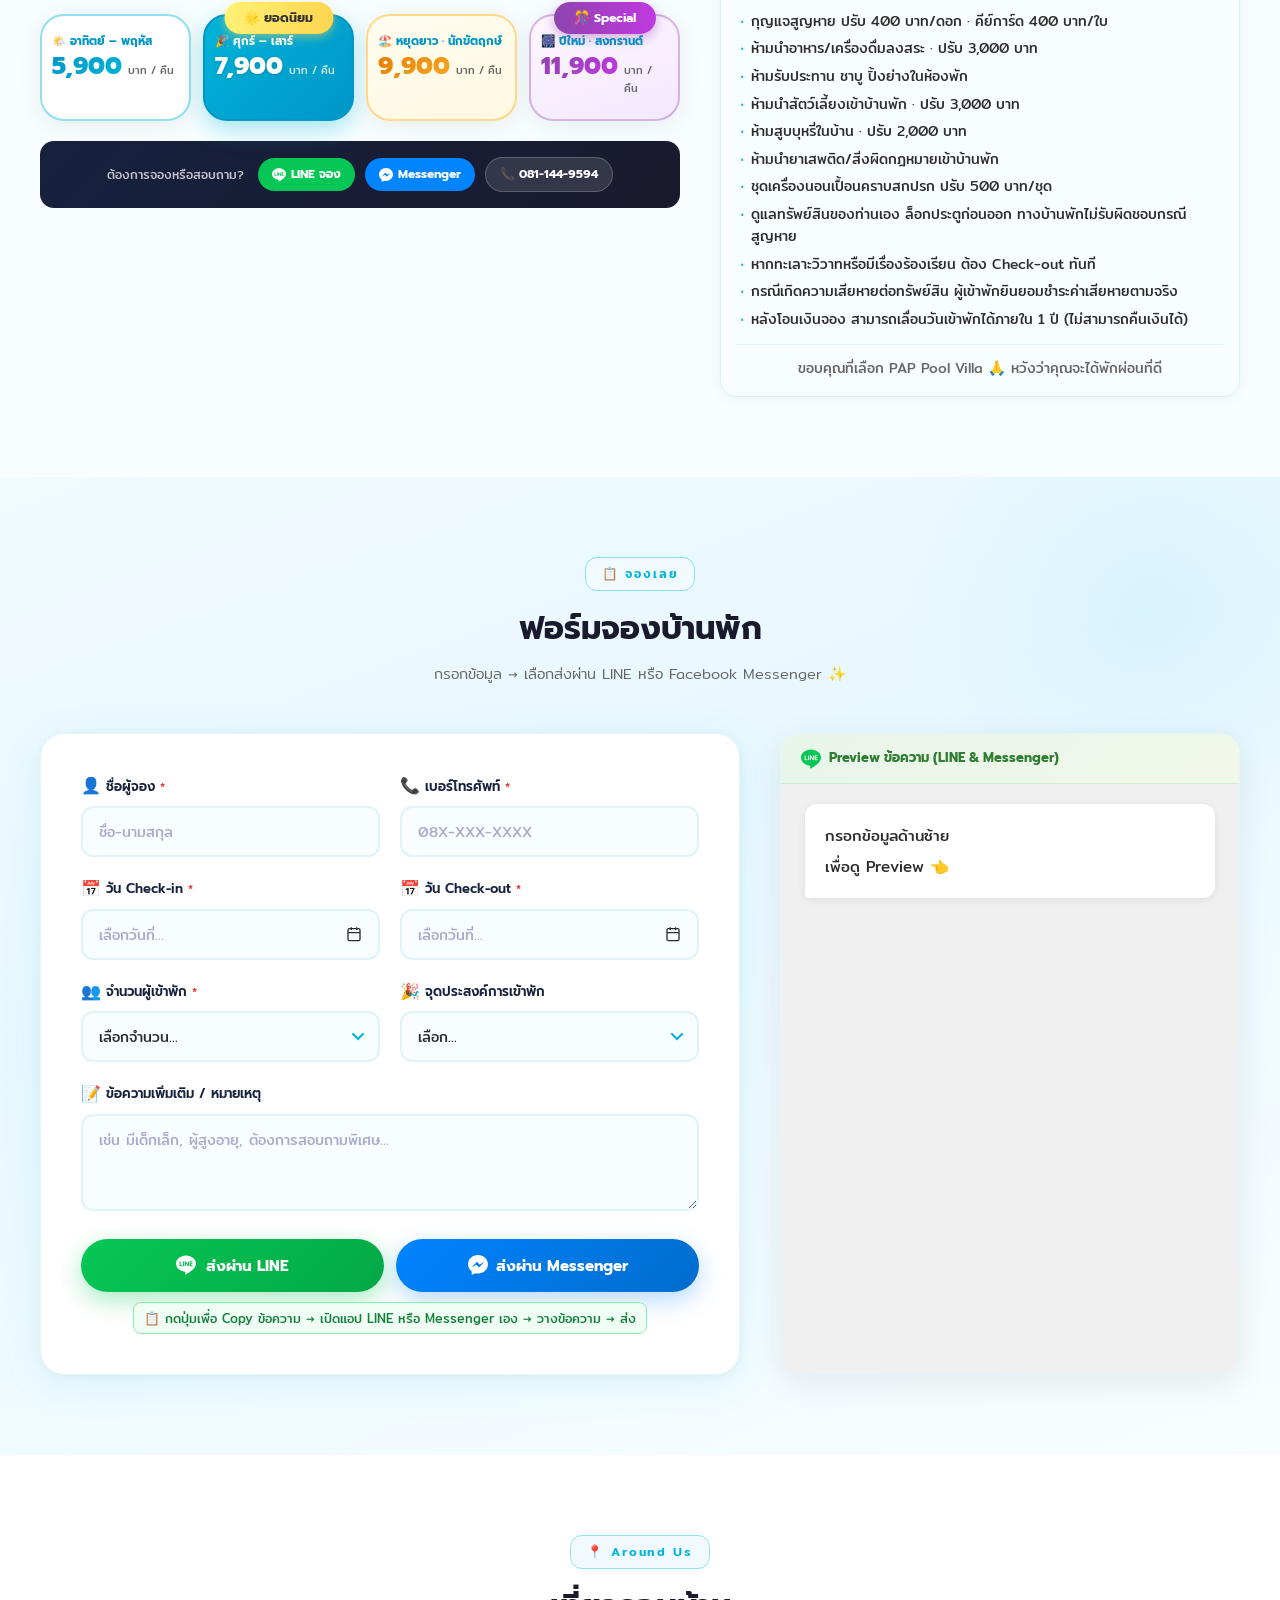
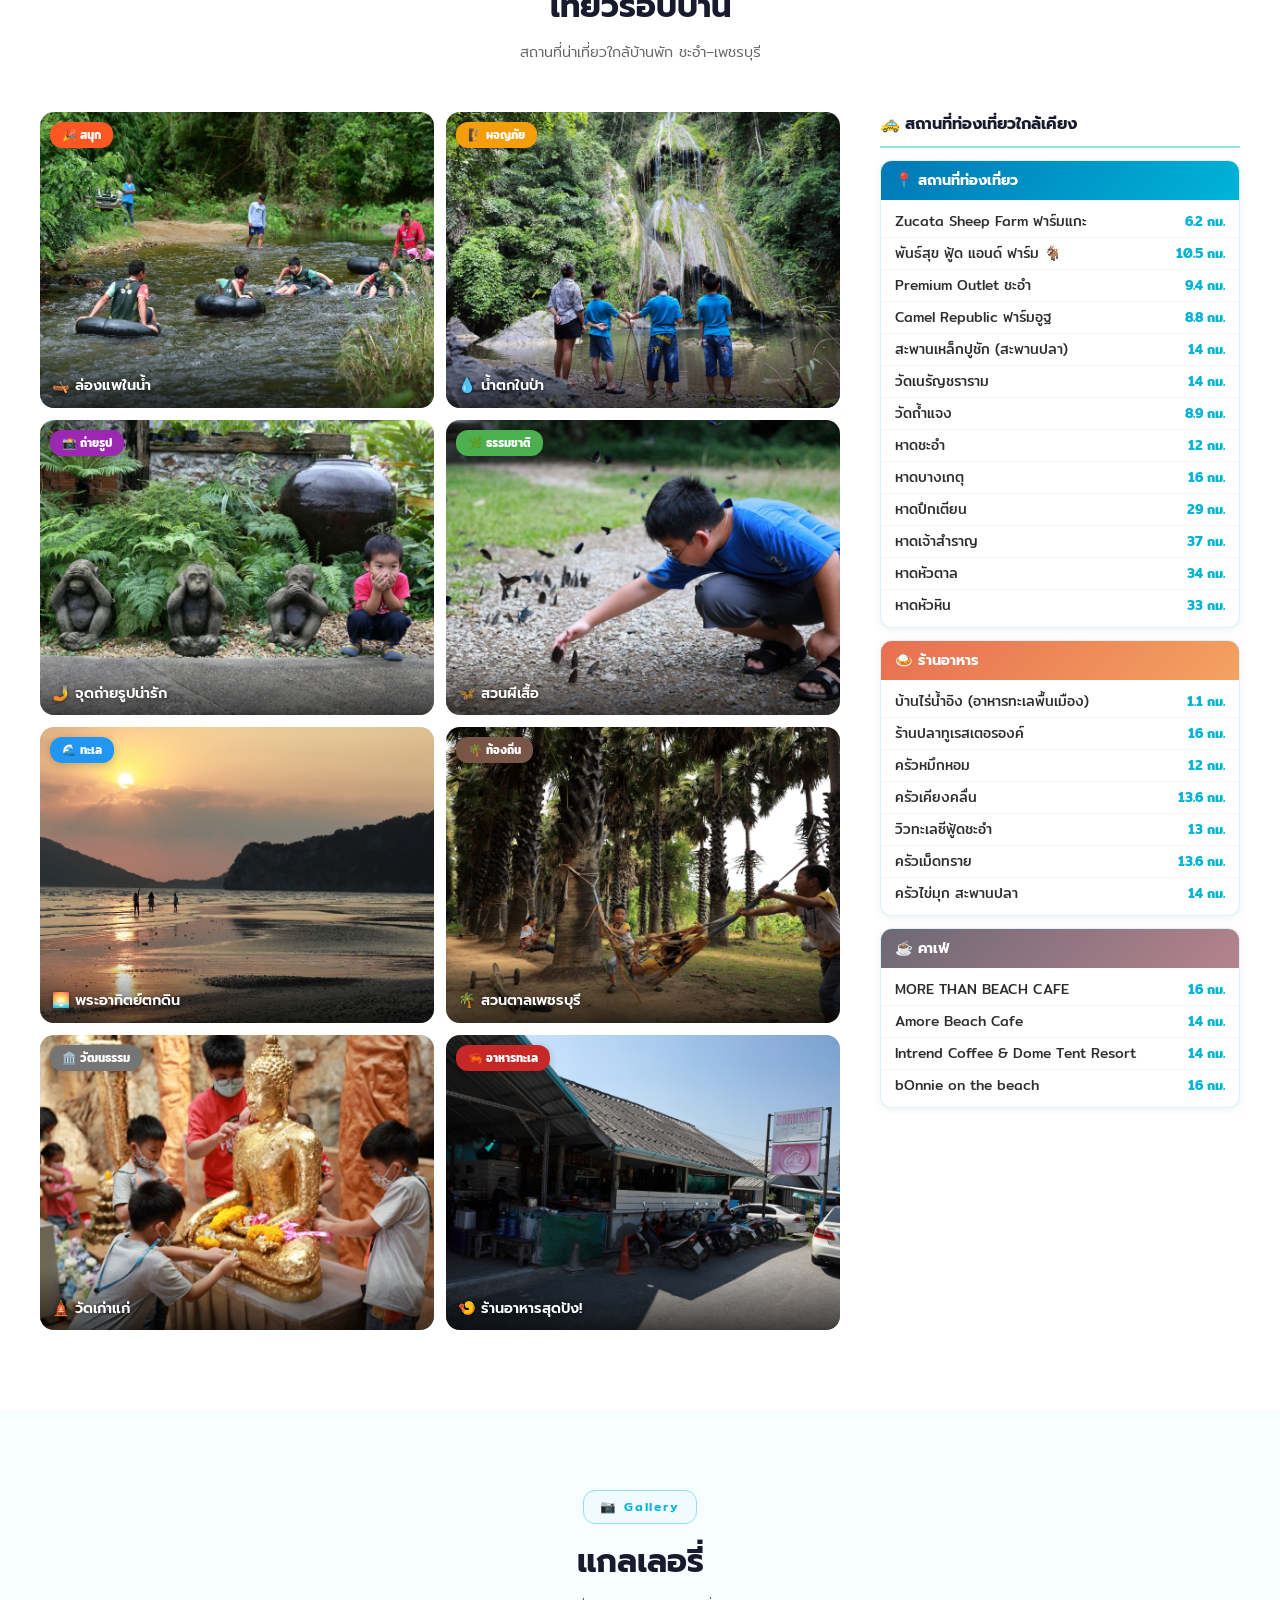
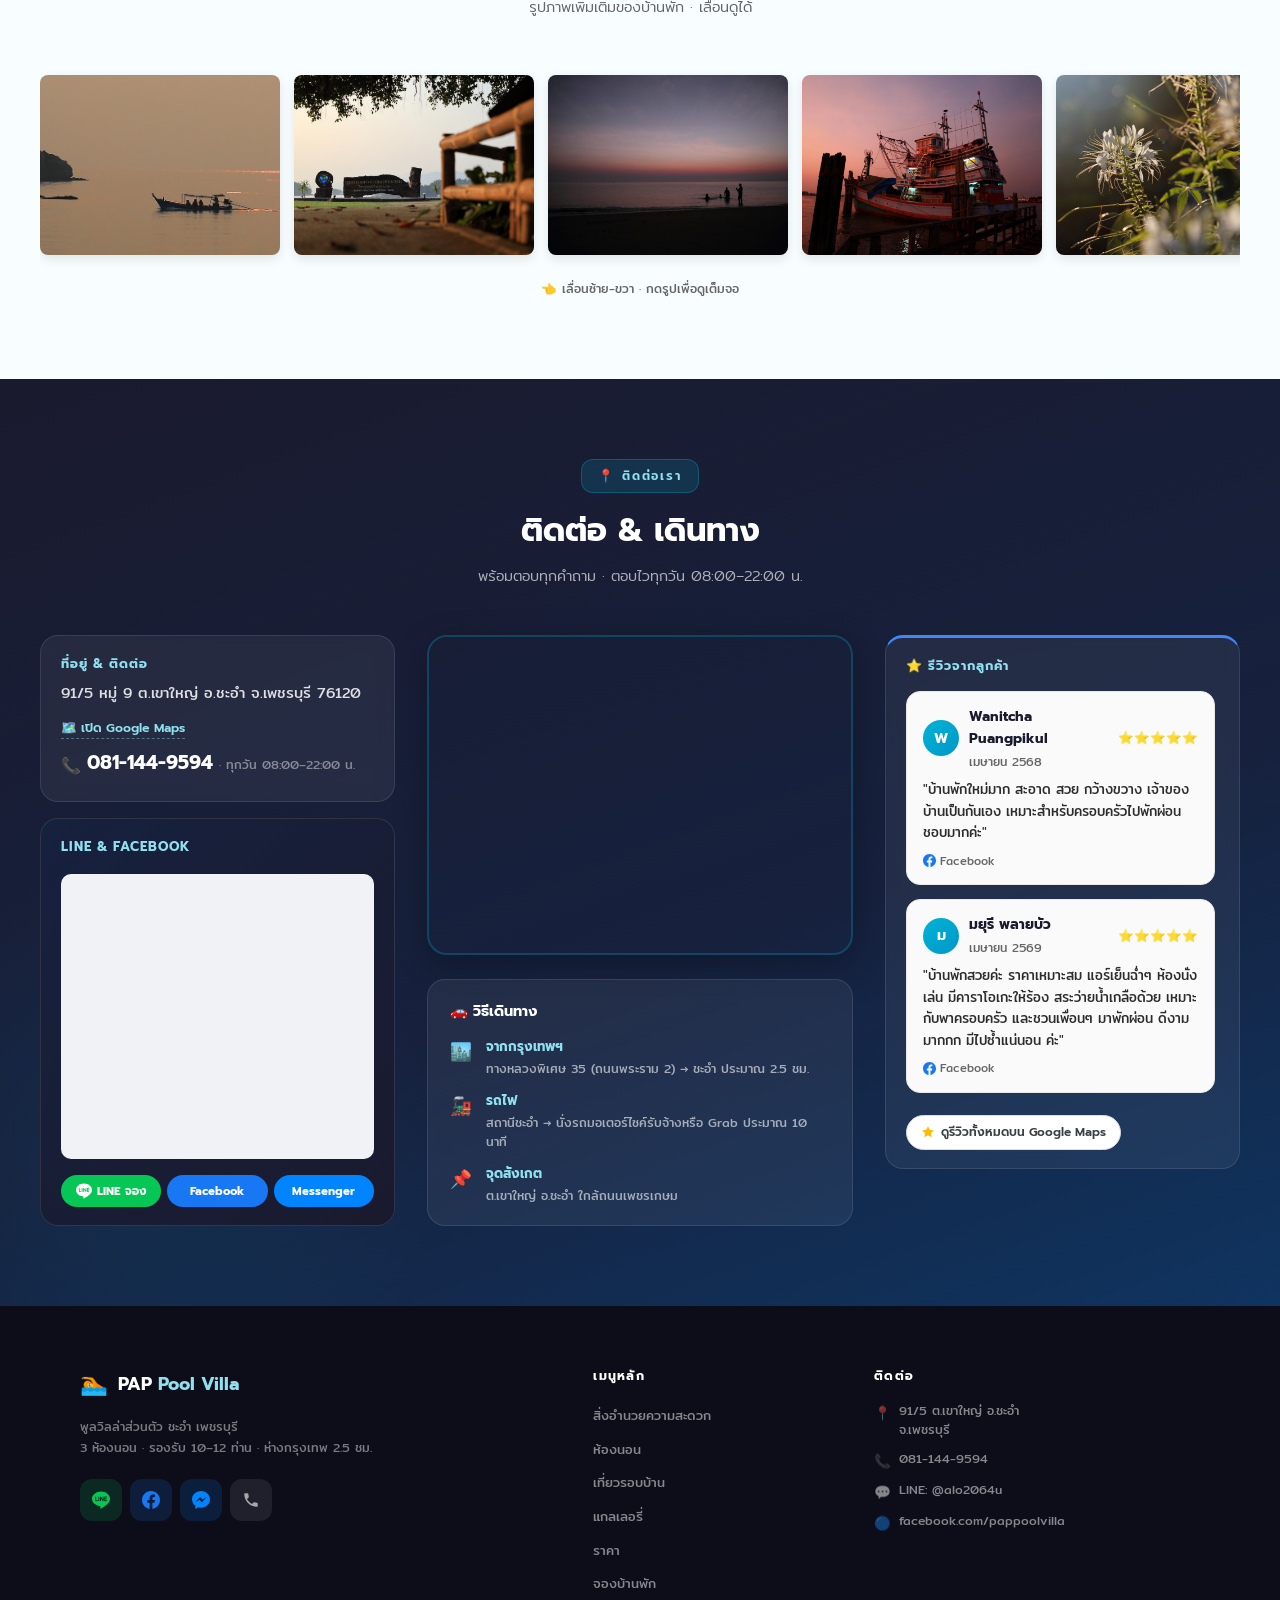
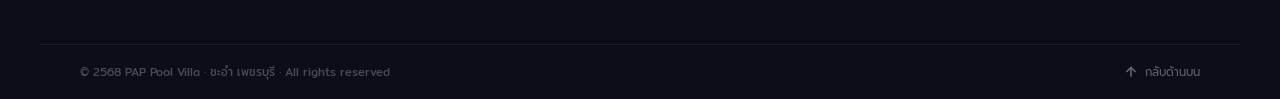
==== commit d0c8032b: "Add files via upload" ====
--- a/index.html
+++ b/index.html
@@ -1041,6 +1041,7 @@
                 </div>
               </div>
               <!-- สิ้นสุดรีวิวที่ 1 -->
+
               <!-- ★ รีวิว: มยุรี พลายบัว -->
               <div class="review-card" data-stars="5">
                 <div class="rv-header">
@@ -1074,7 +1075,6 @@
         </div>
       </div>
 
-    </div>
   </section>
 
   <!-- ========== FOOTER (Session 5) ========== -->
